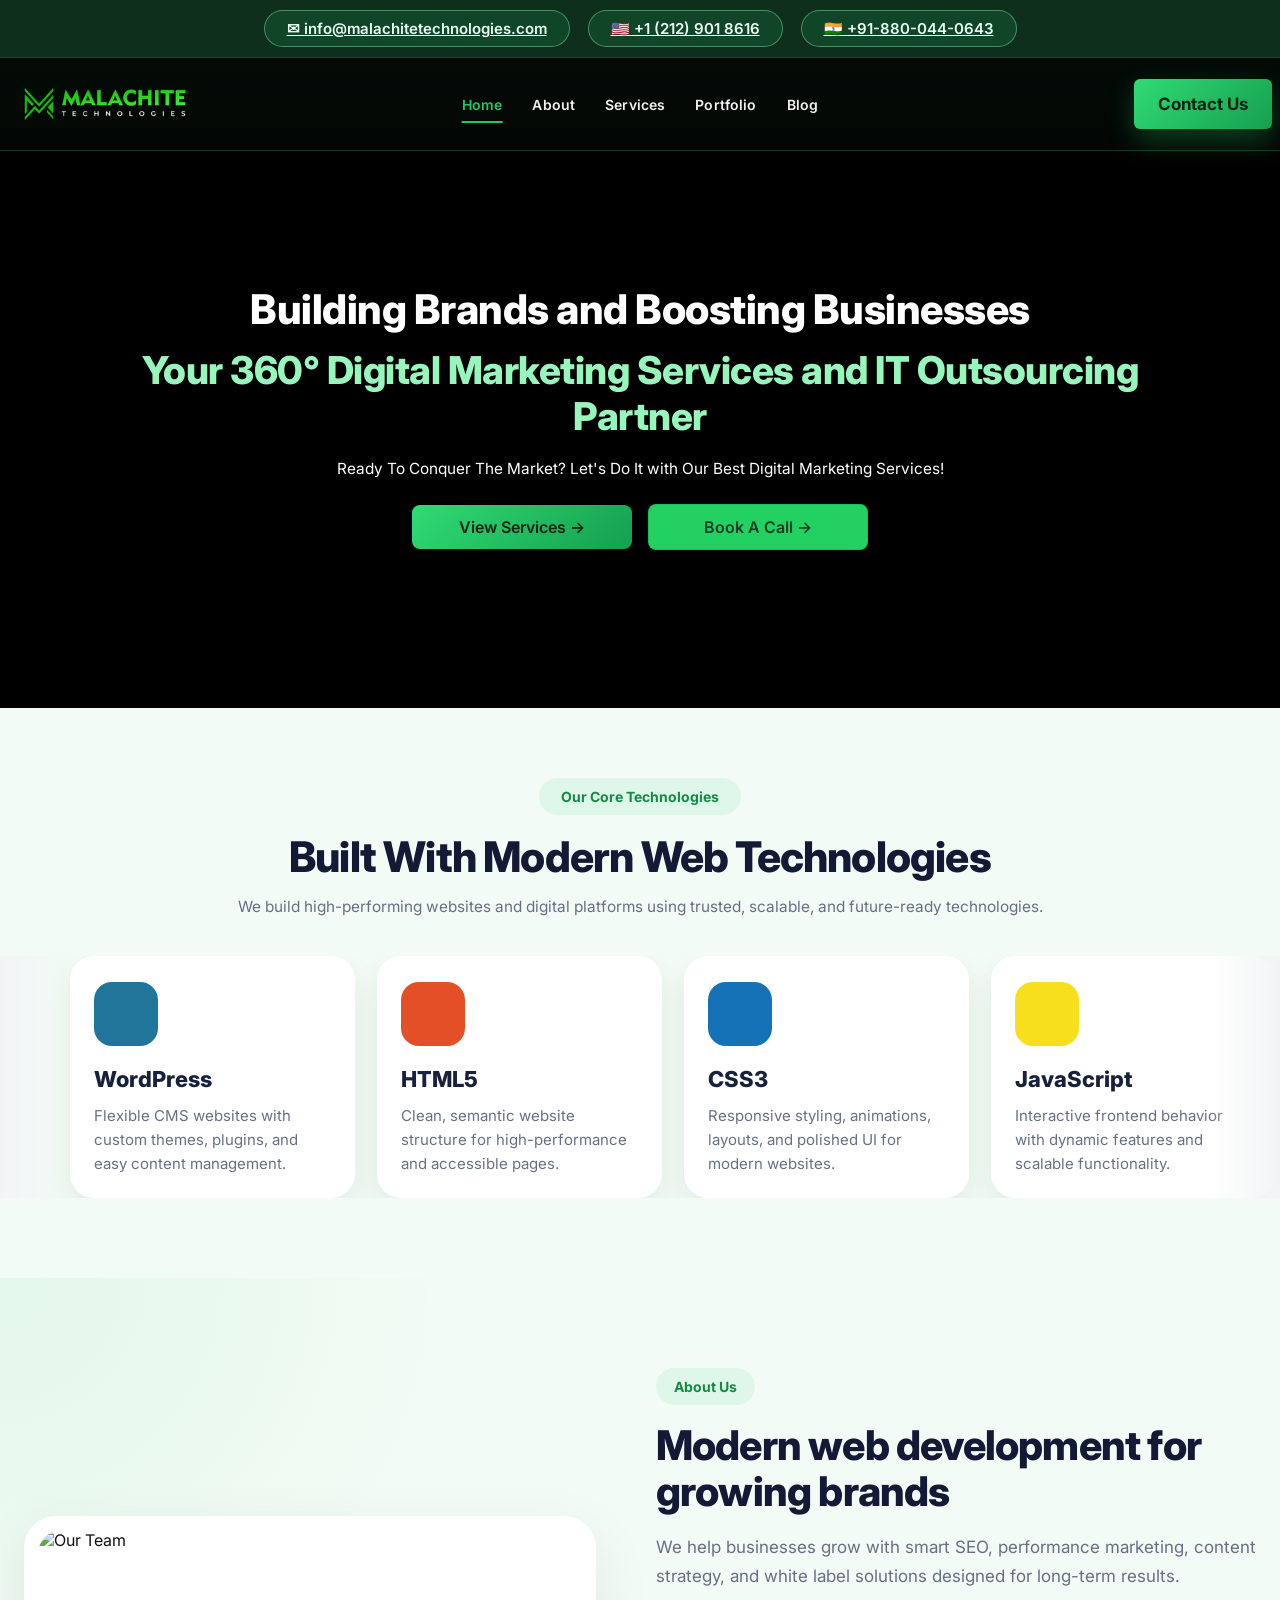
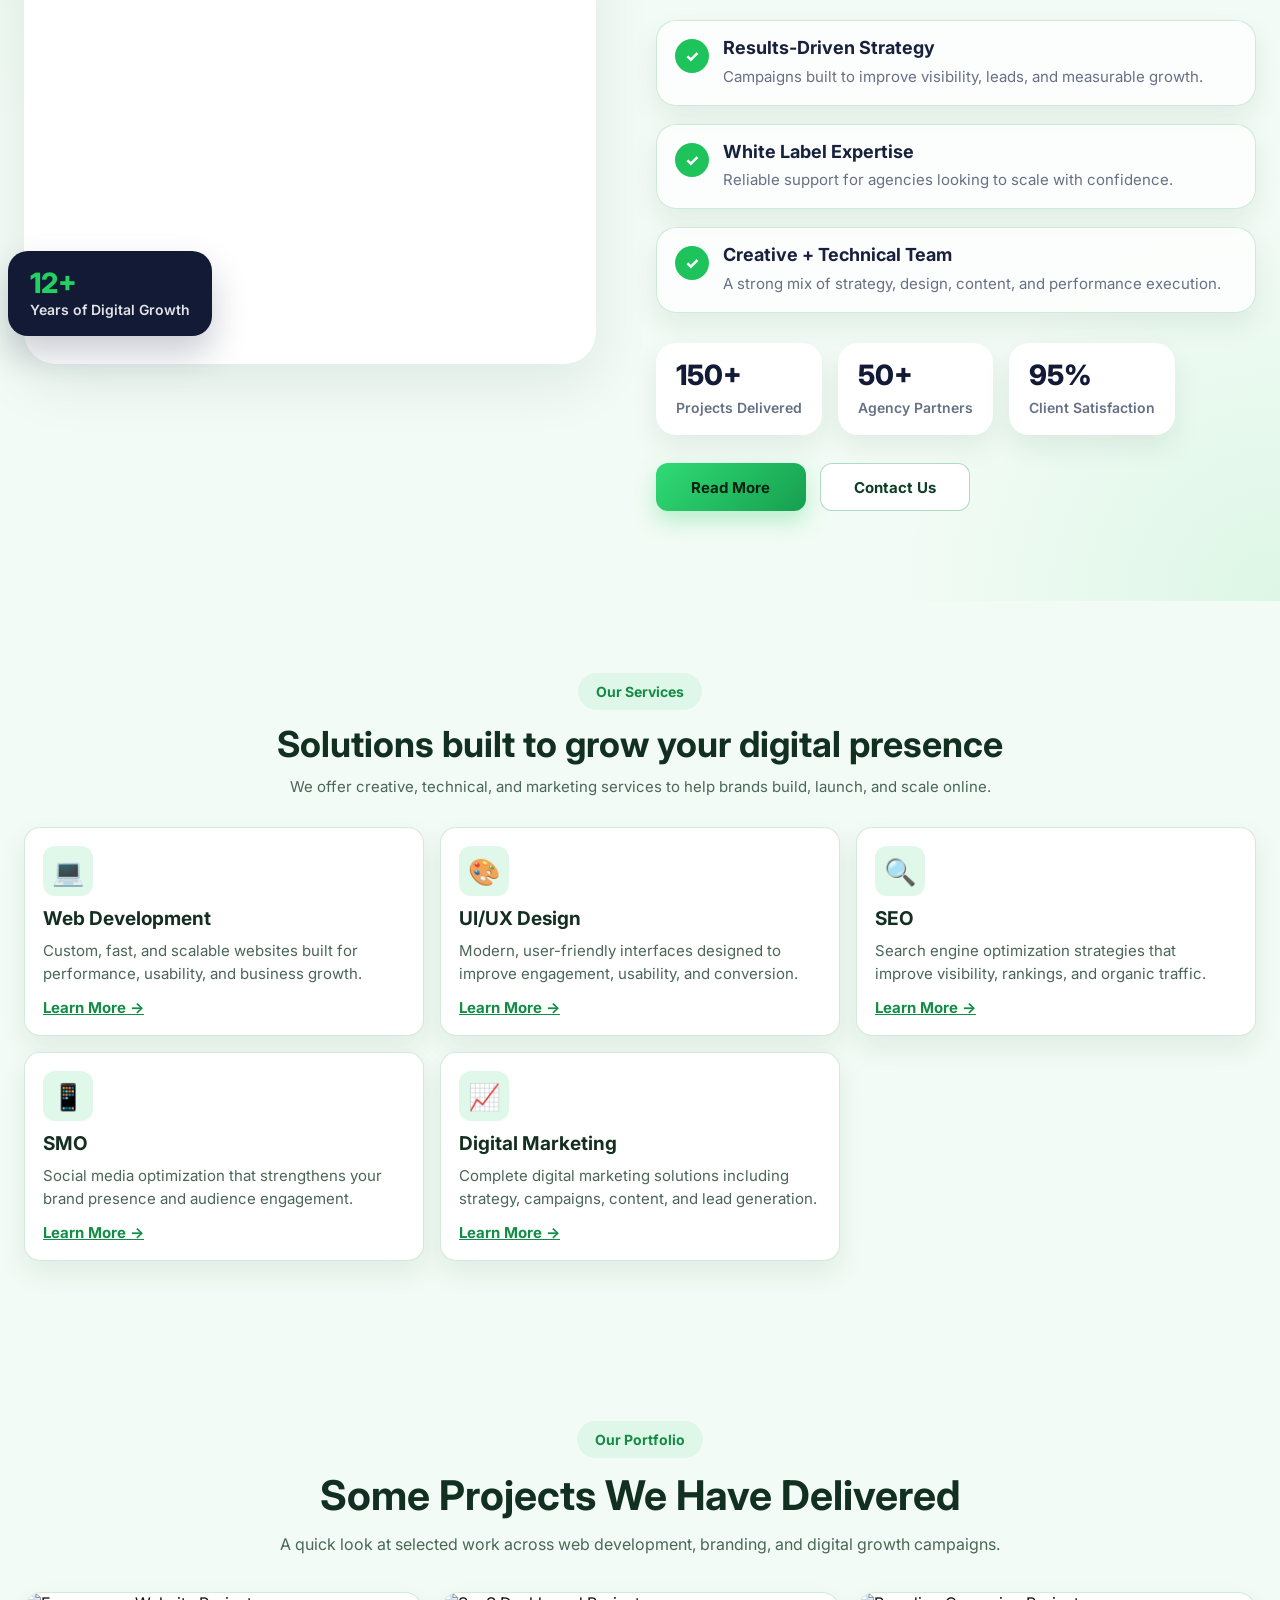
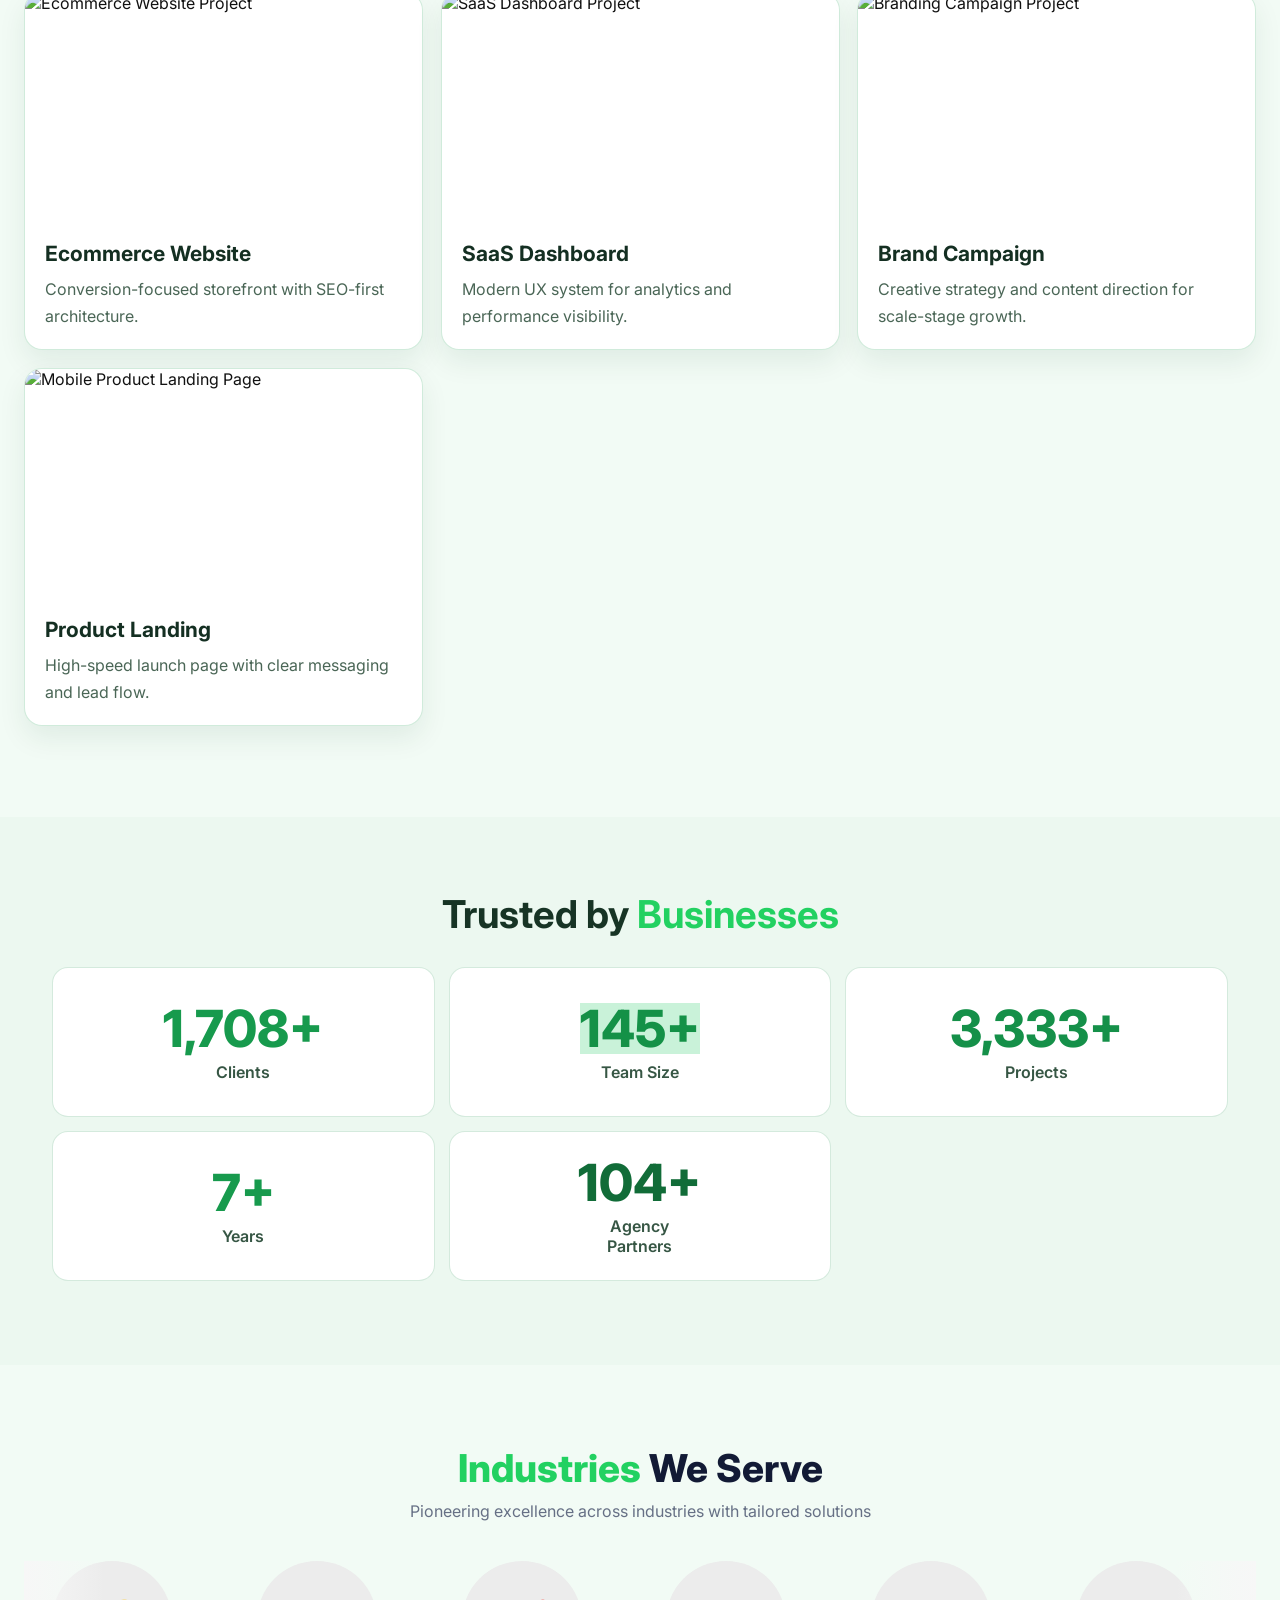
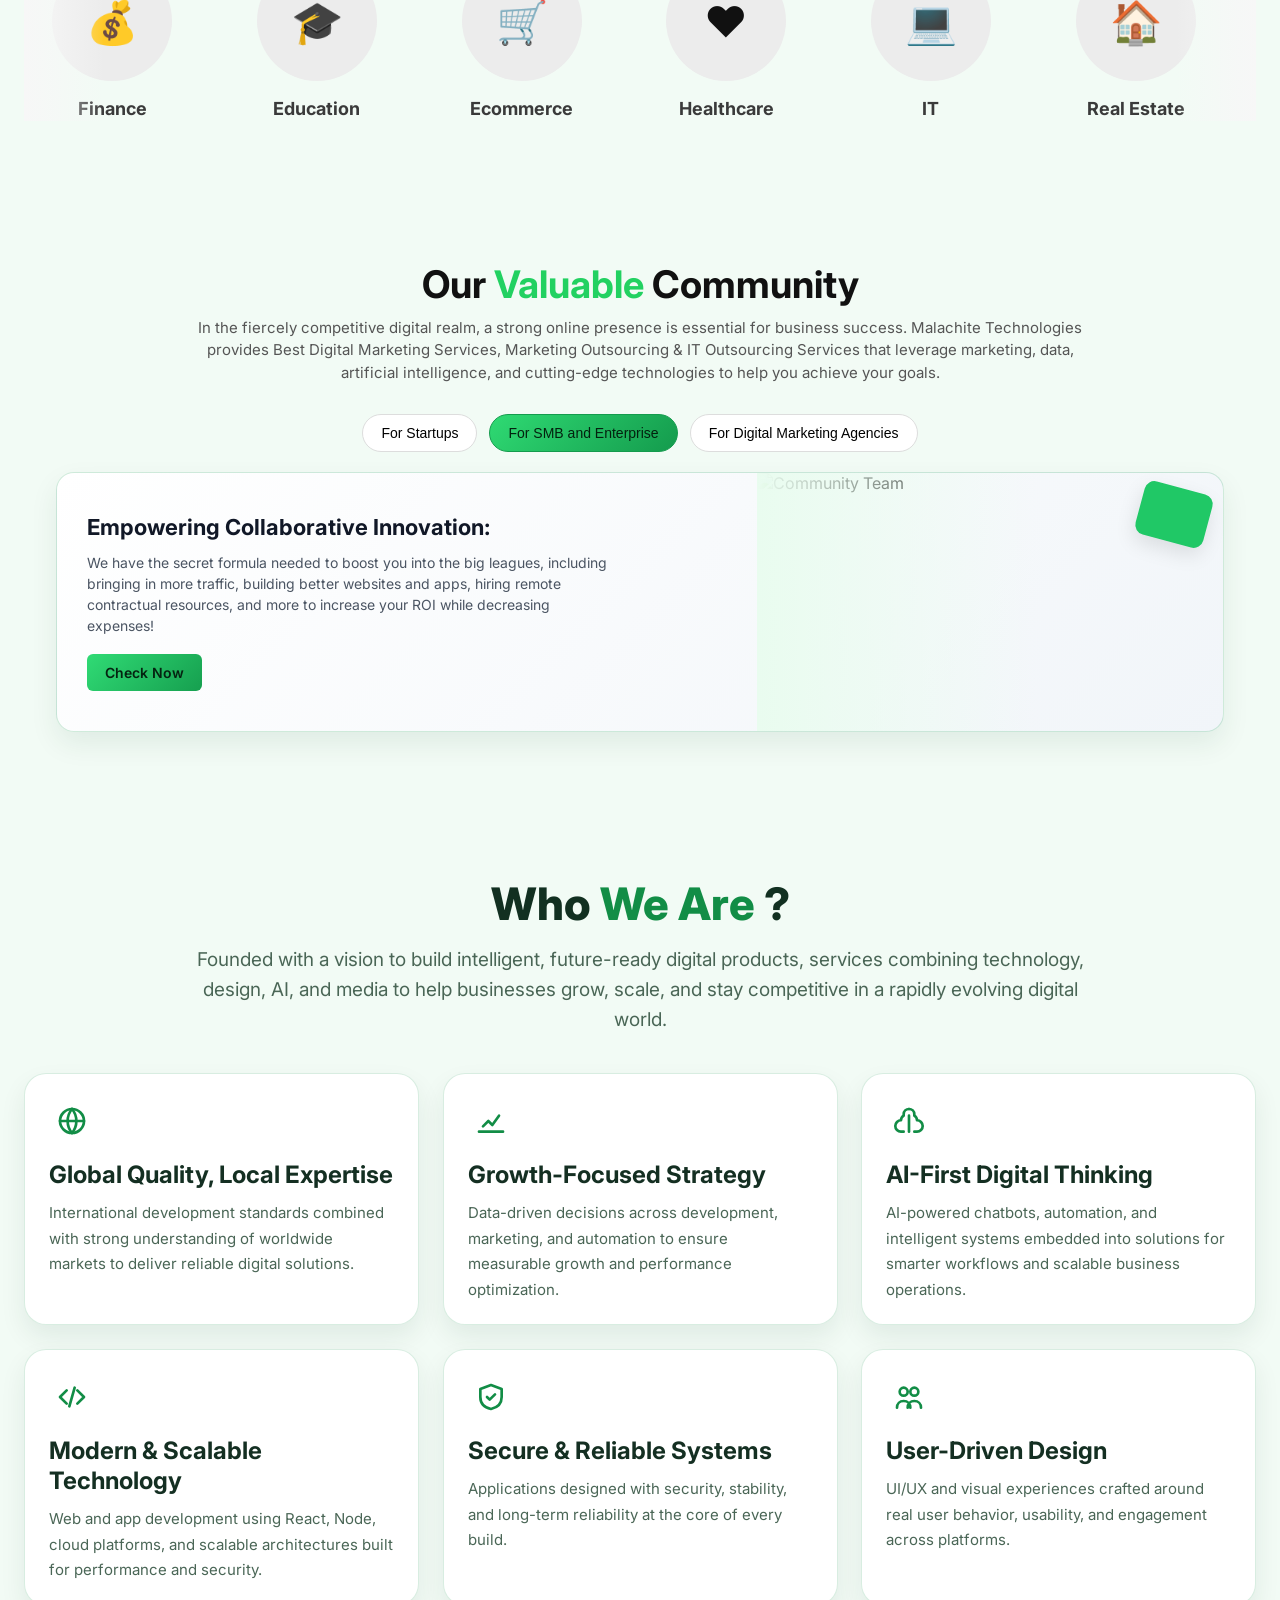
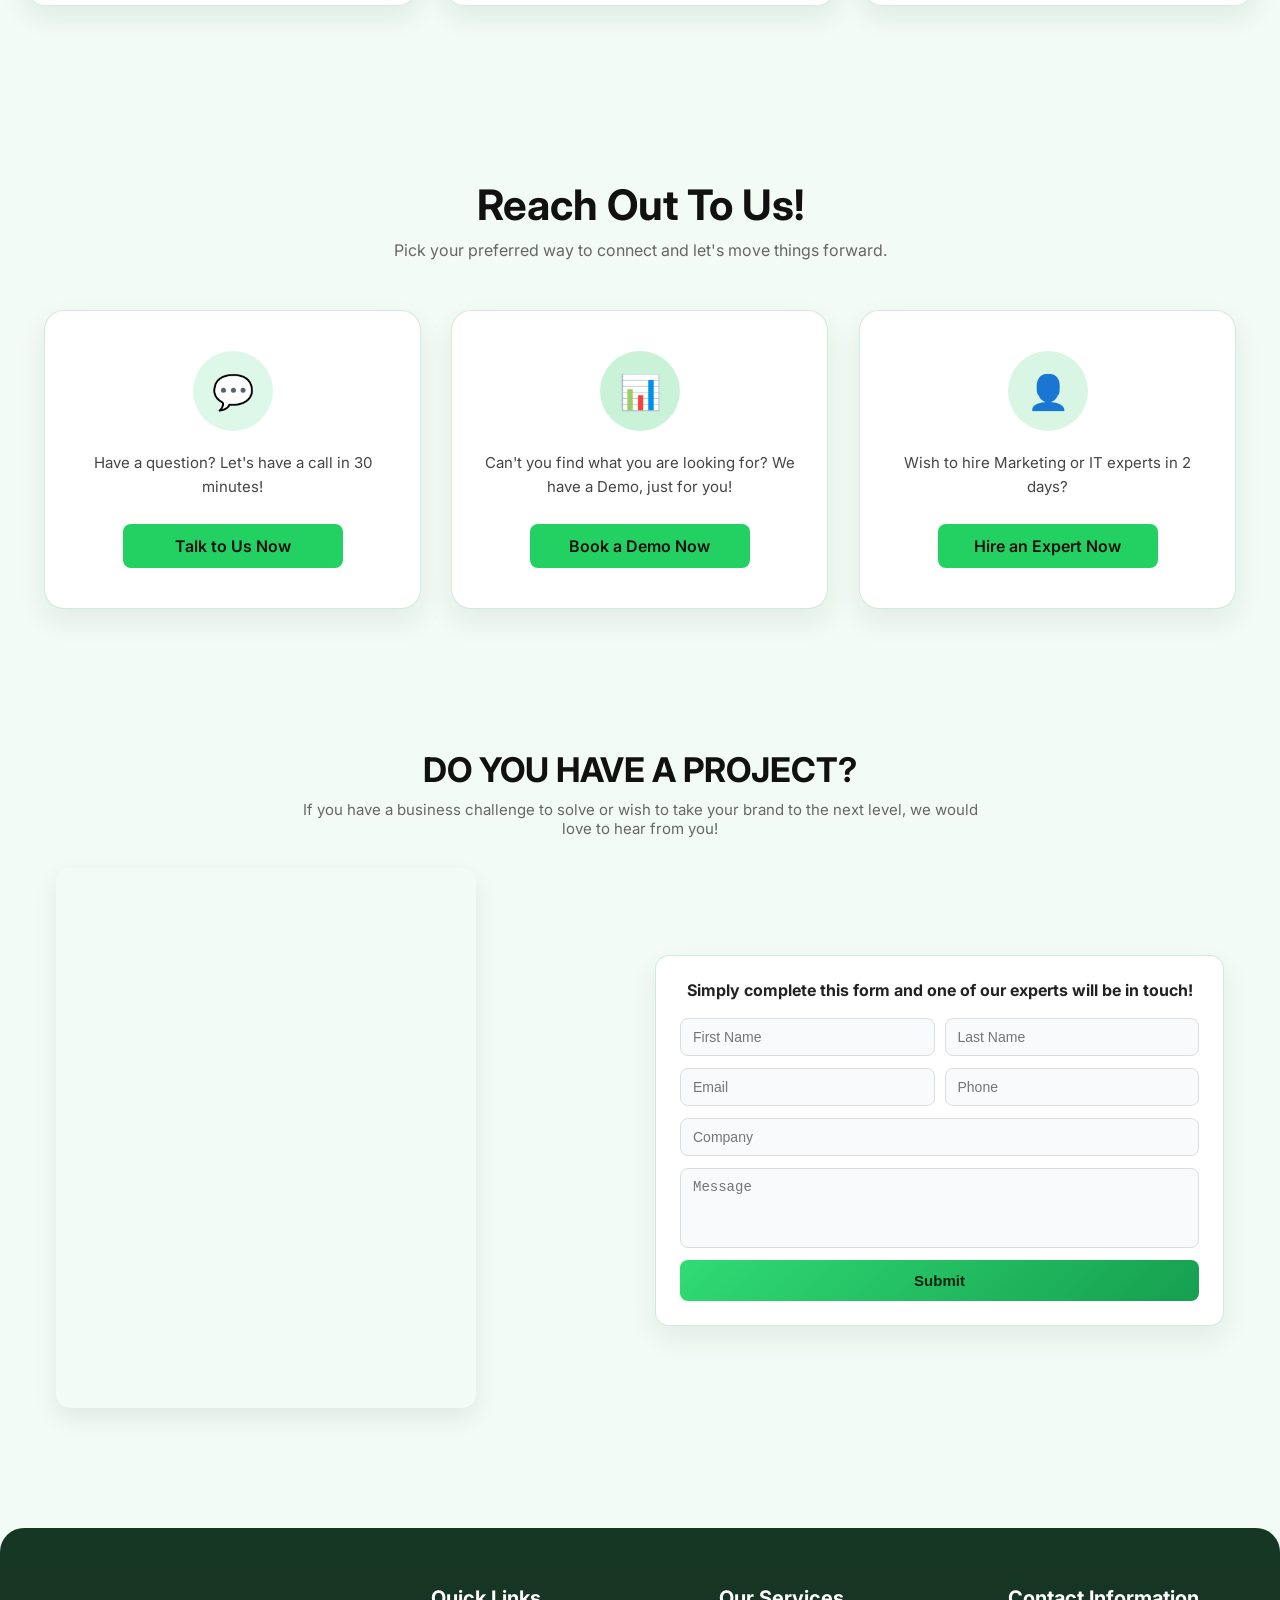
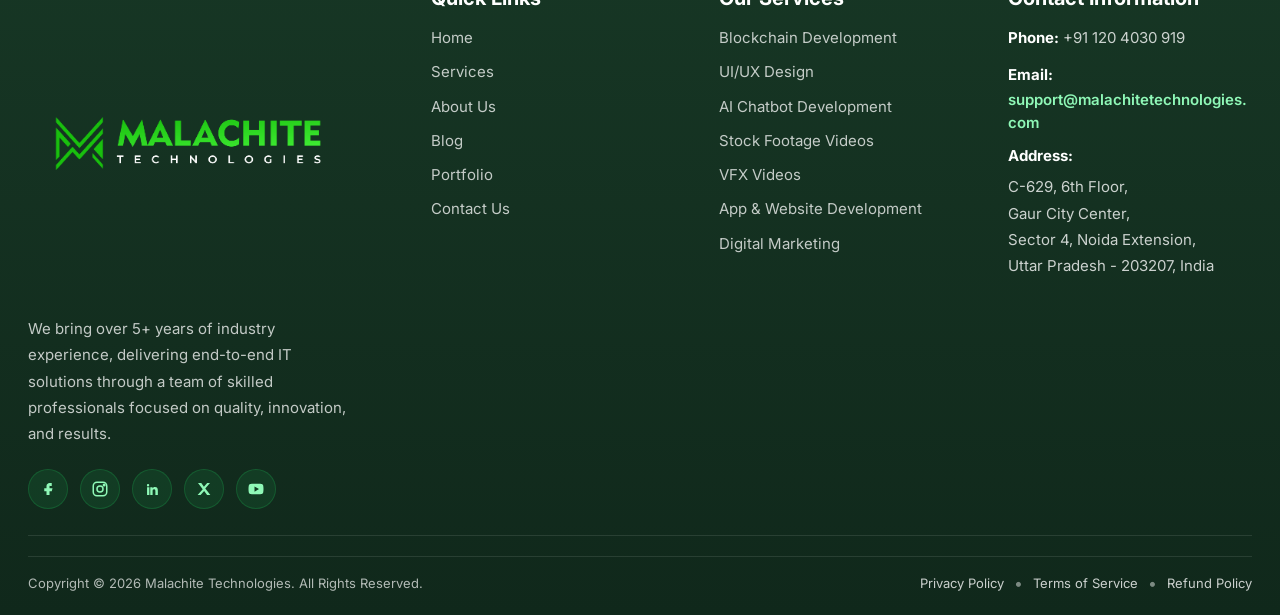
==== index.html @ e34d6121 "Update site content, layout, and footer enhancements" ====
<!DOCTYPE html>
<html lang="en">
<head>
  <meta charset="UTF-8" />
  <meta name="viewport" content="width=device-width, initial-scale=1.0" />
  <title>Malachite Technologies | Home</title>
  <link rel="preconnect" href="https://fonts.googleapis.com">
  <link rel="preconnect" href="https://fonts.gstatic.com" crossorigin>
  <link href="https://fonts.googleapis.com/css2?family=Inter:wght@400;500;600;700;800&display=swap" rel="stylesheet" />
  <link rel="stylesheet" href="https://cdn.jsdelivr.net/gh/devicons/devicon@latest/devicon.min.css">
  <link rel="stylesheet" href="style.css" />
</head>
<body class="page-home">
  <div class="top-contact-bar">
    <div class="container top-contact-wrap">
      <a href="mailto:info@malachitetechnologies.com" class="contact-pill">&#9993; info@malachitetechnologies.com</a>
      <a href="tel:+12129018616" class="contact-pill">&#127482;&#127480; +1 (212) 901 8616</a>
      <a href="tel:+918800440643" class="contact-pill">&#127470;&#127475; +91-880-044-0643</a>
    </div>
  </div>

  <div class="announcement-bar">
    <div class="container">
      Check out the Transformative Brand of Malachite Technologies -
      <span>Malachite Technologies</span>
    </div>
  </div>

  <section class="hero-section" id="home">
    <div class="hero-bg">
      <video
        class="hero-video"
        autoplay
        muted
        loop
        playsinline
        preload="metadata"
        poster="https://images.unsplash.com/photo-1460925895917-afdab827c52f?auto=format&fit=crop&w=2000&q=80"
      >
        <source src="asset/video/6913254-uhd_3840_2160_25fps.mp4" type="video/mp4" />
      </video>
    </div>
    <div class="hero-overlay"></div>

    <header class="hero-header">
      <div class="container nav-wrap">
        <a href="index.html" class="logo">
          <img src="asset/img/LOGOVB 1.png" alt="Malachite Technologies Logo" />
        </a>

        <nav class="desktop-nav" aria-label="Primary Navigation">
          <a href="index.html" data-nav="home">Home</a>
          <a href="about.html" data-nav="about">About</a>
          <a href="services.html" data-nav="services">Services</a>
          <a href="portfolio.html" data-nav="portfolio">Portfolio</a>
          <a href="blog.html" data-nav="blog">Blog</a>
        </nav>

        <div class="header-actions">
          <a href="contact.html" class="contact-btn" data-nav="contact">Contact Us</a>
          <button class="menu-toggle" id="menuToggle" aria-label="Open navigation menu">&#9776;</button>
        </div>
      </div>

      <div class="mobile-menu" id="mobileMenu">
        <a href="index.html" data-nav="home">Home</a>
        <a href="about.html" data-nav="about">About</a>
        <a href="services.html" data-nav="services">Services</a>
          <a href="portfolio.html" data-nav="portfolio">Portfolio</a>
          <a href="blog.html" data-nav="blog">Blog</a>
        <a href="contact.html" class="contact-btn mobile-contact-btn" data-nav="contact">Contact Us</a>
      </div>
    </header>

    <div class="container hero-content">
      <h1 class="hero-title-white">Building Brands and Boosting Businesses</h1>
      <h2 class="hero-title-accent">Your 360&deg; Digital Marketing Services and IT Outsourcing Partner</h2>
      <p class="hero-subtext">Ready To Conquer The Market? Let's Do It with Our Best Digital Marketing Services!</p>
      <div class="hero-buttons"><a href="services.html" class="btn btn-accent">View Services &rarr;</a><a href="contact.html" class="btn btn-white">Book A Call &rarr;</a></div>
    </div>
  </section>


<section class="tech-section">
  <div class="container">
    <div class="tech-header">
      <div class="tech-tag">Our Core Technologies</div>
      <h2>Built With Modern Web Technologies</h2>
      <p>
        We build high-performing websites and digital platforms using trusted,
        scalable, and future-ready technologies.
      </p>
    </div>
  </div>

  <div class="tech-carousel">
    <div class="tech-track">
      <!-- Set 1 -->
      <div class="tech-card">
        <div class="tech-icon wordpress">
          <i class="devicon-wordpress-plain"></i>
        </div>
        <h3>WordPress</h3>
        <p>
          Flexible CMS websites with custom themes, plugins, and easy content management.
        </p>
      </div>

      <div class="tech-card">
        <div class="tech-icon html">
          <i class="devicon-html5-plain"></i>
        </div>
        <h3>HTML5</h3>
        <p>
          Clean, semantic website structure for high-performance and accessible pages.
        </p>
      </div>

      <div class="tech-card">
        <div class="tech-icon css">
          <i class="devicon-css3-plain"></i>
        </div>
        <h3>CSS3</h3>
        <p>
          Responsive styling, animations, layouts, and polished UI for modern websites.
        </p>
      </div>

      <div class="tech-card">
        <div class="tech-icon js">
          <i class="devicon-javascript-plain"></i>
        </div>
        <h3>JavaScript</h3>
        <p>
          Interactive frontend behavior with dynamic features and scalable functionality.
        </p>
      </div>

      <div class="tech-card">
        <div class="tech-icon react">
          <i class="devicon-react-original"></i>
        </div>
        <h3>React JS</h3>
        <p>
          Fast component-based UI development for modern and scalable web applications.
        </p>
      </div>

      <div class="tech-card">
        <div class="tech-icon php">
          <i class="devicon-php-plain"></i>
        </div>
        <h3>PHP</h3>
        <p>
          Reliable backend development for dynamic websites, portals, and web systems.
        </p>
      </div>

      <div class="tech-card">
        <div class="tech-icon node">
          <i class="devicon-nodejs-plain"></i>
        </div>
        <h3>Node.js</h3>
        <p>
          Powerful server-side JavaScript runtime for APIs and scalable applications.
        </p>
      </div>

      <!-- Duplicate Set for Infinite Loop -->
      <div class="tech-card">
        <div class="tech-icon wordpress">
          <i class="devicon-wordpress-plain"></i>
        </div>
        <h3>WordPress</h3>
        <p>
          Flexible CMS websites with custom themes, plugins, and easy content management.
        </p>
      </div>

      <div class="tech-card">
        <div class="tech-icon html">
          <i class="devicon-html5-plain"></i>
        </div>
        <h3>HTML5</h3>
        <p>
          Clean, semantic website structure for high-performance and accessible pages.
        </p>
      </div>

      <div class="tech-card">
        <div class="tech-icon css">
          <i class="devicon-css3-plain"></i>
        </div>
        <h3>CSS3</h3>
        <p>
          Responsive styling, animations, layouts, and polished UI for modern websites.
        </p>
      </div>

      <div class="tech-card">
        <div class="tech-icon js">
          <i class="devicon-javascript-plain"></i>
        </div>
        <h3>JavaScript</h3>
        <p>
          Interactive frontend behavior with dynamic features and scalable functionality.
        </p>
      </div>

      <div class="tech-card">
        <div class="tech-icon react">
          <i class="devicon-react-original"></i>
        </div>
        <h3>React JS</h3>
        <p>
          Fast component-based UI development for modern and scalable web applications.
        </p>
      </div>

      <div class="tech-card">
        <div class="tech-icon nextjs">
          <i class="devicon-nextjs-original"></i>
        </div>
        <h3>Next.js</h3>
        <p>
          SEO-friendly and high-speed React framework for production-ready websites.
        </p>
      </div>

      <div class="tech-card">
        <div class="tech-icon php">
          <i class="devicon-php-plain"></i>
        </div>
        <h3>PHP</h3>
        <p>
          Reliable backend development for dynamic websites, portals, and web systems.
        </p>
      </div>

      <div class="tech-card">
        <div class="tech-icon node">
          <i class="devicon-nodejs-plain"></i>
        </div>
        <h3>Node.js</h3>
        <p>
          Powerful server-side JavaScript runtime for APIs and scalable applications.
        </p>
      </div>
    </div>
  </div>
</section>

<section class="about-section" id="about">
  <div class="container about-container">
    <div class="about-media">
      <div class="about-image-card">
        <img src="https://images.unsplash.com/photo-1521737604893-d14cc237f11d?auto=format&fit=crop&w=1400&q=80" alt="Our Team" loading="lazy" />
        <div class="about-floating-card">
          <span class="about-floating-number">12+</span>
          <span class="about-floating-text">Years of Digital Growth</span>
        </div>
      </div>
    </div>

    <div class="about-content">
      <div class="about-tag">About Us</div>

      <h2 class="about-title">
        Modern web development for growing brands
      </h2>

      <p class="about-text">
        We help businesses grow with smart SEO, performance marketing, content strategy,
        and white label solutions designed for long-term results.
      </p>

      <div class="about-features">
        <div class="about-feature">
          <div class="about-feature-icon">&#10003;</div>
          <div>
            <h3>Results-Driven Strategy</h3>
            <p>Campaigns built to improve visibility, leads, and measurable growth.</p>
          </div>
        </div>

        <div class="about-feature">
          <div class="about-feature-icon">&#10003;</div>
          <div>
            <h3>White Label Expertise</h3>
            <p>Reliable support for agencies looking to scale with confidence.</p>
          </div>
        </div>

        <div class="about-feature">
          <div class="about-feature-icon">&#10003;</div>
          <div>
            <h3>Creative + Technical Team</h3>
            <p>A strong mix of strategy, design, content, and performance execution.</p>
          </div>
        </div>
      </div>

      <div class="about-stats">
        <div class="about-stat">
          <strong>150+</strong>
          <span>Projects Delivered</span>
        </div>
        <div class="about-stat">
          <strong>50+</strong>
          <span>Agency Partners</span>
        </div>
        <div class="about-stat">
          <strong>95%</strong>
          <span>Client Satisfaction</span>
        </div>
      </div>

      <div class="about-actions">
        <a href="#" class="about-btn primary">Read More</a>
        <a href="#" class="about-btn secondary">Contact Us</a>
      </div>
    </div>
  </div>
</section>

<section class="services-section" id="services">
  <div class="container">
    <div class="services-header">
      <div class="services-tag">Our Services</div>
      <h2>Solutions built to grow your digital presence</h2>
      <p>
        We offer creative, technical, and marketing services to help brands build,
        launch, and scale online.
      </p>
    </div>

    <div class="services-grid">
      <div class="service-card">
        <div class="service-icon">&#128187;</div>
        <h3>Web Development</h3>
        <p>
          Custom, fast, and scalable websites built for performance, usability,
          and business growth.
        </p>
        <a href="#" class="service-link">Learn More &rarr;</a>
      </div>

      <div class="service-card">
        <div class="service-icon">&#127912;</div>
        <h3>UI/UX Design</h3>
        <p>
          Modern, user-friendly interfaces designed to improve engagement,
          usability, and conversion.
        </p>
        <a href="#" class="service-link">Learn More &rarr;</a>
      </div>

      <div class="service-card">
        <div class="service-icon">&#128269;</div>
        <h3>SEO</h3>
        <p>
          Search engine optimization strategies that improve visibility,
          rankings, and organic traffic.
        </p>
        <a href="#" class="service-link">Learn More &rarr;</a>
      </div>

      <div class="service-card">
        <div class="service-icon">&#128241;</div>
        <h3>SMO</h3>
        <p>
          Social media optimization that strengthens your brand presence and
          audience engagement.
        </p>
        <a href="#" class="service-link">Learn More &rarr;</a>
      </div>

      <div class="service-card">
        <div class="service-icon">&#128200;</div>
        <h3>Digital Marketing</h3>
        <p>
          Complete digital marketing solutions including strategy, campaigns,
          content, and lead generation.
        </p>
        <a href="#" class="service-link">Learn More &rarr;</a>
      </div>
    </div>
  </div>
</section>

<section class="portfolio-section" id="portfolio">
  <div class="container">
    <div class="portfolio-header">
      <div class="services-tag">Our Portfolio</div>
      <h2>Some Projects We Have Delivered</h2>
      <p>
        A quick look at selected work across web development, branding, and digital growth campaigns.
      </p>
    </div>

    <div class="portfolio-grid">
      <article class="portfolio-card">
        <img src="https://images.unsplash.com/photo-1498050108023-c5249f4df085?auto=format&fit=crop&w=1200&q=80" alt="Ecommerce Website Project" loading="lazy" />
        <div class="portfolio-card-content">
          <h3>Ecommerce Website</h3>
          <p>Conversion-focused storefront with SEO-first architecture.</p>
        </div>
      </article>

      <article class="portfolio-card">
        <img src="https://images.unsplash.com/photo-1467232004584-a241de8bcf5d?auto=format&fit=crop&w=1200&q=80" alt="SaaS Dashboard Project" loading="lazy" />
        <div class="portfolio-card-content">
          <h3>SaaS Dashboard</h3>
          <p>Modern UX system for analytics and performance visibility.</p>
        </div>
      </article>

      <article class="portfolio-card">
        <img src="https://images.unsplash.com/photo-1559028012-481c04fa702d?auto=format&fit=crop&w=1200&q=80" alt="Branding Campaign Project" loading="lazy" />
        <div class="portfolio-card-content">
          <h3>Brand Campaign</h3>
          <p>Creative strategy and content direction for scale-stage growth.</p>
        </div>
      </article>

      <article class="portfolio-card">
        <img src="https://images.unsplash.com/photo-1520607162513-77705c0f0d4a?auto=format&fit=crop&w=1200&q=80" alt="Mobile Product Landing Page" loading="lazy" />
        <div class="portfolio-card-content">
          <h3>Product Landing</h3>
          <p>High-speed launch page with clear messaging and lead flow.</p>
        </div>
      </article>
    </div>
  </div>
</section>

<section class="stats-section">
  <div class="stats-container">

    <!-- Heading -->
    <div class="stats-header">
      <h2>
        Trusted by <span class="stats-highlight">Businesses</span>
      </h2>
    </div>

    <!-- Stats Grid -->
    <div class="stats-grid">

      <!-- Row 1 -->
      <div class="stat-item">
        <div class="stat-main coral" data-target="4100">0+</div>
        <div class="stat-label">Clients</div>
      </div>

      <div class="stat-item">
        <div class="stat-main green" data-target="350">0+</div>
        <div class="stat-label">Team Size</div>
      </div>

      <!-- Row 2 -->
      <div class="stat-item">
        <div class="stat-main gold" data-target="8000">0+</div>
        <div class="stat-label">Projects</div>
      </div>

      <div class="stat-item">
        <div class="stat-main coral" data-target="19">0+</div>
        <div class="stat-label">Years</div>
      </div>

      <div class="stat-item">
        <div class="stat-main dark" data-target="250">0+</div>
        <div class="stat-label two-line">Agency<br>Partners</div>
      </div>

    </div>
  </div>
</section>

<section class="industries-section">
  <div class="container">
    <div class="industries-header">
      <h2><span>Industries</span> We Serve</h2>
      <p>Pioneering excellence across industries with tailored solutions</p>
    </div>

    <div class="industries-marquee">
      <div class="industries-track">
        <!-- set 1 -->
        <div class="industry-item">
          <div class="icon">&#128176;</div>
          <p>Finance</p>
        </div>
        <div class="industry-item">
          <div class="icon">&#127891;</div>
          <p>Education</p>
        </div>
        <div class="industry-item">
          <div class="icon">&#128722;</div>
          <p>Ecommerce</p>
        </div>
        <div class="industry-item">
          <div class="icon">&#10084;&#65039;</div>
          <p>Healthcare</p>
        </div>
        <div class="industry-item">
          <div class="icon">&#128187;</div>
          <p>IT</p>
        </div>
        <div class="industry-item">
          <div class="icon">&#127968;</div>
          <p>Real Estate</p>
        </div>
        <div class="industry-item">
          <div class="icon">&#9992;&#65039;</div>
          <p>Travel</p>
        </div>
        <div class="industry-item">
          <div class="icon">&#127828;</div>
          <p>Food</p>
        </div>
        <div class="industry-item">
          <div class="icon">&#127981;</div>
          <p>Manufacturing</p>
        </div>
        <div class="industry-item">
          <div class="icon">&#9878;&#65039;</div>
          <p>Legal</p>
        </div>
        <div class="industry-item">
          <div class="icon">&#127918;</div>
          <p>Gaming</p>
        </div>
        <div class="industry-item">
          <div class="icon">&#128241;</div>
          <p>Mobile Apps</p>
        </div>
        <div class="industry-item">
          <div class="icon">&#128202;</div>
          <p>Analytics</p>
        </div>
        <div class="industry-item">
          <div class="icon">&#129504;</div>
          <p>AI</p>
        </div>
        <div class="industry-item">
          <div class="icon">&#128230;</div>
          <p>Logistics</p>
        </div>
        <div class="industry-item">
          <div class="icon">&#128663;</div>
          <p>Automobile</p>
        </div>
        <div class="industry-item">
          <div class="icon">&#128179;</div>
          <p>Fintech</p>
        </div>
        <div class="industry-item">
          <div class="icon">&#127909;</div>
          <p>Media</p>
        </div>
        <div class="industry-item">
          <div class="icon">&#129534;</div>
          <p>Accounting</p>
        </div>
        <div class="industry-item">
          <div class="icon">&#127757;</div>
          <p>Global Services</p>
        </div>

        <!-- duplicate set for infinite loop -->
        <div class="industry-item">
          <div class="icon">&#128176;</div>
          <p>Finance</p>
        </div>
        <div class="industry-item">
          <div class="icon">&#127891;</div>
          <p>Education</p>
        </div>
        <div class="industry-item">
          <div class="icon">&#128722;</div>
          <p>Ecommerce</p>
        </div>
        <div class="industry-item">
          <div class="icon">&#10084;&#65039;</div>
          <p>Healthcare</p>
        </div>
        <div class="industry-item">
          <div class="icon">&#128187;</div>
          <p>IT</p>
        </div>
        <div class="industry-item">
          <div class="icon">&#127968;</div>
          <p>Real Estate</p>
        </div>
        <div class="industry-item">
          <div class="icon">&#9992;&#65039;</div>
          <p>Travel</p>
        </div>
        <div class="industry-item">
          <div class="icon">&#127828;</div>
          <p>Food</p>
        </div>
        <div class="industry-item">
          <div class="icon">&#127981;</div>
          <p>Manufacturing</p>
        </div>
        <div class="industry-item">
          <div class="icon">&#9878;&#65039;</div>
          <p>Legal</p>
        </div>
        <div class="industry-item">
          <div class="icon">&#127918;</div>
          <p>Gaming</p>
        </div>
        <div class="industry-item">
          <div class="icon">&#128241;</div>
          <p>Mobile Apps</p>
        </div>
        <div class="industry-item">
          <div class="icon">&#128202;</div>
          <p>Analytics</p>
        </div>
        <div class="industry-item">
          <div class="icon">&#129504;</div>
          <p>AI</p>
        </div>
        <div class="industry-item">
          <div class="icon">&#128230;</div>
          <p>Logistics</p>
        </div>
        <div class="industry-item">
          <div class="icon">&#128663;</div>
          <p>Automobile</p>
        </div>
        <div class="industry-item">
          <div class="icon">&#128179;</div>
          <p>Fintech</p>
        </div>
        <div class="industry-item">
          <div class="icon">&#127909;</div>
          <p>Media</p>
        </div>
        <div class="industry-item">
          <div class="icon">&#129534;</div>
          <p>Accounting</p>
        </div>
        <div class="industry-item">
          <div class="icon">&#127757;</div>
          <p>Global Services</p>
        </div>
      </div>
    </div>
  </div>
</section>

<section class="community-section" id="blog">
  <div class="container community-container">
    <div class="community-header">
      <h2>Our <span>Valuable</span> Community</h2>
      <p>
        In the fiercely competitive digital realm, a strong online presence is essential for business
        success. Malachite Technologies provides Best Digital Marketing Services, Marketing Outsourcing
        & IT Outsourcing Services that leverage marketing, data, artificial intelligence, and
        cutting-edge technologies to help you achieve your goals.
      </p>
    </div>

    <div class="community-tabs" id="communityTabs">
      <button class="community-tab" data-tab="startup">For Startups</button>
      <button class="community-tab active" data-tab="smb">For SMB and Enterprise</button>
      <button class="community-tab" data-tab="agency">For Digital Marketing Agencies</button>
    </div>

    <div class="community-panel">
      <div class="community-content">
        <div class="community-copy active" data-content="startup">
          <h3>A Catalyst for Sustainable Growth:</h3>
          <p>
            Whether building your brand from the ground up via websites, social media handles, and apps
            or helping you run your operations smoothly, our digital marketing, design & development,
            and IT outsourcing services have your back!
          </p>
          <a href="#" class="community-btn">Check Now</a>
        </div>

        <div class="community-copy active" data-content="smb">
          <h3>Empowering Collaborative Innovation:</h3>
          <p>
            We have the secret formula needed to boost you into the big leagues, including bringing in
            more traffic, building better websites and apps, hiring remote contractual resources, and
            more to increase your ROI while decreasing expenses!
          </p>
          <a href="#" class="community-btn">Check Now</a>
        </div>

        <div class="community-copy" data-content="agency">
          <h3>Expert Marketing Excellence: Transparent Reporting, Dedicated Management</h3>
          <p>
            Whether you wish to provide all-around digital marketing or include the latest tech and
            trends, the pressure on your in-house resources can be unsurmountable and costly! Relax;
            our white label offerings cater to all your needs at affordable pricing.
          </p>
          <a href="#" class="community-btn">Check Now</a>
        </div>
      </div>

      <div class="community-media">
        <img src="https://images.unsplash.com/photo-1552664730-d307ca884978?auto=format&fit=crop&w=1400&q=80" alt="Community Team" loading="lazy" />
        <div class="community-bubble">
          <span></span>
          <span></span>
          <span></span>
        </div>
      </div>
    </div>
  </div>
</section>

<section class="who-we-are-section">
  <div class="container who-we-are-container">
    <div class="who-header">
      <h2>Who <span>We Are</span> ?</h2>
      <p>
        Founded with a vision to build intelligent, future-ready digital products,
        services combining technology, design, AI, and media to help businesses grow,
        scale, and stay competitive in a rapidly evolving digital world.
      </p>
    </div>

    <div class="who-grid">
      <article class="who-card">
        <span class="who-icon" aria-hidden="true">
          <svg viewBox="0 0 24 24" fill="none" stroke="currentColor" stroke-width="2" stroke-linecap="round" stroke-linejoin="round">
            <circle cx="12" cy="12" r="9"></circle>
            <path d="M3 12h18"></path>
            <path d="M12 3a14 14 0 0 1 0 18"></path>
            <path d="M12 3a14 14 0 0 0 0 18"></path>
          </svg>
        </span>
        <h3>Global Quality, Local Expertise</h3>
        <p>
          International development standards combined with strong understanding of
          worldwide markets to deliver reliable digital solutions.
        </p>
      </article>

      <article class="who-card">
        <span class="who-icon" aria-hidden="true">
          <svg viewBox="0 0 24 24" fill="none" stroke="currentColor" stroke-width="2" stroke-linecap="round" stroke-linejoin="round">
            <path d="M3 20h18"></path>
            <path d="M6 16l4-4 3 3 5-7"></path>
          </svg>
        </span>
        <h3>Growth-Focused Strategy</h3>
        <p>
          Data-driven decisions across development, marketing, and automation to
          ensure measurable growth and performance optimization.
        </p>
      </article>

      <article class="who-card">
        <span class="who-icon" aria-hidden="true">
          <svg viewBox="0 0 24 24" fill="none" stroke="currentColor" stroke-width="2" stroke-linecap="round" stroke-linejoin="round">
            <path d="M12 3a4 4 0 0 1 4 4v1a4 4 0 0 1 2 3.46A4 4 0 0 1 18 20h-2"></path>
            <path d="M12 3a4 4 0 0 0-4 4v1a4 4 0 0 0-2 3.46A4 4 0 0 0 6 20h2"></path>
            <path d="M12 8v12"></path>
          </svg>
        </span>
        <h3>AI-First Digital Thinking</h3>
        <p>
          AI-powered chatbots, automation, and intelligent systems embedded into
          solutions for smarter workflows and scalable business operations.
        </p>
      </article>

      <article class="who-card">
        <span class="who-icon" aria-hidden="true">
          <svg viewBox="0 0 24 24" fill="none" stroke="currentColor" stroke-width="2" stroke-linecap="round" stroke-linejoin="round">
            <path d="M8 7L3 12l5 5"></path>
            <path d="M16 7l5 5-5 5"></path>
            <path d="M10 19l4-14"></path>
          </svg>
        </span>
        <h3>Modern &amp; Scalable Technology</h3>
        <p>
          Web and app development using React, Node, cloud platforms, and scalable
          architectures built for performance and security.
        </p>
      </article>

      <article class="who-card">
        <span class="who-icon" aria-hidden="true">
          <svg viewBox="0 0 24 24" fill="none" stroke="currentColor" stroke-width="2" stroke-linecap="round" stroke-linejoin="round">
            <path d="M12 3l8 3v6c0 5-3.5 8-8 9-4.5-1-8-4-8-9V6l8-3z"></path>
            <path d="M9 12l2 2 4-4"></path>
          </svg>
        </span>
        <h3>Secure &amp; Reliable Systems</h3>
        <p>
          Applications designed with security, stability, and long-term reliability
          at the core of every build.
        </p>
      </article>

      <article class="who-card">
        <span class="who-icon" aria-hidden="true">
          <svg viewBox="0 0 24 24" fill="none" stroke="currentColor" stroke-width="2" stroke-linecap="round" stroke-linejoin="round">
            <circle cx="8" cy="8" r="3"></circle>
            <circle cx="16" cy="8" r="3"></circle>
            <path d="M3 20c0-3 2-5 5-5s5 2 5 5"></path>
            <path d="M11 20c0-3 2-5 5-5s5 2 5 5"></path>
          </svg>
        </span>
        <h3>User-Driven Design</h3>
        <p>
          UI/UX and visual experiences crafted around real user behavior, usability,
          and engagement across platforms.
        </p>
      </article>
    </div>
  </div>
</section>

<section class="contact-modern" id="contact">
  <div class="container">

    <div class="contact-header">
      <h2>Reach Out To Us!</h2>
      <p>Pick your preferred way to connect and let&#39;s move things forward.</p>
    </div>

    <div class="contact-grid">

      <!-- CARD 1 -->
      <div class="contact-card">
        <div class="icon pink">&#128172;</div>
        <p>Have a question? Let&#39;s have a call in 30 minutes!</p>
        <a href="#" class="btn">Talk to Us Now</a>
      </div>

      <!-- CARD 2 -->
      <div class="contact-card">
        <div class="icon green">&#128202;</div>
        <p>Can&#39;t you find what you are looking for? We have a Demo, just for you!</p>
        <a href="#" class="btn">Book a Demo Now</a>
      </div>

      <!-- CARD 3 -->
      <div class="contact-card">
        <div class="icon blue">&#128100;</div>
        <p>Wish to hire Marketing or IT experts in 2 days?</p>
        <a href="#" class="btn">Hire an Expert Now</a>
      </div>

    </div>

  </div>
</section>

<section class="project-contact-section">
  <div class="container project-contact-container">
    <div class="project-contact-header">
      <h2>DO YOU HAVE A PROJECT?</h2>
      <p>
        If you have a business challenge to solve or wish to take your brand to the next level,
        we would love to hear from you!
      </p>
    </div>

    <div class="project-contact-layout">
      <div class="project-contact-visual">
        <iframe
          src="https://www.google.com/maps/embed?pb=!1m18!1m12!1m3!1d3502.816269710242!2d77.42494367509069!3d28.605288175679586!2m3!1f0!2f0!3f0!3m2!1i1024!2i768!4f13.1!3m3!1m2!1s0x390cef43574ed9b9%3A0x14ba701956247806!2sMalachite%20Technologies%20Private%20Limited!5e0!3m2!1sen!2sin!4v1775582990306!5m2!1sen!2sin"
          width="600"
          height="450"
          style="border:0;"
          allowfullscreen=""
          loading="lazy"
          referrerpolicy="no-referrer-when-downgrade"
        ></iframe>
      </div>

      <div class="project-contact-form-card">
        <h3>
          Simply complete this form and one of our experts will be in touch!
        </h3>

        <form class="project-form">
          <div class="project-form-row">
            <input type="text" placeholder="First Name" />
            <input type="text" placeholder="Last Name" />
          </div>

          <div class="project-form-row">
            <input type="email" placeholder="Email" />
            <input type="tel" placeholder="Phone" />
          </div>

          <div class="project-form-row full">
            <input type="text" placeholder="Company" />
          </div>

          <div class="project-form-row full">
            <textarea placeholder="Message"></textarea>
          </div>


          <button type="submit" class="project-submit-btn">Submit</button>
        </form>
      </div>
    </div>
  </div>
</section>

<footer class="modern-footer">
  <div class="container">
    <div class="footer-main footer-main-compact">
      <div class="footer-brand-block">
        <a href="index.html" class="footer-logo-image-link" aria-label="Malachite Technologies Home">
          <img src="asset/img/mlckinew.png" alt="Malachite Technologies" class="footer-logo-image" loading="lazy" />
        </a>

        <p class="footer-brand-description">We bring over 5+ years of industry experience, delivering end-to-end IT solutions through a team of skilled professionals focused on quality, innovation, and results.</p>

        <div class="footer-socials" aria-label="Social Media Links">
          <a href="#" aria-label="Facebook" class="footer-social-link">
            <svg viewBox="0 0 24 24" fill="currentColor" aria-hidden="true"><path d="M14 8h3V4h-3c-2.2 0-4 1.8-4 4v3H7v4h3v5h4v-5h3l1-4h-4V8c0-.6.4-1 1-1z"/></svg>
          </a>
          <a href="#" aria-label="Instagram" class="footer-social-link">
            <svg viewBox="0 0 24 24" fill="none" stroke="currentColor" stroke-width="2" stroke-linecap="round" stroke-linejoin="round" aria-hidden="true"><rect x="3" y="3" width="18" height="18" rx="5" ry="5"></rect><circle cx="12" cy="12" r="4"></circle><circle cx="17.5" cy="6.5" r="1"></circle></svg>
          </a>
          <a href="#" aria-label="LinkedIn" class="footer-social-link">
            <svg viewBox="0 0 24 24" fill="currentColor" aria-hidden="true"><path d="M6.94 8.5A1.56 1.56 0 1 1 6.94 5.4a1.56 1.56 0 0 1 0 3.1ZM8.5 20H5.4V9.7h3.1V20Zm11.1 0h-3.1v-5c0-1.2 0-2.8-1.7-2.8s-2 1.3-2 2.7v5.1H9.7V9.7h3v1.4h.1c.4-.8 1.5-1.7 3.1-1.7 3.3 0 3.9 2.2 3.9 5V20Z"/></svg>
          </a>
          <a href="#" aria-label="X" class="footer-social-link">
            <svg viewBox="0 0 24 24" fill="currentColor" aria-hidden="true"><path d="M4 4h4.4l3.5 4.9L16.2 4H20l-6.3 7.2L20.5 20h-4.4l-3.9-5.4L7.4 20H3.5l6.8-7.7L4 4z"/></svg>
          </a>
          <a href="#" aria-label="YouTube" class="footer-social-link">
            <svg viewBox="0 0 24 24" fill="currentColor" aria-hidden="true"><path d="M21.6 7.2a2.7 2.7 0 0 0-1.9-1.9C18 5 12 5 12 5s-6 0-7.7.3a2.7 2.7 0 0 0-1.9 2A28.8 28.8 0 0 0 2 12a28.8 28.8 0 0 0 .4 4.8 2.7 2.7 0 0 0 1.9 1.9C6 19 12 19 12 19s6 0 7.7-.3a2.7 2.7 0 0 0 1.9-1.9A28.8 28.8 0 0 0 22 12a28.8 28.8 0 0 0-.4-4.8ZM10 15.5v-7l6 3.5-6 3.5z"/></svg>
          </a>
        </div>
      </div>

      <div class="footer-links footer-links-3">
        <div class="footer-column">
          <h4>Quick Links</h4>
          <a href="index.html">Home</a>
          <a href="services.html">Services</a>
          <a href="about.html">About Us</a>
          <a href="blog.html">Blog</a>
          <a href="portfolio.html">Portfolio</a>
          <a href="contact.html">Contact Us</a>
        </div>

        <div class="footer-column">
          <h4>Our Services</h4>
          <a href="services.html">Blockchain Development</a>
          <a href="services.html">UI/UX Design</a>
          <a href="services.html">AI Chatbot Development</a>
          <a href="video.html">Stock Footage Videos</a>
          <a href="video.html">VFX Videos</a>
          <a href="services.html">App &amp; Website Development</a>
          <a href="services.html">Digital Marketing</a>
        </div>

        <div class="footer-column footer-contact">
          <h4>Contact Information</h4>
          <p class="footer-contact-line"><strong>Phone:</strong> +91 120 4030 919</p>
          <p class="footer-contact-line"><strong>Email:</strong> <a href="mailto:support@malachitetechnologies.com" class="footer-email">support@malachitetechnologies.com</a></p>
          <p class="footer-contact-label">Address:</p>
          <address class="footer-address">
            <span>C-629, 6th Floor,</span>
            <span>Gaur City Center,</span>
            <span>Sector 4, Noida Extension,</span>
            <span>Uttar Pradesh - 203207, India</span>
          </address>
        </div>
      </div>
    </div>

    <div class="footer-bottom footer-bottom-legal">
      <p>Copyright &copy; 2026 Malachite Technologies. All Rights Reserved.</p>
      <div class="footer-bottom-left">
        <a href="#">Privacy Policy</a>
        <span>&bull;</span>
        <a href="#">Terms of Service</a>
        <span>&bull;</span>
        <a href="#">Refund Policy</a>
      </div>
    </div>
  </div>
</footer>

<script src="main.js"></script>
</body>
</html>
---- style.css ----
html {
  margin: 0;
  padding: 0;
  width: 100%;
  overflow-x: hidden;
  overflow-y: auto;
}

body {
  margin: 0;
  padding: 0;
  width: 100%;
  min-height: 100vh;
  overflow-x: hidden;
  overflow-y: hidden;
}

* {
  margin: 0;
  padding: 0;
  box-sizing: border-box;
}

html,
body {
  margin: 0;
  padding: 0;
}
:root {
  --bg-dark: #050505;
  --bg-black: #0a0a0a;
  --text-white: #ffffff;
  --text-light: #d7d7d7;
  --green: #22d161;
  --green-dark: #17b552;
  --border-soft: rgba(255, 255, 255, 0.14);
}

html {
  scroll-behavior: smooth;
}

body {
  font-family: "Inter", sans-serif;
  background: #fff;
  color: #111;
}
* {
  margin: 0;
  padding: 0;
  box-sizing: border-box;
}

body {
  font-family: "Inter", sans-serif;
  background: #fff;
  color: #111;
}

.container {
  width: 100%;
  max-width: 1600px;
  margin: 0 auto;
  padding: 0 24px;
}

/* top bars */
.top-contact-bar {
  background: #000;
  padding: 10px 0;
  border-bottom: 1px solid rgba(255, 255, 255, 0.08);
}

.top-contact-wrap {
  display: flex;
  justify-content: center;
  align-items: center;
  gap: 18px;
  flex-wrap: wrap;
}

.contact-pill {
  color: #fff;
  border: 1px solid rgba(255, 255, 255, 0.14);
  padding: 10px 22px;
  border-radius: 999px;
  font-size: 15px;
  font-weight: 600;
  line-height: 1;
  background: rgba(255, 255, 255, 0.02);
}

.announcement-bar {
  display: none !important;
  background: #070707;
  color: #fff;
  text-align: center;
  padding: 12px 16px;
  font-size: 16px;
  font-weight: 500;
}

.announcement-bar span {
  color: #ff2f2f;
  font-weight: 700;
}

/* HERO */
.hero-section {
  position: relative;
  width: 100%;
  min-height: 650px;
  height: 650px;
  overflow: hidden;
}

.hero-bg {
  position: absolute;
  inset: 0;
  background:
    linear-gradient(rgba(0, 0, 0, 0.46), rgba(0, 0, 0, 0.46)),
    url("https://images.unsplash.com/photo-1460925895917-afdab827c52f?auto=format&fit=crop&w=2000&q=80") center center / cover no-repeat;
  z-index: 1;
}

.hero-video {
  position: absolute;
  inset: 0;
  width: 100%;
  height: 100%;
  object-fit: cover;
  display: block;
  filter: blur(2px);
  transform: scale(1.02);
}

.hero-overlay {
  position: absolute;
  inset: 0;
  background: linear-gradient(
    90deg,
    rgba(0, 0, 0, 0.28) 0%,
    rgba(0, 0, 0, 0.18) 18%,
    rgba(0, 0, 0, 0.12) 50%,
    rgba(0, 0, 0, 0.18) 82%,
    rgba(0, 0, 0, 0.28) 100%
  );
  z-index: 2;
}

/* navbar inside hero */
.hero-header {
  position: relative;
  z-index: 5;
  width: 100%;
}

.nav-wrap {
  min-height: 92px;
  display: flex;
  align-items: center;
  justify-content: space-between;
  gap: 20px;
  padding: 8px 0;
}

.logo {
  display: flex;
  align-items: center;
  flex-shrink: 0;
}

.logo img {
  width: 230px;
  height: auto;
  display: block;
  object-fit: contain;
}

.desktop-nav {
  flex: 1;
  display: flex;
  align-items: center;
  justify-content: flex-end;
  gap: 34px;
  min-width: 0;
  margin-left: auto;
  margin-right: 8px;
}

.desktop-nav > a,
.company-trigger {
  color: #fff;
  font-size: 16px;
  font-weight: 600;
  white-space: nowrap;
  text-decoration: none;
  letter-spacing: 0.01em;
}

.desktop-nav > a {
  transition: color 0.22s ease;
}

.desktop-nav > a:hover {
  color: #22d161;
}

.desktop-nav > a span,
.company-trigger span {
  font-size: 10px;
  margin-left: 4px;
}

.company-trigger {
  background: transparent;
  border: 1px solid transparent;
  border-radius: 12px 12px 0 0;
  font-family: inherit;
  cursor: pointer;
  display: inline-flex;
  align-items: center;
  height: 100%;
  padding: 0 18px;
  line-height: 1;
  position: relative;
  transition: background 0.22s ease, color 0.22s ease, border-color 0.22s ease;
}

.desktop-nav .active-link {
  color: #22d161;
}

.company-dropdown {
  display: flex;
  align-items: stretch;
  align-self: stretch;
  position: static;
}

.company-mega-menu {
  position: absolute;
  left: 0;
  right: 0;
  top: 100%;
  width: 100%;
  padding: 12px 24px 16px;
  border-top: 1px solid rgba(255, 255, 255, 0.15);
  border-bottom: 1px solid rgba(17, 24, 39, 0.08);
  background: #eef0f3;
  box-shadow: 0 10px 26px rgba(15, 23, 42, 0.14);
  opacity: 0;
  visibility: hidden;
  pointer-events: none;
  transition: opacity 0.18s ease, visibility 0.18s ease;
  z-index: 60;
}

.company-mega-shell {
  width: 100%;
  max-width: 2040px;
  margin: 0 auto;
}

.company-mega-grid {
  display: grid;
  grid-template-columns: repeat(5, minmax(0, 1fr));
  gap: 22px;
}

.company-dropdown:hover .company-mega-menu,
.company-dropdown:focus-within .company-mega-menu,
.company-dropdown.open .company-mega-menu {
  opacity: 1;
  visibility: visible;
  pointer-events: auto;
}

.company-dropdown:hover .company-trigger,
.company-dropdown:focus-within .company-trigger,
.company-dropdown.open .company-trigger {
  color: #3b4653;
  background: #e4e8ee;
  border-color: rgba(49, 61, 74, 0.24);
  border-bottom-color: transparent;
}

.company-dropdown:hover .company-trigger span,
.company-dropdown:focus-within .company-trigger span,
.company-dropdown.open .company-trigger span {
  transform: rotate(180deg);
}

.company-trigger span {
  transition: transform 0.2s ease;
}

.company-card {
  display: flex;
  flex-direction: column;
  text-decoration: none;
  color: #111827;
}

.company-card-image {
  display: block;
  width: 100%;
  aspect-ratio: 1.18 / 1;
  border-radius: 24px;
  overflow: hidden;
  background-size: cover;
  background-position: center;
  box-shadow: 0 6px 18px rgba(15, 23, 42, 0.12);
  transform-origin: center;
  transition: transform 0.24s ease, box-shadow 0.24s ease;
}

.company-card-title {
  display: block;
  margin-top: 9px;
  padding-bottom: 2px;
  text-align: center;
  font-size: 15px;
  font-weight: 600;
  line-height: 1.3;
  color: #243244;
  transition: color 0.24s ease;
}

.company-card:hover .company-card-image {
  transform: translateY(-3px) scale(1.02);
  box-shadow: 0 12px 24px rgba(15, 23, 42, 0.16);
}

.company-card:hover .company-card-title {
  color: #111827;
}

.company-about {
  background-image: url("https://images.unsplash.com/photo-1521737604893-d14cc237f11d?auto=format&fit=crop&w=1200&q=80");
}

.company-life {
  background-image: url("https://images.unsplash.com/photo-1529156069898-49953e39b3ac?auto=format&fit=crop&w=1200&q=80");
}

.company-careers {
  background-image: url("https://images.unsplash.com/photo-1515168833906-d2a3b82b302a?auto=format&fit=crop&w=1200&q=80");
}

.company-customers {
  background-image: url("https://images.unsplash.com/photo-1560250097-0b93528c311a?auto=format&fit=crop&w=1200&q=80");
}

.company-edge {
  background-image: url("https://images.unsplash.com/photo-1522202176988-66273c2fd55f?auto=format&fit=crop&w=1200&q=80");
}

.header-actions {
  display: flex;
  align-items: center;
  gap: 12px;
  flex-shrink: 0;
}

.contact-btn {
  background: #f3ad18;
  color: #111;
  font-weight: 700;
  font-size: 18px;
  padding: 16px 28px;
  border-radius: 6px;
  display: inline-flex;
  align-items: center;
  justify-content: center;
  text-decoration: none;
  white-space: nowrap;
}

.menu-toggle {
  display: none;
  background: transparent;
  border: none;
  color: #fff;
  font-size: 30px;
  cursor: pointer;
}

.mobile-menu {
  display: none;
  background: rgba(10, 10, 10, 0.96);
  padding: 16px 24px 22px;
  border-top: 1px solid rgba(255, 255, 255, 0.12);
}

.mobile-menu a {
  color: #fff;
  font-size: 16px;
  font-weight: 600;
  text-decoration: none;
  line-height: 1.4;
}

.mobile-menu .contact-btn {
  margin-top: 8px;
  align-self: flex-start;
}

.mobile-menu.active {
  display: flex;
  flex-direction: column;
  gap: 14px;
}

/* hero content */
.hero-content {
  position: relative;
  z-index: 4;
  max-width: 1420px;
  height: calc(650px - 92px);
  margin: 0 auto;
  display: flex;
  flex-direction: column;
  align-items: center;
  justify-content: center;
  text-align: center;
  padding: 0 24px 24px;
}

.hero-title-white {
  max-width: 1100px;
  color: #fff;
  font-size: clamp(32px, 3.2vw, 56px); /* REDUCED */
  font-weight: 800;
  line-height: 1.15;
  letter-spacing: -0.5px;
  margin-bottom: 14px;
}

.hero-title-accent {
  max-width: 1100px;
  color: #ff947a;
  font-size: clamp(28px, 3vw, 48px); /* REDUCED */
  font-weight: 800;
  line-height: 1.2;
  letter-spacing: -0.5px;
  margin-bottom: 18px;
}

.hero-subtext {
  max-width: 900px;
  color: #fff;
  font-size: clamp(15px, 1.2vw, 18px); /* SMALLER */
  line-height: 1.6;
  margin-bottom: 22px;
}
.hero-buttons {
  display: flex;
  justify-content: center;
  align-items: center;
  gap: 16px;
  flex-wrap: wrap;
}

.btn {
  min-width: 220px;
  padding: 14px 22px;
  border-radius: 6px;
  font-size: 16px; /* REDUCED */
  font-weight: 500;
}

.btn-accent {
  background: #f3ad18;
  color: #111;
}

.btn-white {
  background: #fff;
  color: #222;
}

/* brand video */
.brand-video-section {
  padding: 78px 0 84px;
  background: #f2fbf5;
}

.brand-video-header {
  text-align: center;
  max-width: 900px;
  margin: 0 auto 28px;
}

.brand-video-header h2 {
  font-size: clamp(30px, 3.2vw, 52px);
  line-height: 1.12;
  font-weight: 800;
  color: #12241a;
  margin-bottom: 12px;
}

.brand-video-header p {
  color: #4a6656;
  line-height: 1.7;
  font-size: 16px;
}

.brand-video-card {
  width: 100%;
  max-width: 1080px;
  margin: 0 auto;
  border-radius: 24px;
  overflow: hidden;
  border: 1px solid rgba(20, 155, 77, 0.24);
  box-shadow: 0 18px 40px rgba(16, 55, 33, 0.15);
}

.brand-video-card iframe {
  display: block;
  width: 100%;
  aspect-ratio: 16 / 9;
  border: 0;
}

/* home multipage links */
.section-links-section {
  padding: 78px 0 86px;
  background: #eef9f2;
}

.section-links-header {
  text-align: center;
  max-width: 860px;
  margin: 0 auto 28px;
}

.section-links-header h2 {
  font-size: clamp(30px, 3.1vw, 50px);
  line-height: 1.14;
  color: #143124;
  margin-bottom: 10px;
}

.section-links-header p {
  color: #4b6757;
  line-height: 1.65;
  font-size: 16px;
}

.section-links-grid {
  display: grid;
  grid-template-columns: repeat(5, minmax(0, 1fr));
  gap: 14px;
}

.section-link-card {
  min-height: 62px;
  border-radius: 14px;
  background: #ffffff;
  border: 1px solid rgba(17, 126, 66, 0.24);
  display: flex;
  align-items: center;
  justify-content: center;
  text-align: center;
  font-weight: 700;
  color: #145733;
  padding: 12px 10px;
  box-shadow: 0 10px 20px rgba(15, 58, 35, 0.08);
  transition: transform 0.2s ease, box-shadow 0.2s ease, background 0.2s ease;
}

.section-link-card:hover {
  transform: translateY(-2px);
  box-shadow: 0 14px 24px rgba(15, 58, 35, 0.12);
  background: #ebfff3;
}

/* logo clients section */
.clients-section {
  background: #f3f3f3;
  padding: 24px 0 0;
}

.clients-grid {
  display: grid;
  grid-template-columns: repeat(7, 1fr);
  gap: 14px;
}

.client-card {
  background: #fff;
  border-radius: 14px 14px 0 0;
  min-height: 140px;
  display: flex;
  align-items: center;
  justify-content: center;
  padding: 20px;
}

.client-card img {
  max-width: 85%;
  max-height: 70px;
  object-fit: contain;
}

/* responsive */
@media (max-width: 1400px) {
  .desktop-nav {
    gap: 20px;
  }

  .desktop-nav > a,
  .company-trigger {
    font-size: 14px;
  }

  .company-mega-menu {
    padding: 12px 18px 14px;
  }

  .company-mega-grid {
    gap: 18px;
  }

  .company-card-title {
    font-size: 14px;
  }

  .logo img {
    width: 210px;
  }

  .contact-btn {
    font-size: 17px;
    padding: 15px 24px;
  }
}

@media (max-width: 1200px) {
  .company-mega-grid {
    grid-template-columns: repeat(3, minmax(0, 1fr));
    gap: 16px;
  }

  .hero-section {
    min-height: 620px;
    height: 620px;
  }

  .hero-content {
    height: calc(620px - 92px);
  }

  .hero-title-white {
    font-size: clamp(38px, 4.4vw, 60px);
  }

  .hero-title-accent {
    font-size: clamp(34px, 4vw, 54px);
  }

  .clients-grid {
    grid-template-columns: repeat(4, 1fr);
  }
}

@media (max-width: 1100px) {
  .company-mega-grid {
    grid-template-columns: repeat(2, minmax(0, 1fr));
  }
}

@media (max-width: 640px) {
  .company-mega-grid {
    grid-template-columns: 1fr;
  }
}

@media (max-width: 1100px) {
  .container {
    padding: 0 20px;
  }

  .desktop-nav {
    display: none;
  }

  .menu-toggle {
    display: block;
  }

  .header-actions .contact-btn:not(.mobile-contact-btn) {
    display: none;
  }

  .logo img {
    width: 180px;
  }

  .hero-section {
    min-height: 600px;
    height: auto;
  }

  .hero-content {
    height: auto;
    min-height: 500px;
    padding: 30px 20px 40px;
  }

  .btn {
    min-width: 230px;
    font-size: 18px;
    padding: 16px 24px;
  }

  .clients-grid {
    grid-template-columns: repeat(3, 1fr);
  }

  .section-links-grid {
    grid-template-columns: repeat(3, minmax(0, 1fr));
  }
}

@media (max-width: 768px) {
  .contact-pill {
    width: 100%;
    text-align: center;
    font-size: 14px;
  }

  .announcement-bar {
    font-size: 14px;
    line-height: 1.5;
  }

  .logo img {
    width: 160px;
  }

  .hero-title-white {
    font-size: 42px;
    line-height: 1.12;
  }

  .hero-title-accent {
    font-size: 36px;
    line-height: 1.14;
  }

  .hero-subtext {
    font-size: 16px;
  }

  .hero-buttons {
    flex-direction: column;
    width: 100%;
  }

  .btn {
    width: 100%;
    max-width: 340px;
    min-width: unset;
  }

  .clients-grid {
    grid-template-columns: repeat(2, 1fr);
  }

  .section-links-grid {
    grid-template-columns: repeat(2, minmax(0, 1fr));
  }
}

@media (max-width: 480px) {
  .container {
    padding: 0 16px;
  }

  .hero-title-white {
    font-size: 34px;
  }

  .hero-title-accent {
    font-size: 30px;
  }

  .clients-grid {
    grid-template-columns: 1fr;
  }

  .brand-video-section {
    padding: 62px 0 68px;
  }

  .brand-video-header p {
    font-size: 15px;
  }

  .section-links-section {
    padding: 62px 0 68px;
  }

  .section-links-grid {
    grid-template-columns: 1fr;
  }
}
/* =========================
   TECHNOLOGIES SECTION
========================= */
.tech-section {
  background: #f3f4f6;
  padding: 70px 0 80px;
  overflow: hidden;
}

.tech-header {
  text-align: center;
  max-width: 900px;
  margin: 0 auto 36px;
}

.tech-tag {
  display: inline-flex;
  align-items: center;
  justify-content: center;
  padding: 10px 22px;
  border-radius: 999px;
  background: #dff3e7;
  color: #20b458;
  font-size: 14px;
  font-weight: 700;
  margin-bottom: 18px;
}

.tech-header h2 {
  font-size: clamp(30px, 3.3vw, 56px);
  line-height: 1.12;
  font-weight: 800;
  color: #121a35;
  letter-spacing: -0.8px;
  margin-bottom: 14px;
}

.tech-header p {
  max-width: 920px;
  margin: 0 auto;
  font-size: clamp(15px, 1.2vw, 18px);
  line-height: 1.65;
  color: #667085;
  font-weight: 400;
}

.tech-carousel {
  width: 100%;
  max-width: 1600px;   /* controls left-right visible area */
  margin: 0 auto;      /* centers it */
  overflow: hidden;
  position: relative;
  padding: 0 70px;     /* space from both sides */
}

.tech-track {
  display: flex;
  gap: 22px;
  width: max-content;
  animation: techScroll 34s linear infinite;
}

.tech-carousel:hover .tech-track {
  animation-play-state: paused;
}

.tech-card {
  width: 285px;
  min-height: 240px;
  background: #ffffff;
  border-radius: 24px;
  padding: 26px 24px 22px;
  box-shadow: 0 6px 22px rgba(15, 23, 42, 0.04);
  flex-shrink: 0;
  transition: transform 0.3s ease, box-shadow 0.3s ease;
}

.tech-card:hover {
  transform: translateY(-4px);
  box-shadow: 0 14px 30px rgba(15, 23, 42, 0.08);
}

.tech-icon {
  width: 64px;
  height: 64px;
  border-radius: 18px;
  display: flex;
  align-items: center;
  justify-content: center;
  margin-bottom: 20px;
}

.tech-icon i {
  font-size: 30px;
}
/* WordPress */
.tech-icon.wordpress {
  background: #21759b;
}
.tech-icon.wordpress i {
  color: #fff;
}

/* HTML */
.tech-icon.html {
  background: #e34f26;
}
.tech-icon.html i {
  color: #fff;
}

/* CSS */
.tech-icon.css {
  background: #1572b6;
}
.tech-icon.css i {
  color: #fff;
}

/* JavaScript */
.tech-icon.js {
  background: #f7df1e;
}
.tech-icon.js i {
  color: #000;
}

/* React */
.tech-icon.react {
  background: #61dafb;
}
.tech-icon.react i {
  color: #000;
}

/* Next.js */
.tech-icon.nextjs {
  background: #000;
}
.tech-icon.nextjs i {
  color: #fff;
}

/* PHP */
.tech-icon.php {
  background: #777bb4;
}
.tech-icon.php i {
  color: #fff;
}

/* Node */
.tech-icon.node {
  background: #3c873a;
}
.tech-icon.node i {
  color: #fff;
}
/* Next.js special styling */
.tech-icon.nextjs {
  background: #000; /* original Next.js color */
}

.tech-icon.nextjs i {
  color: #fff; /* white logo */
}

.tech-card h3 {
  font-size: 22px;
  line-height: 1.2;
  color: #18213c;
  font-weight: 800;
  margin-bottom: 12px;
}

.tech-card p {
  font-size: 15px;
  line-height: 1.6;
  color: #667085;
  font-weight: 400;
}

.tech-carousel::before,
.tech-carousel::after {
  content: "";
  position: absolute;
  top: 0;
  width: 70px;
  height: 100%;
  z-index: 2;
  pointer-events: none;
}

.tech-carousel::before {
  left: 0;
  background: linear-gradient(to right, #f3f4f6, transparent);
}

.tech-carousel::after {
  right: 0;
  background: linear-gradient(to left, #f3f4f6, transparent);
}

@media (max-width: 768px) {
  .tech-carousel {
    padding: 0 24px;
  }

  .tech-carousel::before,
  .tech-carousel::after {
    width: 24px;
  }
}

@keyframes techScroll {
  0% {
    transform: translateX(0);
  }
  100% {
    transform: translateX(calc(-307px * 8));
  }
}

@media (max-width: 992px) {
  .tech-section {
    padding: 60px 0 70px;
  }

  .tech-header h2 {
    font-size: 42px;
  }

  .tech-card {
    width: 255px;
    min-height: 225px;
    padding: 22px 20px 20px;
  }

  .tech-icon {
    width: 58px;
    height: 58px;
    border-radius: 16px;
  }

  .tech-icon i {
    font-size: 27px;
  }

  .tech-card h3 {
    font-size: 20px;
  }

  .tech-card p {
    font-size: 14px;
  }

  @keyframes techScroll {
    0% {
      transform: translateX(0);
    }
    100% {
      transform: translateX(calc(-277px * 8));
    }
  }
}

@media (max-width: 768px) {
  .tech-header h2 {
    font-size: 34px;
  }

  .tech-header p {
    font-size: 15px;
  }

  .tech-track {
    gap: 16px;
  }

  .tech-card {
    width: 220px;
    min-height: 210px;
    border-radius: 20px;
  }

  .tech-icon {
    width: 54px;
    height: 54px;
  }

  .tech-icon i {
    font-size: 24px;
  }

  .tech-card h3 {
    font-size: 18px;
  }

  .tech-card p {
    font-size: 13px;
    line-height: 1.55;
  }

  @keyframes techScroll {
    0% {
      transform: translateX(0);
    }
    100% {
      transform: translateX(calc(-236px * 8));
    }
  }
}

/* =========================
   ABOUT US SECTION
========================= */
.about-section {
  padding: 90px 0;
  background:
    radial-gradient(circle at top left, rgba(39, 201, 94, 0.08), transparent 28%),
    radial-gradient(circle at bottom right, rgba(34, 209, 97, 0.10), transparent 24%),
    #f8fafc;
}

.about-container {
  display: grid;
  grid-template-columns: 1fr 1.05fr;
  gap: 60px;
  align-items: center;
  
}

.about-media {
  position: relative;
  overflow: visible;
}

.about-image-card {
  position: relative;
  background: #ffffff;
  border-radius: 32px;
  padding: 14px;
  box-shadow: 0 20px 60px rgba(15, 23, 42, 0.08);
  overflow: visible;
  transition: transform 0.35s ease, box-shadow 0.35s ease;
}
.about-title {
  font-size: clamp(26px, 2.4vw, 42px); /* smaller & cleaner */
  line-height: 1.2;
  font-weight: 800;
  margin-bottom: 14px;
  max-width: 560px; /* control text width */
}
.about-image-card img {
  width: 100%;
  height: 100%;
  min-height: 420px;
  max-height: 520px;
  object-fit: cover;
  border-radius: 24px;
  display: block;
  transition: transform 0.55s ease, filter 0.55s ease;
  transform-origin: center center;
}

.about-floating-card {
  position: absolute;
  left: -16px;
  bottom: 28px;
  background: #121a35;
  color: #fff;
  border-radius: 20px;
  padding: 18px 22px;
  box-shadow: 0 18px 35px rgba(18, 26, 53, 0.22);
  display: flex;
  flex-direction: column;
  gap: 4px;
  transition: transform 0.35s ease, box-shadow 0.35s ease;
}

@media (hover: hover) {
  .about-image-card:hover {
    transform: translateY(-6px);
    box-shadow: 0 28px 72px rgba(15, 23, 42, 0.16);
  }

  .about-image-card:hover img {
    transform: scale(1.06);
    filter: saturate(1.08);
  }

  .about-image-card:hover .about-floating-card {
    transform: translateY(-6px);
    box-shadow: 0 24px 44px rgba(18, 26, 53, 0.28);
  }
}

.about-floating-number {
  font-size: 28px;
  font-weight: 800;
  color: #22d161;
  line-height: 1;
}

.about-floating-text {
  font-size: 14px;
  font-weight: 600;
  color: rgba(255,255,255,0.88);
}

.about-content {
  color: #121a35;
}

.about-tag {
  display: inline-flex;
  align-items: center;
  justify-content: center;
  padding: 10px 18px;
  border-radius: 999px;
  background: #dff3e7;
  color: #1fb357;
  font-size: 14px;
  font-weight: 700;
  margin-bottom: 18px;
}

.about-title {
  font-size: clamp(32px, 3.2vw, 56px);
  line-height: 1.12;
  font-weight: 800;
  color: #121a35;
  letter-spacing: -0.8px;
  margin-bottom: 18px;
  max-width: 720px;
}

.about-text {
  font-size: 17px;
  line-height: 1.75;
  color: #667085;
  max-width: 700px;
  margin-bottom: 28px;
}

.about-features {
  display: flex;
  flex-direction: column;
  gap: 18px;
  margin-bottom: 30px;
}

.about-feature {
  display: flex;
  align-items: flex-start;
  gap: 14px;
  background: rgba(255,255,255,0.75);
  border: 1px solid rgba(18, 26, 53, 0.06);
  border-radius: 20px;
  padding: 16px 18px;
}

.about-feature-icon {
  width: 34px;
  height: 34px;
  min-width: 34px;
  border-radius: 50%;
  background: #1fc35b;
  color: #fff;
  display: flex;
  align-items: center;
  justify-content: center;
  font-weight: 800;
  margin-top: 2px;
}

.about-feature h3 {
  font-size: 18px;
  line-height: 1.2;
  color: #18213c;
  margin-bottom: 6px;
  font-weight: 700;
}

.about-feature p {
  font-size: 15px;
  line-height: 1.6;
  color: #667085;
}

.about-stats {
  display: flex;
  flex-wrap: wrap;
  gap: 16px;
  margin-bottom: 28px;
}

.about-stat {
  min-width: 150px;
  background: #ffffff;
  border-radius: 20px;
  padding: 18px 20px;
  box-shadow: 0 10px 24px rgba(15, 23, 42, 0.05);
}

.about-stat strong {
  display: block;
  font-size: 28px;
  line-height: 1;
  color: #121a35;
  font-weight: 800;
  margin-bottom: 8px;
}

.about-stat span {
  font-size: 14px;
  color: #667085;
  font-weight: 600;
}

.about-actions {
  display: flex;
  flex-wrap: wrap;
  gap: 14px;
}

.about-btn {
  display: inline-flex;
  align-items: center;
  justify-content: center;
  min-width: 150px;
  height: 48px;
  padding: 0 22px;
  border-radius: 12px;
  font-size: 15px;
  font-weight: 700;
  text-decoration: none;
  transition: transform 0.22s ease, box-shadow 0.22s ease;
}

.about-btn.primary {
  background: #22d161;
  color: #0f1c14;
  box-shadow: 0 10px 22px rgba(34, 209, 97, 0.28);
}

.about-btn.secondary {
  background: #ffffff;
  color: #1d2f24;
  border: 1px solid rgba(18, 26, 53, 0.12);
}

.about-btn:hover {
  transform: translateY(-2px);
}
/* =========================
   INDUSTRIES INFINITE LOOP
========================= */
.industries-section {
  padding: 80px 0;
  background: #f7f7f7;
  overflow: hidden;
}

.industries-header {
  text-align: center;
  margin-bottom: 40px;
}

.industries-header h2 {
  font-size: clamp(30px, 3vw, 48px);
  font-weight: 800;
  color: #121a35;
  margin-bottom: 10px;
}

.industries-header h2 span {
  color: #22d161;
}

.industries-header p {
  color: #667085;
  font-size: 16px;
}

.industries-marquee {
  position: relative;
  overflow: hidden;
  width: 100%;
}

/* optional soft fade on sides */
.industries-marquee::before,
.industries-marquee::after {
  content: "";
  position: absolute;
  top: 0;
  width: 80px;
  height: 100%;
  z-index: 2;
  pointer-events: none;
}

.industries-marquee::before {
  left: 0;
  background: linear-gradient(to right, #f7f7f7, transparent);
}

.industries-marquee::after {
  right: 0;
  background: linear-gradient(to left, #f7f7f7, transparent);
}

.industries-track {
  display: flex;
  align-items: flex-start;
  gap: 28px;
  width: max-content;
  animation: industriesLoop 40s linear infinite;
}

.industries-marquee:hover .industries-track {
  animation-play-state: paused;
}

.industry-item {
  flex: 0 0 calc((100vw - 220px) / 6);
  min-width: calc((100vw - 220px) / 6);
  max-width: 260px;
  text-align: center;
}

.industry-item .icon {
  width: 120px;
  height: 120px;
  margin: 0 auto 16px;
  border-radius: 50%;
  background: #ececec;
  display: flex;
  align-items: center;
  justify-content: center;
  font-size: 42px;
  transition: 0.3s ease;
}

.industry-item p {
  font-size: 18px;
  font-weight: 700;
  color: #3a3a3a;
  line-height: 1.3;
}

.industry-item:hover .icon {
  transform: translateY(-6px);
  background: #22d161;
}

.industry-item:hover p {
  color: #22d161;
}

@keyframes industriesLoop {
  0% {
    transform: translateX(0);
  }
  100% {
    transform: translateX(-50%);
  }
}

@media (max-width: 1200px) {
  .industry-item {
    flex: 0 0 calc((100vw - 140px) / 4);
    min-width: calc((100vw - 140px) / 4);
  }
}

@media (max-width: 768px) {
  .industries-section {
    padding: 60px 0;
  }

  .industries-track {
    gap: 18px;
  }

  .industry-item {
    flex: 0 0 calc((100vw - 70px) / 2);
    min-width: calc((100vw - 70px) / 2);
  }

  .industry-item .icon {
    width: 90px;
    height: 90px;
    font-size: 32px;
  }

  .industry-item p {
    font-size: 16px;
  }

  .industries-marquee::before,
  .industries-marquee::after {
    width: 24px;
  }
}
/* =========================
   MODERN COMMUNITY SECTION
========================= */
.community-section {
  padding: 60px 0;
  background: #f7f7f7;
}

.community-container {
  max-width: 1200px;
  margin: 0 auto;
  padding: 0 16px;
}

/* HEADER */
.community-header {
  text-align: center;
  max-width: 900px;
  margin: 0 auto 30px;
}

.community-header h2 {
  font-size: 38px;
  font-weight: 700;
  margin-bottom: 10px;
}

.community-header h2 span {
  color: #22d161;
}

.community-header p {
  font-size: 15px;
  color: #555;
  line-height: 1.5;
}

/* TABS (MODERN) */
.community-tabs {
  display: flex;
  justify-content: center;
  gap: 12px;
  margin-bottom: 20px;
  flex-wrap: wrap;
}

.community-tab {
  padding: 10px 18px;
  border-radius: 30px;
  border: 1px solid #ddd;
  background: white;
  font-size: 14px;
  cursor: pointer;
  transition: 0.3s ease;
}

.community-tab.active {
  background: #22313a;
  color: #fff;
  border-color: #22313a;
}

/* MAIN BOX */
.community-panel {
  background: #22313a;
  border-radius: 18px;
  display: flex;
  overflow: hidden;
  min-height: 260px;
}

/* LEFT CONTENT */
.community-content {
  flex: 1;
  padding: 30px;
  display: flex;
  align-items: center;
}

.community-copy {
  display: none;
}

.community-copy.active {
  display: block;
}

.community-copy h3 {
  font-size: 22px;
  color: #fff;
  margin-bottom: 12px;
}

.community-copy p {
  font-size: 14px;
  color: rgba(255,255,255,0.85);
  line-height: 1.5;
  margin-bottom: 18px;
  max-width: 520px;
}

.community-btn {
  padding: 10px 18px;
  background: #22d161;
  color: #111;
  font-size: 14px;
  font-weight: 600;
  border-radius: 6px;
  text-decoration: none;
  display: inline-block;
}

.community-btn:hover {
  background: #34e57a;
}

/* RIGHT IMAGE */
.community-media {
  width: 40%;
  position: relative;
}

.community-media img {
  width: 100%;
  height: 100%;
  object-fit: cover;
}

/* SOFT GRADIENT */
.community-media::before {
  content: "";
  position: absolute;
  left: 0;
  top: 0;
  width: 60%;
  height: 100%;
  background: linear-gradient(to right, #22313a, transparent);
}

/* SMALL CHAT ICON */
.community-bubble {
  position: absolute;
  top: 14px;
  right: 14px;
  width: 70px;
  height: 55px;
  background: #e0c200;
  border-radius: 10px;
  transform: rotate(15deg);
}

/* RESPONSIVE */
@media (max-width: 768px) {
  .community-panel {
    flex-direction: column;
  }

  .community-media {
    width: 100%;
    height: 180px;
  }

  .community-content {
    padding: 20px;
  }

  .community-copy h3 {
    font-size: 18px;
  }

  .community-copy p {
    font-size: 13px;
  }
}
/* MAIN PANEL (NEW LIGHT MODERN LOOK) */
.community-panel {
  background: linear-gradient(135deg, #ffffff, #f1f5f9);
  border-radius: 18px;
  display: flex;
  overflow: hidden;
  min-height: 260px;
  box-shadow: 0 10px 30px rgba(0,0,0,0.06);
  border: 1px solid rgba(0,0,0,0.05);
}

/* LEFT CONTENT */
.community-content {
  flex: 1;
  padding: 30px;
  display: flex;
  align-items: center;
}

/* TEXT COLORS (IMPORTANT CHANGE) */
.community-copy h3 {
  font-size: 22px;
  color: #111827; /* dark text */
  margin-bottom: 12px;
}

.community-copy p {
  font-size: 14px;
  color: #4b5563; /* soft gray */
  line-height: 1.5;
  margin-bottom: 18px;
}

/* BUTTON */
.community-btn {
  padding: 10px 18px;
  background: #22d161;
  color: #111;
  font-size: 14px;
  font-weight: 600;
  border-radius: 6px;
  text-decoration: none;
}

/* IMAGE SIDE */
.community-media {
  width: 40%;
  position: relative;
}

/* LIGHT GRADIENT (instead of dark fade) */
.community-media::before {
  content: "";
  position: absolute;
  left: 0;
  top: 0;
  width: 60%;
  height: 100%;
  background: linear-gradient(to right, #ffffff, transparent);
}

/* SMALL CHAT ICON */
.community-bubble {
  position: absolute;
  top: 14px;
  right: 14px;
  width: 70px;
  height: 55px;
  background: #22d161;
  border-radius: 10px;
  transform: rotate(15deg);
  box-shadow: 0 8px 20px rgba(0,0,0,0.1);
}
/* =========================
   MODERN CONTACT SECTION
========================= */
.contact-modern {
  padding: 80px 20px;
}

/* HEADER */
.contact-header {
  text-align: center;
  margin-bottom: 50px;
}

.contact-header h2 {
  font-size: 42px;
  font-weight: 700;
  margin-bottom: 10px;
  color: #111;
}

.contact-header p {
  font-size: 16px;
  color: #666;
}

/* GRID */
.contact-grid {
  display: grid;
  grid-template-columns: repeat(3, 1fr);
  gap: 30px;
}

/* CARD */
.contact-card {
  background: #ffffff;
  border-radius: 20px;
  padding: 40px 25px;
  text-align: center;
  transition: 0.3s ease;
  border: 1px solid #eee;
  box-shadow: 0 10px 30px rgba(0,0,0,0.04);
}

.contact-card:hover {
  transform: translateY(-8px);
  box-shadow: 0 20px 40px rgba(0,0,0,0.08);
}

/* ICON */
.icon {
  width: 80px;
  height: 80px;
  margin: 0 auto 20px;
  border-radius: 50%;
  display: flex;
  align-items: center;
  justify-content: center;
  font-size: 34px;
}

/* ICON COLORS */
.pink {
  background: #ffe5e0;
}

.green {
  background: #dff5ec;
}

.blue {
  background: #e3ecff;
}

/* TEXT */
.contact-card p {
  font-size: 15px;
  color: #444;
  line-height: 1.6;
  margin-bottom: 25px;
}

/* BUTTON */
.btn {
  display: inline-block;
  padding: 12px 22px;
  background: #22d161;
  color: #111;
  font-weight: 600;
  border-radius: 8px;
  text-decoration: none;
  transition: 0.3s ease;
}

.btn:hover {
  background: #34e57a;
}

/* RESPONSIVE */
@media (max-width: 992px) {
  .contact-grid {
    grid-template-columns: 1fr 1fr;
  }
}

@media (max-width: 600px) {
  .contact-grid {
    grid-template-columns: 1fr;
  }

  .contact-header h2 {
    font-size: 30px;
  }
}
/* =========================
   MODERN FAQ SECTION
========================= */
.faq-section {
  padding: 80px 0 90px;
  background:
    radial-gradient(circle at top left, rgba(39, 201, 94, 0.05), transparent 25%),
    radial-gradient(circle at bottom right, rgba(34, 209, 97, 0.08), transparent 22%),
    #f8fafc;
}

.faq-container {
  max-width: 1320px;
  margin: 0 auto;
  padding: 0 20px;
}

.faq-header {
  text-align: center;
  margin-bottom: 40px;
}

.faq-tag {
  display: inline-flex;
  align-items: center;
  justify-content: center;
  padding: 10px 18px;
  border-radius: 999px;
  background: #dff3e7;
  color: #1fb357;
  font-size: 14px;
  font-weight: 700;
  margin-bottom: 16px;
}

.faq-header h2 {
  font-size: clamp(30px, 3vw, 48px);
  line-height: 1.15;
  font-weight: 800;
  color: #121a35;
  letter-spacing: -0.5px;
}

.faq-layout {
  display: grid;
  grid-template-columns: 0.95fr 1.2fr;
  gap: 28px;
  align-items: stretch;
}

.faq-list {
  display: flex;
  flex-direction: column;
  gap: 14px;
}

.faq-item {
  width: 100%;
  text-align: left;
  border: 1px solid rgba(18, 26, 53, 0.08);
  background: #ffffff;
  color: #1f2937;
  border-radius: 18px;
  padding: 20px 22px;
  display: flex;
  justify-content: space-between;
  align-items: center;
  gap: 16px;
  font-size: 18px;
  line-height: 1.4;
  font-weight: 600;
  cursor: pointer;
  transition: 0.25s ease;
  box-shadow: 0 8px 24px rgba(15, 23, 42, 0.04);
}

.faq-item:hover {
  transform: translateY(-2px);
  box-shadow: 0 14px 30px rgba(15, 23, 42, 0.08);
}

.faq-item.active {
  background: #22d161;
  color: #111111;
  border-color: #22d161;
}

.faq-icon {
  width: 34px;
  height: 34px;
  min-width: 34px;
  border-radius: 50%;
  display: flex;
  align-items: center;
  justify-content: center;
  background: rgba(18, 26, 53, 0.08);
  font-size: 22px;
  font-weight: 700;
}

.faq-item.active .faq-icon {
  background: rgba(0, 0, 0, 0.12);
}

.faq-answer-card {
  background: #ffffff;
  border-radius: 24px;
  padding: 34px 34px 30px;
  border: 1px solid rgba(18, 26, 53, 0.06);
  box-shadow: 0 14px 34px rgba(15, 23, 42, 0.05);
  min-height: 100%;
  display: flex;
  align-items: flex-start;
}

.faq-answer {
  display: none;
}

.faq-answer.active {
  display: block;
}

.faq-answer h3 {
  font-size: 38px;
  line-height: 1.1;
  font-weight: 800;
  color: #121a35;
  margin-bottom: 18px;
}

.faq-answer p {
  font-size: 18px;
  line-height: 1.75;
  color: #4b5563;
  margin-bottom: 26px;
  max-width: 720px;
}

.faq-btn {
  display: inline-flex;
  align-items: center;
  justify-content: center;
  min-width: 150px;
  height: 52px;
  padding: 0 22px;
  border-radius: 12px;
  background: #22d161;
  color: #111111;
  text-decoration: none;
  font-size: 16px;
  font-weight: 700;
  transition: 0.25s ease;
}

.faq-btn:hover {
  background: #34e57a;
  transform: translateY(-2px);
}

/* Responsive */
@media (max-width: 992px) {
  .faq-section {
    padding: 64px 0 72px;
  }

  .faq-layout {
    grid-template-columns: 1fr;
  }

  .faq-answer-card {
    padding: 26px 24px 24px;
  }

  .faq-answer h3 {
    font-size: 30px;
  }

  .faq-answer p {
    font-size: 16px;
    line-height: 1.7;
  }
}

@media (max-width: 640px) {
  .faq-container {
    padding: 0 16px;
  }

  .faq-item {
    padding: 16px 16px;
    font-size: 16px;
    border-radius: 16px;
  }

  .faq-icon {
    width: 30px;
    height: 30px;
    min-width: 30px;
    font-size: 20px;
  }

  .faq-answer h3 {
    font-size: 26px;
  }

  .faq-answer p {
    font-size: 15px;
  }

  .faq-btn {
    width: 100%;
  }
}

/* =========================
   WHO WE ARE SECTION
========================= */
.who-we-are-section {
  padding: 88px 0 94px;
  background: var(--theme-green-mist) !important;
}

.who-we-are-container {
  max-width: 1280px;
}

.who-header {
  text-align: center;
  max-width: 920px;
  margin: 0 auto 38px;
}

.who-header h2 {
  color: #123021;
  font-size: clamp(36px, 3.5vw, 58px);
  line-height: 1.08;
  margin-bottom: 16px;
  font-weight: 800;
}

.who-header h2 span {
  color: #128d46;
}

.who-header p {
  color: #4a6656;
  font-size: clamp(19px, 1.05vw, 22px);
  line-height: 1.58;
}

.who-grid {
  display: grid;
  grid-template-columns: repeat(3, minmax(0, 1fr));
  gap: 24px;
}

.who-card {
  background: #ffffff;
  border: 1px solid rgba(18, 141, 70, 0.16);
  border-radius: 22px;
  padding: 24px 24px 22px;
  min-height: 252px;
  box-shadow: 0 12px 26px rgba(16, 52, 33, 0.08);
}

.who-icon {
  width: 46px;
  height: 46px;
  display: inline-flex;
  align-items: center;
  justify-content: center;
  color: #128d46;
  margin-bottom: 16px;
}

.who-icon svg {
  width: 32px;
  height: 32px;
}

.who-card h3 {
  color: #142f22;
  font-size: clamp(24px, 1.5vw, 31px);
  line-height: 1.25;
  margin-bottom: 10px;
  font-weight: 700;
}

.who-card p {
  color: #4a6656;
  font-size: clamp(15px, 0.92vw, 17px);
  line-height: 1.7;
}

@media (max-width: 1100px) {
  .who-grid {
    grid-template-columns: repeat(2, minmax(0, 1fr));
  }
}

@media (max-width: 720px) {
  .who-we-are-section {
    padding: 68px 0 74px;
  }

  .who-grid {
    grid-template-columns: 1fr;
  }

  .who-card {
    min-height: unset;
  }
}
/* =========================
   COMPACT PROJECT SECTION
========================= */
.project-contact-section {
  padding: 60px 0;
}

/* CONTAINER */
.project-contact-container {
  max-width: 1200px;
  margin: 0 auto;
  padding: 0 16px;
}

/* HEADER */
.project-contact-header {
  text-align: center;
  margin-bottom: 30px;
}

.project-contact-header h2 {
  font-size: 34px;
  font-weight: 700;
  margin-bottom: 10px;
  color: #111;
}

.project-contact-header p {
  font-size: 15px;
  color: #666;
  max-width: 700px;
  margin: 0 auto;
}

/* LAYOUT */
.project-contact-layout {
  display: grid;
  grid-template-columns: 1fr 1fr;
  gap: 30px;
  align-items: center;
}

/* IMAGE */
.project-contact-visual img {
  width: 100%;
  max-width: 420px;
}

.project-contact-visual iframe {
  width: 100%;
  max-width: 420px;
  min-height: 540px;
  border: 0;
  border-radius: 14px;
  box-shadow: 0 10px 25px rgba(0, 0, 0, 0.08);
}

/* FORM CARD (NO DARK BG) */
.project-contact-form-card {
  background: #ffffff;
  border-radius: 14px;
  padding: 24px;
  border: 1px solid #eee;
  box-shadow: 0 10px 25px rgba(0,0,0,0.05);
}

/* TITLE */
.project-contact-form-card h3 {
  font-size: 16px;
  color: #222;
  text-align: center;
  margin-bottom: 18px;
}

/* FORM */
.project-form {
  display: flex;
  flex-direction: column;
  gap: 12px;
}

/* ROW */
.project-form-row {
  display: grid;
  grid-template-columns: 1fr 1fr;
  gap: 10px;
}

.project-form-row.full {
  grid-template-columns: 1fr;
}

/* INPUT */
.project-form input,
.project-form textarea {
  border: 1px solid #ddd;
  border-radius: 8px;
  padding: 10px 12px;
  font-size: 14px;
  outline: none;
  background: #f9fafb;
}

.project-form input:focus,
.project-form textarea:focus {
  border-color: #22d161;
}

.project-form textarea {
  min-height: 80px;
  resize: none;
}

/* CAPTCHA (SIMPLIFIED) */
.project-captcha {
  background: #f3f3f3;
  border-radius: 6px;
  padding: 10px;
  font-size: 13px;
  color: #444;
}

/* BUTTON */
.project-submit-btn {
  width: 100%;
  padding: 12px;
  border-radius: 8px;
  background: #22d161;
  color: #111;
  border: none;
  font-size: 15px;
  font-weight: 600;
  cursor: pointer;
}

.project-submit-btn:hover {
  background: #34e57a;
}

/* RESPONSIVE */
@media (max-width: 768px) {
  .project-contact-layout {
    grid-template-columns: 1fr;
  }

  .project-contact-visual {
    text-align: center;
  }

  .project-contact-visual img {
    max-width: 300px;
  }

  .project-contact-visual iframe {
    max-width: 100%;
    min-height: 360px;
  }

  .project-form-row {
    grid-template-columns: 1fr;
  }
}
/* =========================
   MODERN FOOTER
========================= */
.modern-footer {
  background: linear-gradient(180deg, #1f2f39 0%, #223540 100%);
  color: rgba(255, 255, 255, 0.84);
  border-top-left-radius: 28px;
  border-top-right-radius: 28px;
  margin-top: 80px;
  padding: 56px 0 22px;
  position: relative;
  overflow: hidden;
}

.modern-footer::before {
  content: "";
  position: absolute;
  inset: auto auto -120px -120px;
  width: 280px;
  height: 280px;
  background: radial-gradient(circle, rgba(34, 209, 97, 0.12), transparent 70%);
  pointer-events: none;
}

.modern-footer .container {
  max-width: 1560px;
  margin: 0 auto;
  padding: 0 28px;
  position: relative;
  z-index: 2;
}

.footer-main {
  display: grid;
  grid-template-columns: minmax(300px, 0.95fr) minmax(0, 2.4fr);
  gap: 56px;
  padding-bottom: 28px;
  border-bottom: 1px solid rgba(255, 255, 255, 0.08);
}

/* Brand */
.footer-brand-block {
  max-width: 420px;
}

.footer-logo {
  display: inline-flex;
  flex-direction: column;
  text-decoration: none;
  margin-bottom: 20px;
}

.footer-logo-main {
  font-size: 40px;
  font-weight: 800;
  line-height: 1;
  color: #22d161;
  letter-spacing: 1px;
}

.footer-logo-sub {
  margin-top: 6px;
  font-size: 11px;
  letter-spacing: 7px;
  color: rgba(255, 255, 255, 0.7);
}

.footer-brand-block h3 {
  color: #ffffff;
  font-size: 22px;
  line-height: 1.35;
  font-weight: 700;
  margin-bottom: 14px;
}

.footer-brand-block p {
  color: rgba(255, 255, 255, 0.75);
  font-size: 15px;
  line-height: 1.75;
  margin-bottom: 22px;
}

.footer-socials {
  display: flex;
  flex-wrap: wrap;
  gap: 12px;
}

.footer-socials a {
  width: 40px;
  height: 40px;
  border-radius: 50%;
  background: rgba(34, 209, 97, 0.1);
  border: 1px solid rgba(34, 209, 97, 0.2);
  color: #22d161;
  display: flex;
  align-items: center;
  justify-content: center;
  text-decoration: none;
  font-size: 17px;
  font-weight: 700;
  transition: 0.25s ease;
}

.footer-socials a:hover {
  background: #22d161;
  color: #1f2f39;
  transform: translateY(-2px);
}

/* Links area */
.footer-links {
  display: grid;
  grid-template-columns: repeat(5, minmax(120px, 1fr)) minmax(220px, 1.25fr);
  gap: 34px;
}

.footer-column {
  min-width: 0;
}

.footer-column h4 {
  color: #ffffff;
  font-size: 18px;
  font-weight: 700;
  margin-bottom: 16px;
}

.footer-column a {
  display: block;
  color: rgba(255, 255, 255, 0.76);
  text-decoration: none;
  font-size: 15px;
  line-height: 1.55;
  margin-bottom: 11px;
  transition: 0.25s ease;
}

.footer-column a:hover {
  color: #22d161;
}

.footer-contact .footer-email {
  color: #22d161;
  font-weight: 600;
  word-break: normal;
  overflow-wrap: break-word;
}

.footer-subtitle {
  margin-top: 22px;
}

.footer-city-link {
  display: inline-flex !important;
  align-items: center;
  gap: 8px;
  color: #ffffff !important;
}

/* badges */
.footer-badges {
  display: grid;
  grid-template-columns: 1fr 1fr;
  gap: 10px;
  margin-top: 18px;
}

.footer-badge {
  min-height: 62px;
  border-radius: 14px;
  background: rgba(255, 255, 255, 0.05);
  border: 1px solid rgba(255, 255, 255, 0.08);
  color: #ffffff;
  font-size: 12px;
  font-weight: 600;
  line-height: 1.35;
  display: flex;
  align-items: center;
  justify-content: center;
  text-align: center;
  padding: 10px 12px;
}

/* bottom */
.footer-bottom {
  padding-top: 16px;
  display: flex;
  justify-content: space-between;
  align-items: center;
  gap: 18px;
  flex-wrap: wrap;
}

.footer-bottom-left {
  display: flex;
  align-items: center;
  gap: 10px;
}

.footer-bottom-left a {
  color: rgba(255, 255, 255, 0.78);
  text-decoration: none;
  font-size: 14px;
}

.footer-bottom-left span {
  color: rgba(255, 255, 255, 0.45);
}

.footer-bottom p {
  margin: 0;
  color: rgba(255, 255, 255, 0.68);
  font-size: 14px;
}

/* Responsive */
@media (max-width: 1200px) {
  .footer-main {
    grid-template-columns: 1fr;
  }

  .footer-brand-block {
    max-width: 100%;
  }

  .footer-links {
    grid-template-columns: repeat(3, 1fr);
  }
}

@media (max-width: 768px) {
  .modern-footer {
    padding: 46px 0 20px;
    border-top-left-radius: 22px;
    border-top-right-radius: 22px;
  }

  .footer-logo-main {
    font-size: 34px;
  }

  .footer-links {
    grid-template-columns: repeat(2, 1fr);
    gap: 24px 18px;
  }
}

@media (max-width: 540px) {
  .footer-links {
    grid-template-columns: 1fr;
  }

  .footer-badges {
    grid-template-columns: 1fr 1fr;
  }

  .footer-bottom {
    flex-direction: column;
    align-items: flex-start;
  }
}

/* =========================
   CLEAN FOOTER OVERRIDES
========================= */
.modern-footer {
  margin-top: 56px;
  padding: 58px 0 22px;
  border-top-left-radius: 24px;
  border-top-right-radius: 24px;
}

.modern-footer::before {
  display: none;
}

.modern-footer .container {
  max-width: 1280px;
}

.footer-main {
  margin-bottom: 20px;
}

.footer-main.footer-main-compact {
  display: grid;
  grid-template-columns: minmax(280px, 0.85fr) minmax(0, 2fr);
  gap: 54px;
  align-items: start;
  padding-bottom: 26px;
  border-bottom: 1px solid rgba(255, 255, 255, 0.1);
}

.footer-brand-block {
  max-width: 360px;
}

.footer-logo-image-link {
  display: inline-flex;
  text-decoration: none;
  margin-top: -8px;
}

.footer-logo-image {
  width: min(100%, 320px);
  height: auto;
  display: block;
}

.footer-brand-description {
  margin: 14px 0 18px;
  color: rgba(232, 255, 244, 0.85);
  font-size: 14px;
  line-height: 1.7;
  max-width: 330px;
}

.footer-socials {
  margin-top: 0;
  display: flex !important;
  flex-wrap: wrap;
  gap: 12px;
}

.footer-social-link {
  width: 42px;
  height: 42px;
  border-radius: 50%;
  display: inline-flex;
  align-items: center;
  justify-content: center;
  border: 1px solid rgba(143, 248, 183, 0.35);
  color: #8ff8b7 !important;
  background: rgba(20, 64, 45, 0.46);
  text-decoration: none;
  transition: transform 0.24s ease, box-shadow 0.24s ease, border-color 0.24s ease, background-color 0.24s ease;
}

.footer-social-link svg {
  width: 18px;
  height: 18px;
  display: block;
}

.footer-social-link:hover {
  transform: translateY(-2px);
  border-color: #22d161;
  background: rgba(34, 209, 97, 0.2);
  box-shadow: 0 0 0 1px rgba(34, 209, 97, 0.18), 0 0 18px rgba(34, 209, 97, 0.35);
}

.footer-links.footer-links-3 {
  display: grid;
  grid-template-columns: repeat(3, minmax(220px, 1fr));
  gap: 44px;
  align-items: start;
}

.footer-column h4 {
  margin-bottom: 16px;
  font-size: 20px;
  line-height: 1.2;
  font-weight: 700;
  color: #ffffff;
}

.footer-column a {
  display: block;
  margin-bottom: 11px;
  font-size: 15px;
  line-height: 1.55;
  color: rgba(255, 255, 255, 0.75);
  text-decoration: none;
}

.footer-contact .footer-email {
  margin-bottom: 0;
  color: #8ff8b7;
}

.footer-contact-line {
  margin: 0 0 12px;
  font-size: 15px;
  line-height: 1.65;
  color: rgba(255, 255, 255, 0.78);
}

.footer-contact-line strong {
  color: #ffffff;
  font-weight: 700;
}

.footer-contact-label {
  margin: 6px 0 10px;
  color: #ffffff;
  font-size: 15px;
  font-weight: 700;
}

.footer-address {
  margin: 0;
  font-style: normal;
  display: flex;
  flex-direction: column;
  gap: 2px;
  color: rgba(255, 255, 255, 0.78);
  font-size: 15px;
  line-height: 1.62;
}

.footer-bottom.footer-bottom-legal {
  padding-top: 16px;
  border-top: 1px solid rgba(255, 255, 255, 0.1);
  display: flex;
  justify-content: space-between;
  align-items: center;
  gap: 14px;
  flex-wrap: wrap;
}

.footer-bottom p {
  font-size: 13px;
  color: rgba(255, 255, 255, 0.68);
  margin: 0;
}

.footer-bottom-left {
  display: flex;
  align-items: center;
  gap: 10px;
}

.footer-bottom-left a {
  color: rgba(255, 255, 255, 0.78);
  text-decoration: none;
  font-size: 13px;
  line-height: 1.5;
}

.footer-bottom-left a:hover {
  color: #8ff8b7;
}

.footer-bottom-left span {
  color: rgba(255, 255, 255, 0.45);
}

@media (max-width: 1100px) {
  .footer-main.footer-main-compact {
    grid-template-columns: 1fr;
    gap: 32px;
  }

  .footer-brand-block {
    max-width: 100%;
  }

  .footer-links.footer-links-3 {
    grid-template-columns: repeat(2, minmax(0, 1fr));
    gap: 32px;
  }
}

@media (max-width: 640px) {
  .modern-footer {
    margin-top: 46px;
    padding: 46px 0 20px;
  }

  .footer-logo-image {
    width: min(100%, 260px);
  }

  .footer-brand-description {
    max-width: 100%;
    font-size: 13.5px;
  }

  .footer-links.footer-links-3 {
    grid-template-columns: 1fr;
    gap: 22px;
  }

  .footer-bottom.footer-bottom-legal {
    align-items: flex-start;
    gap: 10px;
  }
}

/* =========================
   MALACHITE THEME + MOTION
========================= */
:root {
  --malachite-main: #22d161;
  --malachite-strong: #15b351;
  --malachite-soft: #e9fff1;
  --malachite-glow: rgba(34, 209, 97, 0.32);
}

body {
  background:
    radial-gradient(circle at 10% 10%, rgba(34, 209, 97, 0.07), transparent 24%),
    radial-gradient(circle at 90% 26%, rgba(34, 209, 97, 0.06), transparent 28%),
    #f7fbf8;
}

.hero-section::before {
  content: "";
  position: absolute;
  left: -12%;
  top: -34%;
  width: 62%;
  height: 420px;
  background: radial-gradient(circle, rgba(34, 209, 97, 0.28) 0%, rgba(34, 209, 97, 0) 70%);
  filter: blur(24px);
  z-index: 1;
  pointer-events: none;
  animation: glowDrift 10s ease-in-out infinite alternate;
}

.hero-header {
  background: linear-gradient(180deg, rgba(5, 14, 9, 0.78), rgba(5, 14, 9, 0.42));
  backdrop-filter: blur(10px);
  border-bottom: 1px solid rgba(34, 209, 97, 0.24);
}

.nav-wrap {
  position: relative;
  display: flex;
  align-items: center;
  justify-content: space-between;
  gap: 20px;
}

.logo {
  flex-shrink: 0;
}

.desktop-nav {
  position: absolute;
  left: 50%;
  transform: translateX(-50%);
  width: max-content;
  margin: 0;
  justify-content: center;
  gap: 42px;
  z-index: 2;
}

.desktop-nav > a {
  position: relative;
  color: rgba(255, 255, 255, 0.95);
  padding: 8px 0;
}

.desktop-nav > a::after {
  content: "";
  position: absolute;
  left: 50%;
  bottom: -2px;
  width: 0;
  height: 2px;
  background: var(--malachite-main);
  transform: translateX(-50%);
  transition: width 0.25s ease;
}

.desktop-nav > a:hover,
.desktop-nav > a.nav-active {
  color: var(--malachite-main);
}

.desktop-nav > a:hover::after,
.desktop-nav > a.nav-active::after {
  width: 100%;
}

.header-actions {
  margin-left: auto;
}

.contact-btn {
  background: linear-gradient(135deg, #32de74, #18b658);
  box-shadow: 0 12px 28px rgba(34, 209, 97, 0.28);
  transition: transform 0.22s ease, box-shadow 0.22s ease, filter 0.22s ease;
}

.contact-btn:hover {
  transform: translateY(-2px) scale(1.01);
  box-shadow: 0 18px 34px rgba(34, 209, 97, 0.34);
  filter: brightness(1.02);
}

.contact-btn.nav-active {
  outline: 2px solid rgba(10, 52, 29, 0.45);
  outline-offset: 1px;
}

.mobile-menu.active {
  animation: menuDrop 0.28s ease;
}

.mobile-menu a:hover {
  color: var(--malachite-main);
}

.hero-bg {
  animation: heroZoom 18s ease-in-out infinite alternate;
}

.hero-content > * {
  opacity: 0;
  transform: translateY(30px) rotateX(8deg);
}

.hero-content.animate-in > * {
  opacity: 1;
  transform: translateY(0) rotateX(0);
  transition: opacity 0.72s ease, transform 0.72s ease;
}

.hero-content.animate-in > *:nth-child(1) {
  transition-delay: 0.08s;
}

.hero-content.animate-in > *:nth-child(2) {
  transition-delay: 0.18s;
}

.hero-content.animate-in > *:nth-child(3) {
  transition-delay: 0.28s;
}

.hero-content.animate-in > *:nth-child(4) {
  transition-delay: 0.38s;
}

.btn,
.about-btn,
.service-link,
.faq-btn,
.community-btn,
.project-submit-btn {
  transition: transform 0.24s ease, box-shadow 0.24s ease, background 0.24s ease;
}

.btn:hover,
.about-btn:hover,
.service-link:hover,
.faq-btn:hover,
.community-btn:hover,
.project-submit-btn:hover {
  transform: translateY(-3px);
}

@media (hover: hover) {
  :is(div, article, section, a, button, li)[class*="card"]:not([class*="card-content"]):not([class*="card-title"]):not([class*="card-image"]):not([class*="card-icon"]),
  :is(div, article, section, a, button, li)[class*="box"],
  :is(div, article, section, a, button, li)[class*="panel"] {
    transition:
      transform 0.3s cubic-bezier(0.2, 0.7, 0.2, 1),
      box-shadow 0.3s ease,
      border-color 0.3s ease,
      background-color 0.3s ease;
    will-change: transform;
  }

  :is(div, article, section, a, button, li)[class*="card"]:not([class*="card-content"]):not([class*="card-title"]):not([class*="card-image"]):not([class*="card-icon"]):hover,
  :is(div, article, section, a, button, li)[class*="box"]:hover,
  :is(div, article, section, a, button, li)[class*="panel"]:hover {
    transform: translateY(-8px) scale(1.01);
    box-shadow: 0 20px 38px rgba(12, 61, 34, 0.15) !important;
    border-color: rgba(20, 155, 77, 0.35) !important;
  }

  .service-card:hover,
  .contact-card:hover,
  .about-stat:hover {
    animation-play-state: paused;
    transform: translateY(-8px) scale(1.01) !important;
  }
}

.service-card,
.contact-card,
.about-stat {
  animation: floatSoft 6.8s ease-in-out infinite;
}

.service-card:nth-child(2n),
.contact-card:nth-child(2n),
.about-stat:nth-child(2n) {
  animation-delay: 1s;
  animation-duration: 7.4s;
}

.reveal-item {
  opacity: 0;
  transform: translateY(28px) scale(0.985);
  transition: opacity 0.72s ease, transform 0.72s cubic-bezier(0.2, 0.7, 0.2, 1);
}

.reveal-item.is-visible {
  opacity: 1;
  transform: translateY(0) scale(1);
}

.scroll-progress {
  position: fixed;
  left: 0;
  top: 0;
  width: 0;
  height: 4px;
  background: linear-gradient(90deg, #22d161, #6bff9f);
  box-shadow: 0 0 14px rgba(34, 209, 97, 0.6);
  z-index: 2000;
  pointer-events: none;
}

@keyframes heroZoom {
  from {
    transform: scale(1.03);
  }
  to {
    transform: scale(1.12);
  }
}

@keyframes glowDrift {
  from {
    transform: translate3d(0, 0, 0);
  }
  to {
    transform: translate3d(40px, 20px, 0);
  }
}

@keyframes floatSoft {
  0%,
  100% {
    transform: translateY(0);
  }
  50% {
    transform: translateY(-8px);
  }
}

@keyframes menuDrop {
  from {
    opacity: 0;
    transform: translateY(-10px);
  }
  to {
    opacity: 1;
    transform: translateY(0);
  }
}

@media (max-width: 1400px) {
  .desktop-nav {
    gap: 30px;
  }
}

@media (max-width: 1200px) {
  .desktop-nav {
    gap: 24px;
  }

  .desktop-nav > a {
    font-size: 15px;
  }

  .contact-btn {
    font-size: 16px;
    padding: 14px 22px;
  }
}

@media (max-width: 1100px) {
  .nav-wrap {
    display: flex;
  }

  .desktop-nav {
    display: none !important;
  }
}

@media (prefers-reduced-motion: reduce) {
  *,
  *::before,
  *::after {
    animation: none !important;
    transition: none !important;
    scroll-behavior: auto !important;
  }
}

/* =========================
   GREEN THEME OVERRIDES
========================= */
:root {
  --theme-green: #20c866;
  --theme-green-dark: #149b4d;
  --theme-green-soft: #e7f9ee;
  --theme-green-mist: #f2fbf5;
  --theme-ink: #0f2f1d;
}

body {
  background:
    radial-gradient(circle at 8% 8%, rgba(32, 200, 102, 0.12), transparent 26%),
    radial-gradient(circle at 92% 26%, rgba(32, 200, 102, 0.1), transparent 30%),
    var(--theme-green-mist) !important;
}

.top-contact-bar,
.announcement-bar {
  background: #0f2f1d !important;
  color: #e9fff2 !important;
}

.announcement-bar span {
  color: #8ff8b7 !important;
}

.contact-pill {
  border-color: rgba(143, 248, 183, 0.42) !important;
  background: rgba(32, 200, 102, 0.15) !important;
  color: #e9fff2 !important;
}

.hero-title-accent {
  color: #97f6bc !important;
}

.contact-btn,
.btn-accent,
.about-btn.primary,
.community-btn,
.faq-btn,
.project-submit-btn,
.text-btn {
  background: linear-gradient(135deg, #30db75, #169f4f) !important;
  color: #052311 !important;
  border-color: transparent !important;
}

.btn-white,
.about-btn.secondary,
.outline-btn {
  border: 1px solid rgba(20, 155, 77, 0.35) !important;
  color: #0e3e25 !important;
}

.desktop-nav > a:hover,
.desktop-nav > a.nav-active,
.footer-column a:hover {
  color: var(--theme-green) !important;
}

.desktop-nav > a::after {
  background: var(--theme-green) !important;
}

.tech-tag,
.about-tag,
.services-tag,
.faq-tag {
  background: #dff7e8 !important;
  color: #148b45 !important;
}

.tech-section,
.brand-video-section,
.about-section,
.services-section,
.portfolio-section,
.industries-section,
.community-section,
.contact-modern,
.faq-section,
.project-contact-section {
  background-color: var(--theme-green-mist) !important;
}

.tech-card,
.service-card,
.portfolio-card,
.contact-card,
.about-feature,
.about-stat,
.faq-answer-card,
.project-contact-form-card,
.community-panel,
.faq-item {
  border-color: rgba(20, 155, 77, 0.2) !important;
  box-shadow: 0 12px 28px rgba(12, 61, 34, 0.08) !important;
}

.service-card:hover,
.portfolio-card:hover,
.contact-card:hover,
.about-feature:hover,
.faq-item:hover {
  box-shadow: 0 18px 34px rgba(12, 61, 34, 0.14) !important;
}

.community-tab.active {
  background: linear-gradient(135deg, #2fda73, #149b4d) !important;
  border-color: #149b4d !important;
  color: #04210f !important;
}

.community-media::before {
  background: linear-gradient(to right, #e9fcef, transparent) !important;
}

.community-bubble {
  background: #20c866 !important;
}

.pink {
  background: #ddf7e8 !important;
}

.green {
  background: #c9f2d9 !important;
}

.blue {
  background: #d8f6e3 !important;
}

.modern-footer {
  background: linear-gradient(180deg, #173725 0%, #10281b 100%) !important;
}

/* =========================
   RESTORE LOST SECTION CSS
========================= */
.services-section {
  padding: 72px 0 78px;
  background: #f6fbf8;
}

.services-header {
  max-width: 860px;
  text-align: center;
  margin: 0 auto 28px;
}

.services-tag {
  display: inline-flex;
  align-items: center;
  justify-content: center;
  padding: 10px 18px;
  border-radius: 999px;
  background: #ddf7e8;
  color: #128d46;
  font-size: 14px;
  font-weight: 700;
  margin-bottom: 14px;
}

.services-header h2 {
  font-size: clamp(26px, 2.8vw, 42px);
  line-height: 1.14;
  color: #123021;
  margin-bottom: 10px;
}

.services-header p {
  color: #4a6656;
  line-height: 1.6;
  font-size: 15px;
}

.services-grid {
  display: grid;
  grid-template-columns: repeat(3, minmax(0, 1fr));
  gap: 16px;
}

.service-card {
  background: #fff;
  border: 1px solid rgba(18, 141, 70, 0.16);
  border-radius: 16px;
  padding: 18px;
  box-shadow: 0 12px 26px rgba(16, 52, 33, 0.08);
}

.service-icon {
  width: 50px;
  height: 50px;
  border-radius: 12px;
  background: #dff8ea;
  color: #128d46;
  display: flex;
  align-items: center;
  justify-content: center;
  font-size: 26px;
  margin-bottom: 12px;
}

.service-card h3 {
  font-size: 24px;
  font-size: clamp(19px, 1.2vw, 24px);
  line-height: 1.2;
  color: #142f22;
  margin-bottom: 8px;
}

.service-card p {
  color: #4a6656;
  font-size: 15px;
  line-height: 1.55;
  margin-bottom: 12px;
}

.service-link {
  color: #128d46;
  font-weight: 700;
  font-size: 15px;
}

.portfolio-section {
  padding: 82px 0 90px;
  background: #f1faf4;
}

.portfolio-header {
  max-width: 860px;
  text-align: center;
  margin: 0 auto 34px;
}

.portfolio-header h2 {
  font-size: clamp(30px, 3.2vw, 50px);
  line-height: 1.14;
  color: #123021;
  margin-bottom: 12px;
}

.portfolio-header p {
  color: #4a6656;
  line-height: 1.68;
  font-size: 16px;
}

.portfolio-grid {
  display: grid;
  grid-template-columns: repeat(3, minmax(0, 1fr));
  gap: 18px;
}

.portfolio-card {
  background: #fff;
  border: 1px solid rgba(18, 141, 70, 0.16);
  border-radius: 18px;
  overflow: hidden;
  box-shadow: 0 12px 26px rgba(16, 52, 33, 0.08);
  transition: transform 0.22s ease, box-shadow 0.22s ease;
}

.portfolio-card:hover {
  transform: translateY(-6px);
  box-shadow: 0 18px 34px rgba(12, 61, 34, 0.14);
}

.portfolio-card img {
  width: 100%;
  height: 230px;
  object-fit: cover;
  display: block;
}

.portfolio-card-content {
  padding: 18px 20px 20px;
}

.portfolio-card-content h3 {
  font-size: clamp(21px, 1.4vw, 26px);
  line-height: 1.2;
  color: #142f22;
  margin-bottom: 10px;
}

.portfolio-card-content p {
  color: #4a6656;
  line-height: 1.66;
}

.stats-section {
  padding: 74px 0 84px;
  background: #ecf8f0;
}

.stats-container {
  width: 100%;
  max-width: 1220px;
  margin: 0 auto;
  padding: 0 22px;
}

.stats-header {
  text-align: center;
  max-width: 980px;
  margin: 0 auto 30px;
}

.stats-header h2 {
  font-size: clamp(29px, 3vw, 46px);
  line-height: 1.22;
  color: #173425;
}

.stats-highlight {
  color: #22D161;
}

.stats-grid {
  display: grid;
  grid-template-columns: repeat(3, minmax(0, 1fr));
  gap: 14px;
}

.stat-item {
  border-radius: 16px;
  border: 1px solid rgba(18, 141, 70, 0.18);
  background: #fff;
  min-height: 150px;
  display: flex;
  flex-direction: column;
  align-items: center;
  justify-content: center;
  text-align: center;
  padding: 16px;
}

.stat-main,
.stat-icon {
  font-size: clamp(42px, 4vw, 60px);
  line-height: 1;
  font-weight: 800;
  margin-bottom: 8px;
}

.stat-label {
  color: #365644;
  font-size: 22px;
  font-size: clamp(16px, 1.12vw, 20px);
  font-weight: 600;
}

.stat-main.coral {
  color: #179a4d;
}

.stat-main.green {
  color: #149147;
}

.stat-icon.blue {
  color: #198f4a;
}

.stat-main.gold {
  color: #159049;
}

.stat-main.dark {
  color: #116c38;
}

@media (max-width: 992px) {
  .services-grid,
  .portfolio-grid {
    grid-template-columns: repeat(2, minmax(0, 1fr));
  }

  .stats-grid {
    grid-template-columns: repeat(2, minmax(0, 1fr));
  }
}

@media (max-width: 640px) {
  .services-section,
  .portfolio-section,
  .stats-section {
    padding: 64px 0 70px;
  }

  .services-grid,
  .portfolio-grid,
  .stats-grid {
    grid-template-columns: 1fr;
  }

  .portfolio-card img {
    height: 210px;
  }
}

/* =========================
   NAV CORNER + SCROLL FIX
========================= */
html {
  margin: 0;
  padding: 0;
  width: 100%;
  overflow-x: hidden !important;
  overflow-y: auto !important;
}

body {
  margin: 0;
  padding: 0;
  width: 100%;
  min-height: 100vh;
  overflow-x: hidden !important;
  overflow-y: hidden !important;
}

.main-wrapper,
.page-wrapper,
.site-wrapper,
.content-wrapper,
.app,
.layout,
.main-content,
main {
  overflow: visible !important;
  height: auto !important;
  max-height: none !important;
}

.hero,
.hero-section {
  overflow: hidden !important;
}

.hero-header .nav-wrap {
  max-width: none;
  padding-right: 10px;
}

@media (min-width: 1101px) {
  .hero-header .header-actions {
    position: absolute;
    right: 8px;
    top: 50%;
    transform: translateY(-50%);
    margin-left: 0;
    z-index: 6;
  }
}

@media (max-width: 1100px) {
  .hero-header .header-actions {
    position: static;
    right: auto;
    top: auto;
    transform: none;
    margin-left: auto;
  }
}

/* =========================
   PAGE HERO IMAGES
========================= */
body.page-home .hero-bg {
  background-image:
    linear-gradient(rgba(0, 0, 0, 0.46), rgba(0, 0, 0, 0.46)),
    url("https://images.unsplash.com/photo-1460925895917-afdab827c52f?auto=format&fit=crop&w=2000&q=80");
  animation: none;
  background-color: #000;
}

body.page-video .hero-bg {
  background-image:
    linear-gradient(rgba(0, 0, 0, 0.46), rgba(0, 0, 0, 0.46)),
    url("https://images.unsplash.com/photo-1492619375914-88005aa9e8fb?auto=format&fit=crop&w=2000&q=80");
}

body.page-technologies .hero-bg {
  background-image:
    linear-gradient(rgba(0, 0, 0, 0.46), rgba(0, 0, 0, 0.46)),
    url("https://images.unsplash.com/photo-1518770660439-4636190af475?auto=format&fit=crop&w=2000&q=80");
}

body.page-about .hero-bg {
  background-image:
    linear-gradient(rgba(0, 0, 0, 0.46), rgba(0, 0, 0, 0.46)),
    url("https://images.unsplash.com/photo-1522202176988-66273c2fd55f?auto=format&fit=crop&w=2000&q=80");
}

body.page-services .hero-bg {
  background-image:
    linear-gradient(rgba(0, 0, 0, 0.46), rgba(0, 0, 0, 0.46)),
    url("https://images.unsplash.com/photo-1552664730-d307ca884978?auto=format&fit=crop&w=2000&q=80");
}

body.page-portfolio .hero-bg {
  background-image:
    linear-gradient(rgba(0, 0, 0, 0.46), rgba(0, 0, 0, 0.46)),
    url("https://images.unsplash.com/photo-1467232004584-a241de8bcf5d?auto=format&fit=crop&w=2000&q=80");
}

body.page-stats .hero-bg {
  background-image:
    linear-gradient(rgba(0, 0, 0, 0.46), rgba(0, 0, 0, 0.46)),
    url("https://images.unsplash.com/photo-1551281044-8b7a8e6f03d8?auto=format&fit=crop&w=2000&q=80");
}

body.page-industries .hero-bg {
  background-image:
    linear-gradient(rgba(0, 0, 0, 0.46), rgba(0, 0, 0, 0.46)),
    url("https://images.unsplash.com/photo-1469060562246-72335688e28c?auto=format&fit=crop&w=2000&q=80");
}

body.page-blog .hero-bg {
  background-image:
    linear-gradient(rgba(0, 0, 0, 0.46), rgba(0, 0, 0, 0.46)),
    url("https://images.unsplash.com/photo-1455390582262-044cdead277a?auto=format&fit=crop&w=2000&q=80");
}

body.page-contact .hero-bg {
  background-image:
    linear-gradient(rgba(0, 0, 0, 0.46), rgba(0, 0, 0, 0.46)),
    url("https://images.unsplash.com/photo-1486312338219-ce68d2c6f44d?auto=format&fit=crop&w=2000&q=80");
}

body.page-faq .hero-bg {
  background-image:
    linear-gradient(rgba(0, 0, 0, 0.46), rgba(0, 0, 0, 0.46)),
    url("https://images.unsplash.com/photo-1454165804606-c3d57bc86b40?auto=format&fit=crop&w=2000&q=80");
}

body.page-project .hero-bg {
  background-image:
    linear-gradient(rgba(0, 0, 0, 0.46), rgba(0, 0, 0, 0.46)),
    url("https://images.unsplash.com/photo-1522071820081-009f0129c71c?auto=format&fit=crop&w=2000&q=80");
}
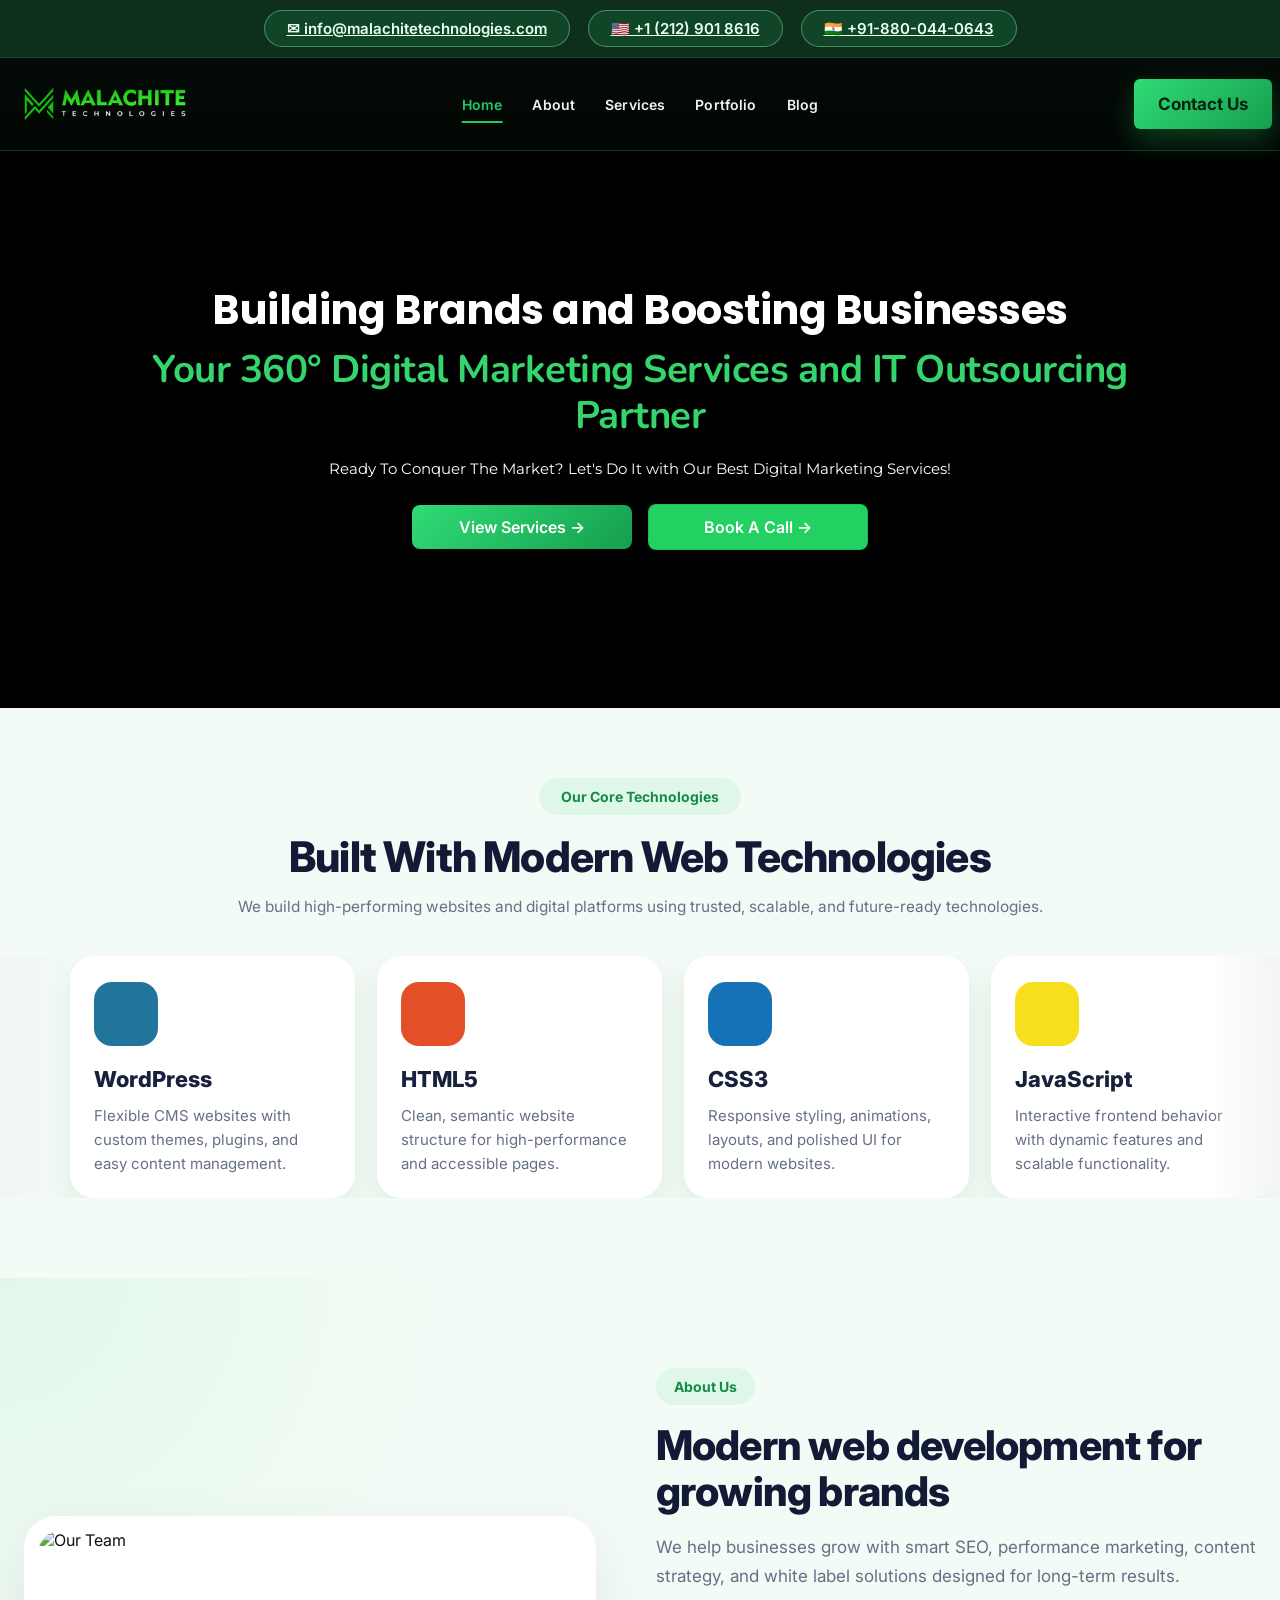
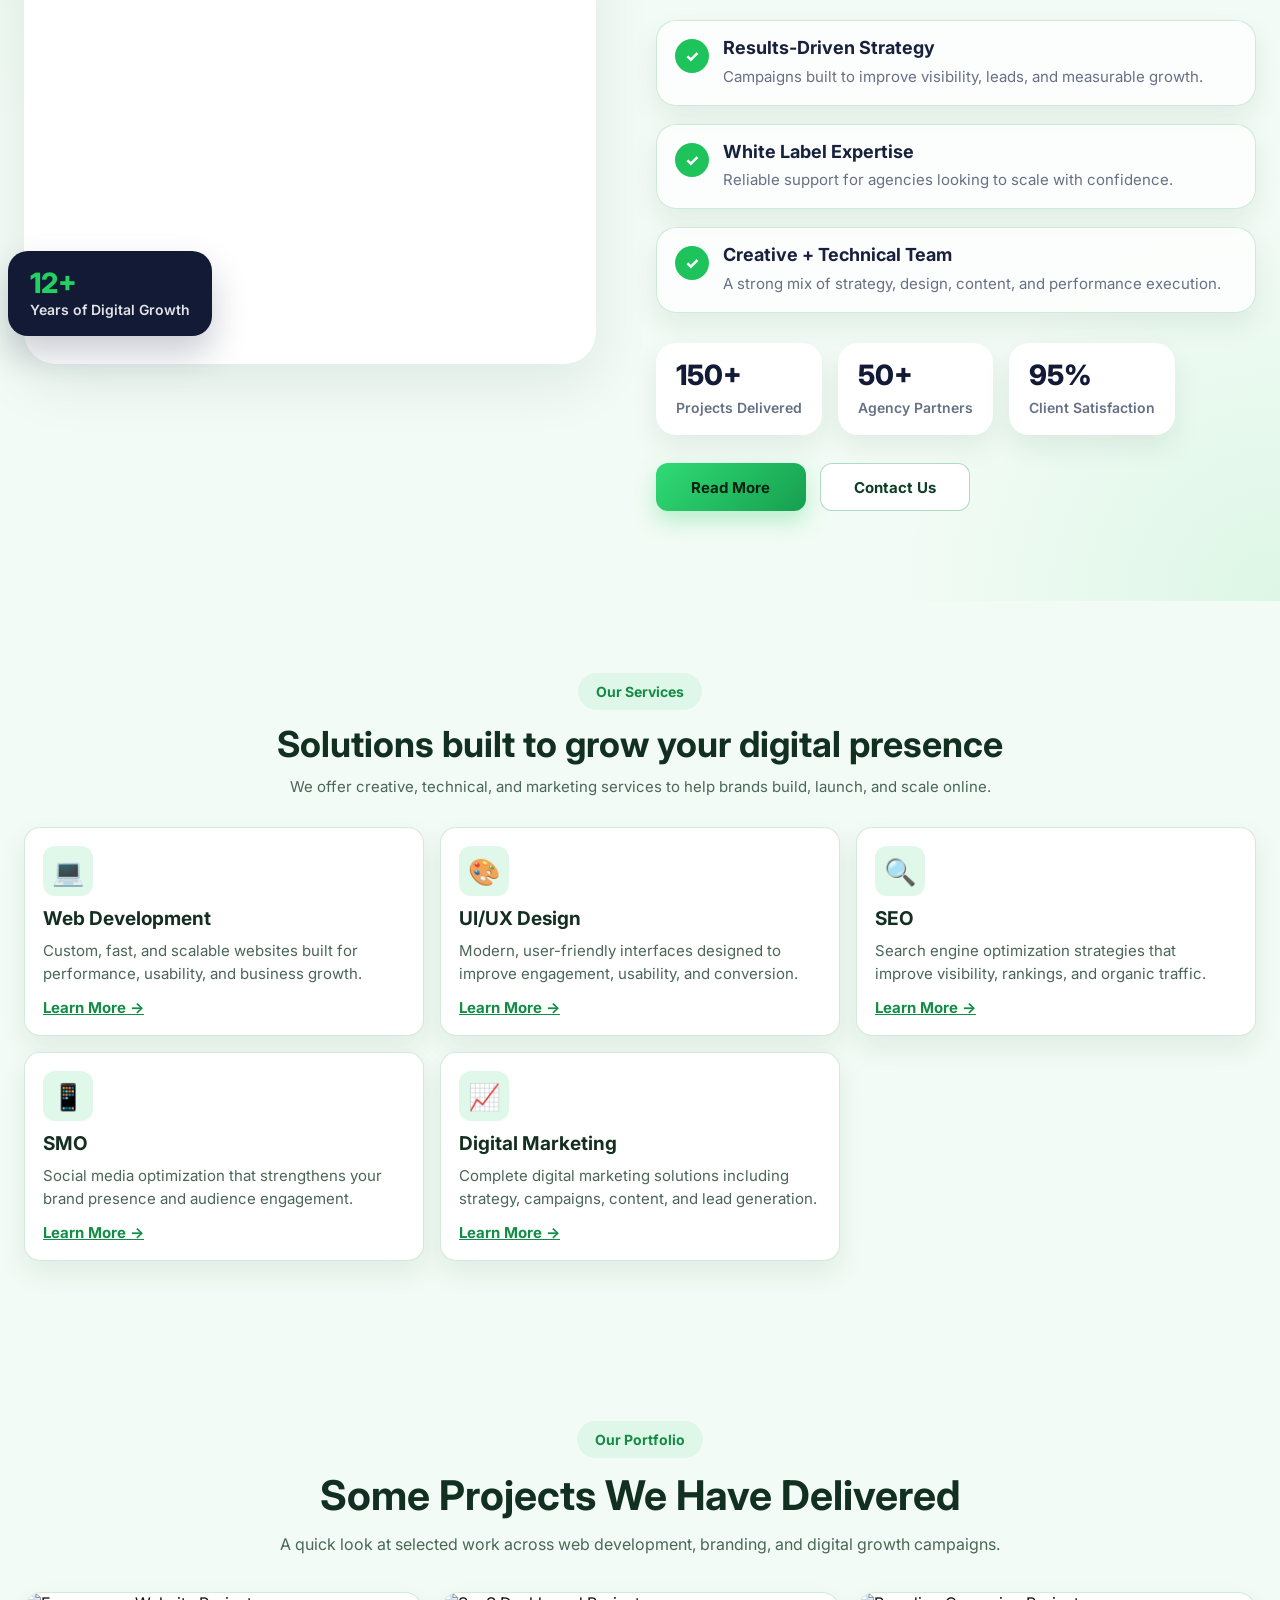
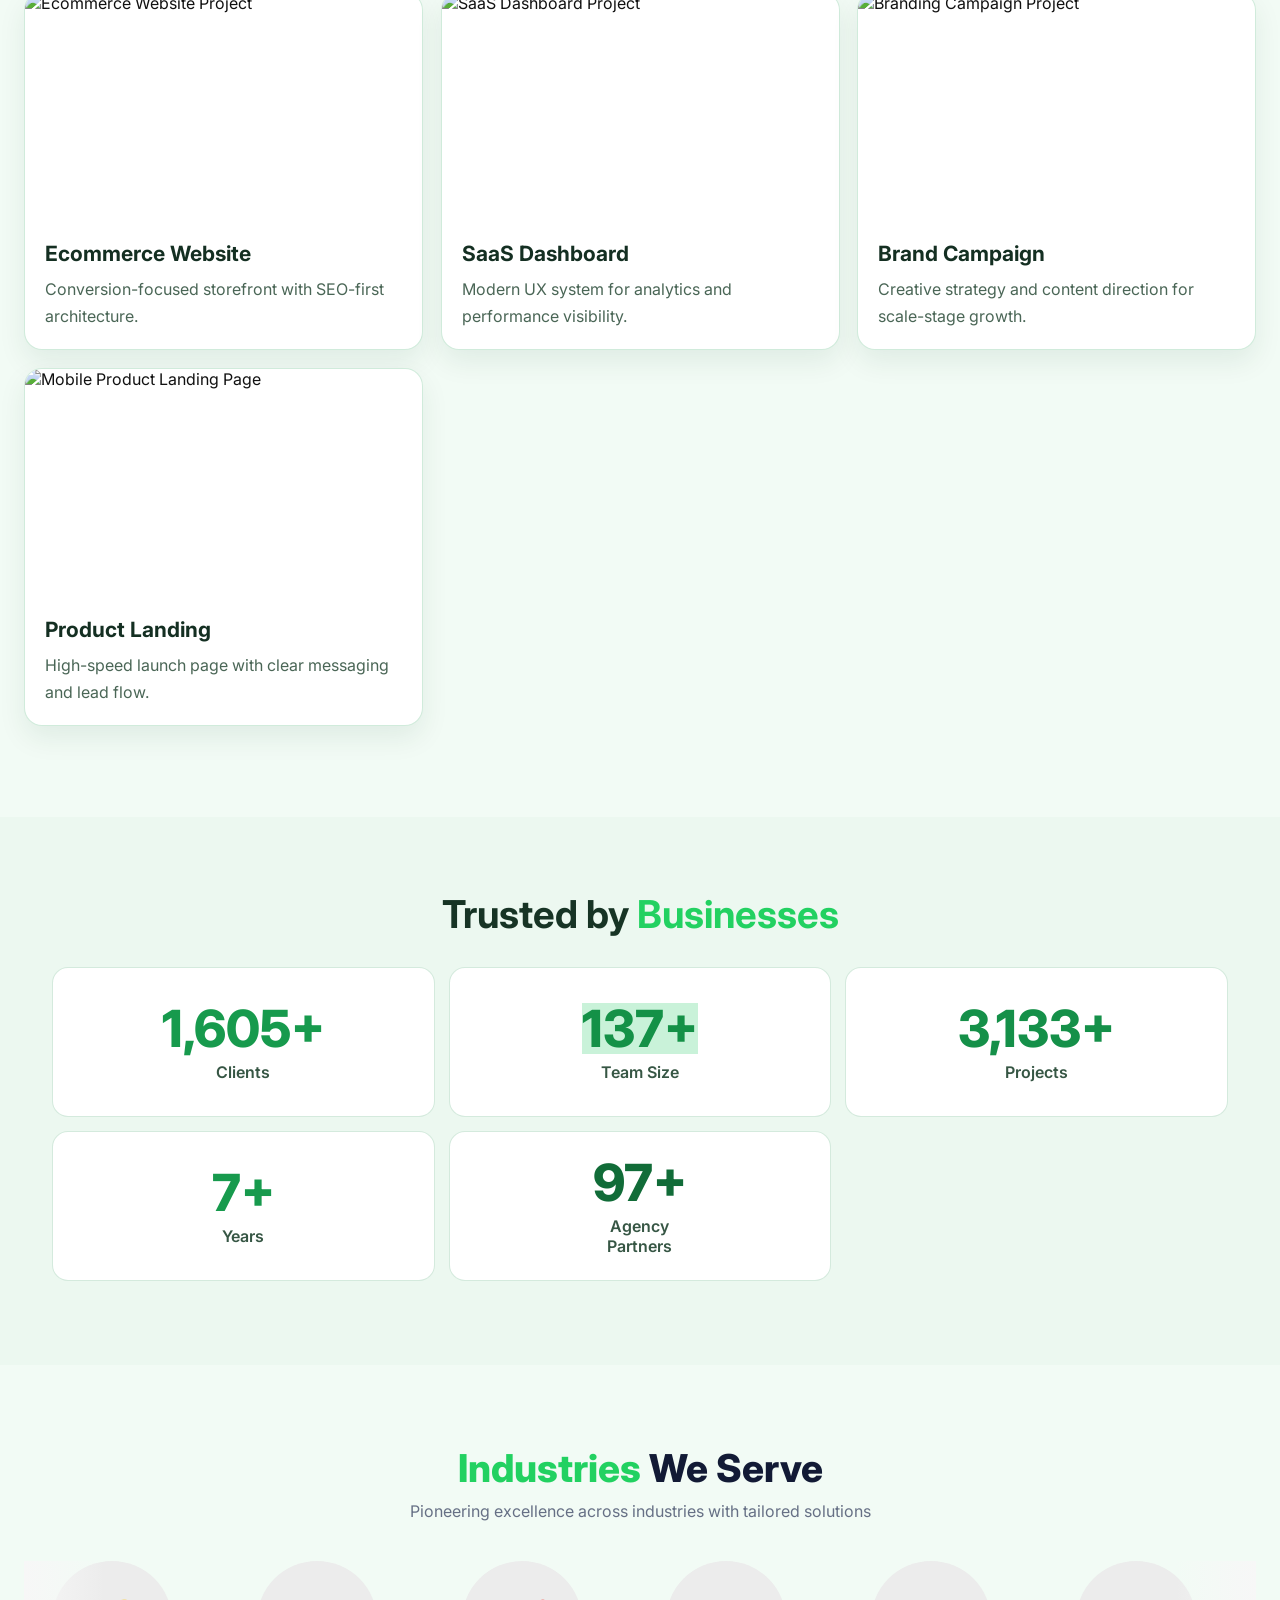
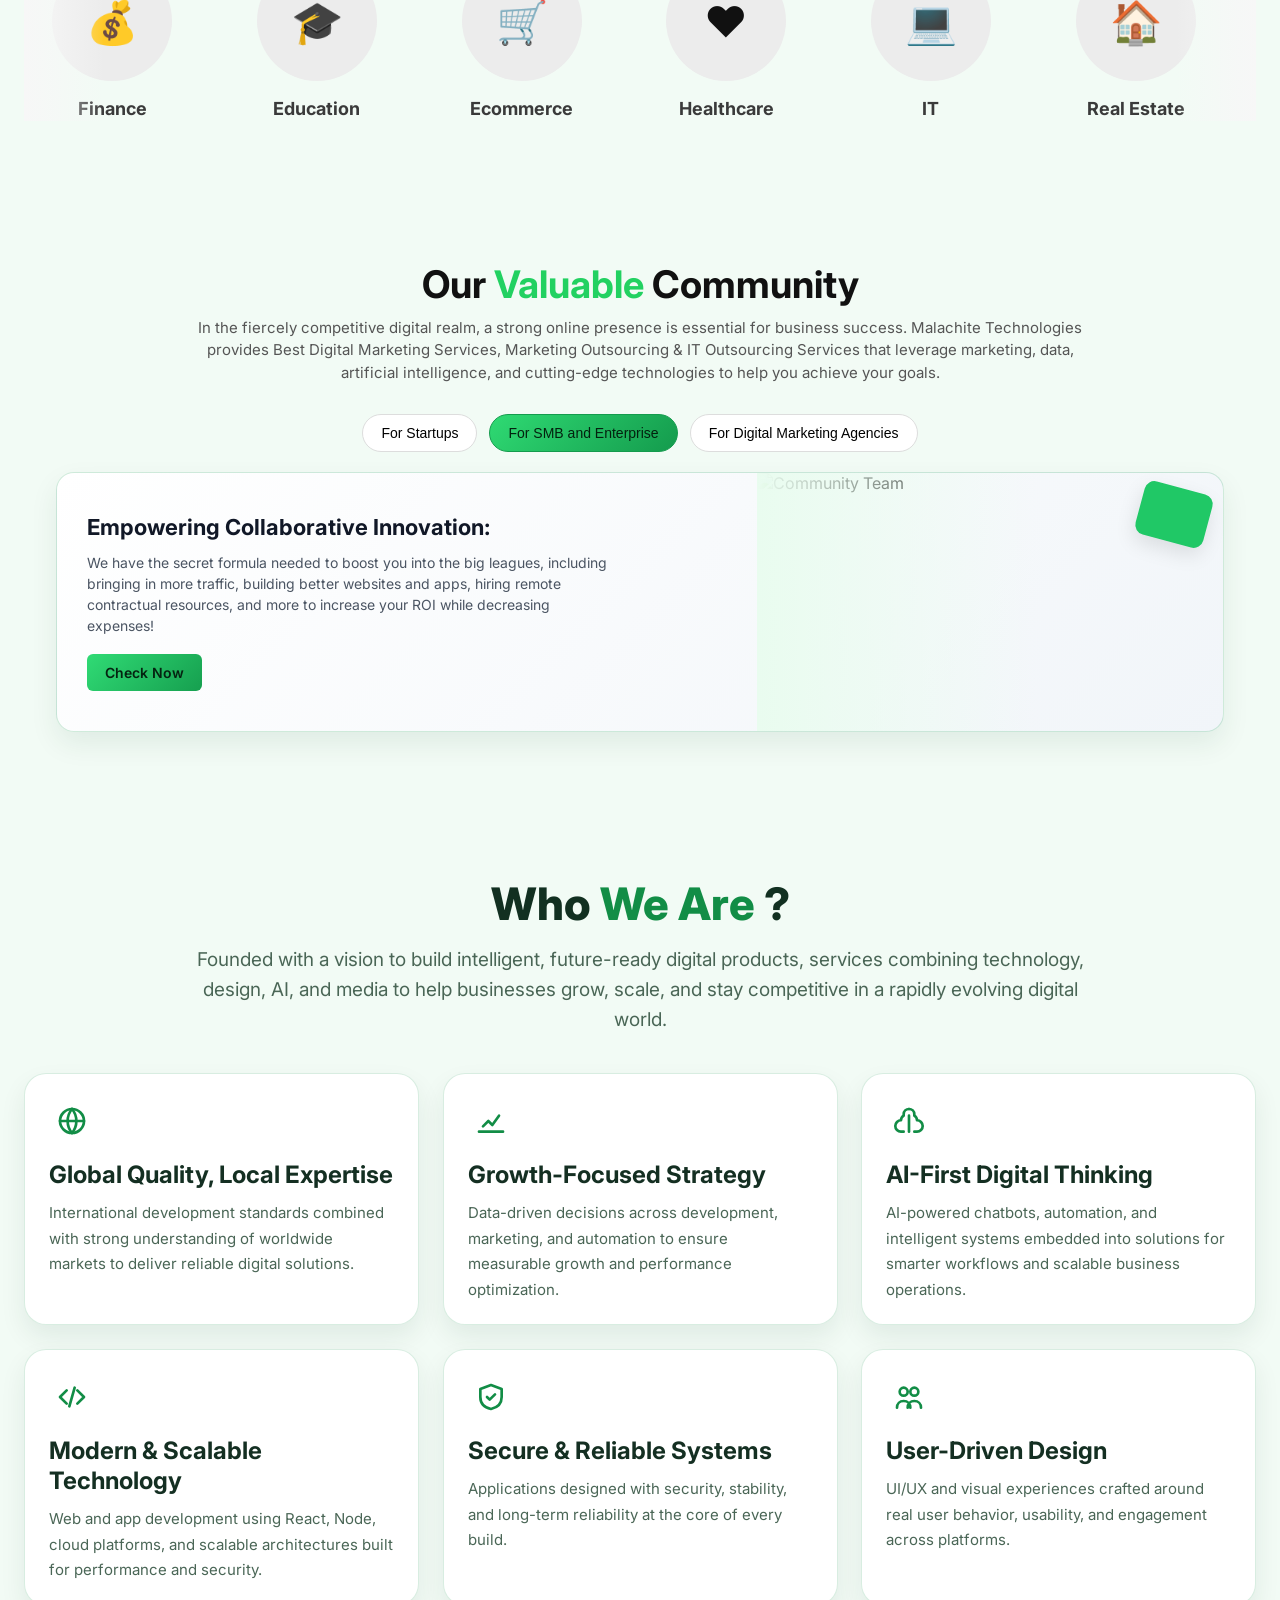
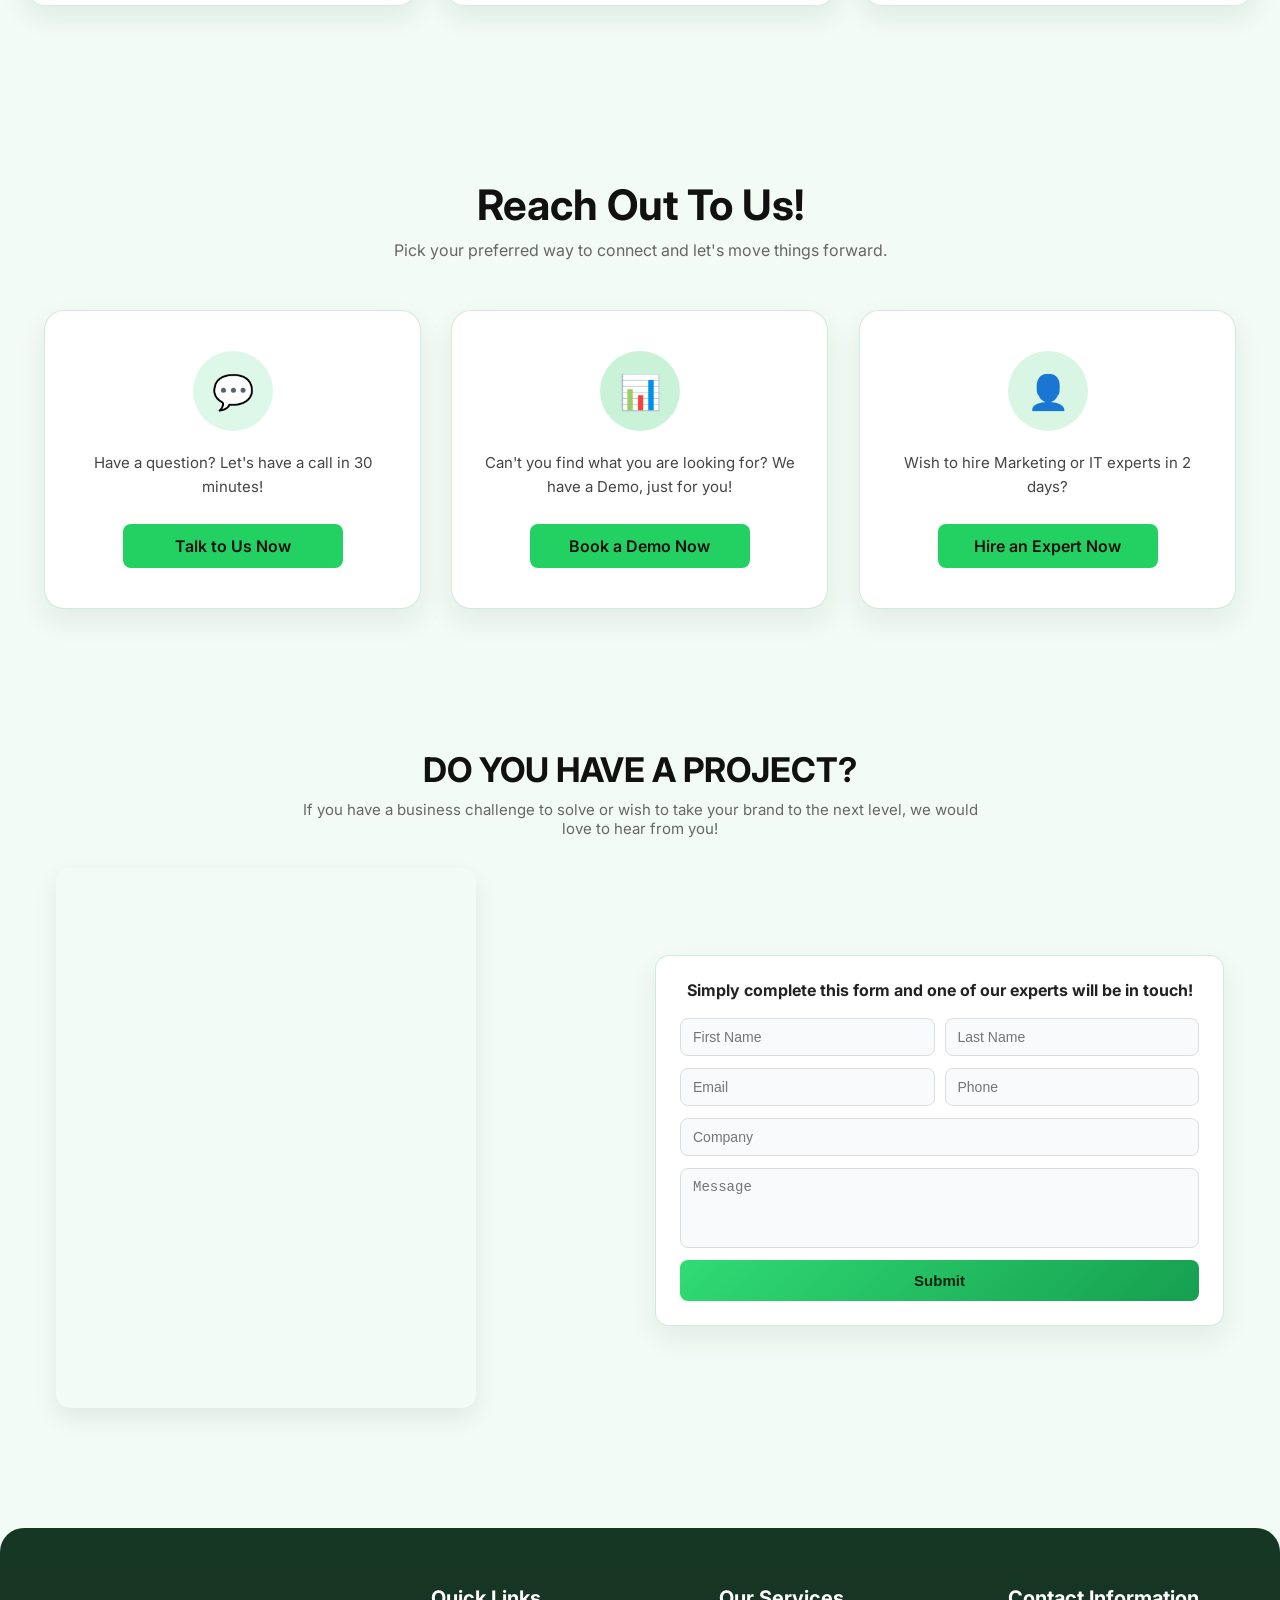
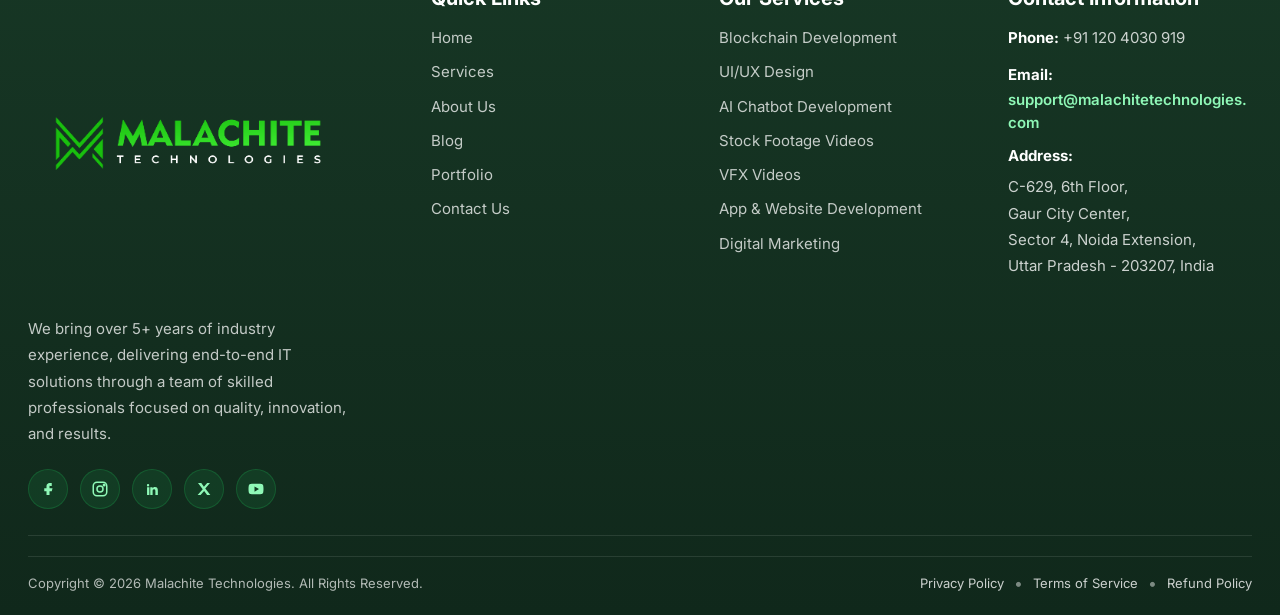
==== commit 37f24ea2: "Refine hero typography, buttons, and section animations" ====
--- a/index.html
+++ b/index.html
@@ -6,7 +6,7 @@
   <title>Malachite Technologies | Home</title>
   <link rel="preconnect" href="https://fonts.googleapis.com">
   <link rel="preconnect" href="https://fonts.gstatic.com" crossorigin>
-  <link href="https://fonts.googleapis.com/css2?family=Inter:wght@400;500;600;700;800&display=swap" rel="stylesheet" />
+  <link href="https://fonts.googleapis.com/css2?family=Inter:wght@400;500;600;700;800&family=Montserrat:wght@400&family=Nunito:wght@600;700&family=Poppins:wght@700;800&display=swap" rel="stylesheet" />
   <link rel="stylesheet" href="https://cdn.jsdelivr.net/gh/devicons/devicon@latest/devicon.min.css">
   <link rel="stylesheet" href="style.css" />
 </head>
--- a/style.css
+++ b/style.css
@@ -454,6 +454,31 @@
   line-height: 1.6;
   margin-bottom: 22px;
 }
+
+/* Home hero typography override */
+.page-home .hero-title-white {
+  font-family: "Poppins", sans-serif;
+  font-weight: 700;
+}
+
+.page-home .hero-title-accent {
+  font-family: "Nunito", sans-serif;
+  font-weight: 700;
+  color: #35D56E !important;
+}
+
+.page-home .hero-subtext {
+  font-family: "Montserrat", sans-serif;
+  font-weight: 400;
+}
+
+.page-home .hero-buttons .btn {
+  color: #ffffff !important;
+}
+
+.page-home .hero-buttons .btn:hover {
+  color: #ffffff !important;
+}
 .hero-buttons {
   display: flex;
   justify-content: center;
@@ -1362,6 +1387,184 @@
 .about-btn:hover {
   transform: translateY(-2px);
 }
+
+/* About section staged reveal animation */
+.about-section.about-anim-ready .about-image-card,
+.about-section.about-anim-ready .about-floating-card,
+.about-section.about-anim-ready .about-tag,
+.about-section.about-anim-ready .about-title,
+.about-section.about-anim-ready .about-text,
+.about-section.about-anim-ready .about-feature,
+.about-section.about-anim-ready .about-stat,
+.about-section.about-anim-ready .about-actions {
+  opacity: 0;
+  transform: translateY(24px);
+  transition: opacity 0.62s ease, transform 0.62s cubic-bezier(0.2, 0.7, 0.2, 1);
+}
+
+.about-section.about-anim-ready .about-image-card {
+  transform: translateY(24px) scale(0.98);
+}
+
+.about-section.about-anim-ready .about-floating-card {
+  transform: translateY(18px);
+}
+
+.about-section.about-animate-in .about-image-card,
+.about-section.about-animate-in .about-floating-card,
+.about-section.about-animate-in .about-tag,
+.about-section.about-animate-in .about-title,
+.about-section.about-animate-in .about-text,
+.about-section.about-animate-in .about-feature,
+.about-section.about-animate-in .about-stat,
+.about-section.about-animate-in .about-actions {
+  opacity: 1;
+  transform: none;
+}
+
+.about-section.about-anim-ready .about-image-card {
+  transition-delay: 0.05s;
+}
+
+.about-section.about-anim-ready .about-floating-card {
+  transition-delay: 0.16s;
+}
+
+.about-section.about-anim-ready .about-tag {
+  transition-delay: 0.1s;
+}
+
+.about-section.about-anim-ready .about-title {
+  transition-delay: 0.18s;
+}
+
+.about-section.about-anim-ready .about-text {
+  transition-delay: 0.26s;
+}
+
+.about-section.about-anim-ready .about-feature:nth-child(1) {
+  transition-delay: 0.34s;
+}
+
+.about-section.about-anim-ready .about-feature:nth-child(2) {
+  transition-delay: 0.44s;
+}
+
+.about-section.about-anim-ready .about-feature:nth-child(3) {
+  transition-delay: 0.54s;
+}
+
+.about-section.about-anim-ready .about-stat:nth-child(1) {
+  transition-delay: 0.46s;
+}
+
+.about-section.about-anim-ready .about-stat:nth-child(2) {
+  transition-delay: 0.56s;
+}
+
+.about-section.about-anim-ready .about-stat:nth-child(3) {
+  transition-delay: 0.66s;
+}
+
+.about-section.about-anim-ready .about-actions {
+  transition-delay: 0.74s;
+}
+
+@media (max-width: 1100px) {
+  .about-section {
+    padding: 72px 0;
+  }
+
+  .about-container {
+    grid-template-columns: 1fr;
+    gap: 34px;
+    align-items: start;
+  }
+
+  .about-media {
+    width: min(100%, 560px);
+    margin: 0 auto;
+  }
+
+  .about-content {
+    max-width: 100%;
+  }
+
+  .about-image-card img {
+    min-height: 320px;
+    max-height: 500px;
+  }
+}
+
+@media (max-width: 640px) {
+  .about-section {
+    padding: 60px 0;
+  }
+
+  .about-container {
+    gap: 22px;
+  }
+
+  .about-media {
+    width: 100%;
+  }
+
+  .about-image-card {
+    padding: 10px;
+    border-radius: 24px;
+  }
+
+  .about-image-card img {
+    min-height: 250px;
+    max-height: 360px;
+    border-radius: 18px;
+  }
+
+  .about-floating-card {
+    left: 10px;
+    bottom: 10px;
+    padding: 12px 14px;
+    border-radius: 16px;
+  }
+
+  .about-floating-number {
+    font-size: 22px;
+  }
+
+  .about-floating-text {
+    font-size: 12px;
+    line-height: 1.35;
+  }
+
+  .about-feature {
+    padding: 14px;
+    gap: 12px;
+  }
+
+  .about-feature h3 {
+    font-size: 18px;
+    line-height: 1.3;
+  }
+
+  .about-feature p {
+    font-size: 15px;
+    line-height: 1.5;
+  }
+
+  .about-stat {
+    flex: 1 1 calc(50% - 8px);
+    min-width: 0;
+  }
+
+  .about-actions {
+    gap: 10px;
+  }
+
+  .about-btn {
+    width: 100%;
+    min-width: 0;
+  }
+}
 /* =========================
    INDUSTRIES INFINITE LOOP
 ========================= */
@@ -1759,6 +1962,54 @@
   border-radius: 10px;
   transform: rotate(15deg);
   box-shadow: 0 8px 20px rgba(0,0,0,0.1);
+}
+
+@media (max-width: 768px) {
+  .community-panel {
+    flex-direction: column !important;
+    min-height: 0;
+  }
+
+  .community-content {
+    width: 100%;
+    padding: 22px 18px !important;
+  }
+
+  .community-media {
+    width: 100% !important;
+    height: 210px;
+    min-height: 210px;
+  }
+
+  .community-media img {
+    display: block;
+    width: 100%;
+    height: 100%;
+    object-fit: cover;
+  }
+
+  .community-media::before {
+    width: 100%;
+    background: linear-gradient(to top, rgba(233, 252, 239, 0.78), rgba(233, 252, 239, 0));
+  }
+}
+
+@media (max-width: 480px) {
+  .community-copy h3 {
+    font-size: clamp(19px, 5.5vw, 22px);
+  }
+
+  .community-copy p {
+    font-size: clamp(14px, 4vw, 16px);
+    line-height: 1.55;
+  }
+
+  .community-btn {
+    display: inline-flex;
+    align-items: center;
+    justify-content: center;
+    min-height: 44px;
+  }
 }
 /* =========================
    MODERN CONTACT SECTION
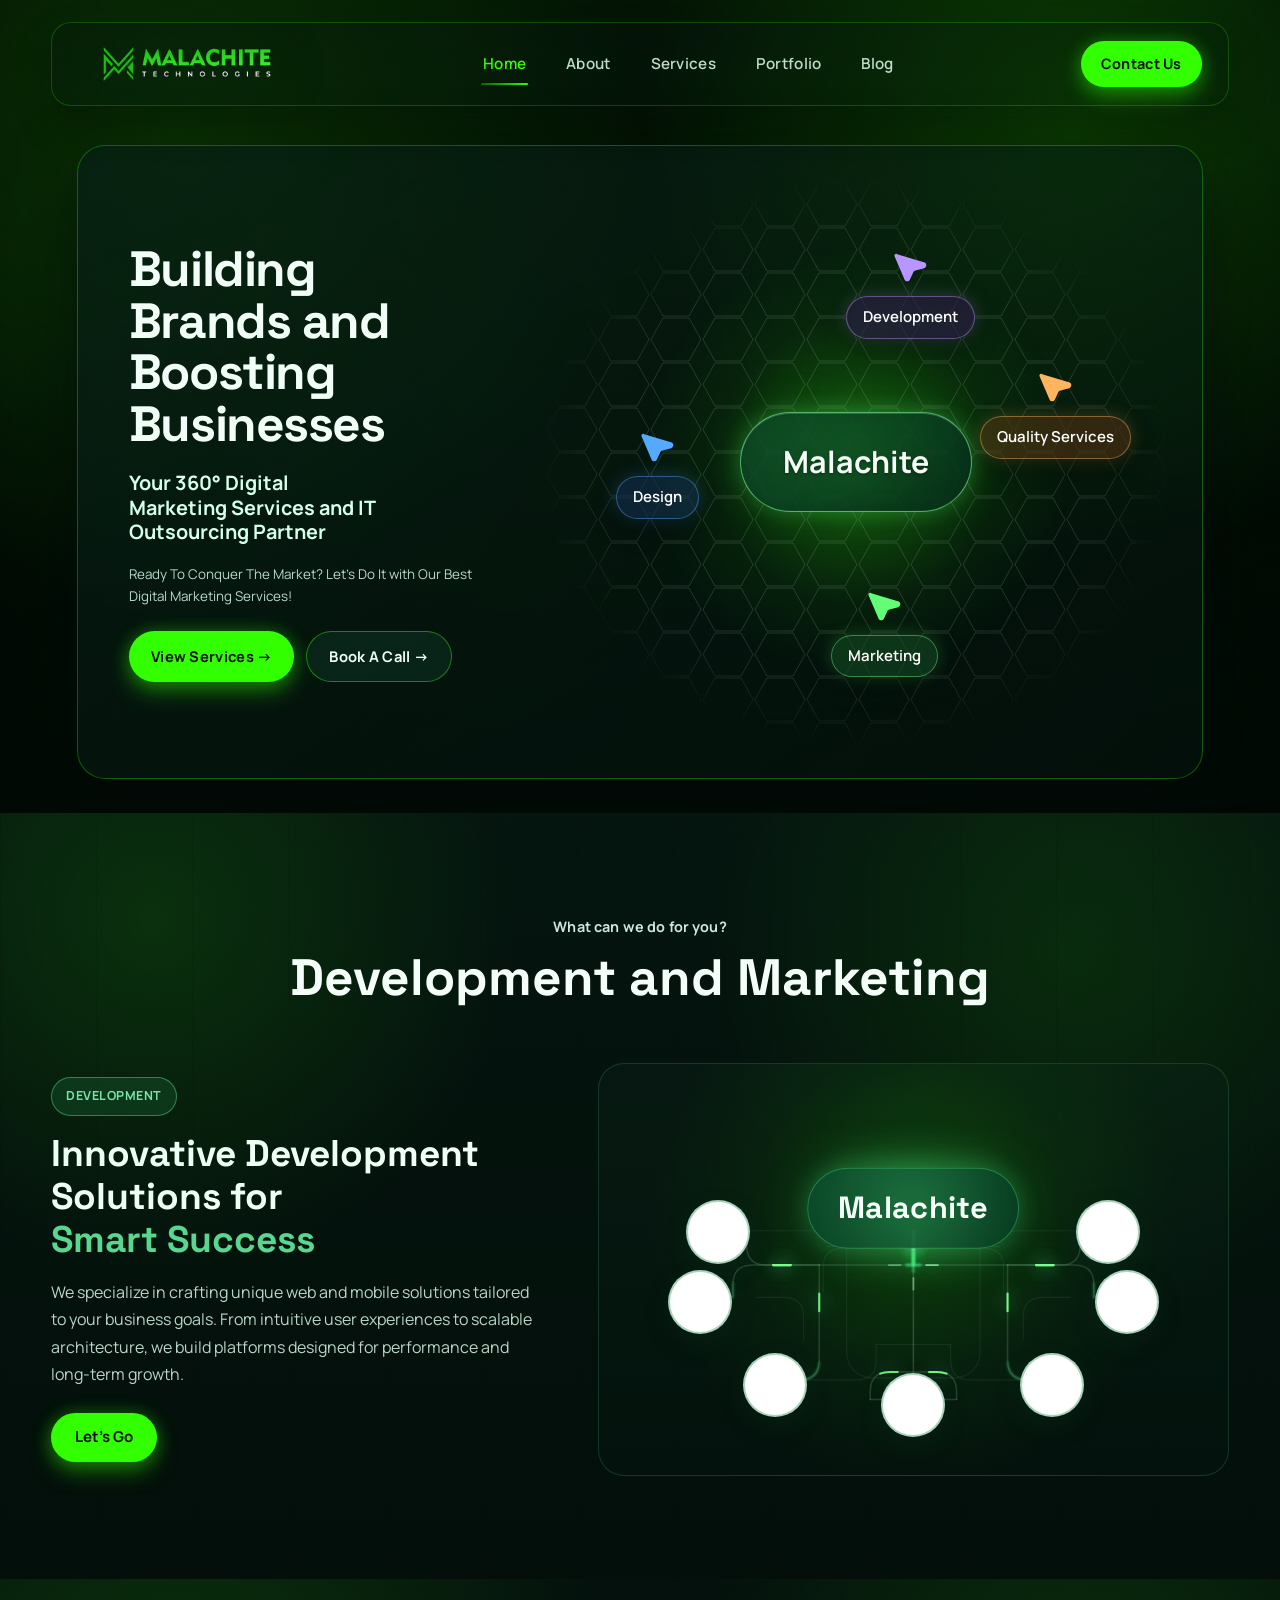
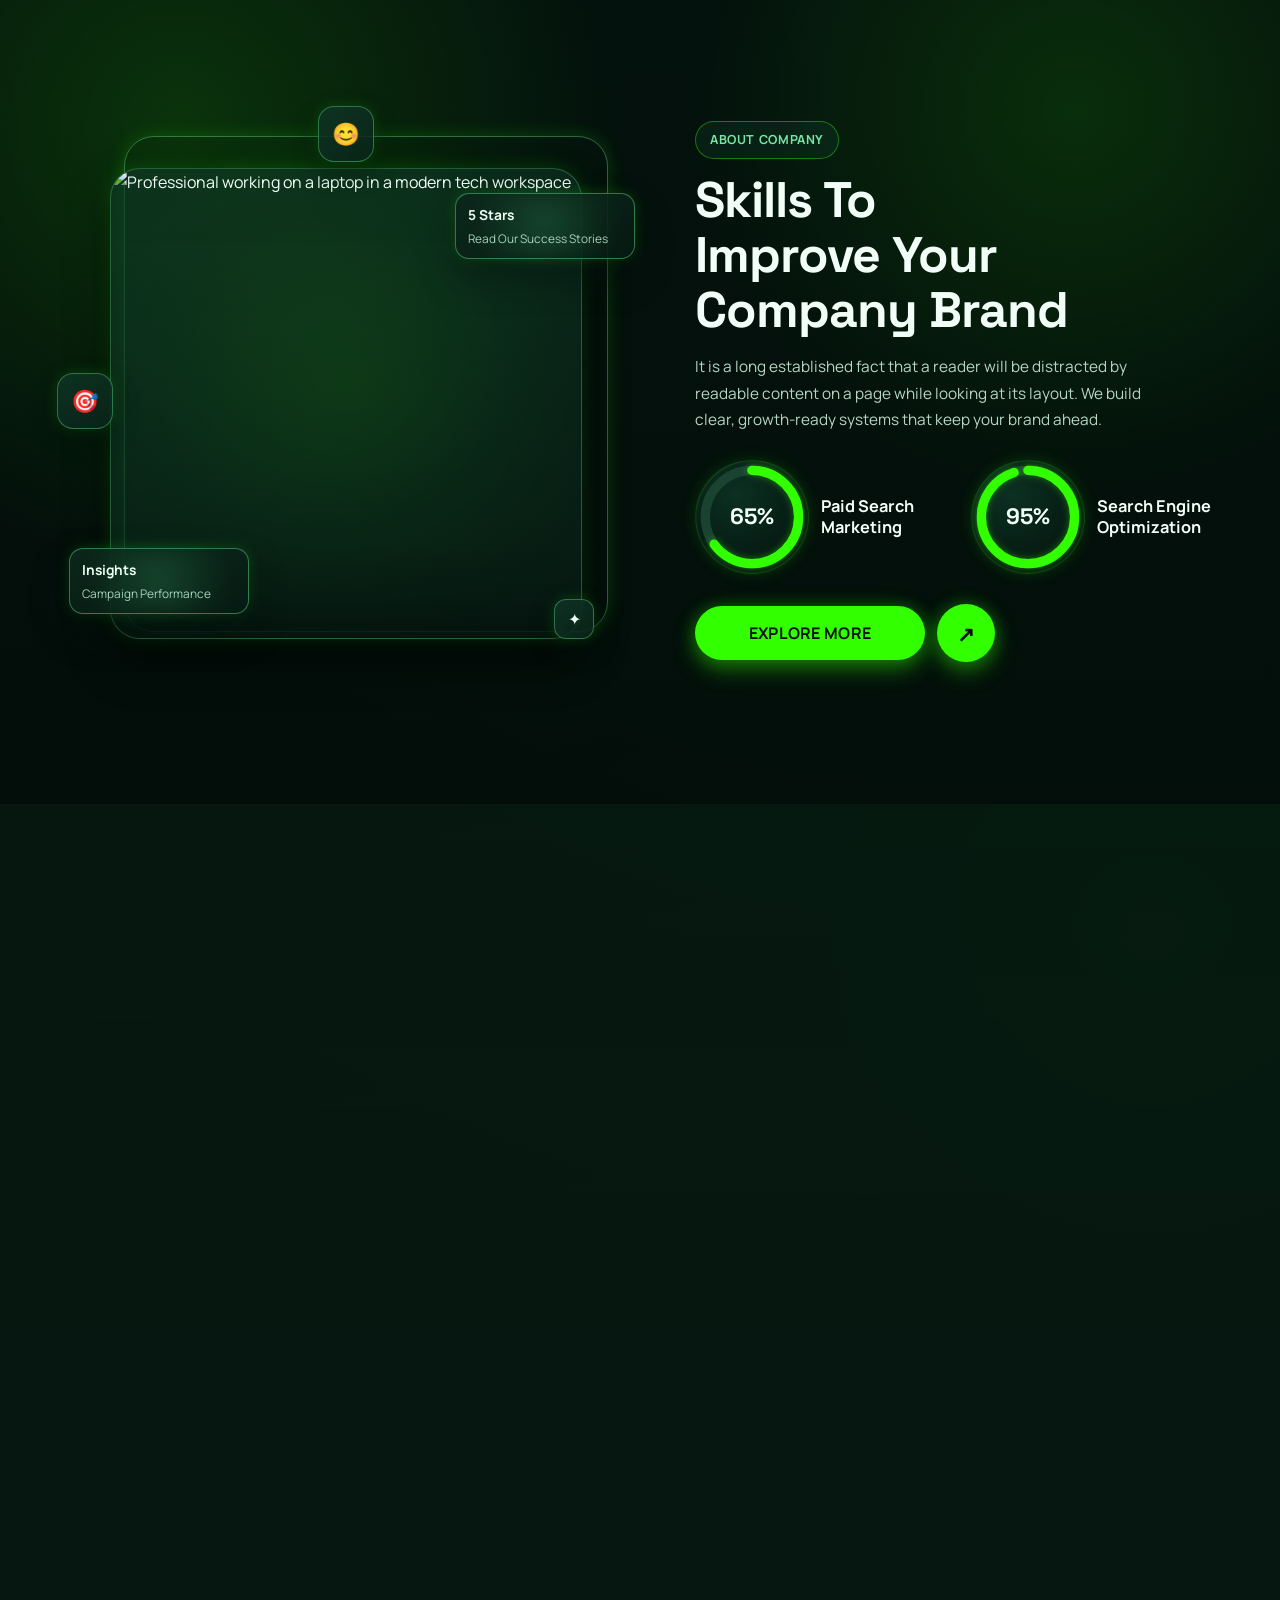
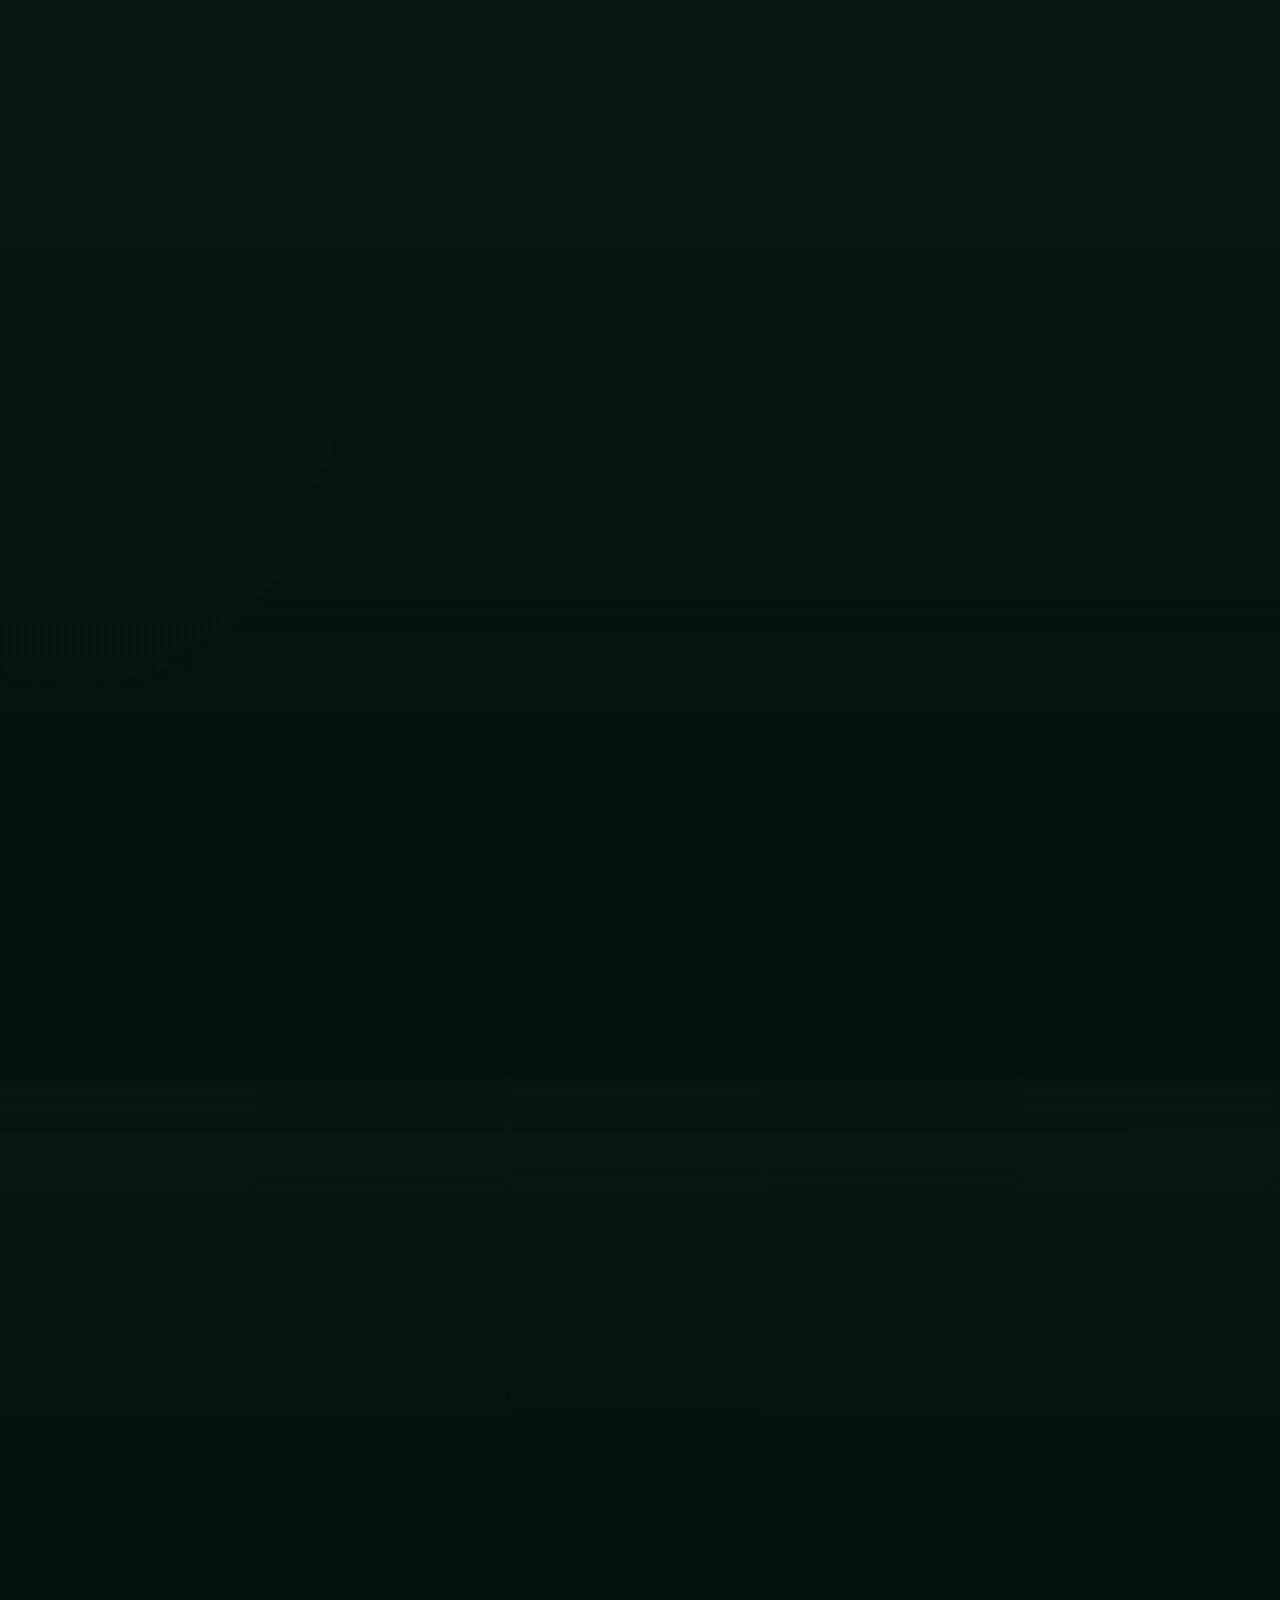
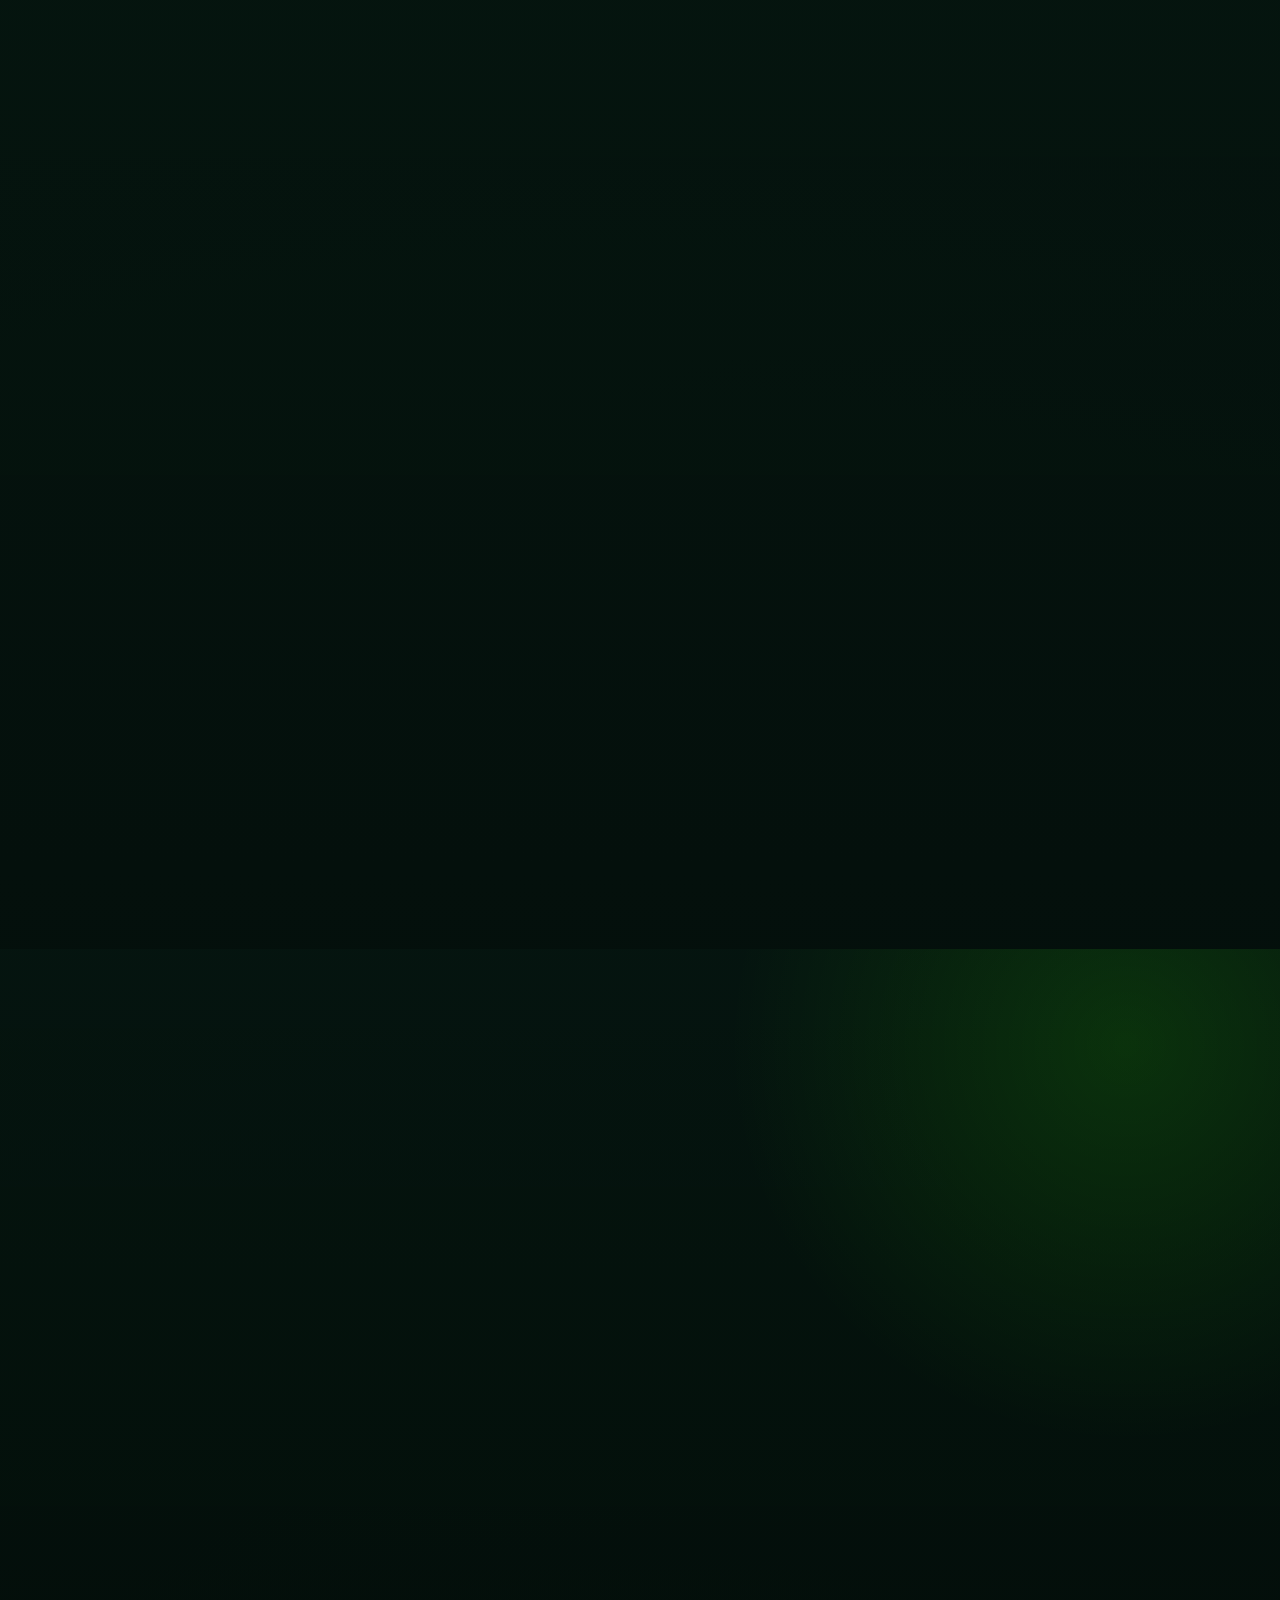
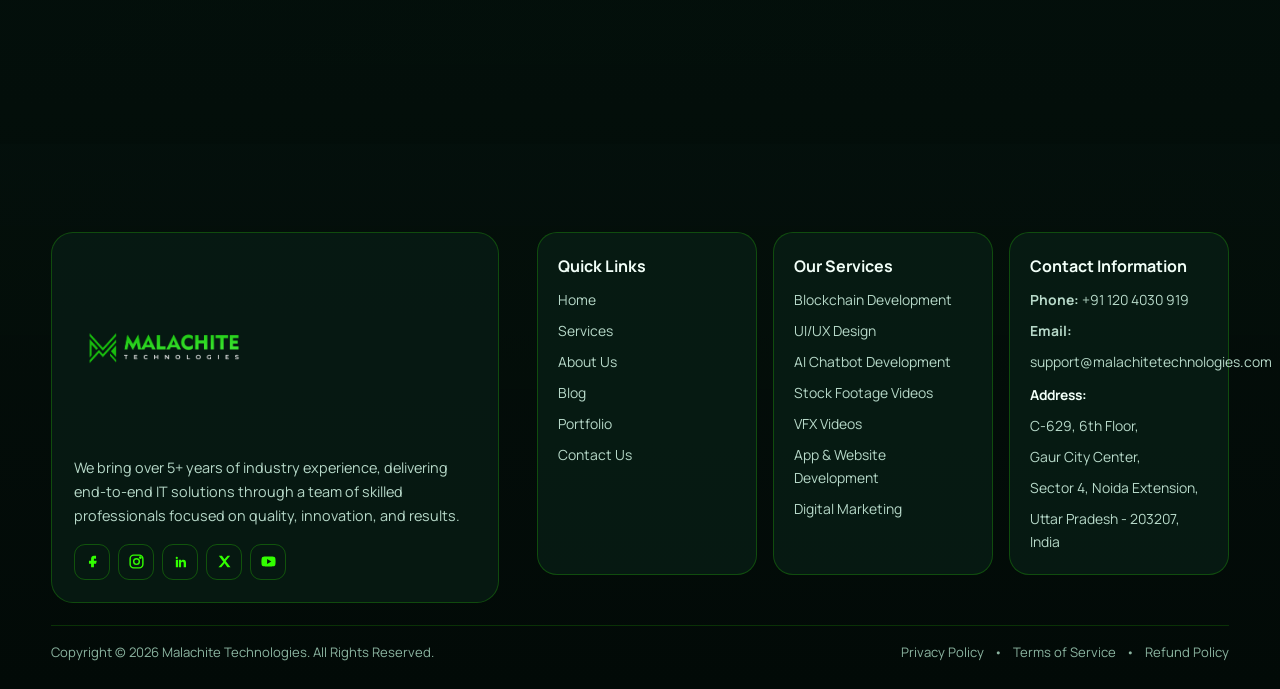
==== commit 128ec98f: "Optimize frontend performance and reduce load overhead" ====
--- a/index.html
+++ b/index.html
@@ -4,9 +4,7 @@
   <meta charset="UTF-8" />
   <meta name="viewport" content="width=device-width, initial-scale=1.0" />
   <title>Malachite Technologies | Home</title>
-  <link rel="preconnect" href="https://fonts.googleapis.com">
-  <link rel="preconnect" href="https://fonts.gstatic.com" crossorigin>
-  <link href="https://fonts.googleapis.com/css2?family=Inter:wght@400;500;600;700;800&family=Montserrat:wght@400&family=Nunito:wght@600;700&family=Poppins:wght@700;800&display=swap" rel="stylesheet" />
+  <link rel="preload" as="image" href="https://images.unsplash.com/photo-1517180102446-f3ece451e9d8?auto=format&fit=crop&w=1600&q=65" />
   <link rel="stylesheet" href="https://cdn.jsdelivr.net/gh/devicons/devicon@latest/devicon.min.css">
   <link rel="stylesheet" href="style.css" />
 </head>
@@ -28,24 +26,21 @@
 
   <section class="hero-section" id="home">
     <div class="hero-bg">
-      <video
-        class="hero-video"
-        autoplay
-        muted
-        loop
-        playsinline
-        preload="metadata"
-        poster="https://images.unsplash.com/photo-1460925895917-afdab827c52f?auto=format&fit=crop&w=2000&q=80"
-      >
-        <source src="asset/video/6913254-uhd_3840_2160_25fps.mp4" type="video/mp4" />
-      </video>
+      <div class="hero-slideshow" aria-hidden="true">
+        <div class="hero-slide active" style="background-image: url('https://images.unsplash.com/photo-1517180102446-f3ece451e9d8?auto=format&fit=crop&w=1600&q=65');"></div>
+        <div class="hero-slide" data-bg="https://images.unsplash.com/photo-1551650975-87deedd944c3?auto=format&fit=crop&w=1600&q=65"></div>
+        <div class="hero-slide" data-bg="https://images.unsplash.com/photo-1677442136019-21780ecad995?auto=format&fit=crop&w=1600&q=65"></div>
+        <div class="hero-slide" data-bg="https://images.unsplash.com/photo-1545235617-7a424c1a60cc?auto=format&fit=crop&w=1600&q=65"></div>
+        <div class="hero-slide" data-bg="https://images.unsplash.com/photo-1639322537228-f710d846310a?auto=format&fit=crop&w=1600&q=65"></div>
+        <div class="hero-slide" data-bg="https://images.unsplash.com/photo-1460925895917-afdab827c52f?auto=format&fit=crop&w=1600&q=65"></div>
+      </div>
     </div>
     <div class="hero-overlay"></div>
 
     <header class="hero-header">
       <div class="container nav-wrap">
         <a href="index.html" class="logo">
-          <img src="asset/img/LOGOVB 1.png" alt="Malachite Technologies Logo" />
+          <img src="asset/img/LOGOVB 1.png" alt="Malachite Technologies Logo" width="262" height="76" loading="eager" fetchpriority="high" decoding="async" />
         </a>
 
         <nav class="desktop-nav" aria-label="Primary Navigation">
@@ -73,251 +68,202 @@
     </header>
 
     <div class="container hero-content">
-      <h1 class="hero-title-white">Building Brands and Boosting Businesses</h1>
-      <h2 class="hero-title-accent">Your 360&deg; Digital Marketing Services and IT Outsourcing Partner</h2>
-      <p class="hero-subtext">Ready To Conquer The Market? Let's Do It with Our Best Digital Marketing Services!</p>
-      <div class="hero-buttons"><a href="services.html" class="btn btn-accent">View Services &rarr;</a><a href="contact.html" class="btn btn-white">Book A Call &rarr;</a></div>
+      <div class="hero-main-layout">
+        <div class="hero-copy">
+          <h1 class="hero-title-white">Building Brands and Boosting Businesses</h1>
+          <h2 class="hero-title-accent">Your 360&deg; Digital Marketing Services and IT Outsourcing Partner</h2>
+          <p class="hero-subtext">Ready To Conquer The Market? Let's Do It with Our Best Digital Marketing Services!</p>
+          <div class="hero-buttons"><a href="services.html" class="btn btn-accent">View Services &rarr;</a><a href="contact.html" class="btn btn-white">Book A Call &rarr;</a></div>
+        </div>
+
+        <div class="hero-honeycomb-panel">
+          <div class="hero-honeycomb-bg"></div>
+
+          <div class="hero-center-pill" >Malachite</div>
+
+          <div class="hero-floating-item item-development">
+            <div class="hero-cursor purple"></div>
+            <span>Development</span>
+          </div>
+
+          <div class="hero-floating-item item-design">
+            <div class="hero-cursor blue"></div>
+            <span>Design</span>
+          </div>
+
+          <div class="hero-floating-item item-ai">
+            <div class="hero-cursor orange"></div>
+            <span>Quality Services</span>
+          </div>
+
+          <div class="hero-floating-item item-marketing">
+            <div class="hero-cursor green"></div>
+            <span>Marketing</span>
+          </div>
+        </div>
+      </div>
     </div>
   </section>
 
-
-<section class="tech-section">
-  <div class="container">
-    <div class="tech-header">
-      <div class="tech-tag">Our Core Technologies</div>
-      <h2>Built With Modern Web Technologies</h2>
+  <section class="solution-section" id="development-marketing">
+    <div class="container solution-wrap">
+      <div class="solution-head">
+        <p class="solution-kicker">What can we do for you?</p>
+        <h2>Development and Marketing</h2>
+      </div>
+
+      <div class="solution-layout">
+        <div class="solution-copy">
+          <span class="solution-tag">Development</span>
+          <h3>Innovative Development Solutions for <span>Smart Success</span></h3>
+          <p>
+            We specialize in crafting unique web and mobile solutions tailored to your business goals.
+            From intuitive user experiences to scalable architecture, we build platforms designed for
+            performance and long-term growth.
+          </p>
+          <a href="services.html" class="solution-btn"><span>Let&#39;s Go</span></a>
+        </div>
+
+        <div class="solution-network" aria-label="Development and Marketing Technology Network">
+          <svg class="solution-lines" viewBox="0 0 640 420" role="presentation" aria-hidden="true">
+            <g class="solution-lines-back">
+              <path fill="none" d="M320 188 H248 Q228 188 228 208 V232"></path>
+              <path fill="none" d="M320 188 H392 Q412 188 412 208 V232"></path>
+              <path fill="none" d="M160 238 H188 Q208 238 208 258 V280"></path>
+              <path fill="none" d="M480 238 H452 Q432 238 432 258 V280"></path>
+              <path fill="none" d="M188 322 H262 Q282 322 282 302 V286"></path>
+              <path fill="none" d="M452 322 H378 Q358 322 358 302 V286"></path>
+              <path fill="none" d="M320 252 V304"></path>
+              <path fill="none" d="M282 286 H358"></path>
+              <path fill="none" d="M148 170 H232 Q252 170 252 190 V292 Q252 316 276 320 H304"></path>
+              <path fill="none" d="M492 170 H408 Q388 170 388 190 V292 Q388 316 364 320 H336"></path>
+              <path fill="none" d="M232 186 H408"></path>
+              <path fill="none" d="M304 344 H320 Q328 344 328 336 V330"></path>
+              <path fill="none" d="M336 344 H320 Q312 344 312 336 V330"></path>
+            </g>
+            <g class="solution-lines-main">
+              <path fill="none" d="M320 170 V205"></path>
+              <path fill="none" d="M320 205 H224"></path>
+              <path fill="none" d="M320 205 H416"></path>
+              <path fill="none" d="M224 205 H170 Q150 205 150 185 V176"></path>
+              <path fill="none" d="M224 205 H156 Q136 205 136 225 V238"></path>
+              <path fill="none" d="M224 205 V302 Q224 322 204 322 H188"></path>
+              <path fill="none" d="M416 205 H470 Q490 205 490 185 V176"></path>
+              <path fill="none" d="M416 205 H484 Q504 205 504 225 V238"></path>
+              <path fill="none" d="M416 205 V302 Q416 322 436 322 H452"></path>
+              <path fill="none" d="M320 205 V314"></path>
+              <path fill="none" d="M320 314 H296 Q276 314 276 334 V342"></path>
+              <path fill="none" d="M320 314 H344 Q364 314 364 334 V342"></path>
+              <path fill="none" d="M276 342 H304 Q320 342 320 349"></path>
+              <path fill="none" d="M364 342 H336 Q320 342 320 349"></path>
+            </g>
+            <g class="solution-lines-trail">
+              <path fill="none" d="M320 170 V205 H224 H170 Q150 205 150 185 V176"></path>
+              <path fill="none" d="M320 170 V205 H224 H156 Q136 205 136 225 V238"></path>
+              <path fill="none" d="M320 170 V205 H224 V302 Q224 322 204 322 H188"></path>
+              <path fill="none" d="M320 170 V205 H416 H470 Q490 205 490 185 V176"></path>
+              <path fill="none" d="M320 170 V205 H416 H484 Q504 205 504 225 V238"></path>
+              <path fill="none" d="M320 170 V205 H416 V302 Q416 322 436 322 H452"></path>
+              <path fill="none" d="M320 170 V205 V314 H296 Q276 314 276 334 V342 H304 Q320 342 320 349"></path>
+              <path fill="none" d="M320 170 V205 V314 H344 Q364 314 364 334 V342 H336 Q320 342 320 349"></path>
+            </g>
+            <g class="solution-lines-flow">
+              <path fill="none" d="M320 170 V205 H224 H170 Q150 205 150 185 V176"></path>
+              <path fill="none" d="M320 170 V205 H224 H156 Q136 205 136 225 V238"></path>
+              <path fill="none" d="M320 170 V205 H224 V302 Q224 322 204 322 H188"></path>
+              <path fill="none" d="M320 170 V205 H416 H470 Q490 205 490 185 V176"></path>
+              <path fill="none" d="M320 170 V205 H416 H484 Q504 205 504 225 V238"></path>
+              <path fill="none" d="M320 170 V205 H416 V302 Q416 322 436 322 H452"></path>
+              <path fill="none" d="M320 170 V205 V314 H296 Q276 314 276 334 V342 H304 Q320 342 320 349"></path>
+              <path fill="none" d="M320 170 V205 V314 H344 Q364 314 364 334 V342 H336 Q320 342 320 349"></path>
+            </g>
+            <g class="solution-lines-flow-secondary">
+              <path fill="none" d="M320 170 V205 H224 H170 Q150 205 150 185 V176"></path>
+              <path fill="none" d="M320 170 V205 H416 H470 Q490 205 490 185 V176"></path>
+              <path fill="none" d="M320 170 V205 H416 V302 Q416 322 436 322 H452"></path>
+              <path fill="none" d="M320 170 V205 V314 H296 Q276 314 276 334 V342 H304 Q320 342 320 349"></path>
+            </g>
+          </svg>
+
+          <div class="solution-core">Malachite</div>
+
+          <div class="solution-node node-react"><i class="devicon-react-original"></i></div>
+          <div class="solution-node node-wordpress"><i class="devicon-wordpress-plain"></i></div>
+          <div class="solution-node node-nodejs"><i class="devicon-nodejs-plain"></i></div>
+          <div class="solution-node node-php"><i class="devicon-php-plain"></i></div>
+          <div class="solution-node node-html"><i class="devicon-html5-plain"></i></div>
+          <div class="solution-node node-css"><i class="devicon-css3-plain"></i></div>
+          <div class="solution-node node-js"><i class="devicon-javascript-plain"></i></div>
+        </div>
+      </div>
+    </div>
+  </section>
+
+<section class="about-company-section" id="about">
+  <div class="container about-company-wrap">
+    <div class="about-company-visual">
+      <div class="about-company-visual-glow"></div>
+      <div class="about-company-outline-box"></div>
+      <div class="about-company-person-frame">
+        <img
+          class="about-company-person"
+          src="https://images.unsplash.com/photo-1573164713714-d95e436ab8d6?auto=format&fit=crop&w=960&q=65"
+          alt="Professional working on a laptop in a modern tech workspace"
+          loading="lazy" decoding="async"
+        />
+      </div>
+
+      <div class="about-company-card card-analytics">
+        <strong>Insights</strong>
+        <span>Campaign Performance</span>
+      </div>
+
+      <div class="about-company-card card-reviews">
+        <strong>5 Stars</strong>
+        <span>Read Our Success Stories</span>
+      </div>
+
+      <div class="about-company-icon icon-target">&#127919;</div>
+      <div class="about-company-icon icon-smile">&#128522;</div>
+      <div class="about-company-icon icon-spark">&#10022;</div>
+    </div>
+
+    <div class="about-company-content">
+      <span class="about-company-tag">About Company</span>
+      <h2>Skills To Improve Your Company Brand</h2>
       <p>
-        We build high-performing websites and digital platforms using trusted,
-        scalable, and future-ready technologies.
+        It is a long established fact that a reader will be distracted by readable
+        content on a page while looking at its layout. We build clear, growth-ready
+        systems that keep your brand ahead.
       </p>
-    </div>
-  </div>
-
-  <div class="tech-carousel">
-    <div class="tech-track">
-      <!-- Set 1 -->
-      <div class="tech-card">
-        <div class="tech-icon wordpress">
-          <i class="devicon-wordpress-plain"></i>
-        </div>
-        <h3>WordPress</h3>
-        <p>
-          Flexible CMS websites with custom themes, plugins, and easy content management.
-        </p>
-      </div>
-
-      <div class="tech-card">
-        <div class="tech-icon html">
-          <i class="devicon-html5-plain"></i>
-        </div>
-        <h3>HTML5</h3>
-        <p>
-          Clean, semantic website structure for high-performance and accessible pages.
-        </p>
-      </div>
-
-      <div class="tech-card">
-        <div class="tech-icon css">
-          <i class="devicon-css3-plain"></i>
-        </div>
-        <h3>CSS3</h3>
-        <p>
-          Responsive styling, animations, layouts, and polished UI for modern websites.
-        </p>
-      </div>
-
-      <div class="tech-card">
-        <div class="tech-icon js">
-          <i class="devicon-javascript-plain"></i>
-        </div>
-        <h3>JavaScript</h3>
-        <p>
-          Interactive frontend behavior with dynamic features and scalable functionality.
-        </p>
-      </div>
-
-      <div class="tech-card">
-        <div class="tech-icon react">
-          <i class="devicon-react-original"></i>
-        </div>
-        <h3>React JS</h3>
-        <p>
-          Fast component-based UI development for modern and scalable web applications.
-        </p>
-      </div>
-
-      <div class="tech-card">
-        <div class="tech-icon php">
-          <i class="devicon-php-plain"></i>
-        </div>
-        <h3>PHP</h3>
-        <p>
-          Reliable backend development for dynamic websites, portals, and web systems.
-        </p>
-      </div>
-
-      <div class="tech-card">
-        <div class="tech-icon node">
-          <i class="devicon-nodejs-plain"></i>
-        </div>
-        <h3>Node.js</h3>
-        <p>
-          Powerful server-side JavaScript runtime for APIs and scalable applications.
-        </p>
-      </div>
-
-      <!-- Duplicate Set for Infinite Loop -->
-      <div class="tech-card">
-        <div class="tech-icon wordpress">
-          <i class="devicon-wordpress-plain"></i>
-        </div>
-        <h3>WordPress</h3>
-        <p>
-          Flexible CMS websites with custom themes, plugins, and easy content management.
-        </p>
-      </div>
-
-      <div class="tech-card">
-        <div class="tech-icon html">
-          <i class="devicon-html5-plain"></i>
-        </div>
-        <h3>HTML5</h3>
-        <p>
-          Clean, semantic website structure for high-performance and accessible pages.
-        </p>
-      </div>
-
-      <div class="tech-card">
-        <div class="tech-icon css">
-          <i class="devicon-css3-plain"></i>
-        </div>
-        <h3>CSS3</h3>
-        <p>
-          Responsive styling, animations, layouts, and polished UI for modern websites.
-        </p>
-      </div>
-
-      <div class="tech-card">
-        <div class="tech-icon js">
-          <i class="devicon-javascript-plain"></i>
-        </div>
-        <h3>JavaScript</h3>
-        <p>
-          Interactive frontend behavior with dynamic features and scalable functionality.
-        </p>
-      </div>
-
-      <div class="tech-card">
-        <div class="tech-icon react">
-          <i class="devicon-react-original"></i>
-        </div>
-        <h3>React JS</h3>
-        <p>
-          Fast component-based UI development for modern and scalable web applications.
-        </p>
-      </div>
-
-      <div class="tech-card">
-        <div class="tech-icon nextjs">
-          <i class="devicon-nextjs-original"></i>
-        </div>
-        <h3>Next.js</h3>
-        <p>
-          SEO-friendly and high-speed React framework for production-ready websites.
-        </p>
-      </div>
-
-      <div class="tech-card">
-        <div class="tech-icon php">
-          <i class="devicon-php-plain"></i>
-        </div>
-        <h3>PHP</h3>
-        <p>
-          Reliable backend development for dynamic websites, portals, and web systems.
-        </p>
-      </div>
-
-      <div class="tech-card">
-        <div class="tech-icon node">
-          <i class="devicon-nodejs-plain"></i>
-        </div>
-        <h3>Node.js</h3>
-        <p>
-          Powerful server-side JavaScript runtime for APIs and scalable applications.
-        </p>
-      </div>
-    </div>
-  </div>
-</section>
-
-<section class="about-section" id="about">
-  <div class="container about-container">
-    <div class="about-media">
-      <div class="about-image-card">
-        <img src="https://images.unsplash.com/photo-1521737604893-d14cc237f11d?auto=format&fit=crop&w=1400&q=80" alt="Our Team" loading="lazy" />
-        <div class="about-floating-card">
-          <span class="about-floating-number">12+</span>
-          <span class="about-floating-text">Years of Digital Growth</span>
-        </div>
-      </div>
-    </div>
-
-    <div class="about-content">
-      <div class="about-tag">About Us</div>
-
-      <h2 class="about-title">
-        Modern web development for growing brands
-      </h2>
-
-      <p class="about-text">
-        We help businesses grow with smart SEO, performance marketing, content strategy,
-        and white label solutions designed for long-term results.
-      </p>
-
-      <div class="about-features">
-        <div class="about-feature">
-          <div class="about-feature-icon">&#10003;</div>
-          <div>
-            <h3>Results-Driven Strategy</h3>
-            <p>Campaigns built to improve visibility, leads, and measurable growth.</p>
-          </div>
-        </div>
-
-        <div class="about-feature">
-          <div class="about-feature-icon">&#10003;</div>
-          <div>
-            <h3>White Label Expertise</h3>
-            <p>Reliable support for agencies looking to scale with confidence.</p>
-          </div>
-        </div>
-
-        <div class="about-feature">
-          <div class="about-feature-icon">&#10003;</div>
-          <div>
-            <h3>Creative + Technical Team</h3>
-            <p>A strong mix of strategy, design, content, and performance execution.</p>
-          </div>
-        </div>
-      </div>
-
-      <div class="about-stats">
-        <div class="about-stat">
-          <strong>150+</strong>
-          <span>Projects Delivered</span>
-        </div>
-        <div class="about-stat">
-          <strong>50+</strong>
-          <span>Agency Partners</span>
-        </div>
-        <div class="about-stat">
-          <strong>95%</strong>
-          <span>Client Satisfaction</span>
-        </div>
-      </div>
-
-      <div class="about-actions">
-        <a href="#" class="about-btn primary">Read More</a>
-        <a href="#" class="about-btn secondary">Contact Us</a>
+
+      <div class="about-company-progress-grid">
+        <div class="about-company-progress-item">
+          <div class="about-company-progress" style="--progress: 65;">
+            <svg viewBox="0 0 120 120" aria-hidden="true" focusable="false">
+              <circle class="about-company-progress-track" cx="60" cy="60" r="50"></circle>
+              <circle class="about-company-progress-fill" cx="60" cy="60" r="50"></circle>
+            </svg>
+            <span>65%</span>
+          </div>
+          <p>Paid Search<br>Marketing</p>
+        </div>
+
+        <div class="about-company-progress-item">
+          <div class="about-company-progress" style="--progress: 95;">
+            <svg viewBox="0 0 120 120" aria-hidden="true" focusable="false">
+              <circle class="about-company-progress-track" cx="60" cy="60" r="50"></circle>
+              <circle class="about-company-progress-fill" cx="60" cy="60" r="50"></circle>
+            </svg>
+            <span>95%</span>
+          </div>
+          <p>Search Engine<br>Optimization</p>
+        </div>
+      </div>
+
+      <div class="about-company-actions">
+        <a href="about.html" class="btn btn-accent about-company-btn-main">Explore More</a>
+        <a href="about.html" class="btn btn-accent about-company-btn-arrow" aria-label="Explore About Company">&#8599;</a>
       </div>
     </div>
   </div>
@@ -400,7 +346,7 @@
 
     <div class="portfolio-grid">
       <article class="portfolio-card">
-        <img src="https://images.unsplash.com/photo-1498050108023-c5249f4df085?auto=format&fit=crop&w=1200&q=80" alt="Ecommerce Website Project" loading="lazy" />
+        <img src="https://images.unsplash.com/photo-1498050108023-c5249f4df085?auto=format&fit=crop&w=960&q=65" alt="Ecommerce Website Project" loading="lazy" decoding="async" />
         <div class="portfolio-card-content">
           <h3>Ecommerce Website</h3>
           <p>Conversion-focused storefront with SEO-first architecture.</p>
@@ -408,7 +354,7 @@
       </article>
 
       <article class="portfolio-card">
-        <img src="https://images.unsplash.com/photo-1467232004584-a241de8bcf5d?auto=format&fit=crop&w=1200&q=80" alt="SaaS Dashboard Project" loading="lazy" />
+        <img src="https://images.unsplash.com/photo-1467232004584-a241de8bcf5d?auto=format&fit=crop&w=960&q=65" alt="SaaS Dashboard Project" loading="lazy" decoding="async" />
         <div class="portfolio-card-content">
           <h3>SaaS Dashboard</h3>
           <p>Modern UX system for analytics and performance visibility.</p>
@@ -416,7 +362,7 @@
       </article>
 
       <article class="portfolio-card">
-        <img src="https://images.unsplash.com/photo-1559028012-481c04fa702d?auto=format&fit=crop&w=1200&q=80" alt="Branding Campaign Project" loading="lazy" />
+        <img src="https://images.unsplash.com/photo-1559028012-481c04fa702d?auto=format&fit=crop&w=960&q=65" alt="Branding Campaign Project" loading="lazy" decoding="async" />
         <div class="portfolio-card-content">
           <h3>Brand Campaign</h3>
           <p>Creative strategy and content direction for scale-stage growth.</p>
@@ -424,7 +370,7 @@
       </article>
 
       <article class="portfolio-card">
-        <img src="https://images.unsplash.com/photo-1520607162513-77705c0f0d4a?auto=format&fit=crop&w=1200&q=80" alt="Mobile Product Landing Page" loading="lazy" />
+        <img src="https://images.unsplash.com/photo-1520607162513-77705c0f0d4a?auto=format&fit=crop&w=960&q=65" alt="Mobile Product Landing Page" loading="lazy" decoding="async" />
         <div class="portfolio-card-content">
           <h3>Product Landing</h3>
           <p>High-speed launch page with clear messaging and lead flow.</p>
@@ -474,246 +420,6 @@
         <div class="stat-label two-line">Agency<br>Partners</div>
       </div>
 
-    </div>
-  </div>
-</section>
-
-<section class="industries-section">
-  <div class="container">
-    <div class="industries-header">
-      <h2><span>Industries</span> We Serve</h2>
-      <p>Pioneering excellence across industries with tailored solutions</p>
-    </div>
-
-    <div class="industries-marquee">
-      <div class="industries-track">
-        <!-- set 1 -->
-        <div class="industry-item">
-          <div class="icon">&#128176;</div>
-          <p>Finance</p>
-        </div>
-        <div class="industry-item">
-          <div class="icon">&#127891;</div>
-          <p>Education</p>
-        </div>
-        <div class="industry-item">
-          <div class="icon">&#128722;</div>
-          <p>Ecommerce</p>
-        </div>
-        <div class="industry-item">
-          <div class="icon">&#10084;&#65039;</div>
-          <p>Healthcare</p>
-        </div>
-        <div class="industry-item">
-          <div class="icon">&#128187;</div>
-          <p>IT</p>
-        </div>
-        <div class="industry-item">
-          <div class="icon">&#127968;</div>
-          <p>Real Estate</p>
-        </div>
-        <div class="industry-item">
-          <div class="icon">&#9992;&#65039;</div>
-          <p>Travel</p>
-        </div>
-        <div class="industry-item">
-          <div class="icon">&#127828;</div>
-          <p>Food</p>
-        </div>
-        <div class="industry-item">
-          <div class="icon">&#127981;</div>
-          <p>Manufacturing</p>
-        </div>
-        <div class="industry-item">
-          <div class="icon">&#9878;&#65039;</div>
-          <p>Legal</p>
-        </div>
-        <div class="industry-item">
-          <div class="icon">&#127918;</div>
-          <p>Gaming</p>
-        </div>
-        <div class="industry-item">
-          <div class="icon">&#128241;</div>
-          <p>Mobile Apps</p>
-        </div>
-        <div class="industry-item">
-          <div class="icon">&#128202;</div>
-          <p>Analytics</p>
-        </div>
-        <div class="industry-item">
-          <div class="icon">&#129504;</div>
-          <p>AI</p>
-        </div>
-        <div class="industry-item">
-          <div class="icon">&#128230;</div>
-          <p>Logistics</p>
-        </div>
-        <div class="industry-item">
-          <div class="icon">&#128663;</div>
-          <p>Automobile</p>
-        </div>
-        <div class="industry-item">
-          <div class="icon">&#128179;</div>
-          <p>Fintech</p>
-        </div>
-        <div class="industry-item">
-          <div class="icon">&#127909;</div>
-          <p>Media</p>
-        </div>
-        <div class="industry-item">
-          <div class="icon">&#129534;</div>
-          <p>Accounting</p>
-        </div>
-        <div class="industry-item">
-          <div class="icon">&#127757;</div>
-          <p>Global Services</p>
-        </div>
-
-        <!-- duplicate set for infinite loop -->
-        <div class="industry-item">
-          <div class="icon">&#128176;</div>
-          <p>Finance</p>
-        </div>
-        <div class="industry-item">
-          <div class="icon">&#127891;</div>
-          <p>Education</p>
-        </div>
-        <div class="industry-item">
-          <div class="icon">&#128722;</div>
-          <p>Ecommerce</p>
-        </div>
-        <div class="industry-item">
-          <div class="icon">&#10084;&#65039;</div>
-          <p>Healthcare</p>
-        </div>
-        <div class="industry-item">
-          <div class="icon">&#128187;</div>
-          <p>IT</p>
-        </div>
-        <div class="industry-item">
-          <div class="icon">&#127968;</div>
-          <p>Real Estate</p>
-        </div>
-        <div class="industry-item">
-          <div class="icon">&#9992;&#65039;</div>
-          <p>Travel</p>
-        </div>
-        <div class="industry-item">
-          <div class="icon">&#127828;</div>
-          <p>Food</p>
-        </div>
-        <div class="industry-item">
-          <div class="icon">&#127981;</div>
-          <p>Manufacturing</p>
-        </div>
-        <div class="industry-item">
-          <div class="icon">&#9878;&#65039;</div>
-          <p>Legal</p>
-        </div>
-        <div class="industry-item">
-          <div class="icon">&#127918;</div>
-          <p>Gaming</p>
-        </div>
-        <div class="industry-item">
-          <div class="icon">&#128241;</div>
-          <p>Mobile Apps</p>
-        </div>
-        <div class="industry-item">
-          <div class="icon">&#128202;</div>
-          <p>Analytics</p>
-        </div>
-        <div class="industry-item">
-          <div class="icon">&#129504;</div>
-          <p>AI</p>
-        </div>
-        <div class="industry-item">
-          <div class="icon">&#128230;</div>
-          <p>Logistics</p>
-        </div>
-        <div class="industry-item">
-          <div class="icon">&#128663;</div>
-          <p>Automobile</p>
-        </div>
-        <div class="industry-item">
-          <div class="icon">&#128179;</div>
-          <p>Fintech</p>
-        </div>
-        <div class="industry-item">
-          <div class="icon">&#127909;</div>
-          <p>Media</p>
-        </div>
-        <div class="industry-item">
-          <div class="icon">&#129534;</div>
-          <p>Accounting</p>
-        </div>
-        <div class="industry-item">
-          <div class="icon">&#127757;</div>
-          <p>Global Services</p>
-        </div>
-      </div>
-    </div>
-  </div>
-</section>
-
-<section class="community-section" id="blog">
-  <div class="container community-container">
-    <div class="community-header">
-      <h2>Our <span>Valuable</span> Community</h2>
-      <p>
-        In the fiercely competitive digital realm, a strong online presence is essential for business
-        success. Malachite Technologies provides Best Digital Marketing Services, Marketing Outsourcing
-        & IT Outsourcing Services that leverage marketing, data, artificial intelligence, and
-        cutting-edge technologies to help you achieve your goals.
-      </p>
-    </div>
-
-    <div class="community-tabs" id="communityTabs">
-      <button class="community-tab" data-tab="startup">For Startups</button>
-      <button class="community-tab active" data-tab="smb">For SMB and Enterprise</button>
-      <button class="community-tab" data-tab="agency">For Digital Marketing Agencies</button>
-    </div>
-
-    <div class="community-panel">
-      <div class="community-content">
-        <div class="community-copy active" data-content="startup">
-          <h3>A Catalyst for Sustainable Growth:</h3>
-          <p>
-            Whether building your brand from the ground up via websites, social media handles, and apps
-            or helping you run your operations smoothly, our digital marketing, design & development,
-            and IT outsourcing services have your back!
-          </p>
-          <a href="#" class="community-btn">Check Now</a>
-        </div>
-
-        <div class="community-copy active" data-content="smb">
-          <h3>Empowering Collaborative Innovation:</h3>
-          <p>
-            We have the secret formula needed to boost you into the big leagues, including bringing in
-            more traffic, building better websites and apps, hiring remote contractual resources, and
-            more to increase your ROI while decreasing expenses!
-          </p>
-          <a href="#" class="community-btn">Check Now</a>
-        </div>
-
-        <div class="community-copy" data-content="agency">
-          <h3>Expert Marketing Excellence: Transparent Reporting, Dedicated Management</h3>
-          <p>
-            Whether you wish to provide all-around digital marketing or include the latest tech and
-            trends, the pressure on your in-house resources can be unsurmountable and costly! Relax;
-            our white label offerings cater to all your needs at affordable pricing.
-          </p>
-          <a href="#" class="community-btn">Check Now</a>
-        </div>
-      </div>
-
-      <div class="community-media">
-        <img src="https://images.unsplash.com/photo-1552664730-d307ca884978?auto=format&fit=crop&w=1400&q=80" alt="Community Team" loading="lazy" />
-        <div class="community-bubble">
-          <span></span>
-          <span></span>
-          <span></span>
-        </div>
-      </div>
     </div>
   </div>
 </section>
@@ -827,33 +533,55 @@
   <div class="container">
 
     <div class="contact-header">
-      <h2>Reach Out To Us!</h2>
-      <p>Pick your preferred way to connect and let&#39;s move things forward.</p>
-    </div>
-
-    <div class="contact-grid">
-
-      <!-- CARD 1 -->
-      <div class="contact-card">
-        <div class="icon pink">&#128172;</div>
-        <p>Have a question? Let&#39;s have a call in 30 minutes!</p>
-        <a href="#" class="btn">Talk to Us Now</a>
-      </div>
-
-      <!-- CARD 2 -->
-      <div class="contact-card">
-        <div class="icon green">&#128202;</div>
-        <p>Can&#39;t you find what you are looking for? We have a Demo, just for you!</p>
-        <a href="#" class="btn">Book a Demo Now</a>
-      </div>
-
-      <!-- CARD 3 -->
-      <div class="contact-card">
-        <div class="icon blue">&#128100;</div>
-        <p>Wish to hire Marketing or IT experts in 2 days?</p>
-        <a href="#" class="btn">Hire an Expert Now</a>
-      </div>
-
+      <div class="services-tag">Contact Us</div>
+      <h2>Let&#39;s design your next growth chapter</h2>
+      <p>Share your goals and our team will respond with a tailored roadmap.</p>
+    </div>
+
+    <div class="contact-split">
+      <div class="contact-details">
+        <article class="contact-detail-card">
+          <span class="detail-icon">&#128205;</span>
+          <div>
+            <h3>Head Office</h3>
+            <p>C-629, 6th Floor, Gaur City Center, Sector 4, Noida Extension, Uttar Pradesh - 203207</p>
+          </div>
+        </article>
+
+        <article class="contact-detail-card">
+          <span class="detail-icon">&#9993;</span>
+          <div>
+            <h3>Email</h3>
+            <p><a href="mailto:support@malachitetechnologies.com">support@malachitetechnologies.com</a></p>
+          </div>
+        </article>
+
+        <article class="contact-detail-card">
+          <span class="detail-icon">&#9742;</span>
+          <div>
+            <h3>Phone</h3>
+            <p><a href="tel:+911204030919">+91 120 4030 919</a> | <a href="tel:+12129018616">+1 (212) 901 8616</a></p>
+          </div>
+        </article>
+      </div>
+
+      <div class="contact-form-shell">
+        <h3>Book a consultation</h3>
+        <form class="contact-form">
+          <div class="contact-form-row">
+            <input type="text" placeholder="Full Name" />
+            <input type="email" placeholder="Work Email" />
+          </div>
+          <div class="contact-form-row">
+            <input type="text" placeholder="Company" />
+            <input type="tel" placeholder="Phone Number" />
+          </div>
+          <div class="contact-form-row full">
+            <textarea placeholder="Tell us about your project"></textarea>
+          </div>
+          <button type="submit" class="contact-submit">Send Message</button>
+        </form>
+      </div>
     </div>
 
   </div>
@@ -919,7 +647,7 @@
     <div class="footer-main footer-main-compact">
       <div class="footer-brand-block">
         <a href="index.html" class="footer-logo-image-link" aria-label="Malachite Technologies Home">
-          <img src="asset/img/mlckinew.png" alt="Malachite Technologies" class="footer-logo-image" loading="lazy" />
+          <img src="asset/img/mlckinew.png" alt="Malachite Technologies" class="footer-logo-image" loading="lazy" decoding="async" />
         </a>
 
         <p class="footer-brand-description">We bring over 5+ years of industry experience, delivering end-to-end IT solutions through a team of skilled professionals focused on quality, innovation, and results.</p>
@@ -993,9 +721,8 @@
   </div>
 </footer>
 
-<script src="main.js"></script>
+<script src="main.js" defer></script>
 </body>
 </html>
 
 
-
--- a/style.css
+++ b/style.css
@@ -1,18 +1,27 @@
-html {
-  margin: 0;
-  padding: 0;
-  width: 100%;
-  overflow-x: hidden;
-  overflow-y: auto;
-}
-
-body {
-  margin: 0;
-  padding: 0;
-  width: 100%;
-  min-height: 100vh;
-  overflow-x: hidden;
-  overflow-y: hidden;
+@import url("https://fonts.googleapis.com/css2?family=Manrope:wght@400;500;600;700;800&family=Space+Grotesk:wght@500;600;700&display=swap");
+
+:root {
+  --bg-900: #020d09;
+  --bg-850: #04130e;
+  --bg-800: #051b14;
+  --bg-700: #07251b;
+  --bg-600: #0a3426;
+  --card-bg: rgba(11, 32, 24, 0.6);
+  --card-bg-strong: rgba(10, 34, 24, 0.78);
+  --glass-stroke: rgba(50, 255, 0, 0.22);
+  --text-primary: #f2fff8;
+  --text-secondary: #b7d9c9;
+  --text-muted: #8bb4a0;
+  --accent: #32ff00;
+  --accent-bright: #32ff00;
+  --accent-dark: #20d800;
+  --shadow-lg: 0 28px 70px rgba(1, 12, 8, 0.62);
+  --shadow-card: 0 16px 34px rgba(2, 14, 10, 0.46);
+  --radius-lg: 28px;
+  --radius-md: 20px;
+  --radius-sm: 14px;
+  --container: 1240px;
+  --section-pad: clamp(78px, 8vw, 130px);
 }
 
 * {
@@ -21,106 +30,142 @@
   box-sizing: border-box;
 }
 
-html,
+html {
+  width: 100%;
+  overflow-x: clip;
+  scroll-behavior: smooth;
+}
+
 body {
-  margin: 0;
-  padding: 0;
-}
-:root {
-  --bg-dark: #050505;
-  --bg-black: #0a0a0a;
-  --text-white: #ffffff;
-  --text-light: #d7d7d7;
-  --green: #22d161;
-  --green-dark: #17b552;
-  --border-soft: rgba(255, 255, 255, 0.14);
-}
-
-html {
-  scroll-behavior: smooth;
-}
-
-body {
-  font-family: "Inter", sans-serif;
-  background: #fff;
-  color: #111;
-}
-* {
-  margin: 0;
-  padding: 0;
-  box-sizing: border-box;
-}
-
-body {
-  font-family: "Inter", sans-serif;
-  background: #fff;
-  color: #111;
+  min-height: 100vh;
+  font-family: "Manrope", sans-serif;
+  color: var(--text-primary);
+  background:
+    radial-gradient(circle at 12% 8%, rgba(50, 255, 0, 0.16), transparent 28%),
+    radial-gradient(circle at 82% 18%, rgba(50, 255, 0, 0.18), transparent 30%),
+    radial-gradient(circle at 50% 100%, rgba(34, 112, 80, 0.22), transparent 42%),
+    linear-gradient(165deg, #020e09 2%, #051f16 40%, #061a14 72%, #03110d 100%);
+  line-height: 1.65;
+  overflow-x: clip;
+  position: relative;
+}
+
+body::before,
+body::after {
+  content: "";
+  position: fixed;
+  width: 420px;
+  height: 420px;
+  border-radius: 50%;
+  pointer-events: none;
+  z-index: -1;
+  filter: blur(46px);
+  opacity: 0.34;
+  animation: orbFloat 16s ease-in-out infinite;
+}
+
+body::before {
+  left: -190px;
+  top: 14vh;
+  background: radial-gradient(circle, rgba(50, 255, 0, 0.55), rgba(42, 107, 76, 0.1) 64%);
+}
+
+body::after {
+  right: -200px;
+  top: 52vh;
+  background: radial-gradient(circle, rgba(50, 255, 0, 0.56), rgba(16, 62, 42, 0.06) 70%);
+  animation-delay: -7s;
+}
+
+a {
+  color: inherit;
+  text-decoration: none;
+}
+
+img,
+video,
+iframe {
+  width: 100%;
+  max-width: 100%;
+  display: block;
+}
+
+::selection {
+  color: #02110a;
+  background: rgba(50, 255, 0, 0.9);
 }
 
 .container {
-  width: 100%;
-  max-width: 1600px;
+  width: min(92%, var(--container));
   margin: 0 auto;
-  padding: 0 24px;
-}
-
-/* top bars */
+}
+
 .top-contact-bar {
-  background: #000;
+  border-bottom: 1px solid rgba(50, 255, 0, 0.18);
+  background: rgba(3, 16, 12, 0.72);
+  backdrop-filter: blur(12px);
+  position: relative;
+  z-index: 20;
+}
+
+.top-contact-wrap {
+  min-height: 56px;
+  display: flex;
+  align-items: center;
+  justify-content: center;
+  flex-wrap: wrap;
+  gap: 10px;
   padding: 10px 0;
-  border-bottom: 1px solid rgba(255, 255, 255, 0.08);
-}
-
-.top-contact-wrap {
-  display: flex;
-  justify-content: center;
-  align-items: center;
-  gap: 18px;
-  flex-wrap: wrap;
 }
 
 .contact-pill {
-  color: #fff;
-  border: 1px solid rgba(255, 255, 255, 0.14);
-  padding: 10px 22px;
+  border: 1px solid rgba(50, 255, 0, 0.22);
+  background: rgba(16, 55, 39, 0.42);
+  color: var(--text-secondary);
   border-radius: 999px;
-  font-size: 15px;
+  padding: 8px 16px;
+  font-size: 0.84rem;
   font-weight: 600;
-  line-height: 1;
-  background: rgba(255, 255, 255, 0.02);
+  letter-spacing: 0.01em;
+  transition: transform 0.28s ease, border-color 0.28s ease, color 0.28s ease;
+}
+
+.contact-pill:hover {
+  color: var(--accent-bright);
+  border-color: rgba(50, 255, 0, 0.6);
+  transform: translateY(-2px);
 }
 
 .announcement-bar {
-  display: none !important;
-  background: #070707;
-  color: #fff;
+  border-bottom: 1px solid rgba(50, 255, 0, 0.14);
+  background: rgba(5, 25, 18, 0.66);
+  color: var(--text-muted);
   text-align: center;
-  padding: 12px 16px;
-  font-size: 16px;
-  font-weight: 500;
+  padding: 12px 0;
+  font-size: 0.88rem;
+  letter-spacing: 0.03em;
 }
 
 .announcement-bar span {
-  color: #ff2f2f;
+  color: var(--accent-bright);
   font-weight: 700;
 }
 
-/* HERO */
 .hero-section {
   position: relative;
-  width: 100%;
-  min-height: 650px;
-  height: 650px;
+  min-height: clamp(650px, 96vh, 920px);
+  isolation: isolate;
   overflow: hidden;
+  padding-bottom: clamp(52px, 7vw, 96px);
 }
 
 .hero-bg {
   position: absolute;
   inset: 0;
   background:
-    linear-gradient(rgba(0, 0, 0, 0.46), rgba(0, 0, 0, 0.46)),
-    url("https://images.unsplash.com/photo-1460925895917-afdab827c52f?auto=format&fit=crop&w=2000&q=80") center center / cover no-repeat;
-  z-index: 1;
+    linear-gradient(130deg, rgba(1, 9, 6, 0.92) 7%, rgba(5, 26, 18, 0.76) 42%, rgba(5, 23, 17, 0.92) 92%),
+    url("https://images.unsplash.com/photo-1535223289827-42f1e9919769?auto=format&fit=crop&w=1600&q=65") center / cover no-repeat;
+  transform: scale(1.03);
 }
 
 .hero-video {
@@ -129,1506 +174,1951 @@
   width: 100%;
   height: 100%;
   object-fit: cover;
-  display: block;
-  filter: blur(2px);
-  transform: scale(1.02);
+  filter: saturate(1.2) contrast(1.03) brightness(0.58);
 }
 
 .hero-overlay {
   position: absolute;
   inset: 0;
-  background: linear-gradient(
-    90deg,
-    rgba(0, 0, 0, 0.28) 0%,
-    rgba(0, 0, 0, 0.18) 18%,
-    rgba(0, 0, 0, 0.12) 50%,
-    rgba(0, 0, 0, 0.18) 82%,
-    rgba(0, 0, 0, 0.28) 100%
-  );
-  z-index: 2;
-}
-
-/* navbar inside hero */
+  background:
+    radial-gradient(circle at 14% 18%, rgba(50, 255, 0, 0.16), transparent 38%),
+    radial-gradient(circle at 86% 20%, rgba(50, 255, 0, 0.2), transparent 34%),
+    linear-gradient(180deg, rgba(0, 0, 0, 0.12), rgba(1, 7, 5, 0.7));
+}
+
 .hero-header {
   position: relative;
-  z-index: 5;
-  width: 100%;
+  z-index: 30;
+  padding-top: clamp(18px, 2.8vw, 32px);
 }
 
 .nav-wrap {
-  min-height: 92px;
+  min-height: 82px;
+  padding: 10px 14px 10px 20px;
+  border-radius: 20px;
+  border: 1px solid rgba(50, 255, 0, 0.26);
+  background: rgba(8, 29, 20, 0.56);
+  backdrop-filter: blur(12px);
+  box-shadow: 0 14px 40px rgba(2, 18, 12, 0.42);
   display: flex;
   align-items: center;
-  justify-content: space-between;
-  gap: 20px;
-  padding: 8px 0;
+  gap: 16px;
 }
 
 .logo {
+  display: inline-flex;
+  align-items: center;
+  flex-shrink: 0;
+}
+
+.logo img {
+  width: clamp(136px, 14vw, 196px);
+  height: auto;
+  filter: drop-shadow(0 10px 26px rgba(4, 17, 12, 0.6));
+}
+
+.desktop-nav {
+  margin-left: auto;
   display: flex;
   align-items: center;
-  flex-shrink: 0;
-}
-
-.logo img {
-  width: 230px;
-  height: auto;
-  display: block;
-  object-fit: contain;
-}
-
-.desktop-nav {
-  flex: 1;
-  display: flex;
-  align-items: center;
-  justify-content: flex-end;
-  gap: 34px;
-  min-width: 0;
-  margin-left: auto;
-  margin-right: 8px;
-}
-
-.desktop-nav > a,
-.company-trigger {
-  color: #fff;
-  font-size: 16px;
+  gap: clamp(12px, 1.8vw, 24px);
+}
+
+.desktop-nav > a {
+  font-size: 0.95rem;
   font-weight: 600;
-  white-space: nowrap;
-  text-decoration: none;
-  letter-spacing: 0.01em;
-}
-
-.desktop-nav > a {
-  transition: color 0.22s ease;
-}
-
-.desktop-nav > a:hover {
-  color: #22d161;
-}
-
-.desktop-nav > a span,
-.company-trigger span {
-  font-size: 10px;
-  margin-left: 4px;
-}
-
-.company-trigger {
-  background: transparent;
-  border: 1px solid transparent;
-  border-radius: 12px 12px 0 0;
-  font-family: inherit;
-  cursor: pointer;
-  display: inline-flex;
-  align-items: center;
-  height: 100%;
-  padding: 0 18px;
-  line-height: 1;
+  color: var(--text-secondary);
   position: relative;
-  transition: background 0.22s ease, color 0.22s ease, border-color 0.22s ease;
-}
-
-.desktop-nav .active-link {
-  color: #22d161;
-}
-
-.company-dropdown {
-  display: flex;
-  align-items: stretch;
-  align-self: stretch;
-  position: static;
-}
-
-.company-mega-menu {
+  padding: 8px 2px;
+  transition: color 0.24s ease;
+}
+
+.desktop-nav > a::after {
+  content: "";
   position: absolute;
   left: 0;
   right: 0;
-  top: 100%;
-  width: 100%;
-  padding: 12px 24px 16px;
-  border-top: 1px solid rgba(255, 255, 255, 0.15);
-  border-bottom: 1px solid rgba(17, 24, 39, 0.08);
-  background: #eef0f3;
-  box-shadow: 0 10px 26px rgba(15, 23, 42, 0.14);
-  opacity: 0;
-  visibility: hidden;
-  pointer-events: none;
-  transition: opacity 0.18s ease, visibility 0.18s ease;
-  z-index: 60;
-}
-
-.company-mega-shell {
-  width: 100%;
-  max-width: 2040px;
-  margin: 0 auto;
-}
-
-.company-mega-grid {
-  display: grid;
-  grid-template-columns: repeat(5, minmax(0, 1fr));
-  gap: 22px;
-}
-
-.company-dropdown:hover .company-mega-menu,
-.company-dropdown:focus-within .company-mega-menu,
-.company-dropdown.open .company-mega-menu {
-  opacity: 1;
-  visibility: visible;
-  pointer-events: auto;
-}
-
-.company-dropdown:hover .company-trigger,
-.company-dropdown:focus-within .company-trigger,
-.company-dropdown.open .company-trigger {
-  color: #3b4653;
-  background: #e4e8ee;
-  border-color: rgba(49, 61, 74, 0.24);
-  border-bottom-color: transparent;
-}
-
-.company-dropdown:hover .company-trigger span,
-.company-dropdown:focus-within .company-trigger span,
-.company-dropdown.open .company-trigger span {
-  transform: rotate(180deg);
-}
-
-.company-trigger span {
-  transition: transform 0.2s ease;
-}
-
-.company-card {
-  display: flex;
-  flex-direction: column;
-  text-decoration: none;
-  color: #111827;
-}
-
-.company-card-image {
-  display: block;
-  width: 100%;
-  aspect-ratio: 1.18 / 1;
-  border-radius: 24px;
-  overflow: hidden;
-  background-size: cover;
-  background-position: center;
-  box-shadow: 0 6px 18px rgba(15, 23, 42, 0.12);
-  transform-origin: center;
-  transition: transform 0.24s ease, box-shadow 0.24s ease;
-}
-
-.company-card-title {
-  display: block;
-  margin-top: 9px;
-  padding-bottom: 2px;
-  text-align: center;
-  font-size: 15px;
-  font-weight: 600;
-  line-height: 1.3;
-  color: #243244;
-  transition: color 0.24s ease;
-}
-
-.company-card:hover .company-card-image {
-  transform: translateY(-3px) scale(1.02);
-  box-shadow: 0 12px 24px rgba(15, 23, 42, 0.16);
-}
-
-.company-card:hover .company-card-title {
-  color: #111827;
-}
-
-.company-about {
-  background-image: url("https://images.unsplash.com/photo-1521737604893-d14cc237f11d?auto=format&fit=crop&w=1200&q=80");
-}
-
-.company-life {
-  background-image: url("https://images.unsplash.com/photo-1529156069898-49953e39b3ac?auto=format&fit=crop&w=1200&q=80");
-}
-
-.company-careers {
-  background-image: url("https://images.unsplash.com/photo-1515168833906-d2a3b82b302a?auto=format&fit=crop&w=1200&q=80");
-}
-
-.company-customers {
-  background-image: url("https://images.unsplash.com/photo-1560250097-0b93528c311a?auto=format&fit=crop&w=1200&q=80");
-}
-
-.company-edge {
-  background-image: url("https://images.unsplash.com/photo-1522202176988-66273c2fd55f?auto=format&fit=crop&w=1200&q=80");
+  bottom: 0;
+  height: 2px;
+  border-radius: 999px;
+  transform: scaleX(0);
+  transform-origin: left center;
+  background: linear-gradient(90deg, rgba(50, 255, 0, 0.3), rgba(50, 255, 0, 1));
+  transition: transform 0.24s ease;
+}
+
+.desktop-nav > a:hover,
+.desktop-nav > a.nav-active {
+  color: var(--accent-bright);
+}
+
+.desktop-nav > a:hover::after,
+.desktop-nav > a.nav-active::after {
+  transform: scaleX(1);
 }
 
 .header-actions {
   display: flex;
   align-items: center;
-  gap: 12px;
-  flex-shrink: 0;
+  gap: 10px;
 }
 
 .contact-btn {
-  background: #f3ad18;
-  color: #111;
-  font-weight: 700;
-  font-size: 18px;
-  padding: 16px 28px;
-  border-radius: 6px;
   display: inline-flex;
   align-items: center;
   justify-content: center;
-  text-decoration: none;
-  white-space: nowrap;
+  gap: 8px;
+  padding: 11px 20px;
+  border-radius: 999px;
+  font-weight: 700;
+  font-size: 0.9rem;
+  letter-spacing: 0.02em;
+  color: #03110a;
+  background: linear-gradient(140deg, #32ff00 0%, #2cff12 52%, #20d800 100%);
+  box-shadow: 0 12px 24px rgba(50, 255, 0, 0.3);
+  transition: transform 0.26s ease, box-shadow 0.26s ease;
+}
+
+.contact-btn:hover {
+  transform: translateY(-3px);
+  box-shadow: 0 20px 32px rgba(50, 255, 0, 0.38);
 }
 
 .menu-toggle {
   display: none;
-  background: transparent;
-  border: none;
-  color: #fff;
-  font-size: 30px;
+  width: 46px;
+  height: 46px;
+  border-radius: 14px;
+  border: 1px solid rgba(50, 255, 0, 0.33);
+  background: rgba(18, 63, 44, 0.62);
+  color: var(--text-primary);
+  font-size: 1.35rem;
+  line-height: 1;
   cursor: pointer;
+  transition: border-color 0.24s ease, transform 0.24s ease;
+}
+
+.menu-toggle:hover {
+  border-color: rgba(50, 255, 0, 0.62);
+  transform: translateY(-2px);
 }
 
 .mobile-menu {
-  display: none;
-  background: rgba(10, 10, 10, 0.96);
-  padding: 16px 24px 22px;
-  border-top: 1px solid rgba(255, 255, 255, 0.12);
+  width: min(92%, 540px);
+  margin: 10px auto 0;
+  border-radius: 18px;
+  border: 1px solid rgba(50, 255, 0, 0.24);
+  background: rgba(8, 32, 22, 0.92);
+  backdrop-filter: blur(10px);
+  box-shadow: var(--shadow-card);
+  padding: 16px;
+  display: grid;
+  gap: 4px;
+  opacity: 0;
+  transform: translateY(-16px);
+  pointer-events: none;
+  transition: opacity 0.24s ease, transform 0.24s ease;
+}
+
+.mobile-menu.active {
+  opacity: 1;
+  transform: translateY(0);
+  pointer-events: auto;
 }
 
 .mobile-menu a {
-  color: #fff;
-  font-size: 16px;
+  padding: 10px 12px;
+  border-radius: 10px;
+  color: var(--text-secondary);
   font-weight: 600;
-  text-decoration: none;
-  line-height: 1.4;
-}
-
-.mobile-menu .contact-btn {
-  margin-top: 8px;
-  align-self: flex-start;
-}
-
-.mobile-menu.active {
-  display: flex;
-  flex-direction: column;
-  gap: 14px;
-}
-
-/* hero content */
+  transition: background 0.2s ease, color 0.2s ease;
+}
+
+.mobile-menu a:hover,
+.mobile-menu a.nav-active {
+  color: var(--accent-bright);
+  background: rgba(50, 255, 0, 0.13);
+}
+
+.mobile-contact-btn {
+  margin-top: 6px;
+  color: #03110a !important;
+}
+
+.mobile-contact-btn:hover {
+  color: #f7fff9 !important;
+}
+
 .hero-content {
   position: relative;
-  z-index: 4;
-  max-width: 1420px;
-  height: calc(650px - 92px);
-  margin: 0 auto;
+  z-index: 10;
+  width: min(92%, 1180px);
+  margin: clamp(46px, 9vh, 120px) auto 0;
+  padding: clamp(28px, 4vw, 54px);
+  border-radius: var(--radius-lg);
+  border: 1px solid rgba(50, 255, 0, 0.3);
+  background: linear-gradient(148deg, rgba(8, 30, 22, 0.72), rgba(7, 26, 20, 0.36));
+  backdrop-filter: blur(10px);
+  box-shadow: var(--shadow-lg);
+}
+
+.hero-content.animate-in {
+  animation: heroRise 1s ease-out;
+}
+
+.hero-title-white {
+  font-family: "Space Grotesk", sans-serif;
+  font-size: clamp(2rem, 5.7vw, 4.45rem);
+  line-height: 1.04;
+  letter-spacing: -0.03em;
+  max-width: 13ch;
+  text-wrap: balance;
+}
+
+.hero-title-accent {
+  margin-top: clamp(14px, 2vw, 22px);
+  max-width: 22ch;
+  font-size: clamp(1.12rem, 2.4vw, 2rem);
+  line-height: 1.24;
+  font-weight: 700;
+  color: #d5ffea;
+  text-wrap: pretty;
+}
+
+.hero-subtext {
+  margin-top: 18px;
+  max-width: 62ch;
+  color: var(--text-secondary);
+  font-size: clamp(0.98rem, 1.4vw, 1.16rem);
+}
+
+.hero-buttons {
+  margin-top: clamp(22px, 3.8vw, 36px);
   display: flex;
-  flex-direction: column;
+  flex-wrap: wrap;
+  gap: 12px;
+}
+
+.btn {
+  display: inline-flex;
   align-items: center;
   justify-content: center;
+  border-radius: 999px;
+  padding: 12px 22px;
+  font-size: 0.92rem;
+  font-weight: 700;
+  letter-spacing: 0.02em;
+  transition: transform 0.25s ease, box-shadow 0.25s ease, border-color 0.25s ease, color 0.25s ease;
+}
+
+.btn-accent {
+  color: #000000;
+  border: none;
+  background: #32ff00;
+  box-shadow: 0 10px 22px rgba(50, 255, 0, 0.34), 0 0 18px rgba(50, 255, 0, 0.28);
+}
+
+.btn-accent:hover {
+  transform: translateY(-3px);
+  background: linear-gradient(135deg, #32ff00, #20d800);
+  box-shadow: 0 16px 30px rgba(50, 255, 0, 0.44), 0 0 26px rgba(50, 255, 0, 0.4);
+}
+
+.btn-white {
+  color: var(--text-primary);
+  border: 1px solid rgba(50, 255, 0, 0.44);
+  background: rgba(15, 53, 37, 0.52);
+}
+
+.btn-white:hover {
+  color: var(--accent-bright);
+  border-color: rgba(50, 255, 0, 0.76);
+  transform: translateY(-3px);
+}
+
+body:not(.page-home) .hero-section {
+  min-height: clamp(530px, 80vh, 700px);
+}
+
+.page-about .hero-bg {
+  background:
+    linear-gradient(126deg, rgba(1, 8, 6, 0.94), rgba(8, 35, 25, 0.8)),
+    url("https://images.unsplash.com/photo-1522071820081-009f0129c71c?auto=format&fit=crop&w=1600&q=65") center / cover no-repeat;
+}
+
+.page-services .hero-bg {
+  background:
+    linear-gradient(126deg, rgba(1, 8, 6, 0.94), rgba(8, 35, 25, 0.8)),
+    url("https://images.unsplash.com/photo-1460925895917-afdab827c52f?auto=format&fit=crop&w=1600&q=65") center / cover no-repeat;
+}
+
+.page-portfolio .hero-bg {
+  background:
+    linear-gradient(126deg, rgba(1, 8, 6, 0.94), rgba(8, 35, 25, 0.8)),
+    url("https://images.unsplash.com/photo-1504384308090-c894fdcc538d?auto=format&fit=crop&w=1600&q=65") center / cover no-repeat;
+}
+
+.page-blog .hero-bg {
+  background:
+    linear-gradient(126deg, rgba(1, 8, 6, 0.94), rgba(8, 35, 25, 0.8)),
+    url("https://images.unsplash.com/photo-1517245386807-bb43f82c33c4?auto=format&fit=crop&w=1600&q=65") center / cover no-repeat;
+}
+
+.page-contact .hero-bg,
+.page-project .hero-bg {
+  background:
+    linear-gradient(126deg, rgba(1, 8, 6, 0.94), rgba(8, 35, 25, 0.8)),
+    url("https://images.unsplash.com/photo-1516321318423-f06f85e504b3?auto=format&fit=crop&w=1600&q=65") center / cover no-repeat;
+}
+
+.page-industries .hero-bg {
+  background:
+    linear-gradient(126deg, rgba(1, 8, 6, 0.94), rgba(8, 35, 25, 0.8)),
+    url("https://images.unsplash.com/photo-1451187580459-43490279c0fa?auto=format&fit=crop&w=1600&q=65") center / cover no-repeat;
+}
+
+.page-faq .hero-bg {
+  background:
+    linear-gradient(126deg, rgba(1, 8, 6, 0.94), rgba(8, 35, 25, 0.8)),
+    url("https://images.unsplash.com/photo-1454165804606-c3d57bc86b40?auto=format&fit=crop&w=1600&q=65") center / cover no-repeat;
+}
+
+.page-stats .hero-bg {
+  background:
+    linear-gradient(126deg, rgba(1, 8, 6, 0.94), rgba(8, 35, 25, 0.8)),
+    url("https://images.unsplash.com/photo-1551288049-bebda4e38f71?auto=format&fit=crop&w=1600&q=65") center / cover no-repeat;
+}
+
+.page-technologies .hero-bg {
+  background:
+    linear-gradient(126deg, rgba(1, 8, 6, 0.94), rgba(8, 35, 25, 0.8)),
+    url("https://images.unsplash.com/photo-1518773553398-650c184e0bb3?auto=format&fit=crop&w=1600&q=65") center / cover no-repeat;
+}
+
+.page-video .hero-bg {
+  background:
+    linear-gradient(126deg, rgba(1, 8, 6, 0.94), rgba(8, 35, 25, 0.8)),
+    url("https://images.unsplash.com/photo-1504384308090-c894fdcc538d?auto=format&fit=crop&w=1600&q=65") center / cover no-repeat;
+}
+
+section {
+  position: relative;
+  padding: var(--section-pad) 0;
+  scroll-margin-top: 80px;
+  isolation: isolate;
+}
+
+body.page-home section:not(.hero-section),
+body:not(.page-home) section:not(:first-of-type) {
+  content-visibility: auto;
+  contain-intrinsic-size: 820px;
+}
+
+section::after {
+  content: "";
+  position: absolute;
+  left: 50%;
+  bottom: -1px;
+  width: min(84%, 980px);
+  height: 1px;
+  transform: translateX(-50%);
+  background: linear-gradient(90deg, transparent, rgba(50, 255, 0, 0.34), transparent);
+  pointer-events: none;
+}
+
+.services-tag,
+.tech-tag,
+.about-tag,
+.faq-tag {
+  display: inline-flex;
+  align-items: center;
+  justify-content: center;
+  gap: 8px;
+  border-radius: 999px;
+  border: 1px solid rgba(50, 255, 0, 0.4);
+  background: rgba(13, 52, 36, 0.44);
+  color: var(--accent-bright);
+  letter-spacing: 0.05em;
+  font-size: 0.78rem;
+  text-transform: uppercase;
+  font-weight: 700;
+  padding: 8px 14px;
+}
+
+.tech-header,
+.services-header,
+.portfolio-header,
+.contact-header,
+.faq-header,
+.industries-header,
+.community-header,
+.who-header,
+.testimonials-header,
+.project-contact-header,
+.stats-header {
+  max-width: 760px;
+  margin: 0 auto;
   text-align: center;
-  padding: 0 24px 24px;
-}
-
-.hero-title-white {
-  max-width: 1100px;
-  color: #fff;
-  font-size: clamp(32px, 3.2vw, 56px); /* REDUCED */
-  font-weight: 800;
-  line-height: 1.15;
-  letter-spacing: -0.5px;
-  margin-bottom: 14px;
-}
-
-.hero-title-accent {
-  max-width: 1100px;
-  color: #ff947a;
-  font-size: clamp(28px, 3vw, 48px); /* REDUCED */
-  font-weight: 800;
-  line-height: 1.2;
-  letter-spacing: -0.5px;
-  margin-bottom: 18px;
-}
-
-.hero-subtext {
-  max-width: 900px;
-  color: #fff;
-  font-size: clamp(15px, 1.2vw, 18px); /* SMALLER */
-  line-height: 1.6;
-  margin-bottom: 22px;
-}
-
-/* Home hero typography override */
-.page-home .hero-title-white {
-  font-family: "Poppins", sans-serif;
-  font-weight: 700;
-}
-
-.page-home .hero-title-accent {
-  font-family: "Nunito", sans-serif;
-  font-weight: 700;
-  color: #35D56E !important;
-}
-
-.page-home .hero-subtext {
-  font-family: "Montserrat", sans-serif;
-  font-weight: 400;
-}
-
-.page-home .hero-buttons .btn {
-  color: #ffffff !important;
-}
-
-.page-home .hero-buttons .btn:hover {
-  color: #ffffff !important;
-}
-.hero-buttons {
+}
+
+.tech-header h2,
+.services-header h2,
+.portfolio-header h2,
+.contact-header h2,
+.faq-header h2,
+.industries-header h2,
+.community-header h2,
+.who-header h2,
+.testimonials-header h2,
+.project-contact-header h2,
+.stats-header h2 {
+  margin-top: 14px;
+  font-family: "Space Grotesk", sans-serif;
+  font-size: clamp(1.76rem, 3vw, 3rem);
+  line-height: 1.16;
+  letter-spacing: -0.02em;
+  text-wrap: balance;
+}
+
+.tech-header p,
+.services-header p,
+.portfolio-header p,
+.contact-header p,
+.faq-header p,
+.industries-header p,
+.community-header p,
+.who-header p,
+.testimonials-header p,
+.project-contact-header p,
+.stats-header p {
+  margin-top: 14px;
+  color: var(--text-secondary);
+  font-size: clamp(0.96rem, 1.2vw, 1.08rem);
+}
+
+.tech-section {
+  background:
+    linear-gradient(180deg, rgba(6, 23, 17, 0.36), rgba(7, 23, 18, 0.92)),
+    radial-gradient(circle at 18% 20%, rgba(50, 255, 0, 0.1), transparent 32%);
+}
+
+.tech-carousel {
+  margin-top: clamp(34px, 5vw, 56px);
+  overflow: hidden;
+  padding: 8px 0;
+}
+
+.tech-track {
   display: flex;
-  justify-content: center;
-  align-items: center;
-  gap: 16px;
-  flex-wrap: wrap;
-}
-
-.btn {
-  min-width: 220px;
-  padding: 14px 22px;
-  border-radius: 6px;
-  font-size: 16px; /* REDUCED */
-  font-weight: 500;
-}
-
-.btn-accent {
-  background: #f3ad18;
-  color: #111;
-}
-
-.btn-white {
-  background: #fff;
-  color: #222;
-}
-
-/* brand video */
-.brand-video-section {
-  padding: 78px 0 84px;
-  background: #f2fbf5;
-}
-
-.brand-video-header {
-  text-align: center;
-  max-width: 900px;
-  margin: 0 auto 28px;
-}
-
-.brand-video-header h2 {
-  font-size: clamp(30px, 3.2vw, 52px);
-  line-height: 1.12;
-  font-weight: 800;
-  color: #12241a;
-  margin-bottom: 12px;
-}
-
-.brand-video-header p {
-  color: #4a6656;
-  line-height: 1.7;
-  font-size: 16px;
-}
-
-.brand-video-card {
+  gap: 18px;
+  width: max-content;
+  animation: techMarquee 42s linear infinite;
+}
+
+.tech-carousel:hover .tech-track {
+  animation-play-state: paused;
+}
+
+.tech-card {
+  width: clamp(220px, 23vw, 274px);
+  border-radius: var(--radius-md);
+  border: 1px solid rgba(50, 255, 0, 0.26);
+  background: linear-gradient(160deg, rgba(12, 43, 30, 0.84), rgba(8, 29, 22, 0.84));
+  box-shadow: var(--shadow-card);
+  padding: 22px;
+  display: grid;
+  gap: 14px;
+  transition: transform 0.3s ease, border-color 0.3s ease;
+}
+
+.tech-card:hover {
+  transform: translateY(-8px);
+  border-color: rgba(50, 255, 0, 0.56);
+}
+
+.tech-icon {
+  width: 56px;
+  height: 56px;
+  border-radius: 16px;
+  display: grid;
+  place-items: center;
+  font-size: 1.8rem;
+  background: rgba(50, 255, 0, 0.18);
+  color: #ffffff;
+  border: 1px solid rgba(50, 255, 0, 0.34);
+}
+
+.tech-icon i,
+.tech-icon svg {
+  color: #ffffff;
+  filter: drop-shadow(0 3px 6px rgba(0, 0, 0, 0.6));
+}
+
+.tech-icon.node i {
   width: 100%;
-  max-width: 1080px;
-  margin: 0 auto;
-  border-radius: 24px;
-  overflow: hidden;
-  border: 1px solid rgba(20, 155, 77, 0.24);
-  box-shadow: 0 18px 40px rgba(16, 55, 33, 0.15);
-}
-
-.brand-video-card iframe {
-  display: block;
-  width: 100%;
-  aspect-ratio: 16 / 9;
-  border: 0;
-}
-
-/* home multipage links */
-.section-links-section {
-  padding: 78px 0 86px;
-  background: #eef9f2;
-}
-
-.section-links-header {
-  text-align: center;
-  max-width: 860px;
-  margin: 0 auto 28px;
-}
-
-.section-links-header h2 {
-  font-size: clamp(30px, 3.1vw, 50px);
-  line-height: 1.14;
-  color: #143124;
-  margin-bottom: 10px;
-}
-
-.section-links-header p {
-  color: #4b6757;
-  line-height: 1.65;
-  font-size: 16px;
-}
-
-.section-links-grid {
-  display: grid;
-  grid-template-columns: repeat(5, minmax(0, 1fr));
-  gap: 14px;
-}
-
-.section-link-card {
-  min-height: 62px;
-  border-radius: 14px;
-  background: #ffffff;
-  border: 1px solid rgba(17, 126, 66, 0.24);
+  height: 100%;
   display: flex;
   align-items: center;
   justify-content: center;
+  font-size: 2.25rem;
+  line-height: 1;
+  color: #ffffff;
+  filter: drop-shadow(0 3px 6px rgba(0, 0, 0, 0.7));
+}
+
+.tech-icon.wordpress { color: #ffffff; }
+.tech-icon.html { color: #ffffff; }
+.tech-icon.css { color: #ffffff; }
+.tech-icon.js { color: #ffffff; }
+.tech-icon.react { color: #ffffff; }
+.tech-icon.php { color: #ffffff; }
+.tech-icon.node { color: #ffffff; }
+.tech-icon.nextjs { color: #ffffff; }
+
+.tech-card h3 {
+  font-size: 1.07rem;
+  font-weight: 700;
+}
+
+.tech-card p {
+  color: var(--text-secondary);
+  font-size: 0.92rem;
+}
+
+.solution-section {
+  position: relative;
+  padding: clamp(86px, 8vw, 122px) 0;
+  background:
+    radial-gradient(circle at 12% 14%, rgba(50, 255, 0, 0.12), transparent 28%),
+    radial-gradient(circle at 84% 18%, rgba(50, 255, 0, 0.1), transparent 30%),
+    linear-gradient(180deg, rgba(5, 20, 15, 0.98) 0%, rgba(3, 14, 10, 0.98) 100%) !important;
+  overflow: hidden;
+}
+
+.solution-section::before {
+  content: "";
+  position: absolute;
+  inset: 0;
+  pointer-events: none;
+  background: repeating-linear-gradient(
+    90deg,
+    rgba(1, 6, 4, 0.34) 0,
+    rgba(1, 6, 4, 0.34) 1px,
+    transparent 1px,
+    transparent 96px
+  );
+  opacity: 0.26;
+}
+
+.solution-wrap {
+  position: relative;
+  z-index: 1;
+}
+
+.solution-head {
+  max-width: 860px;
+  margin: 0 auto;
   text-align: center;
+}
+
+.solution-kicker {
+  font-size: 0.9rem;
   font-weight: 700;
-  color: #145733;
-  padding: 12px 10px;
-  box-shadow: 0 10px 20px rgba(15, 58, 35, 0.08);
-  transition: transform 0.2s ease, box-shadow 0.2s ease, background 0.2s ease;
-}
-
-.section-link-card:hover {
-  transform: translateY(-2px);
-  box-shadow: 0 14px 24px rgba(15, 58, 35, 0.12);
-  background: #ebfff3;
-}
-
-/* logo clients section */
-.clients-section {
-  background: #f3f3f3;
-  padding: 24px 0 0;
-}
-
-.clients-grid {
-  display: grid;
-  grid-template-columns: repeat(7, 1fr);
-  gap: 14px;
-}
-
-.client-card {
-  background: #fff;
-  border-radius: 14px 14px 0 0;
-  min-height: 140px;
+  color: #cde8da;
+  letter-spacing: 0.01em;
+}
+
+.solution-head h2 {
+  margin-top: 10px;
+  color: #f3fff8;
+  font-family: "Space Grotesk", sans-serif;
+  font-size: clamp(2rem, 4vw, 3.35rem);
+  line-height: 1.12;
+}
+
+.solution-layout {
+  margin-top: clamp(34px, 4.4vw, 56px);
+  display: grid;
+  grid-template-columns: minmax(0, 0.88fr) minmax(0, 1.12fr);
+  align-items: center;
+  gap: clamp(28px, 4vw, 54px);
+}
+
+.solution-copy {
+  min-width: 0;
+}
+
+.solution-tag {
+  display: inline-flex;
+  align-items: center;
+  justify-content: center;
+  border-radius: 999px;
+  background: rgba(47, 191, 104, 0.14);
+  border: 1px solid rgba(95, 230, 145, 0.44);
+  color: #76e7a6;
+  font-size: 0.78rem;
+  font-weight: 700;
+  letter-spacing: 0.04em;
+  text-transform: uppercase;
+  padding: 8px 14px;
+}
+
+.solution-copy h3 {
+  margin-top: 16px;
+  color: #eefff6;
+  font-family: "Space Grotesk", sans-serif;
+  font-size: clamp(1.62rem, 2.9vw, 2.5rem);
+  line-height: 1.16;
+  max-width: 18ch;
+  text-wrap: balance;
+}
+
+.solution-copy h3 span {
+  color: #59d68f;
+}
+
+.solution-copy p {
+  margin-top: 18px;
+  max-width: 50ch;
+  color: #b9d5c7;
+  font-size: 1rem;
+  line-height: 1.72;
+}
+
+.solution-btn {
+  margin-top: 24px;
+  display: inline-flex;
+  align-items: center;
+  justify-content: center;
+  font-size: 0.94rem;
+  font-weight: 700;
+  padding: 12px 24px;
+  border-radius: 999px;
+}
+
+.solution-btn span {
+  position: relative;
+  z-index: 1;
+  color: inherit;
+  transition: color 0.34s cubic-bezier(0.22, 1, 0.36, 1);
+}
+
+.solution-network {
+  position: relative;
+  width: min(100%, 640px);
+  height: clamp(320px, 38vw, 420px);
+  min-height: 320px;
+  margin: 0 auto;
+  border-radius: 26px;
+  background:
+    radial-gradient(circle at 50% 38%, rgba(50, 255, 0, 0.18), rgba(50, 255, 0, 0.04) 42%, transparent 66%),
+    linear-gradient(180deg, rgba(9, 33, 23, 0.42), rgba(7, 24, 18, 0.36));
+  border: 1px solid rgba(84, 194, 133, 0.2);
+}
+
+@supports (aspect-ratio: 640 / 420) {
+  .solution-network {
+    aspect-ratio: 640 / 420;
+    height: auto;
+    min-height: 0;
+  }
+}
+
+.solution-lines {
+  position: absolute;
+  inset: 0;
+  width: 100%;
+  height: 100%;
+  display: block;
+  pointer-events: none;
+}
+
+.solution-lines path {
+  fill: none !important;
+  stroke-linecap: round;
+  stroke-linejoin: round;
+}
+
+.solution-lines-back path {
+  stroke: rgba(108, 154, 131, 0.12);
+  stroke-width: 1.2;
+}
+
+.solution-lines-main path {
+  stroke: rgba(132, 184, 156, 0.23);
+  stroke-width: 1.6;
+}
+
+.solution-lines-trail path {
+  stroke: rgba(82, 255, 150, 0.4);
+  stroke-width: 2.45;
+  stroke-linecap: round;
+  stroke-linejoin: round;
+  fill: none !important;
+  stroke-dasharray: 42 188;
+  stroke-dashoffset: 0;
+  opacity: 0.62;
+  filter: blur(1px) drop-shadow(0 0 7px rgba(92, 255, 152, 0.34));
+  animation: solutionFlow var(--trail-duration, 14.2s) linear infinite;
+}
+
+.solution-lines-flow path {
+  stroke: rgba(121, 255, 140, 0.98);
+  stroke-width: 2.15;
+  stroke-linecap: round;
+  stroke-linejoin: round;
+  fill: none !important;
+  stroke-dasharray: 18 142;
+  stroke-dashoffset: 0;
+  opacity: 0.98;
+  filter:
+    drop-shadow(0 0 8px rgba(106, 255, 154, 0.54))
+    drop-shadow(0 0 16px rgba(96, 255, 144, 0.42))
+    drop-shadow(0 0 26px rgba(74, 255, 122, 0.24));
+  animation: solutionFlow var(--flow-duration, 11.8s) linear infinite;
+}
+
+.solution-lines-flow path:nth-child(2n) {
+  --flow-duration: 13.1s;
+  animation-delay: -2.8s;
+}
+
+.solution-lines-flow path:nth-child(3n) {
+  --flow-duration: 14.5s;
+  animation-delay: -5.2s;
+}
+
+.solution-lines-flow path:nth-child(2n + 1) {
+  opacity: 0.9;
+}
+
+.solution-lines-trail path:nth-child(2n) {
+  --trail-duration: 15.6s;
+  animation-delay: -3.6s;
+}
+
+.solution-lines-trail path:nth-child(3n) {
+  --trail-duration: 17.2s;
+  animation-delay: -6.3s;
+}
+
+.solution-lines-flow-secondary path {
+  stroke: rgba(168, 255, 191, 0.88);
+  stroke-width: 1.9;
+  stroke-linecap: round;
+  stroke-linejoin: round;
+  fill: none !important;
+  stroke-dasharray: 10 38 12 230;
+  stroke-dashoffset: 0;
+  opacity: 0.54;
+  filter:
+    drop-shadow(0 0 8px rgba(132, 255, 170, 0.42))
+    drop-shadow(0 0 18px rgba(132, 255, 170, 0.3));
+  animation:
+    solutionFlow var(--double-duration, 16.8s) linear infinite,
+    solutionDoubleBlink 6.4s ease-in-out infinite;
+}
+
+.solution-lines-flow-secondary path:nth-child(2n) {
+  --double-duration: 18.6s;
+  animation-delay: -4.2s, -2.8s;
+}
+
+.solution-lines-flow-secondary path:nth-child(3n) {
+  --double-duration: 20.4s;
+  animation-delay: -8.3s, -4.9s;
+}
+
+.solution-core {
+  position: absolute;
+  left: 50%;
+  top: 35%;
+  transform: translate(-50%, -50%);
+  min-width: 196px;
+  text-align: center;
+  border-radius: 999px;
+  border: 1px solid rgba(56, 184, 102, 0.52);
+  background: linear-gradient(145deg, rgba(12, 77, 44, 0.94), rgba(8, 59, 34, 0.94));
+  color: #f6fff9;
+  font-family: "Space Grotesk", sans-serif;
+  font-size: clamp(1.32rem, 2.4vw, 1.95rem);
+  font-weight: 700;
+  letter-spacing: 0.01em;
+  padding: 14px 30px;
+  box-shadow: 0 0 24px rgba(56, 184, 102, 0.34), 0 0 54px rgba(56, 184, 102, 0.2);
+  z-index: 2;
+  animation: solutionCoreFloat 7.8s ease-in-out infinite;
+  will-change: transform;
+}
+
+.solution-core::before {
+  content: "";
+  position: absolute;
+  inset: -22px;
+  z-index: -1;
+  border-radius: 999px;
+  background: radial-gradient(circle, rgba(90, 255, 140, 0.35), rgba(90, 255, 140, 0.08) 58%, transparent 74%);
+  filter: blur(12px);
+  opacity: 0.7;
+  animation: solutionCorePulse 8.4s ease-in-out infinite;
+}
+
+.solution-node {
+  --hover-scale: 1;
+  position: absolute;
+  width: 64px;
+  height: 64px;
+  transform: translate(-50%, -50%) scale(var(--hover-scale));
+  border-radius: 50%;
+  display: grid;
+  place-items: center;
+  background: #ffffff;
+  border: 2px solid rgba(42, 146, 90, 0.4);
+  box-shadow: 0 10px 26px rgba(18, 61, 41, 0.16);
+  color: #1f8b57;
+  font-size: 1.75rem;
+  z-index: 3;
+  animation: solutionNodeFloat var(--float-duration, 8.8s) ease-in-out infinite;
+  animation-delay: var(--float-delay, 0s);
+  transition: box-shadow 0.28s ease, filter 0.28s ease;
+  will-change: transform;
+}
+
+.solution-node::after {
+  content: "";
+  position: absolute;
+  inset: -8px;
+  border-radius: 50%;
+  border: 1px solid rgba(145, 255, 189, 0.85);
+  box-shadow:
+    0 0 12px rgba(110, 255, 170, 0.42),
+    0 0 22px rgba(110, 255, 170, 0.24);
+  opacity: 0;
+  transform: scale(0.72);
+  pointer-events: none;
+  animation: nodeSignalPulse var(--signal-duration, 12.4s) ease-out infinite;
+  animation-delay: var(--signal-delay, -1.8s);
+}
+
+.solution-node:hover {
+  --hover-scale: 1.08;
+  filter: brightness(1.03);
+  box-shadow: 0 14px 30px rgba(18, 61, 41, 0.24), 0 0 18px rgba(106, 255, 154, 0.26);
+}
+
+.solution-node i {
+  line-height: 1;
+}
+
+.node-react {
+  left: 19%;
+  top: 41%;
+  --drift-x: -3px;
+  --drift-y: -6px;
+  --float-duration: 9.2s;
+  --float-delay: -0.8s;
+  --signal-duration: 11.8s;
+  --signal-delay: -0.2s;
+}
+
+.node-wordpress {
+  left: 16%;
+  top: 58%;
+  --drift-x: -4px;
+  --drift-y: 5px;
+  --float-duration: 10.4s;
+  --float-delay: -2.1s;
+  --signal-duration: 13.1s;
+  --signal-delay: -2.8s;
+}
+
+.node-nodejs {
+  left: 28%;
+  top: 78%;
+  --drift-x: -2px;
+  --drift-y: 7px;
+  --float-duration: 11.6s;
+  --float-delay: -4.2s;
+  --signal-duration: 14.5s;
+  --signal-delay: -5.2s;
+}
+
+.node-php {
+  left: 81%;
+  top: 41%;
+  --drift-x: 3px;
+  --drift-y: -5px;
+  --float-duration: 9.6s;
+  --float-delay: -1.4s;
+  --signal-duration: 12.3s;
+  --signal-delay: -1.4s;
+}
+
+.node-html {
+  left: 84%;
+  top: 58%;
+  --drift-x: 4px;
+  --drift-y: 5px;
+  --float-duration: 10.8s;
+  --float-delay: -3.2s;
+  --signal-duration: 13.6s;
+  --signal-delay: -3.9s;
+}
+
+.node-css {
+  left: 72%;
+  top: 78%;
+  --drift-x: 2px;
+  --drift-y: 7px;
+  --float-duration: 11.2s;
+  --float-delay: -5s;
+  --signal-duration: 14.9s;
+  --signal-delay: -6.2s;
+}
+
+.node-js {
+  left: 50%;
+  top: 83%;
+  --drift-x: 0px;
+  --drift-y: 8px;
+  --float-duration: 10s;
+  --float-delay: -2.7s;
+  --signal-duration: 12.8s;
+  --signal-delay: -4.4s;
+}
+
+.node-react i { color: #36c5f0; }
+.node-wordpress i { color: #21759b; }
+.node-nodejs i { color: #4caf50; }
+.node-php i { color: #777bb3; }
+.node-html i { color: #f47f20; }
+.node-css i { color: #2563eb; }
+.node-js i { color: #d5b307; }
+
+@keyframes solutionCoreFloat {
+  0%,
+  100% {
+    transform: translate(-50%, -50%) translateY(0);
+  }
+  50% {
+    transform: translate(-50%, -50%) translateY(-5px);
+  }
+}
+
+@keyframes solutionCorePulse {
+  0%,
+  100% {
+    transform: scale(0.98);
+    opacity: 0.58;
+  }
+  50% {
+    transform: scale(1.05);
+    opacity: 0.86;
+  }
+}
+
+@keyframes solutionNodeFloat {
+  0%,
+  100% {
+    transform: translate(-50%, -50%) translate(0, 0) scale(var(--hover-scale, 1));
+  }
+  50% {
+    transform: translate(-50%, -50%) translate(var(--drift-x, 0px), var(--drift-y, 0px)) scale(var(--hover-scale, 1));
+  }
+}
+
+@keyframes solutionFlow {
+  from {
+    stroke-dashoffset: 0;
+  }
+  to {
+    stroke-dashoffset: -260;
+  }
+}
+
+@keyframes solutionDoubleBlink {
+  0%,
+  100% {
+    opacity: 0.34;
+  }
+  16%,
+  22%,
+  58%,
+  64% {
+    opacity: 0.82;
+  }
+  36%,
+  80% {
+    opacity: 0.52;
+  }
+}
+
+@keyframes nodeSignalPulse {
+  0%,
+  74% {
+    opacity: 0;
+    transform: scale(0.72);
+  }
+  82% {
+    opacity: 0.35;
+    transform: scale(0.9);
+  }
+  90% {
+    opacity: 0.95;
+    transform: scale(1.02);
+  }
+  100% {
+    opacity: 0;
+    transform: scale(1.32);
+  }
+}
+
+@media (max-width: 1100px) {
+  .solution-layout {
+    grid-template-columns: 1fr;
+    gap: 42px;
+  }
+
+  .solution-copy {
+    max-width: 700px;
+    margin: 0 auto;
+    text-align: center;
+  }
+
+  .solution-copy h3,
+  .solution-copy p {
+    margin-left: auto;
+    margin-right: auto;
+  }
+
+  .solution-btn {
+    margin-left: auto;
+    margin-right: auto;
+  }
+}
+
+@media (max-width: 760px) {
+  .solution-section {
+    padding: clamp(64px, 10vw, 84px) 0;
+  }
+
+  .solution-head h2 {
+    font-size: clamp(1.72rem, 8.8vw, 2.45rem);
+  }
+
+  .solution-copy h3 {
+    font-size: clamp(1.4rem, 7.6vw, 2.02rem);
+  }
+
+  .solution-network {
+    border-radius: 18px;
+  }
+
+  .solution-core {
+    min-width: 164px;
+    font-size: clamp(1.1rem, 5.2vw, 1.45rem);
+    padding: 11px 20px;
+  }
+
+  .solution-node {
+    width: 52px;
+    height: 52px;
+    font-size: 1.35rem;
+  }
+
+  .solution-lines-back path {
+    stroke-width: 1.15;
+  }
+
+  .solution-lines-main path {
+    stroke-width: 1.45;
+  }
+
+  .solution-lines-trail path {
+    stroke-width: 2;
+  }
+
+  .solution-lines-flow path {
+    stroke-width: 1.95;
+  }
+
+  .solution-lines-flow-secondary path {
+    stroke-width: 1.7;
+  }
+}
+
+.about-company-section {
+  position: relative;
+  overflow: hidden;
+  background:
+    radial-gradient(circle at 14% 18%, rgba(50, 255, 0, 0.14), transparent 34%),
+    radial-gradient(circle at 84% 16%, rgba(50, 255, 0, 0.12), transparent 30%),
+    linear-gradient(180deg, rgba(4, 17, 13, 0.98), rgba(3, 14, 10, 0.98));
+}
+
+.about-company-wrap {
+  display: grid;
+  grid-template-columns: minmax(0, 1.05fr) minmax(0, 0.95fr);
+  align-items: center;
+  gap: clamp(24px, 4.2vw, 66px);
+}
+
+.about-company-visual {
+  position: relative;
+  min-height: clamp(500px, 52vw, 620px);
+  border-radius: 34px;
   display: flex;
   align-items: center;
   justify-content: center;
-  padding: 20px;
-}
-
-.client-card img {
-  max-width: 85%;
-  max-height: 70px;
-  object-fit: contain;
-}
-
-/* responsive */
-@media (max-width: 1400px) {
-  .desktop-nav {
-    gap: 20px;
-  }
-
-  .desktop-nav > a,
-  .company-trigger {
-    font-size: 14px;
-  }
-
-  .company-mega-menu {
-    padding: 12px 18px 14px;
-  }
-
-  .company-mega-grid {
-    gap: 18px;
-  }
-
-  .company-card-title {
-    font-size: 14px;
-  }
-
-  .logo img {
-    width: 210px;
-  }
-
-  .contact-btn {
-    font-size: 17px;
-    padding: 15px 24px;
-  }
-}
-
-@media (max-width: 1200px) {
-  .company-mega-grid {
-    grid-template-columns: repeat(3, minmax(0, 1fr));
-    gap: 16px;
-  }
-
-  .hero-section {
-    min-height: 620px;
-    height: 620px;
-  }
-
-  .hero-content {
-    height: calc(620px - 92px);
-  }
-
-  .hero-title-white {
-    font-size: clamp(38px, 4.4vw, 60px);
-  }
-
-  .hero-title-accent {
-    font-size: clamp(34px, 4vw, 54px);
-  }
-
-  .clients-grid {
-    grid-template-columns: repeat(4, 1fr);
-  }
-}
-
-@media (max-width: 1100px) {
-  .company-mega-grid {
-    grid-template-columns: repeat(2, minmax(0, 1fr));
-  }
-}
-
-@media (max-width: 640px) {
-  .company-mega-grid {
-    grid-template-columns: 1fr;
-  }
-}
-
-@media (max-width: 1100px) {
-  .container {
-    padding: 0 20px;
-  }
-
-  .desktop-nav {
-    display: none;
-  }
-
-  .menu-toggle {
-    display: block;
-  }
-
-  .header-actions .contact-btn:not(.mobile-contact-btn) {
-    display: none;
-  }
-
-  .logo img {
-    width: 180px;
-  }
-
-  .hero-section {
-    min-height: 600px;
-    height: auto;
-  }
-
-  .hero-content {
-    height: auto;
-    min-height: 500px;
-    padding: 30px 20px 40px;
-  }
-
-  .btn {
-    min-width: 230px;
-    font-size: 18px;
-    padding: 16px 24px;
-  }
-
-  .clients-grid {
-    grid-template-columns: repeat(3, 1fr);
-  }
-
-  .section-links-grid {
-    grid-template-columns: repeat(3, minmax(0, 1fr));
-  }
-}
-
-@media (max-width: 768px) {
-  .contact-pill {
-    width: 100%;
-    text-align: center;
-    font-size: 14px;
-  }
-
-  .announcement-bar {
-    font-size: 14px;
-    line-height: 1.5;
-  }
-
-  .logo img {
-    width: 160px;
-  }
-
-  .hero-title-white {
-    font-size: 42px;
-    line-height: 1.12;
-  }
-
-  .hero-title-accent {
-    font-size: 36px;
-    line-height: 1.14;
-  }
-
-  .hero-subtext {
-    font-size: 16px;
-  }
-
-  .hero-buttons {
-    flex-direction: column;
-    width: 100%;
-  }
-
-  .btn {
-    width: 100%;
-    max-width: 340px;
-    min-width: unset;
-  }
-
-  .clients-grid {
-    grid-template-columns: repeat(2, 1fr);
-  }
-
-  .section-links-grid {
-    grid-template-columns: repeat(2, minmax(0, 1fr));
-  }
-}
-
-@media (max-width: 480px) {
-  .container {
-    padding: 0 16px;
-  }
-
-  .hero-title-white {
-    font-size: 34px;
-  }
-
-  .hero-title-accent {
-    font-size: 30px;
-  }
-
-  .clients-grid {
-    grid-template-columns: 1fr;
-  }
-
-  .brand-video-section {
-    padding: 62px 0 68px;
-  }
-
-  .brand-video-header p {
-    font-size: 15px;
-  }
-
-  .section-links-section {
-    padding: 62px 0 68px;
-  }
-
-  .section-links-grid {
-    grid-template-columns: 1fr;
-  }
-}
-/* =========================
-   TECHNOLOGIES SECTION
-========================= */
-.tech-section {
-  background: #f3f4f6;
-  padding: 70px 0 80px;
+  overflow: visible;
+}
+
+.about-company-visual-glow {
+  position: absolute;
+  inset: 10% 12% 12%;
+  border-radius: 36px;
+  background: radial-gradient(circle at 50% 50%, rgba(50, 255, 0, 0.22), rgba(50, 255, 0, 0.04) 58%, transparent 82%);
+  filter: blur(12px);
+  z-index: 1;
+}
+
+.about-company-outline-box {
+  position: absolute;
+  inset: 11% 9% 9%;
+  border-radius: 30px;
+  background: transparent;
+  border: 1px solid rgba(114, 255, 164, 0.36);
+  box-shadow: 0 0 18px rgba(50, 255, 0, 0.18);
+  transform: translate(20px, -14px);
+  z-index: 2;
+  pointer-events: none;
+}
+
+.about-company-person-frame {
+  position: absolute;
+  z-index: 3;
+  inset: 14% 10% 10%;
+  border-radius: 30px;
   overflow: hidden;
-}
-
-.tech-header {
-  text-align: center;
-  max-width: 900px;
-  margin: 0 auto 36px;
-}
-
-.tech-tag {
+  border: 1px solid rgba(114, 255, 164, 0.26);
+  box-shadow: 0 24px 46px rgba(0, 0, 0, 0.44), 0 0 18px rgba(50, 255, 0, 0.16);
+  padding: 0;
+  background: linear-gradient(165deg, rgba(17, 60, 41, 0.64), rgba(9, 34, 24, 0.62));
+  display: flex;
+  align-items: center;
+  justify-content: center;
+}
+
+.about-company-person-frame::before {
+  content: none;
+}
+
+.about-company-person-frame::after {
+  content: "";
+  position: absolute;
+  left: 0;
+  right: 0;
+  bottom: 0;
+  height: 20%;
+  z-index: 2;
+  background: linear-gradient(to top, rgba(2, 13, 9, 0.6) 0%, rgba(2, 13, 9, 0.22) 40%, rgba(2, 13, 9, 0) 100%);
+  pointer-events: none;
+}
+
+.about-company-person {
+  display: block;
+  width: 100%;
+  height: 100%;
+  object-fit: cover;
+  object-position: center;
+  filter: drop-shadow(0 14px 22px rgba(0, 0, 0, 0.34));
+  transform: none;
+}
+
+.about-company-card,
+.about-company-icon {
+  --hover-scale: 1;
+  --drift-y: -6px;
+  --float-duration: 8.6s;
+  --float-delay: 0s;
+  transform-origin: center;
+  will-change: transform, box-shadow;
+  animation: aboutFloatY var(--float-duration) ease-in-out infinite;
+  animation-delay: var(--float-delay);
+}
+
+.about-company-card {
+  --pulse-duration: 7.2s;
+  --pulse-delay: 0s;
+  position: absolute;
+  isolation: isolate;
+  z-index: 5;
+  border-radius: 14px;
+  border: 1px solid rgba(114, 255, 164, 0.4);
+  background: linear-gradient(160deg, rgba(12, 40, 28, 0.92), rgba(7, 26, 19, 0.88));
+  box-shadow: 0 18px 36px rgba(3, 15, 10, 0.45), 0 0 14px rgba(50, 255, 0, 0.18);
+  padding: 10px 12px;
+  display: grid;
+  gap: 2px;
+  min-width: 180px;
+  transition: transform 0.34s cubic-bezier(0.22, 1, 0.36, 1), box-shadow 0.34s cubic-bezier(0.22, 1, 0.36, 1), filter 0.34s cubic-bezier(0.22, 1, 0.36, 1);
+}
+
+.about-company-card::after {
+  content: "";
+  position: absolute;
+  inset: -1px;
+  z-index: -1;
+  border-radius: inherit;
+  background: radial-gradient(circle at 50% 50%, rgba(88, 255, 152, 0.44), rgba(88, 255, 152, 0.08) 62%, transparent 76%);
+  filter: blur(8px);
+  opacity: 0.36;
+  animation: aboutCardGlowPulse var(--pulse-duration) ease-in-out infinite;
+  animation-delay: var(--pulse-delay);
+  pointer-events: none;
+}
+
+.about-company-card:hover {
+  --hover-scale: 1.05;
+  filter: brightness(1.03);
+  box-shadow: 0 22px 40px rgba(3, 15, 10, 0.52), 0 0 18px rgba(50, 255, 0, 0.28);
+}
+
+.about-company-card:hover::after {
+  opacity: 0.64;
+}
+
+.about-company-card strong {
+  font-size: 0.86rem;
+  color: #ecfff3;
+}
+
+.about-company-card span {
+  font-size: 0.74rem;
+  color: #a8d2bc;
+}
+
+.card-analytics {
+  left: 3%;
+  bottom: 14%;
+  --drift-y: -7px;
+  --float-duration: 8.6s;
+  --float-delay: -0.8s;
+  --pulse-duration: 7.8s;
+  --pulse-delay: -1.2s;
+}
+
+.card-reviews {
+  right: 1%;
+  top: 18%;
+  --drift-y: -8px;
+  --float-duration: 9.8s;
+  --float-delay: -3.4s;
+  --pulse-duration: 8.4s;
+  --pulse-delay: -2.2s;
+}
+
+.about-company-icon {
+  position: absolute;
+  z-index: 5;
+  width: 56px;
+  height: 56px;
+  border-radius: 16px;
+  border: 1px solid rgba(114, 255, 164, 0.35);
+  background: linear-gradient(145deg, rgba(15, 53, 37, 0.88), rgba(10, 36, 26, 0.86));
+  display: grid;
+  place-items: center;
+  font-size: 1.4rem;
+  box-shadow: 0 10px 24px rgba(3, 15, 10, 0.42), 0 0 14px rgba(50, 255, 0, 0.18);
+  transition: transform 0.3s ease, box-shadow 0.3s ease, filter 0.3s ease;
+}
+
+.about-company-icon:hover {
+  --hover-scale: 1.04;
+  filter: brightness(1.04);
+  box-shadow: 0 14px 28px rgba(3, 15, 10, 0.5), 0 0 18px rgba(50, 255, 0, 0.24);
+}
+
+.icon-target {
+  left: 1%;
+  top: 47%;
+  --drift-y: -6px;
+  --float-duration: 8.2s;
+  --float-delay: -1.4s;
+}
+
+.icon-smile {
+  left: calc(50% - 28px);
+  top: 4%;
+  --drift-y: -8px;
+  --float-duration: 7.6s;
+  --float-delay: -2.7s;
+}
+
+.icon-spark {
+  right: 8%;
+  bottom: 10%;
+  width: 40px;
+  height: 40px;
+  border-radius: 12px;
+  font-size: 1rem;
+  --drift-y: -6px;
+  --float-duration: 9.6s;
+  --float-delay: -4.8s;
+}
+
+.about-company-content {
+  min-width: 0;
+}
+
+.about-company-tag {
   display: inline-flex;
   align-items: center;
   justify-content: center;
-  padding: 10px 22px;
   border-radius: 999px;
-  background: #dff3e7;
-  color: #20b458;
-  font-size: 14px;
+  border: 1px solid rgba(50, 255, 0, 0.4);
+  background: rgba(13, 52, 36, 0.44);
+  color: #76e7a6;
+  letter-spacing: 0.05em;
+  font-size: 0.78rem;
+  text-transform: uppercase;
   font-weight: 700;
-  margin-bottom: 18px;
-}
-
-.tech-header h2 {
-  font-size: clamp(30px, 3.3vw, 56px);
-  line-height: 1.12;
-  font-weight: 800;
-  color: #121a35;
-  letter-spacing: -0.8px;
-  margin-bottom: 14px;
-}
-
-.tech-header p {
-  max-width: 920px;
-  margin: 0 auto;
-  font-size: clamp(15px, 1.2vw, 18px);
-  line-height: 1.65;
-  color: #667085;
-  font-weight: 400;
-}
-
-.tech-carousel {
-  width: 100%;
-  max-width: 1600px;   /* controls left-right visible area */
-  margin: 0 auto;      /* centers it */
-  overflow: hidden;
-  position: relative;
-  padding: 0 70px;     /* space from both sides */
-}
-
-.tech-track {
-  display: flex;
-  gap: 22px;
-  width: max-content;
-  animation: techScroll 34s linear infinite;
-}
-
-.tech-carousel:hover .tech-track {
-  animation-play-state: paused;
-}
-
-.tech-card {
-  width: 285px;
-  min-height: 240px;
-  background: #ffffff;
-  border-radius: 24px;
-  padding: 26px 24px 22px;
-  box-shadow: 0 6px 22px rgba(15, 23, 42, 0.04);
-  flex-shrink: 0;
-  transition: transform 0.3s ease, box-shadow 0.3s ease;
-}
-
-.tech-card:hover {
-  transform: translateY(-4px);
-  box-shadow: 0 14px 30px rgba(15, 23, 42, 0.08);
-}
-
-.tech-icon {
-  width: 64px;
-  height: 64px;
-  border-radius: 18px;
+  padding: 8px 14px;
+}
+
+.about-company-content h2 {
+  margin-top: 14px;
+  font-family: "Space Grotesk", sans-serif;
+  font-size: clamp(1.9rem, 3.9vw, 3.5rem);
+  line-height: 1.1;
+  letter-spacing: -0.02em;
+  max-width: 14ch;
+  text-wrap: balance;
+}
+
+.about-company-content p {
+  margin-top: 16px;
+  color: #b6d6c6;
+  font-size: clamp(0.95rem, 1.2vw, 1.05rem);
+  line-height: 1.74;
+  max-width: 54ch;
+}
+
+.about-company-progress-grid {
+  margin-top: 26px;
+  display: grid;
+  grid-template-columns: repeat(2, minmax(0, 1fr));
+  gap: 18px;
+}
+
+.about-company-progress-item {
   display: flex;
   align-items: center;
-  justify-content: center;
-  margin-bottom: 20px;
-}
-
-.tech-icon i {
-  font-size: 30px;
-}
-/* WordPress */
-.tech-icon.wordpress {
-  background: #21759b;
-}
-.tech-icon.wordpress i {
-  color: #fff;
-}
-
-/* HTML */
-.tech-icon.html {
-  background: #e34f26;
-}
-.tech-icon.html i {
-  color: #fff;
-}
-
-/* CSS */
-.tech-icon.css {
-  background: #1572b6;
-}
-.tech-icon.css i {
-  color: #fff;
-}
-
-/* JavaScript */
-.tech-icon.js {
-  background: #f7df1e;
-}
-.tech-icon.js i {
-  color: #000;
-}
-
-/* React */
-.tech-icon.react {
-  background: #61dafb;
-}
-.tech-icon.react i {
-  color: #000;
-}
-
-/* Next.js */
-.tech-icon.nextjs {
-  background: #000;
-}
-.tech-icon.nextjs i {
-  color: #fff;
-}
-
-/* PHP */
-.tech-icon.php {
-  background: #777bb4;
-}
-.tech-icon.php i {
-  color: #fff;
-}
-
-/* Node */
-.tech-icon.node {
-  background: #3c873a;
-}
-.tech-icon.node i {
-  color: #fff;
-}
-/* Next.js special styling */
-.tech-icon.nextjs {
-  background: #000; /* original Next.js color */
-}
-
-.tech-icon.nextjs i {
-  color: #fff; /* white logo */
-}
-
-.tech-card h3 {
-  font-size: 22px;
-  line-height: 1.2;
-  color: #18213c;
-  font-weight: 800;
-  margin-bottom: 12px;
-}
-
-.tech-card p {
-  font-size: 15px;
-  line-height: 1.6;
-  color: #667085;
-  font-weight: 400;
-}
-
-.tech-carousel::before,
-.tech-carousel::after {
-  content: "";
+  gap: 12px;
+}
+
+.about-company-progress {
+  --progress: 0;
+  --circumference: 314.16;
+  width: 114px;
+  height: 114px;
+  border-radius: 50%;
+  flex-shrink: 0;
+  position: relative;
+  isolation: isolate;
+  display: grid;
+  place-items: center;
+  background: radial-gradient(circle at 36% 30%, rgba(12, 49, 35, 0.98), rgba(5, 24, 17, 0.98) 70%);
+  border: 1px solid rgba(50, 255, 0, 0.16);
+  box-shadow: inset 0 0 0 1px rgba(50, 255, 0, 0.06), 0 0 16px rgba(50, 255, 0, 0.14);
+}
+
+.about-company-progress svg {
   position: absolute;
-  top: 0;
-  width: 70px;
+  inset: 0;
+  width: 100%;
   height: 100%;
+  transform: rotate(-90deg);
+  overflow: visible;
+}
+
+.about-company-progress-track,
+.about-company-progress-fill {
+  fill: none;
+  stroke-width: 10;
+}
+
+.about-company-progress-track {
+  stroke: rgba(27, 69, 50, 0.95);
+}
+
+.about-company-progress-fill {
+  stroke: #32ff00;
+  stroke-linecap: round;
+  stroke-dasharray: var(--circumference);
+  stroke-dashoffset: calc(var(--circumference) * (1 - (var(--progress) / 100)));
+  filter: drop-shadow(0 0 4px rgba(50, 255, 0, 0.44));
+}
+
+.about-company-progress span {
+  position: relative;
   z-index: 2;
-  pointer-events: none;
-}
-
-.tech-carousel::before {
-  left: 0;
-  background: linear-gradient(to right, #f3f4f6, transparent);
-}
-
-.tech-carousel::after {
-  right: 0;
-  background: linear-gradient(to left, #f3f4f6, transparent);
-}
-
-@media (max-width: 768px) {
-  .tech-carousel {
-    padding: 0 24px;
-  }
-
-  .tech-carousel::before,
-  .tech-carousel::after {
-    width: 24px;
-  }
-}
-
-@keyframes techScroll {
-  0% {
-    transform: translateX(0);
-  }
+  font-family: "Space Grotesk", sans-serif;
+  font-size: 1.4rem;
+  font-weight: 700;
+  color: #f2fff8;
+}
+
+.about-company-progress-item p {
+  margin: 0;
+  color: #f2fff8;
+  font-size: 1.02rem;
+  font-weight: 700;
+  line-height: 1.32;
+  max-width: 14ch;
+}
+
+.about-company-actions {
+  margin-top: 30px;
+  display: flex;
+  align-items: center;
+  gap: 12px;
+  flex-wrap: wrap;
+}
+
+.about-company-btn-main {
+  min-width: 230px;
+  padding: 14px 30px;
+  font-size: 1rem;
+  letter-spacing: 0.02em;
+  text-transform: uppercase;
+}
+
+.about-company-btn-arrow {
+  width: 58px;
+  height: 58px;
+  min-width: 58px;
+  border-radius: 50%;
+  padding: 0;
+  display: inline-grid;
+  place-items: center;
+  font-size: 1.32rem;
+  line-height: 1;
+}
+
+@keyframes aboutFloatY {
+  0%,
   100% {
-    transform: translateX(calc(-307px * 8));
-  }
-}
-
-@media (max-width: 992px) {
-  .tech-section {
-    padding: 60px 0 70px;
-  }
-
-  .tech-header h2 {
-    font-size: 42px;
-  }
-
-  .tech-card {
-    width: 255px;
-    min-height: 225px;
-    padding: 22px 20px 20px;
-  }
-
-  .tech-icon {
-    width: 58px;
-    height: 58px;
-    border-radius: 16px;
-  }
-
-  .tech-icon i {
-    font-size: 27px;
-  }
-
-  .tech-card h3 {
-    font-size: 20px;
-  }
-
-  .tech-card p {
-    font-size: 14px;
-  }
-
-  @keyframes techScroll {
-    0% {
-      transform: translateX(0);
-    }
-    100% {
-      transform: translateX(calc(-277px * 8));
-    }
-  }
-}
-
-@media (max-width: 768px) {
-  .tech-header h2 {
-    font-size: 34px;
-  }
-
-  .tech-header p {
-    font-size: 15px;
-  }
-
-  .tech-track {
-    gap: 16px;
-  }
-
-  .tech-card {
-    width: 220px;
-    min-height: 210px;
-    border-radius: 20px;
-  }
-
-  .tech-icon {
-    width: 54px;
-    height: 54px;
-  }
-
-  .tech-icon i {
-    font-size: 24px;
-  }
-
-  .tech-card h3 {
-    font-size: 18px;
-  }
-
-  .tech-card p {
-    font-size: 13px;
-    line-height: 1.55;
-  }
-
-  @keyframes techScroll {
-    0% {
-      transform: translateX(0);
-    }
-    100% {
-      transform: translateX(calc(-236px * 8));
-    }
-  }
-}
-
-/* =========================
-   ABOUT US SECTION
-========================= */
+    transform: translateY(0) scale(var(--hover-scale, 1));
+  }
+  50% {
+    transform: translateY(var(--drift-y, -6px)) scale(var(--hover-scale, 1));
+  }
+}
+
+@keyframes aboutCardGlowPulse {
+  0%,
+  100% {
+    opacity: 0.34;
+    transform: scale(0.98);
+  }
+  50% {
+    opacity: 0.52;
+    transform: scale(1.04);
+  }
+}
+
+@media (max-width: 1120px) {
+  .about-company-wrap {
+    grid-template-columns: 1fr;
+    gap: 34px;
+  }
+
+  .about-company-visual {
+    width: min(100%, 620px);
+    margin: 0 auto;
+  }
+
+  .about-company-content {
+    text-align: center;
+  }
+
+  .about-company-content h2,
+  .about-company-content p {
+    margin-left: auto;
+    margin-right: auto;
+  }
+
+  .about-company-progress-item {
+    justify-content: center;
+    text-align: left;
+  }
+
+  .about-company-actions {
+    justify-content: center;
+  }
+}
+
+@media (max-width: 760px) {
+  .about-company-visual {
+    min-height: 440px;
+  }
+
+  .about-company-person-frame {
+    inset: 16% 8% 12%;
+    padding: 0;
+  }
+
+  .about-company-outline-box {
+    inset: 13% 7% 10%;
+    transform: translate(12px, -9px);
+  }
+
+  .about-company-card {
+    min-width: 140px;
+    padding: 8px 10px;
+  }
+
+  .card-reviews {
+    right: 1%;
+    top: 15%;
+  }
+
+  .card-analytics {
+    left: 2%;
+    bottom: 11%;
+  }
+
+  .about-company-icon {
+    width: 44px;
+    height: 44px;
+    border-radius: 13px;
+    font-size: 1.1rem;
+  }
+
+  .icon-target {
+    left: 1%;
+    top: 50%;
+  }
+
+  .icon-smile {
+    left: calc(50% - 22px);
+    top: 3%;
+  }
+
+  .icon-spark {
+    right: 6%;
+    bottom: 8%;
+  }
+
+  .about-company-progress-grid {
+    grid-template-columns: 1fr;
+    gap: 14px;
+  }
+
+  .about-company-progress {
+    width: 96px;
+    height: 96px;
+  }
+
+  .about-company-progress span {
+    font-size: 1.2rem;
+  }
+
+  .about-company-btn-main {
+    min-width: 190px;
+    padding: 12px 22px;
+    font-size: 0.92rem;
+  }
+
+  .about-company-btn-arrow {
+    width: 52px;
+    height: 52px;
+    min-width: 52px;
+    font-size: 1.18rem;
+  }
+}
+
 .about-section {
-  padding: 90px 0;
   background:
-    radial-gradient(circle at top left, rgba(39, 201, 94, 0.08), transparent 28%),
-    radial-gradient(circle at bottom right, rgba(34, 209, 97, 0.10), transparent 24%),
-    #f8fafc;
+    radial-gradient(circle at 8% 24%, rgba(50, 255, 0, 0.13), transparent 26%),
+    linear-gradient(180deg, rgba(4, 18, 14, 0.98), rgba(5, 20, 15, 0.92));
 }
 
 .about-container {
   display: grid;
-  grid-template-columns: 1fr 1.05fr;
-  gap: 60px;
+  grid-template-columns: 1.05fr 1fr;
   align-items: center;
-  
-}
-
-.about-media {
-  position: relative;
-  overflow: visible;
+  gap: clamp(28px, 4.6vw, 64px);
+}
+
+.about-media,
+.about-content {
+  min-width: 0;
 }
 
 .about-image-card {
   position: relative;
-  background: #ffffff;
-  border-radius: 32px;
-  padding: 14px;
-  box-shadow: 0 20px 60px rgba(15, 23, 42, 0.08);
-  overflow: visible;
-  transition: transform 0.35s ease, box-shadow 0.35s ease;
-}
-.about-title {
-  font-size: clamp(26px, 2.4vw, 42px); /* smaller & cleaner */
-  line-height: 1.2;
-  font-weight: 800;
-  margin-bottom: 14px;
-  max-width: 560px; /* control text width */
-}
+  border-radius: 30px;
+  overflow: hidden;
+  border: 1px solid rgba(50, 255, 0, 0.32);
+  background: rgba(10, 34, 25, 0.72);
+  box-shadow: 0 26px 62px rgba(3, 17, 12, 0.54);
+  min-height: 450px;
+}
+
 .about-image-card img {
   width: 100%;
   height: 100%;
-  min-height: 420px;
-  max-height: 520px;
   object-fit: cover;
-  border-radius: 24px;
-  display: block;
-  transition: transform 0.55s ease, filter 0.55s ease;
-  transform-origin: center center;
+  filter: saturate(1.07);
+}
+
+.about-image-card::after {
+  content: "";
+  position: absolute;
+  inset: 0;
+  background: linear-gradient(180deg, transparent 36%, rgba(3, 15, 10, 0.64));
 }
 
 .about-floating-card {
   position: absolute;
-  left: -16px;
-  bottom: 28px;
-  background: #121a35;
-  color: #fff;
-  border-radius: 20px;
-  padding: 18px 22px;
-  box-shadow: 0 18px 35px rgba(18, 26, 53, 0.22);
-  display: flex;
-  flex-direction: column;
-  gap: 4px;
-  transition: transform 0.35s ease, box-shadow 0.35s ease;
-}
-
-@media (hover: hover) {
-  .about-image-card:hover {
-    transform: translateY(-6px);
-    box-shadow: 0 28px 72px rgba(15, 23, 42, 0.16);
-  }
-
-  .about-image-card:hover img {
-    transform: scale(1.06);
-    filter: saturate(1.08);
-  }
-
-  .about-image-card:hover .about-floating-card {
-    transform: translateY(-6px);
-    box-shadow: 0 24px 44px rgba(18, 26, 53, 0.28);
-  }
+  left: 24px;
+  bottom: 24px;
+  z-index: 2;
+  border-radius: 18px;
+  padding: 16px 18px;
+  background: rgba(9, 33, 23, 0.76);
+  border: 1px solid rgba(50, 255, 0, 0.42);
+  box-shadow: 0 16px 34px rgba(4, 18, 13, 0.5);
+  display: grid;
+  gap: 2px;
 }
 
 .about-floating-number {
-  font-size: 28px;
-  font-weight: 800;
-  color: #22d161;
-  line-height: 1;
+  font-family: "Space Grotesk", sans-serif;
+  font-size: 1.7rem;
+  font-weight: 700;
+  color: var(--accent-bright);
 }
 
 .about-floating-text {
-  font-size: 14px;
-  font-weight: 600;
-  color: rgba(255,255,255,0.88);
-}
-
-.about-content {
-  color: #121a35;
-}
-
-.about-tag {
-  display: inline-flex;
-  align-items: center;
-  justify-content: center;
-  padding: 10px 18px;
-  border-radius: 999px;
-  background: #dff3e7;
-  color: #1fb357;
-  font-size: 14px;
-  font-weight: 700;
-  margin-bottom: 18px;
+  font-size: 0.85rem;
+  color: var(--text-secondary);
 }
 
 .about-title {
-  font-size: clamp(32px, 3.2vw, 56px);
-  line-height: 1.12;
-  font-weight: 800;
-  color: #121a35;
-  letter-spacing: -0.8px;
-  margin-bottom: 18px;
-  max-width: 720px;
+  margin-top: 16px;
+  font-family: "Space Grotesk", sans-serif;
+  font-size: clamp(1.7rem, 3vw, 2.7rem);
+  line-height: 1.18;
+  text-wrap: balance;
 }
 
 .about-text {
-  font-size: 17px;
-  line-height: 1.75;
-  color: #667085;
-  max-width: 700px;
-  margin-bottom: 28px;
+  margin-top: 16px;
+  color: var(--text-secondary);
+  font-size: 1rem;
 }
 
 .about-features {
-  display: flex;
-  flex-direction: column;
-  gap: 18px;
-  margin-bottom: 30px;
+  margin-top: 24px;
+  display: grid;
+  gap: 12px;
 }
 
 .about-feature {
   display: flex;
-  align-items: flex-start;
-  gap: 14px;
-  background: rgba(255,255,255,0.75);
-  border: 1px solid rgba(18, 26, 53, 0.06);
-  border-radius: 20px;
-  padding: 16px 18px;
+  gap: 12px;
+  border-radius: 16px;
+  border: 1px solid rgba(50, 255, 0, 0.22);
+  background: rgba(10, 34, 24, 0.6);
+  padding: 14px;
 }
 
 .about-feature-icon {
-  width: 34px;
-  height: 34px;
-  min-width: 34px;
-  border-radius: 50%;
-  background: #1fc35b;
-  color: #fff;
-  display: flex;
-  align-items: center;
-  justify-content: center;
+  width: 28px;
+  height: 28px;
+  border-radius: 9px;
+  display: grid;
+  place-items: center;
+  flex-shrink: 0;
+  font-size: 0.84rem;
   font-weight: 800;
-  margin-top: 2px;
+  color: #ffffff;
+  text-shadow:
+    0 2px 4px rgba(0, 0, 0, 0.9),
+    0 0 6px rgba(0, 0, 0, 0.8),
+    0 0 1px #000000;
+  background: #1d9603;
+  box-shadow: 0 6px 12px rgba(0, 0, 0, 0.35);
+  filter: drop-shadow(0 3px 4px rgba(0, 0, 0, 0.5));
 }
 
 .about-feature h3 {
-  font-size: 18px;
-  line-height: 1.2;
-  color: #18213c;
-  margin-bottom: 6px;
-  font-weight: 700;
+  font-size: 0.98rem;
 }
 
 .about-feature p {
-  font-size: 15px;
-  line-height: 1.6;
-  color: #667085;
+  margin-top: 4px;
+  color: var(--text-secondary);
+  font-size: 0.89rem;
 }
 
 .about-stats {
-  display: flex;
-  flex-wrap: wrap;
-  gap: 16px;
-  margin-bottom: 28px;
+  margin-top: 24px;
+  display: grid;
+  grid-template-columns: repeat(3, minmax(0, 1fr));
+  gap: 10px;
 }
 
 .about-stat {
-  min-width: 150px;
-  background: #ffffff;
-  border-radius: 20px;
-  padding: 18px 20px;
-  box-shadow: 0 10px 24px rgba(15, 23, 42, 0.05);
+  border-radius: 14px;
+  border: 1px solid rgba(50, 255, 0, 0.2);
+  background: rgba(11, 37, 27, 0.56);
+  padding: 12px;
+  text-align: center;
 }
 
 .about-stat strong {
   display: block;
-  font-size: 28px;
-  line-height: 1;
-  color: #121a35;
-  font-weight: 800;
-  margin-bottom: 8px;
+  font-family: "Space Grotesk", sans-serif;
+  font-size: 1.36rem;
+  color: var(--accent-bright);
 }
 
 .about-stat span {
-  font-size: 14px;
-  color: #667085;
-  font-weight: 600;
+  color: var(--text-secondary);
+  font-size: 0.84rem;
 }
 
 .about-actions {
+  margin-top: 24px;
   display: flex;
+  gap: 10px;
   flex-wrap: wrap;
-  gap: 14px;
 }
 
 .about-btn {
   display: inline-flex;
   align-items: center;
   justify-content: center;
-  min-width: 150px;
-  height: 48px;
-  padding: 0 22px;
-  border-radius: 12px;
-  font-size: 15px;
+  border-radius: 999px;
+  padding: 11px 18px;
+  font-size: 0.88rem;
   font-weight: 700;
-  text-decoration: none;
-  transition: transform 0.22s ease, box-shadow 0.22s ease;
 }
 
 .about-btn.primary {
-  background: #22d161;
-  color: #0f1c14;
-  box-shadow: 0 10px 22px rgba(34, 209, 97, 0.28);
+  color: #03120b;
+  background: linear-gradient(120deg, #32ff00 0%, #20d800 100%);
 }
 
 .about-btn.secondary {
-  background: #ffffff;
-  color: #1d2f24;
-  border: 1px solid rgba(18, 26, 53, 0.12);
-}
-
-.about-btn:hover {
-  transform: translateY(-2px);
-}
-
-/* About section staged reveal animation */
-.about-section.about-anim-ready .about-image-card,
-.about-section.about-anim-ready .about-floating-card,
-.about-section.about-anim-ready .about-tag,
-.about-section.about-anim-ready .about-title,
-.about-section.about-anim-ready .about-text,
-.about-section.about-anim-ready .about-feature,
-.about-section.about-anim-ready .about-stat,
-.about-section.about-anim-ready .about-actions {
-  opacity: 0;
-  transform: translateY(24px);
-  transition: opacity 0.62s ease, transform 0.62s cubic-bezier(0.2, 0.7, 0.2, 1);
-}
-
-.about-section.about-anim-ready .about-image-card {
-  transform: translateY(24px) scale(0.98);
-}
-
-.about-section.about-anim-ready .about-floating-card {
-  transform: translateY(18px);
-}
-
-.about-section.about-animate-in .about-image-card,
-.about-section.about-animate-in .about-floating-card,
-.about-section.about-animate-in .about-tag,
-.about-section.about-animate-in .about-title,
-.about-section.about-animate-in .about-text,
-.about-section.about-animate-in .about-feature,
-.about-section.about-animate-in .about-stat,
-.about-section.about-animate-in .about-actions {
-  opacity: 1;
-  transform: none;
-}
-
-.about-section.about-anim-ready .about-image-card {
-  transition-delay: 0.05s;
-}
-
-.about-section.about-anim-ready .about-floating-card {
-  transition-delay: 0.16s;
-}
-
-.about-section.about-anim-ready .about-tag {
-  transition-delay: 0.1s;
-}
-
-.about-section.about-anim-ready .about-title {
-  transition-delay: 0.18s;
-}
-
-.about-section.about-anim-ready .about-text {
-  transition-delay: 0.26s;
-}
-
-.about-section.about-anim-ready .about-feature:nth-child(1) {
-  transition-delay: 0.34s;
-}
-
-.about-section.about-anim-ready .about-feature:nth-child(2) {
-  transition-delay: 0.44s;
-}
-
-.about-section.about-anim-ready .about-feature:nth-child(3) {
-  transition-delay: 0.54s;
-}
-
-.about-section.about-anim-ready .about-stat:nth-child(1) {
-  transition-delay: 0.46s;
-}
-
-.about-section.about-anim-ready .about-stat:nth-child(2) {
-  transition-delay: 0.56s;
-}
-
-.about-section.about-anim-ready .about-stat:nth-child(3) {
-  transition-delay: 0.66s;
-}
-
-.about-section.about-anim-ready .about-actions {
-  transition-delay: 0.74s;
-}
-
-@media (max-width: 1100px) {
-  .about-section {
-    padding: 72px 0;
-  }
-
-  .about-container {
-    grid-template-columns: 1fr;
-    gap: 34px;
-    align-items: start;
-  }
-
-  .about-media {
-    width: min(100%, 560px);
-    margin: 0 auto;
-  }
-
-  .about-content {
-    max-width: 100%;
-  }
-
-  .about-image-card img {
-    min-height: 320px;
-    max-height: 500px;
-  }
-}
-
-@media (max-width: 640px) {
-  .about-section {
-    padding: 60px 0;
-  }
-
-  .about-container {
-    gap: 22px;
-  }
-
-  .about-media {
-    width: 100%;
-  }
-
-  .about-image-card {
-    padding: 10px;
-    border-radius: 24px;
-  }
-
-  .about-image-card img {
-    min-height: 250px;
-    max-height: 360px;
-    border-radius: 18px;
-  }
-
-  .about-floating-card {
-    left: 10px;
-    bottom: 10px;
-    padding: 12px 14px;
-    border-radius: 16px;
-  }
-
-  .about-floating-number {
-    font-size: 22px;
-  }
-
-  .about-floating-text {
-    font-size: 12px;
-    line-height: 1.35;
-  }
-
-  .about-feature {
-    padding: 14px;
-    gap: 12px;
-  }
-
-  .about-feature h3 {
-    font-size: 18px;
-    line-height: 1.3;
-  }
-
-  .about-feature p {
-    font-size: 15px;
-    line-height: 1.5;
-  }
-
-  .about-stat {
-    flex: 1 1 calc(50% - 8px);
-    min-width: 0;
-  }
-
-  .about-actions {
-    gap: 10px;
-  }
-
-  .about-btn {
-    width: 100%;
-    min-width: 0;
-  }
-}
-/* =========================
-   INDUSTRIES INFINITE LOOP
-========================= */
+  color: var(--text-primary);
+  border: 1px solid rgba(50, 255, 0, 0.36);
+  background: rgba(14, 46, 33, 0.5);
+}
+
+.services-section {
+  background:
+    linear-gradient(180deg, rgba(6, 22, 16, 0.9), rgba(6, 23, 17, 0.95)),
+    radial-gradient(circle at 90% 12%, rgba(50, 255, 0, 0.13), transparent 26%);
+}
+
+.services-grid {
+  margin-top: clamp(30px, 4vw, 54px);
+  display: grid;
+  grid-template-columns: repeat(auto-fit, minmax(240px, 1fr));
+  gap: 16px;
+}
+
+.service-card {
+  border-radius: var(--radius-md);
+  border: 1px solid rgba(50, 255, 0, 0.22);
+  background: linear-gradient(165deg, rgba(11, 36, 26, 0.8), rgba(7, 25, 19, 0.76));
+  box-shadow: var(--shadow-card);
+  padding: 24px;
+  transition: transform 0.28s ease, border-color 0.28s ease, box-shadow 0.28s ease;
+}
+
+.service-card:hover {
+  transform: translateY(-8px);
+  border-color: rgba(50, 255, 0, 0.54);
+  box-shadow: 0 22px 38px rgba(4, 18, 13, 0.56);
+}
+
+.service-icon {
+  width: 52px;
+  height: 52px;
+  border-radius: 14px;
+  display: grid;
+  place-items: center;
+  font-size: 1.38rem;
+  color: #032113;
+  background: #1d9603;
+  box-shadow: 0 6px 12px rgba(0, 0, 0, 0.35);
+  filter: drop-shadow(0 3px 4px rgba(0, 0, 0, 0.5));
+}
+
+.service-card h3 {
+  margin-top: 16px;
+  font-size: 1.08rem;
+}
+
+.service-card p {
+  margin-top: 10px;
+  color: var(--text-secondary);
+  font-size: 0.92rem;
+}
+
+.service-link {
+  margin-top: 16px;
+  display: inline-flex;
+  align-items: center;
+  gap: 8px;
+  color: var(--accent-bright);
+  font-size: 0.9rem;
+  font-weight: 700;
+}
+
+.portfolio-section {
+  background:
+    linear-gradient(180deg, rgba(6, 21, 16, 0.96), rgba(5, 18, 14, 0.94)),
+    radial-gradient(circle at 6% 18%, rgba(50, 255, 0, 0.11), transparent 32%);
+}
+
+.portfolio-grid {
+  margin-top: clamp(30px, 4vw, 54px);
+  display: grid;
+  grid-template-columns: repeat(auto-fit, minmax(250px, 1fr));
+  gap: 16px;
+}
+
+.portfolio-card {
+  border-radius: var(--radius-md);
+  overflow: hidden;
+  border: 1px solid rgba(50, 255, 0, 0.26);
+  background: rgba(9, 31, 22, 0.74);
+  box-shadow: var(--shadow-card);
+  transition: transform 0.28s ease, border-color 0.28s ease;
+}
+
+.portfolio-card img {
+  height: 214px;
+  object-fit: cover;
+  transition: transform 0.5s ease;
+}
+
+.portfolio-card-content {
+  padding: 18px;
+}
+
+.portfolio-card h3 {
+  font-size: 1.08rem;
+}
+
+.portfolio-card p {
+  margin-top: 8px;
+  color: var(--text-secondary);
+  font-size: 0.9rem;
+}
+
+.portfolio-card:hover {
+  transform: translateY(-8px);
+  border-color: rgba(50, 255, 0, 0.58);
+}
+
+.portfolio-card:hover img {
+  transform: scale(1.06);
+}
+
+.stats-section {
+  background:
+    linear-gradient(180deg, rgba(6, 22, 16, 0.96), rgba(5, 18, 14, 0.94));
+}
+
+.stats-container {
+  width: min(92%, 1140px);
+  margin: 0 auto;
+  border-radius: 30px;
+  border: 1px solid rgba(50, 255, 0, 0.3);
+  background: linear-gradient(160deg, rgba(9, 34, 25, 0.86), rgba(6, 22, 16, 0.78));
+  padding: clamp(28px, 4vw, 44px);
+  box-shadow: 0 26px 60px rgba(3, 15, 11, 0.56);
+}
+
+.stats-header {
+  margin-bottom: 26px;
+}
+
+.stats-highlight {
+  color: var(--accent-bright);
+}
+
+.stats-grid {
+  display: grid;
+  grid-template-columns: repeat(5, minmax(0, 1fr));
+  gap: 12px;
+}
+
+.two-line {
+  line-height: 1.25;
+}
+
+.stat-item {
+  border-radius: 18px;
+  border: 1px solid rgba(50, 255, 0, 0.22);
+  background: rgba(9, 31, 22, 0.76);
+  min-height: 134px;
+  padding: 18px 12px;
+  text-align: center;
+  display: grid;
+  align-content: center;
+  gap: 8px;
+}
+
+.stat-main {
+  font-family: "Space Grotesk", sans-serif;
+  font-size: clamp(1.44rem, 2.8vw, 2.32rem);
+  letter-spacing: -0.03em;
+}
+
+.stat-main.coral,
+.stat-main.green,
+.stat-main.gold,
+.stat-main.dark {
+  color: var(--accent-bright);
+}
+
+.stat-label {
+  color: var(--text-secondary);
+  font-size: 0.88rem;
+  font-weight: 600;
+}
+
 .industries-section {
-  padding: 80px 0;
-  background: #f7f7f7;
+  background:
+    linear-gradient(180deg, rgba(6, 21, 16, 0.95), rgba(5, 20, 15, 0.92)),
+    radial-gradient(circle at 82% 16%, rgba(50, 255, 0, 0.14), transparent 30%);
+}
+
+.industries-header h2 span,
+.community-header h2 span,
+.who-header h2 span {
+  color: var(--accent-bright);
+}
+
+.industries-marquee {
+  margin-top: clamp(28px, 4vw, 48px);
   overflow: hidden;
-}
-
-.industries-header {
-  text-align: center;
-  margin-bottom: 40px;
-}
-
-.industries-header h2 {
-  font-size: clamp(30px, 3vw, 48px);
-  font-weight: 800;
-  color: #121a35;
-  margin-bottom: 10px;
-}
-
-.industries-header h2 span {
-  color: #22d161;
-}
-
-.industries-header p {
-  color: #667085;
-  font-size: 16px;
-}
-
-.industries-marquee {
-  position: relative;
-  overflow: hidden;
-  width: 100%;
-}
-
-/* optional soft fade on sides */
-.industries-marquee::before,
-.industries-marquee::after {
-  content: "";
-  position: absolute;
-  top: 0;
-  width: 80px;
-  height: 100%;
-  z-index: 2;
-  pointer-events: none;
-}
-
-.industries-marquee::before {
-  left: 0;
-  background: linear-gradient(to right, #f7f7f7, transparent);
-}
-
-.industries-marquee::after {
-  right: 0;
-  background: linear-gradient(to left, #f7f7f7, transparent);
 }
 
 .industries-track {
   display: flex;
-  align-items: flex-start;
-  gap: 28px;
+  gap: 12px;
   width: max-content;
-  animation: industriesLoop 40s linear infinite;
+  animation: industrySlide 52s linear infinite;
 }
 
 .industries-marquee:hover .industries-track {
@@ -1636,206 +2126,129 @@
 }
 
 .industry-item {
-  flex: 0 0 calc((100vw - 220px) / 6);
-  min-width: calc((100vw - 220px) / 6);
-  max-width: 260px;
-  text-align: center;
+  min-width: 152px;
+  border-radius: 16px;
+  border: 1px solid rgba(50, 255, 0, 0.23);
+  background: rgba(10, 35, 25, 0.74);
+  padding: 14px 12px;
+  display: grid;
+  justify-items: center;
+  gap: 8px;
 }
 
 .industry-item .icon {
-  width: 120px;
-  height: 120px;
-  margin: 0 auto 16px;
-  border-radius: 50%;
-  background: #ececec;
+  width: 42px;
+  height: 42px;
+  border-radius: 12px;
+  display: grid;
+  place-items: center;
+  background: #1d9603;
+  box-shadow: 0 6px 12px rgba(0, 0, 0, 0.35);
+  filter: drop-shadow(0 3px 4px rgba(0, 0, 0, 0.5));
+  font-size: 1.1rem;
+}
+
+.industry-item p {
+  color: var(--text-secondary);
+  font-size: 0.87rem;
+  font-weight: 600;
+}
+
+.community-section {
+  background:
+    linear-gradient(180deg, rgba(6, 21, 16, 0.92), rgba(5, 20, 15, 0.98));
+}
+
+.community-container {
+  display: grid;
+  gap: 26px;
+}
+
+.community-content {
+  min-width: 0;
+}
+
+.community-tabs {
+  margin-top: 6px;
   display: flex;
+  flex-wrap: wrap;
+  justify-content: center;
+  gap: 10px;
+}
+
+.community-tab {
+  border: 1px solid rgba(50, 255, 0, 0.24);
+  border-radius: 999px;
+  background: rgba(10, 35, 25, 0.65);
+  color: var(--text-secondary);
+  font-size: 0.84rem;
+  font-weight: 700;
+  letter-spacing: 0.01em;
+  padding: 10px 16px;
+  cursor: pointer;
+  transition: background 0.22s ease, color 0.22s ease, border-color 0.22s ease;
+}
+
+.community-tab:hover,
+.community-tab.active {
+  background: rgba(50, 255, 0, 0.16);
+  border-color: rgba(50, 255, 0, 0.6);
+  color: var(--accent-bright);
+}
+
+.community-panel {
+  border-radius: 26px;
+  border: 1px solid rgba(50, 255, 0, 0.28);
+  background: linear-gradient(150deg, rgba(10, 34, 24, 0.86), rgba(7, 24, 18, 0.7));
+  box-shadow: var(--shadow-card);
+  padding: clamp(20px, 3vw, 34px);
+  display: grid;
+  grid-template-columns: 1.1fr 1fr;
+  gap: clamp(20px, 3vw, 34px);
+  align-items: stretch;
+}
+
+.community-copy {
+  display: none;
+}
+
+.community-copy.active {
+  display: block;
+  animation: fadeUp 0.5s ease;
+}
+
+.community-copy h3 {
+  font-family: "Space Grotesk", sans-serif;
+  font-size: clamp(1.4rem, 2vw, 1.9rem);
+  line-height: 1.2;
+  text-wrap: balance;
+}
+
+.community-copy p {
+  margin-top: 12px;
+  color: var(--text-secondary);
+}
+
+.community-btn {
+  margin-top: 18px;
+  display: inline-flex;
   align-items: center;
   justify-content: center;
-  font-size: 42px;
-  transition: 0.3s ease;
-}
-
-.industry-item p {
-  font-size: 18px;
+  border-radius: 999px;
+  border: 1px solid rgba(50, 255, 0, 0.45);
+  padding: 11px 16px;
+  font-size: 0.86rem;
   font-weight: 700;
-  color: #3a3a3a;
-  line-height: 1.3;
-}
-
-.industry-item:hover .icon {
-  transform: translateY(-6px);
-  background: #22d161;
-}
-
-.industry-item:hover p {
-  color: #22d161;
-}
-
-@keyframes industriesLoop {
-  0% {
-    transform: translateX(0);
-  }
-  100% {
-    transform: translateX(-50%);
-  }
-}
-
-@media (max-width: 1200px) {
-  .industry-item {
-    flex: 0 0 calc((100vw - 140px) / 4);
-    min-width: calc((100vw - 140px) / 4);
-  }
-}
-
-@media (max-width: 768px) {
-  .industries-section {
-    padding: 60px 0;
-  }
-
-  .industries-track {
-    gap: 18px;
-  }
-
-  .industry-item {
-    flex: 0 0 calc((100vw - 70px) / 2);
-    min-width: calc((100vw - 70px) / 2);
-  }
-
-  .industry-item .icon {
-    width: 90px;
-    height: 90px;
-    font-size: 32px;
-  }
-
-  .industry-item p {
-    font-size: 16px;
-  }
-
-  .industries-marquee::before,
-  .industries-marquee::after {
-    width: 24px;
-  }
-}
-/* =========================
-   MODERN COMMUNITY SECTION
-========================= */
-.community-section {
-  padding: 60px 0;
-  background: #f7f7f7;
-}
-
-.community-container {
-  max-width: 1200px;
-  margin: 0 auto;
-  padding: 0 16px;
-}
-
-/* HEADER */
-.community-header {
-  text-align: center;
-  max-width: 900px;
-  margin: 0 auto 30px;
-}
-
-.community-header h2 {
-  font-size: 38px;
-  font-weight: 700;
-  margin-bottom: 10px;
-}
-
-.community-header h2 span {
-  color: #22d161;
-}
-
-.community-header p {
-  font-size: 15px;
-  color: #555;
-  line-height: 1.5;
-}
-
-/* TABS (MODERN) */
-.community-tabs {
-  display: flex;
-  justify-content: center;
-  gap: 12px;
-  margin-bottom: 20px;
-  flex-wrap: wrap;
-}
-
-.community-tab {
-  padding: 10px 18px;
-  border-radius: 30px;
-  border: 1px solid #ddd;
-  background: white;
-  font-size: 14px;
-  cursor: pointer;
-  transition: 0.3s ease;
-}
-
-.community-tab.active {
-  background: #22313a;
-  color: #fff;
-  border-color: #22313a;
-}
-
-/* MAIN BOX */
-.community-panel {
-  background: #22313a;
-  border-radius: 18px;
-  display: flex;
+  color: var(--accent-bright);
+  background: rgba(12, 46, 32, 0.58);
+}
+
+.community-media {
+  position: relative;
+  border-radius: 20px;
   overflow: hidden;
-  min-height: 260px;
-}
-
-/* LEFT CONTENT */
-.community-content {
-  flex: 1;
-  padding: 30px;
-  display: flex;
-  align-items: center;
-}
-
-.community-copy {
-  display: none;
-}
-
-.community-copy.active {
-  display: block;
-}
-
-.community-copy h3 {
-  font-size: 22px;
-  color: #fff;
-  margin-bottom: 12px;
-}
-
-.community-copy p {
-  font-size: 14px;
-  color: rgba(255,255,255,0.85);
-  line-height: 1.5;
-  margin-bottom: 18px;
-  max-width: 520px;
-}
-
-.community-btn {
-  padding: 10px 18px;
-  background: #22d161;
-  color: #111;
-  font-size: 14px;
-  font-weight: 600;
-  border-radius: 6px;
-  text-decoration: none;
-  display: inline-block;
-}
-
-.community-btn:hover {
-  background: #34e57a;
-}
-
-/* RIGHT IMAGE */
-.community-media {
-  width: 40%;
-  position: relative;
+  border: 1px solid rgba(50, 255, 0, 0.34);
+  min-height: 300px;
 }
 
 .community-media img {
@@ -1844,954 +2257,527 @@
   object-fit: cover;
 }
 
-/* SOFT GRADIENT */
-.community-media::before {
-  content: "";
-  position: absolute;
-  left: 0;
-  top: 0;
-  width: 60%;
-  height: 100%;
-  background: linear-gradient(to right, #22313a, transparent);
-}
-
-/* SMALL CHAT ICON */
 .community-bubble {
   position: absolute;
-  top: 14px;
-  right: 14px;
-  width: 70px;
-  height: 55px;
-  background: #e0c200;
-  border-radius: 10px;
-  transform: rotate(15deg);
-}
-
-/* RESPONSIVE */
-@media (max-width: 768px) {
-  .community-panel {
-    flex-direction: column;
-  }
-
-  .community-media {
-    width: 100%;
-    height: 180px;
-  }
-
-  .community-content {
-    padding: 20px;
-  }
-
-  .community-copy h3 {
-    font-size: 18px;
-  }
-
-  .community-copy p {
-    font-size: 13px;
-  }
-}
-/* MAIN PANEL (NEW LIGHT MODERN LOOK) */
-.community-panel {
-  background: linear-gradient(135deg, #ffffff, #f1f5f9);
-  border-radius: 18px;
+  right: 18px;
+  bottom: 16px;
   display: flex;
-  overflow: hidden;
-  min-height: 260px;
-  box-shadow: 0 10px 30px rgba(0,0,0,0.06);
-  border: 1px solid rgba(0,0,0,0.05);
-}
-
-/* LEFT CONTENT */
-.community-content {
-  flex: 1;
-  padding: 30px;
+  gap: 8px;
+}
+
+.community-bubble span {
+  width: 10px;
+  height: 10px;
+  border-radius: 50%;
+  background: rgba(50, 255, 0, 0.9);
+  box-shadow: 0 0 14px rgba(50, 255, 0, 0.6);
+  animation: pulse 2.1s ease-in-out infinite;
+}
+
+.community-bubble span:nth-child(2) {
+  animation-delay: -0.6s;
+}
+
+.community-bubble span:nth-child(3) {
+  animation-delay: -1.2s;
+}
+
+.testimonials-section {
+  background:
+    radial-gradient(circle at 15% 10%, rgba(50, 255, 0, 0.12), transparent 28%),
+    linear-gradient(180deg, rgba(6, 21, 16, 0.95), rgba(5, 18, 14, 0.98));
+}
+
+.testimonials-grid {
+  margin-top: clamp(30px, 4vw, 50px);
+  display: grid;
+  grid-template-columns: repeat(3, minmax(0, 1fr));
+  gap: 16px;
+}
+
+.testimonial-card {
+  border-radius: 22px;
+  border: 1px solid rgba(50, 255, 0, 0.28);
+  background: linear-gradient(160deg, rgba(11, 38, 27, 0.84), rgba(7, 24, 18, 0.74));
+  padding: 22px;
+  box-shadow: var(--shadow-card);
+}
+
+.testimonial-quote {
+  color: var(--text-secondary);
+  font-size: 0.96rem;
+}
+
+.testimonial-person {
+  margin-top: 18px;
   display: flex;
   align-items: center;
-}
-
-/* TEXT COLORS (IMPORTANT CHANGE) */
-.community-copy h3 {
-  font-size: 22px;
-  color: #111827; /* dark text */
-  margin-bottom: 12px;
-}
-
-.community-copy p {
-  font-size: 14px;
-  color: #4b5563; /* soft gray */
-  line-height: 1.5;
-  margin-bottom: 18px;
-}
-
-/* BUTTON */
-.community-btn {
-  padding: 10px 18px;
-  background: #22d161;
-  color: #111;
-  font-size: 14px;
-  font-weight: 600;
-  border-radius: 6px;
-  text-decoration: none;
-}
-
-/* IMAGE SIDE */
-.community-media {
-  width: 40%;
+  gap: 10px;
+}
+
+.testimonial-avatar {
+  width: 42px;
+  height: 42px;
+  border-radius: 50%;
+  display: grid;
+  place-items: center;
+  font-size: 0.82rem;
+  font-weight: 700;
+  color: #042112;
+  background: #1d9603;
+  box-shadow: 0 6px 12px rgba(0, 0, 0, 0.35);
+  filter: drop-shadow(0 3px 4px rgba(0, 0, 0, 0.5));
+}
+
+.testimonial-person h3 {
+  font-size: 0.95rem;
+}
+
+.testimonial-person p {
+  color: var(--text-muted);
+  font-size: 0.78rem;
+}
+
+.who-we-are-section {
+  background:
+    linear-gradient(180deg, rgba(5, 20, 15, 0.97), rgba(4, 16, 12, 0.98));
+}
+
+.who-we-are-container,
+.faq-container,
+.project-contact-container {
   position: relative;
 }
 
-/* LIGHT GRADIENT (instead of dark fade) */
-.community-media::before {
-  content: "";
-  position: absolute;
-  left: 0;
-  top: 0;
-  width: 60%;
-  height: 100%;
-  background: linear-gradient(to right, #ffffff, transparent);
-}
-
-/* SMALL CHAT ICON */
-.community-bubble {
-  position: absolute;
-  top: 14px;
-  right: 14px;
-  width: 70px;
-  height: 55px;
-  background: #22d161;
-  border-radius: 10px;
-  transform: rotate(15deg);
-  box-shadow: 0 8px 20px rgba(0,0,0,0.1);
-}
-
-@media (max-width: 768px) {
-  .community-panel {
-    flex-direction: column !important;
-    min-height: 0;
-  }
-
-  .community-content {
-    width: 100%;
-    padding: 22px 18px !important;
-  }
-
-  .community-media {
-    width: 100% !important;
-    height: 210px;
-    min-height: 210px;
-  }
-
-  .community-media img {
-    display: block;
-    width: 100%;
-    height: 100%;
-    object-fit: cover;
-  }
-
-  .community-media::before {
-    width: 100%;
-    background: linear-gradient(to top, rgba(233, 252, 239, 0.78), rgba(233, 252, 239, 0));
-  }
-}
-
-@media (max-width: 480px) {
-  .community-copy h3 {
-    font-size: clamp(19px, 5.5vw, 22px);
-  }
-
-  .community-copy p {
-    font-size: clamp(14px, 4vw, 16px);
-    line-height: 1.55;
-  }
-
-  .community-btn {
-    display: inline-flex;
-    align-items: center;
-    justify-content: center;
-    min-height: 44px;
-  }
-}
-/* =========================
-   MODERN CONTACT SECTION
-========================= */
-.contact-modern {
-  padding: 80px 20px;
-}
-
-/* HEADER */
-.contact-header {
-  text-align: center;
-  margin-bottom: 50px;
-}
-
-.contact-header h2 {
-  font-size: 42px;
-  font-weight: 700;
-  margin-bottom: 10px;
-  color: #111;
-}
-
-.contact-header p {
-  font-size: 16px;
-  color: #666;
-}
-
-/* GRID */
-.contact-grid {
-  display: grid;
-  grid-template-columns: repeat(3, 1fr);
-  gap: 30px;
-}
-
-/* CARD */
-.contact-card {
-  background: #ffffff;
+.who-grid {
+  margin-top: clamp(30px, 4vw, 52px);
+  display: grid;
+  grid-template-columns: repeat(auto-fit, minmax(250px, 1fr));
+  gap: 14px;
+}
+
+.who-card {
   border-radius: 20px;
-  padding: 40px 25px;
-  text-align: center;
-  transition: 0.3s ease;
-  border: 1px solid #eee;
-  box-shadow: 0 10px 30px rgba(0,0,0,0.04);
-}
-
-.contact-card:hover {
-  transform: translateY(-8px);
-  box-shadow: 0 20px 40px rgba(0,0,0,0.08);
-}
-
-/* ICON */
-.icon {
-  width: 80px;
-  height: 80px;
-  margin: 0 auto 20px;
-  border-radius: 50%;
-  display: flex;
-  align-items: center;
-  justify-content: center;
-  font-size: 34px;
-}
-
-/* ICON COLORS */
-.pink {
-  background: #ffe5e0;
-}
-
-.green {
-  background: #dff5ec;
-}
-
-.blue {
-  background: #e3ecff;
-}
-
-/* TEXT */
-.contact-card p {
-  font-size: 15px;
-  color: #444;
-  line-height: 1.6;
-  margin-bottom: 25px;
-}
-
-/* BUTTON */
-.btn {
-  display: inline-block;
-  padding: 12px 22px;
-  background: #22d161;
-  color: #111;
-  font-weight: 600;
-  border-radius: 8px;
-  text-decoration: none;
-  transition: 0.3s ease;
-}
-
-.btn:hover {
-  background: #34e57a;
-}
-
-/* RESPONSIVE */
-@media (max-width: 992px) {
-  .contact-grid {
-    grid-template-columns: 1fr 1fr;
-  }
-}
-
-@media (max-width: 600px) {
-  .contact-grid {
-    grid-template-columns: 1fr;
-  }
-
-  .contact-header h2 {
-    font-size: 30px;
-  }
-}
-/* =========================
-   MODERN FAQ SECTION
-========================= */
-.faq-section {
-  padding: 80px 0 90px;
-  background:
-    radial-gradient(circle at top left, rgba(39, 201, 94, 0.05), transparent 25%),
-    radial-gradient(circle at bottom right, rgba(34, 209, 97, 0.08), transparent 22%),
-    #f8fafc;
-}
-
-.faq-container {
-  max-width: 1320px;
-  margin: 0 auto;
-  padding: 0 20px;
-}
-
-.faq-header {
-  text-align: center;
-  margin-bottom: 40px;
-}
-
-.faq-tag {
-  display: inline-flex;
-  align-items: center;
-  justify-content: center;
-  padding: 10px 18px;
-  border-radius: 999px;
-  background: #dff3e7;
-  color: #1fb357;
-  font-size: 14px;
-  font-weight: 700;
-  margin-bottom: 16px;
-}
-
-.faq-header h2 {
-  font-size: clamp(30px, 3vw, 48px);
-  line-height: 1.15;
-  font-weight: 800;
-  color: #121a35;
-  letter-spacing: -0.5px;
-}
-
-.faq-layout {
-  display: grid;
-  grid-template-columns: 0.95fr 1.2fr;
-  gap: 28px;
-  align-items: stretch;
-}
-
-.faq-list {
-  display: flex;
-  flex-direction: column;
-  gap: 14px;
-}
-
-.faq-item {
-  width: 100%;
-  text-align: left;
-  border: 1px solid rgba(18, 26, 53, 0.08);
-  background: #ffffff;
-  color: #1f2937;
-  border-radius: 18px;
-  padding: 20px 22px;
-  display: flex;
-  justify-content: space-between;
-  align-items: center;
-  gap: 16px;
-  font-size: 18px;
-  line-height: 1.4;
-  font-weight: 600;
-  cursor: pointer;
-  transition: 0.25s ease;
-  box-shadow: 0 8px 24px rgba(15, 23, 42, 0.04);
-}
-
-.faq-item:hover {
-  transform: translateY(-2px);
-  box-shadow: 0 14px 30px rgba(15, 23, 42, 0.08);
-}
-
-.faq-item.active {
-  background: #22d161;
-  color: #111111;
-  border-color: #22d161;
-}
-
-.faq-icon {
-  width: 34px;
-  height: 34px;
-  min-width: 34px;
-  border-radius: 50%;
-  display: flex;
-  align-items: center;
-  justify-content: center;
-  background: rgba(18, 26, 53, 0.08);
-  font-size: 22px;
-  font-weight: 700;
-}
-
-.faq-item.active .faq-icon {
-  background: rgba(0, 0, 0, 0.12);
-}
-
-.faq-answer-card {
-  background: #ffffff;
-  border-radius: 24px;
-  padding: 34px 34px 30px;
-  border: 1px solid rgba(18, 26, 53, 0.06);
-  box-shadow: 0 14px 34px rgba(15, 23, 42, 0.05);
-  min-height: 100%;
-  display: flex;
-  align-items: flex-start;
-}
-
-.faq-answer {
-  display: none;
-}
-
-.faq-answer.active {
-  display: block;
-}
-
-.faq-answer h3 {
-  font-size: 38px;
-  line-height: 1.1;
-  font-weight: 800;
-  color: #121a35;
-  margin-bottom: 18px;
-}
-
-.faq-answer p {
-  font-size: 18px;
-  line-height: 1.75;
-  color: #4b5563;
-  margin-bottom: 26px;
-  max-width: 720px;
-}
-
-.faq-btn {
-  display: inline-flex;
-  align-items: center;
-  justify-content: center;
-  min-width: 150px;
-  height: 52px;
-  padding: 0 22px;
-  border-radius: 12px;
-  background: #22d161;
-  color: #111111;
-  text-decoration: none;
-  font-size: 16px;
-  font-weight: 700;
-  transition: 0.25s ease;
-}
-
-.faq-btn:hover {
-  background: #34e57a;
-  transform: translateY(-2px);
-}
-
-/* Responsive */
-@media (max-width: 992px) {
-  .faq-section {
-    padding: 64px 0 72px;
-  }
-
-  .faq-layout {
-    grid-template-columns: 1fr;
-  }
-
-  .faq-answer-card {
-    padding: 26px 24px 24px;
-  }
-
-  .faq-answer h3 {
-    font-size: 30px;
-  }
-
-  .faq-answer p {
-    font-size: 16px;
-    line-height: 1.7;
-  }
-}
-
-@media (max-width: 640px) {
-  .faq-container {
-    padding: 0 16px;
-  }
-
-  .faq-item {
-    padding: 16px 16px;
-    font-size: 16px;
-    border-radius: 16px;
-  }
-
-  .faq-icon {
-    width: 30px;
-    height: 30px;
-    min-width: 30px;
-    font-size: 20px;
-  }
-
-  .faq-answer h3 {
-    font-size: 26px;
-  }
-
-  .faq-answer p {
-    font-size: 15px;
-  }
-
-  .faq-btn {
-    width: 100%;
-  }
-}
-
-/* =========================
-   WHO WE ARE SECTION
-========================= */
-.who-we-are-section {
-  padding: 88px 0 94px;
-  background: var(--theme-green-mist) !important;
-}
-
-.who-we-are-container {
-  max-width: 1280px;
-}
-
-.who-header {
-  text-align: center;
-  max-width: 920px;
-  margin: 0 auto 38px;
-}
-
-.who-header h2 {
-  color: #123021;
-  font-size: clamp(36px, 3.5vw, 58px);
-  line-height: 1.08;
-  margin-bottom: 16px;
-  font-weight: 800;
-}
-
-.who-header h2 span {
-  color: #128d46;
-}
-
-.who-header p {
-  color: #4a6656;
-  font-size: clamp(19px, 1.05vw, 22px);
-  line-height: 1.58;
-}
-
-.who-grid {
-  display: grid;
-  grid-template-columns: repeat(3, minmax(0, 1fr));
-  gap: 24px;
-}
-
-.who-card {
-  background: #ffffff;
-  border: 1px solid rgba(18, 141, 70, 0.16);
-  border-radius: 22px;
-  padding: 24px 24px 22px;
-  min-height: 252px;
-  box-shadow: 0 12px 26px rgba(16, 52, 33, 0.08);
+  border: 1px solid rgba(50, 255, 0, 0.24);
+  background: rgba(10, 34, 24, 0.74);
+  padding: 22px;
+  box-shadow: var(--shadow-card);
 }
 
 .who-icon {
   width: 46px;
   height: 46px;
+  border-radius: 14px;
+  display: grid;
+  place-items: center;
+  background: rgba(50, 255, 0, 0.16);
+  color: var(--accent-bright);
+  border: 1px solid rgba(50, 255, 0, 0.34);
+}
+
+.who-icon svg {
+  width: 22px;
+  height: 22px;
+}
+
+.who-card h3 {
+  margin-top: 14px;
+  font-size: 1.03rem;
+}
+
+.who-card p {
+  margin-top: 10px;
+  color: var(--text-secondary);
+  font-size: 0.92rem;
+}
+
+.contact-modern {
+  background:
+    linear-gradient(180deg, rgba(5, 20, 15, 0.96), rgba(4, 16, 12, 0.98)),
+    radial-gradient(circle at 84% 8%, rgba(50, 255, 0, 0.11), transparent 28%);
+}
+
+.contact-grid {
+  margin-top: clamp(28px, 4vw, 48px);
+  display: grid;
+  grid-template-columns: repeat(auto-fit, minmax(230px, 1fr));
+  gap: 16px;
+}
+
+.contact-card {
+  border-radius: 20px;
+  border: 1px solid rgba(50, 255, 0, 0.24);
+  background: linear-gradient(160deg, rgba(10, 34, 24, 0.84), rgba(7, 25, 18, 0.74));
+  box-shadow: var(--shadow-card);
+  padding: 24px;
+  display: grid;
+  gap: 14px;
+}
+
+.contact-card .icon {
+  width: 54px;
+  height: 54px;
+  border-radius: 16px;
+  display: grid;
+  place-items: center;
+  font-size: 1.38rem;
+  color: #031f12;
+  background: #1d9603;
+  box-shadow: 0 6px 12px rgba(0, 0, 0, 0.35);
+  filter: drop-shadow(0 3px 4px rgba(0, 0, 0, 0.5));
+}
+
+.contact-card .icon.pink,
+.contact-card .icon.green,
+.contact-card .icon.blue {
+  color: #031f12;
+}
+
+.contact-card p {
+  color: var(--text-secondary);
+}
+
+.contact-card .btn {
+  width: fit-content;
+  color: var(--accent-bright);
+  border: 1px solid rgba(50, 255, 0, 0.45);
+  background: rgba(13, 48, 34, 0.62);
+}
+
+.project-contact-section {
+  background:
+    linear-gradient(180deg, rgba(4, 16, 12, 0.98), rgba(3, 13, 10, 0.98));
+}
+
+.project-contact-layout {
+  margin-top: clamp(30px, 4vw, 50px);
+  display: grid;
+  grid-template-columns: 1fr 1fr;
+  gap: 18px;
+  align-items: stretch;
+}
+
+.project-contact-visual,
+.project-contact-form-card {
+  border-radius: 22px;
+  border: 1px solid rgba(50, 255, 0, 0.26);
+  background: linear-gradient(160deg, rgba(10, 33, 23, 0.86), rgba(7, 23, 17, 0.8));
+  box-shadow: var(--shadow-card);
+  overflow: hidden;
+}
+
+.project-contact-visual iframe {
+  width: 100%;
+  height: 100%;
+  min-height: 450px;
+  border: 0;
+  filter: grayscale(0.15) saturate(0.8) contrast(1.03);
+}
+
+.project-contact-form-card {
+  padding: clamp(18px, 2.6vw, 28px);
+}
+
+.project-contact-form-card h3 {
+  font-family: "Space Grotesk", sans-serif;
+  font-size: clamp(1.2rem, 2vw, 1.7rem);
+  line-height: 1.3;
+  text-wrap: balance;
+}
+
+.project-form {
+  margin-top: 16px;
+  display: grid;
+  gap: 12px;
+}
+
+.project-form-row {
+  display: grid;
+  grid-template-columns: repeat(2, minmax(0, 1fr));
+  gap: 10px;
+}
+
+.project-form-row.full {
+  grid-template-columns: 1fr;
+}
+
+.project-form input,
+.project-form textarea {
+  width: 100%;
+  border-radius: 12px;
+  border: 1px solid rgba(50, 255, 0, 0.28);
+  background: rgba(11, 38, 27, 0.76);
+  color: var(--text-primary);
+  font-family: inherit;
+  font-size: 0.92rem;
+  padding: 12px 14px;
+  outline: none;
+  transition: border-color 0.24s ease, box-shadow 0.24s ease;
+}
+
+.project-form textarea {
+  min-height: 120px;
+  resize: vertical;
+}
+
+.project-form input:focus,
+.project-form textarea:focus {
+  border-color: rgba(50, 255, 0, 0.68);
+  box-shadow: 0 0 0 3px rgba(50, 255, 0, 0.18);
+}
+
+.project-form input::placeholder,
+.project-form textarea::placeholder {
+  color: var(--text-muted);
+}
+
+.project-submit-btn {
+  border: none;
+  width: fit-content;
+  border-radius: 999px;
+  padding: 12px 22px;
+  font-weight: 700;
+  font-size: 0.9rem;
+  color: #03120b;
+  cursor: pointer;
+  background: linear-gradient(140deg, #32ff00, #20d800);
+  box-shadow: 0 14px 26px rgba(50, 255, 0, 0.3);
+}
+
+.faq-section {
+  background:
+    linear-gradient(180deg, rgba(5, 20, 15, 0.96), rgba(4, 15, 11, 0.98));
+}
+
+.faq-layout {
+  margin-top: clamp(28px, 4vw, 48px);
+  display: grid;
+  grid-template-columns: 0.92fr 1.08fr;
+  gap: 16px;
+}
+
+.faq-list {
+  display: grid;
+  gap: 10px;
+}
+
+.faq-item {
+  border: 1px solid rgba(50, 255, 0, 0.24);
+  border-radius: 14px;
+  background: rgba(11, 37, 26, 0.72);
+  color: var(--text-secondary);
+  display: flex;
+  align-items: center;
+  justify-content: space-between;
+  gap: 14px;
+  text-align: left;
+  cursor: pointer;
+  padding: 14px;
+  font: inherit;
+  font-weight: 600;
+  transition: border-color 0.22s ease, color 0.22s ease, background 0.22s ease;
+}
+
+.faq-item.active,
+.faq-item:hover {
+  color: var(--text-primary);
+  border-color: rgba(50, 255, 0, 0.62);
+  background: rgba(14, 50, 35, 0.76);
+}
+
+.faq-icon {
+  width: 22px;
+  height: 22px;
+  flex-shrink: 0;
+  border-radius: 50%;
+  border: 1px solid rgba(50, 255, 0, 0.42);
+  display: grid;
+  place-items: center;
+  line-height: 1;
+  font-weight: 700;
+}
+
+.faq-answer-card {
+  border-radius: 20px;
+  border: 1px solid rgba(50, 255, 0, 0.24);
+  background: linear-gradient(160deg, rgba(11, 36, 26, 0.86), rgba(7, 24, 17, 0.74));
+  padding: 22px;
+}
+
+.faq-answer {
+  display: none;
+}
+
+.faq-answer.active {
+  display: block;
+  animation: fadeUp 0.42s ease;
+}
+
+.faq-answer h3 {
+  font-family: "Space Grotesk", sans-serif;
+  font-size: 1.28rem;
+}
+
+.faq-answer p {
+  margin-top: 10px;
+  color: var(--text-secondary);
+}
+
+.faq-btn {
+  margin-top: 16px;
+  display: inline-flex;
+  border-radius: 999px;
+  border: 1px solid rgba(50, 255, 0, 0.48);
+  padding: 10px 16px;
+  color: var(--accent-bright);
+  font-weight: 700;
+}
+
+.modern-footer {
+  position: relative;
+  background:
+    linear-gradient(180deg, rgba(4, 15, 11, 0.96), rgba(2, 10, 7, 1));
+  padding: clamp(62px, 7vw, 88px) 0 26px;
+}
+
+.footer-main {
+  display: grid;
+  grid-template-columns: 1.1fr 1.7fr;
+  gap: clamp(22px, 3vw, 40px);
+  align-items: start;
+}
+
+.footer-main-compact {
+  width: 100%;
+}
+
+.footer-brand-block {
+  border-radius: 22px;
+  border: 1px solid rgba(50, 255, 0, 0.22);
+  background: rgba(8, 29, 21, 0.78);
+  padding: 22px;
+}
+
+.footer-logo-image {
+  width: clamp(120px, 16vw, 180px);
+  height: auto;
+}
+
+.footer-logo-image-link {
   display: inline-flex;
   align-items: center;
-  justify-content: center;
-  color: #128d46;
-  margin-bottom: 16px;
-}
-
-.who-icon svg {
-  width: 32px;
-  height: 32px;
-}
-
-.who-card h3 {
-  color: #142f22;
-  font-size: clamp(24px, 1.5vw, 31px);
-  line-height: 1.25;
-  margin-bottom: 10px;
-  font-weight: 700;
-}
-
-.who-card p {
-  color: #4a6656;
-  font-size: clamp(15px, 0.92vw, 17px);
-  line-height: 1.7;
-}
-
-@media (max-width: 1100px) {
-  .who-grid {
-    grid-template-columns: repeat(2, minmax(0, 1fr));
-  }
-}
-
-@media (max-width: 720px) {
-  .who-we-are-section {
-    padding: 68px 0 74px;
-  }
-
-  .who-grid {
-    grid-template-columns: 1fr;
-  }
-
-  .who-card {
-    min-height: unset;
-  }
-}
-/* =========================
-   COMPACT PROJECT SECTION
-========================= */
-.project-contact-section {
-  padding: 60px 0;
-}
-
-/* CONTAINER */
-.project-contact-container {
-  max-width: 1200px;
-  margin: 0 auto;
-  padding: 0 16px;
-}
-
-/* HEADER */
-.project-contact-header {
-  text-align: center;
-  margin-bottom: 30px;
-}
-
-.project-contact-header h2 {
-  font-size: 34px;
+}
+
+.footer-brand-description {
+  margin-top: 14px;
+  color: var(--text-secondary);
+  font-size: 0.9rem;
+}
+
+.footer-socials {
+  margin-top: 16px;
+  display: flex;
+  flex-wrap: wrap;
+  gap: 8px;
+}
+
+.footer-social-link {
+  width: 36px;
+  height: 36px;
+  border-radius: 11px;
+  border: 1px solid rgba(50, 255, 0, 0.26);
+  display: grid;
+  place-items: center;
+  color: #32ff00;
+  transition: transform 0.22s ease, color 0.22s ease, border-color 0.22s ease;
+}
+
+.footer-social-link svg {
+  width: 17px;
+  height: 17px;
+}
+
+.footer-social-link:hover {
+  color: var(--accent-bright);
+  border-color: rgba(50, 255, 0, 0.64);
+  transform: translateY(-2px);
+}
+
+.footer-links {
+  display: grid;
+  grid-template-columns: repeat(3, minmax(0, 1fr));
+  gap: 16px;
+}
+
+.footer-links-3 {
+  width: 100%;
+}
+
+.footer-column {
+  border-radius: 20px;
+  border: 1px solid rgba(50, 255, 0, 0.22);
+  background: rgba(9, 31, 22, 0.74);
+  padding: 20px;
+}
+
+.footer-contact {
+  min-width: 0;
+}
+
+.footer-column h4 {
+  font-size: 1rem;
   font-weight: 700;
   margin-bottom: 10px;
-  color: #111;
-}
-
-.project-contact-header p {
-  font-size: 15px;
-  color: #666;
-  max-width: 700px;
-  margin: 0 auto;
-}
-
-/* LAYOUT */
-.project-contact-layout {
-  display: grid;
-  grid-template-columns: 1fr 1fr;
-  gap: 30px;
-  align-items: center;
-}
-
-/* IMAGE */
-.project-contact-visual img {
-  width: 100%;
-  max-width: 420px;
-}
-
-.project-contact-visual iframe {
-  width: 100%;
-  max-width: 420px;
-  min-height: 540px;
-  border: 0;
-  border-radius: 14px;
-  box-shadow: 0 10px 25px rgba(0, 0, 0, 0.08);
-}
-
-/* FORM CARD (NO DARK BG) */
-.project-contact-form-card {
-  background: #ffffff;
-  border-radius: 14px;
-  padding: 24px;
-  border: 1px solid #eee;
-  box-shadow: 0 10px 25px rgba(0,0,0,0.05);
-}
-
-/* TITLE */
-.project-contact-form-card h3 {
-  font-size: 16px;
-  color: #222;
-  text-align: center;
-  margin-bottom: 18px;
-}
-
-/* FORM */
-.project-form {
-  display: flex;
-  flex-direction: column;
-  gap: 12px;
-}
-
-/* ROW */
-.project-form-row {
-  display: grid;
-  grid-template-columns: 1fr 1fr;
-  gap: 10px;
-}
-
-.project-form-row.full {
-  grid-template-columns: 1fr;
-}
-
-/* INPUT */
-.project-form input,
-.project-form textarea {
-  border: 1px solid #ddd;
-  border-radius: 8px;
-  padding: 10px 12px;
-  font-size: 14px;
-  outline: none;
-  background: #f9fafb;
-}
-
-.project-form input:focus,
-.project-form textarea:focus {
-  border-color: #22d161;
-}
-
-.project-form textarea {
-  min-height: 80px;
-  resize: none;
-}
-
-/* CAPTCHA (SIMPLIFIED) */
-.project-captcha {
-  background: #f3f3f3;
-  border-radius: 6px;
-  padding: 10px;
-  font-size: 13px;
-  color: #444;
-}
-
-/* BUTTON */
-.project-submit-btn {
-  width: 100%;
-  padding: 12px;
-  border-radius: 8px;
-  background: #22d161;
-  color: #111;
-  border: none;
-  font-size: 15px;
-  font-weight: 600;
-  cursor: pointer;
-}
-
-.project-submit-btn:hover {
-  background: #34e57a;
-}
-
-/* RESPONSIVE */
-@media (max-width: 768px) {
-  .project-contact-layout {
-    grid-template-columns: 1fr;
-  }
-
-  .project-contact-visual {
-    text-align: center;
-  }
-
-  .project-contact-visual img {
-    max-width: 300px;
-  }
-
-  .project-contact-visual iframe {
-    max-width: 100%;
-    min-height: 360px;
-  }
-
-  .project-form-row {
-    grid-template-columns: 1fr;
-  }
-}
-/* =========================
-   MODERN FOOTER
-========================= */
-.modern-footer {
-  background: linear-gradient(180deg, #1f2f39 0%, #223540 100%);
-  color: rgba(255, 255, 255, 0.84);
-  border-top-left-radius: 28px;
-  border-top-right-radius: 28px;
-  margin-top: 80px;
-  padding: 56px 0 22px;
-  position: relative;
-  overflow: hidden;
-}
-
-.modern-footer::before {
-  content: "";
-  position: absolute;
-  inset: auto auto -120px -120px;
-  width: 280px;
-  height: 280px;
-  background: radial-gradient(circle, rgba(34, 209, 97, 0.12), transparent 70%);
-  pointer-events: none;
-}
-
-.modern-footer .container {
-  max-width: 1560px;
-  margin: 0 auto;
-  padding: 0 28px;
-  position: relative;
-  z-index: 2;
-}
-
-.footer-main {
-  display: grid;
-  grid-template-columns: minmax(300px, 0.95fr) minmax(0, 2.4fr);
-  gap: 56px;
-  padding-bottom: 28px;
-  border-bottom: 1px solid rgba(255, 255, 255, 0.08);
-}
-
-/* Brand */
-.footer-brand-block {
-  max-width: 420px;
-}
-
-.footer-logo {
-  display: inline-flex;
-  flex-direction: column;
-  text-decoration: none;
-  margin-bottom: 20px;
-}
-
-.footer-logo-main {
-  font-size: 40px;
-  font-weight: 800;
-  line-height: 1;
-  color: #22d161;
-  letter-spacing: 1px;
-}
-
-.footer-logo-sub {
-  margin-top: 6px;
-  font-size: 11px;
-  letter-spacing: 7px;
-  color: rgba(255, 255, 255, 0.7);
-}
-
-.footer-brand-block h3 {
-  color: #ffffff;
-  font-size: 22px;
-  line-height: 1.35;
+}
+
+.footer-column a,
+.footer-contact-line,
+.footer-address span {
+  display: block;
+  color: var(--text-secondary);
+  font-size: 0.87rem;
+  margin-top: 8px;
+}
+
+.footer-column a:hover {
+  color: var(--accent-bright);
+}
+
+.footer-contact-label {
+  margin-top: 10px;
+  color: var(--text-primary);
+  font-size: 0.86rem;
   font-weight: 700;
-  margin-bottom: 14px;
-}
-
-.footer-brand-block p {
-  color: rgba(255, 255, 255, 0.75);
-  font-size: 15px;
-  line-height: 1.75;
-  margin-bottom: 22px;
-}
-
-.footer-socials {
+}
+
+.footer-address {
+  margin-top: 2px;
+  font-style: normal;
+}
+
+.footer-email {
+  color: var(--accent-bright);
+}
+
+.footer-bottom {
+  margin-top: 22px;
+  padding-top: 16px;
+  border-top: 1px solid rgba(50, 255, 0, 0.16);
   display: flex;
   flex-wrap: wrap;
-  gap: 12px;
-}
-
-.footer-socials a {
-  width: 40px;
-  height: 40px;
-  border-radius: 50%;
-  background: rgba(34, 209, 97, 0.1);
-  border: 1px solid rgba(34, 209, 97, 0.2);
-  color: #22d161;
-  display: flex;
   align-items: center;
-  justify-content: center;
-  text-decoration: none;
-  font-size: 17px;
-  font-weight: 700;
-  transition: 0.25s ease;
-}
-
-.footer-socials a:hover {
-  background: #22d161;
-  color: #1f2f39;
-  transform: translateY(-2px);
-}
-
-/* Links area */
-.footer-links {
-  display: grid;
-  grid-template-columns: repeat(5, minmax(120px, 1fr)) minmax(220px, 1.25fr);
-  gap: 34px;
-}
-
-.footer-column {
-  min-width: 0;
-}
-
-.footer-column h4 {
-  color: #ffffff;
-  font-size: 18px;
-  font-weight: 700;
-  margin-bottom: 16px;
-}
-
-.footer-column a {
-  display: block;
-  color: rgba(255, 255, 255, 0.76);
-  text-decoration: none;
-  font-size: 15px;
-  line-height: 1.55;
-  margin-bottom: 11px;
-  transition: 0.25s ease;
-}
-
-.footer-column a:hover {
-  color: #22d161;
-}
-
-.footer-contact .footer-email {
-  color: #22d161;
-  font-weight: 600;
-  word-break: normal;
-  overflow-wrap: break-word;
-}
-
-.footer-subtitle {
-  margin-top: 22px;
-}
-
-.footer-city-link {
-  display: inline-flex !important;
-  align-items: center;
-  gap: 8px;
-  color: #ffffff !important;
-}
-
-/* badges */
-.footer-badges {
-  display: grid;
-  grid-template-columns: 1fr 1fr;
+  justify-content: space-between;
   gap: 10px;
-  margin-top: 18px;
-}
-
-.footer-badge {
-  min-height: 62px;
-  border-radius: 14px;
-  background: rgba(255, 255, 255, 0.05);
-  border: 1px solid rgba(255, 255, 255, 0.08);
-  color: #ffffff;
-  font-size: 12px;
-  font-weight: 600;
-  line-height: 1.35;
-  display: flex;
-  align-items: center;
-  justify-content: center;
-  text-align: center;
-  padding: 10px 12px;
-}
-
-/* bottom */
-.footer-bottom {
-  padding-top: 16px;
-  display: flex;
-  justify-content: space-between;
-  align-items: center;
-  gap: 18px;
-  flex-wrap: wrap;
+}
+
+.footer-bottom-legal {
+  width: 100%;
+}
+
+.footer-bottom p,
+.footer-bottom-left {
+  color: var(--text-muted);
+  font-size: 0.82rem;
 }
 
 .footer-bottom-left {
@@ -2800,61 +2786,216 @@
   gap: 10px;
 }
 
-.footer-bottom-left a {
-  color: rgba(255, 255, 255, 0.78);
-  text-decoration: none;
-  font-size: 14px;
-}
-
-.footer-bottom-left span {
-  color: rgba(255, 255, 255, 0.45);
-}
-
-.footer-bottom p {
-  margin: 0;
-  color: rgba(255, 255, 255, 0.68);
-  font-size: 14px;
-}
-
-/* Responsive */
+.footer-bottom-left a:hover {
+  color: var(--accent-bright);
+}
+
+.scroll-progress {
+  position: fixed;
+  top: 0;
+  left: 0;
+  width: 0;
+  height: 3px;
+  z-index: 120;
+  background: linear-gradient(90deg, #32ff00, #20d800);
+  box-shadow: 0 0 16px rgba(50, 255, 0, 0.8);
+}
+
+.reveal-item {
+  opacity: 0;
+  transform: translateY(30px) scale(0.985);
+  transition: opacity 0.75s ease, transform 0.75s ease;
+}
+
+.reveal-item.is-visible {
+  opacity: 1;
+  transform: translateY(0) scale(1);
+}
+
+section.section-active {
+  filter: saturate(1.06);
+}
+
+.floating-elements {
+  position: fixed;
+  inset: 0;
+  pointer-events: none;
+  z-index: -1;
+}
+
+.floating-dot {
+  position: absolute;
+  border-radius: 999px;
+  background: radial-gradient(circle at 30% 30%, rgba(50, 255, 0, 0.82), rgba(50, 255, 0, 0.06));
+  animation: drift var(--dur) linear infinite;
+  opacity: 0.36;
+}
+
+@keyframes heroRise {
+  from {
+    opacity: 0;
+    transform: translateY(26px);
+  }
+  to {
+    opacity: 1;
+    transform: translateY(0);
+  }
+}
+
+@keyframes techMarquee {
+  from {
+    transform: translateX(0);
+  }
+  to {
+    transform: translateX(-50%);
+  }
+}
+
+@keyframes industrySlide {
+  from {
+    transform: translateX(0);
+  }
+  to {
+    transform: translateX(-50%);
+  }
+}
+
+@keyframes pulse {
+  0%,
+  100% {
+    transform: scale(1);
+    opacity: 0.8;
+  }
+  50% {
+    transform: scale(1.35);
+    opacity: 1;
+  }
+}
+
+@keyframes fadeUp {
+  from {
+    opacity: 0;
+    transform: translateY(14px);
+  }
+  to {
+    opacity: 1;
+    transform: translateY(0);
+  }
+}
+
+@keyframes orbFloat {
+  0%,
+  100% {
+    transform: translateY(0);
+  }
+  50% {
+    transform: translateY(-20px);
+  }
+}
+
+@keyframes drift {
+  from {
+    transform: translateY(102vh) translateX(0) scale(0.9);
+  }
+  to {
+    transform: translateY(-24vh) translateX(var(--x-shift)) scale(1.18);
+  }
+}
+
 @media (max-width: 1200px) {
+  .community-panel,
+  .project-contact-layout,
+  .faq-layout,
+  .about-container,
   .footer-main {
     grid-template-columns: 1fr;
   }
 
-  .footer-brand-block {
-    max-width: 100%;
-  }
-
   .footer-links {
-    grid-template-columns: repeat(3, 1fr);
-  }
-}
-
-@media (max-width: 768px) {
-  .modern-footer {
-    padding: 46px 0 20px;
-    border-top-left-radius: 22px;
-    border-top-right-radius: 22px;
-  }
-
-  .footer-logo-main {
-    font-size: 34px;
-  }
-
-  .footer-links {
-    grid-template-columns: repeat(2, 1fr);
-    gap: 24px 18px;
-  }
-}
-
-@media (max-width: 540px) {
-  .footer-links {
+    grid-template-columns: repeat(2, minmax(0, 1fr));
+  }
+
+  .testimonials-grid {
+    grid-template-columns: repeat(2, minmax(0, 1fr));
+  }
+
+  .stats-grid {
+    grid-template-columns: repeat(3, minmax(0, 1fr));
+  }
+}
+
+@media (max-width: 1050px) {
+  .desktop-nav,
+  .header-actions .contact-btn {
+    display: none;
+  }
+
+  .menu-toggle {
+    display: grid;
+    place-items: center;
+    margin-left: auto;
+  }
+
+  .hero-content {
+    margin-top: clamp(36px, 6vh, 72px);
+  }
+
+  .stats-grid {
+    grid-template-columns: repeat(2, minmax(0, 1fr));
+  }
+}
+
+@media (max-width: 760px) {
+  :root {
+    --section-pad: clamp(62px, 10vw, 88px);
+  }
+
+  .top-contact-wrap {
+    justify-content: flex-start;
+  }
+
+  .contact-pill {
+    font-size: 0.8rem;
+    padding: 8px 13px;
+  }
+
+  .hero-section {
+    min-height: 610px;
+  }
+
+  .nav-wrap {
+    padding: 8px 10px 8px 14px;
+    min-height: 72px;
+  }
+
+  .hero-content {
+    padding: 22px;
+    border-radius: 20px;
+  }
+
+  .hero-buttons {
+    flex-direction: column;
+    align-items: flex-start;
+  }
+
+  .btn,
+  .about-btn,
+  .project-submit-btn {
+    width: 100%;
+    justify-content: center;
+  }
+
+  .about-stats {
     grid-template-columns: 1fr;
   }
 
-  .footer-badges {
-    grid-template-columns: 1fr 1fr;
+  .project-form-row {
+    grid-template-columns: 1fr;
+  }
+
+  .footer-links,
+  .testimonials-grid {
+    grid-template-columns: 1fr;
   }
 
   .footer-bottom {
@@ -2863,530 +3004,44 @@
   }
 }
 
-/* =========================
-   CLEAN FOOTER OVERRIDES
-========================= */
-.modern-footer {
-  margin-top: 56px;
-  padding: 58px 0 22px;
-  border-top-left-radius: 24px;
-  border-top-right-radius: 24px;
-}
-
-.modern-footer::before {
-  display: none;
-}
-
-.modern-footer .container {
-  max-width: 1280px;
-}
-
-.footer-main {
-  margin-bottom: 20px;
-}
-
-.footer-main.footer-main-compact {
-  display: grid;
-  grid-template-columns: minmax(280px, 0.85fr) minmax(0, 2fr);
-  gap: 54px;
-  align-items: start;
-  padding-bottom: 26px;
-  border-bottom: 1px solid rgba(255, 255, 255, 0.1);
-}
-
-.footer-brand-block {
-  max-width: 360px;
-}
-
-.footer-logo-image-link {
-  display: inline-flex;
-  text-decoration: none;
-  margin-top: -8px;
-}
-
-.footer-logo-image {
-  width: min(100%, 320px);
-  height: auto;
-  display: block;
-}
-
-.footer-brand-description {
-  margin: 14px 0 18px;
-  color: rgba(232, 255, 244, 0.85);
-  font-size: 14px;
-  line-height: 1.7;
-  max-width: 330px;
-}
-
-.footer-socials {
-  margin-top: 0;
-  display: flex !important;
-  flex-wrap: wrap;
-  gap: 12px;
-}
-
-.footer-social-link {
-  width: 42px;
-  height: 42px;
-  border-radius: 50%;
-  display: inline-flex;
-  align-items: center;
-  justify-content: center;
-  border: 1px solid rgba(143, 248, 183, 0.35);
-  color: #8ff8b7 !important;
-  background: rgba(20, 64, 45, 0.46);
-  text-decoration: none;
-  transition: transform 0.24s ease, box-shadow 0.24s ease, border-color 0.24s ease, background-color 0.24s ease;
-}
-
-.footer-social-link svg {
-  width: 18px;
-  height: 18px;
-  display: block;
-}
-
-.footer-social-link:hover {
-  transform: translateY(-2px);
-  border-color: #22d161;
-  background: rgba(34, 209, 97, 0.2);
-  box-shadow: 0 0 0 1px rgba(34, 209, 97, 0.18), 0 0 18px rgba(34, 209, 97, 0.35);
-}
-
-.footer-links.footer-links-3 {
-  display: grid;
-  grid-template-columns: repeat(3, minmax(220px, 1fr));
-  gap: 44px;
-  align-items: start;
-}
-
-.footer-column h4 {
-  margin-bottom: 16px;
-  font-size: 20px;
-  line-height: 1.2;
-  font-weight: 700;
-  color: #ffffff;
-}
-
-.footer-column a {
-  display: block;
-  margin-bottom: 11px;
-  font-size: 15px;
-  line-height: 1.55;
-  color: rgba(255, 255, 255, 0.75);
-  text-decoration: none;
-}
-
-.footer-contact .footer-email {
-  margin-bottom: 0;
-  color: #8ff8b7;
-}
-
-.footer-contact-line {
-  margin: 0 0 12px;
-  font-size: 15px;
-  line-height: 1.65;
-  color: rgba(255, 255, 255, 0.78);
-}
-
-.footer-contact-line strong {
-  color: #ffffff;
-  font-weight: 700;
-}
-
-.footer-contact-label {
-  margin: 6px 0 10px;
-  color: #ffffff;
-  font-size: 15px;
-  font-weight: 700;
-}
-
-.footer-address {
-  margin: 0;
-  font-style: normal;
-  display: flex;
-  flex-direction: column;
-  gap: 2px;
-  color: rgba(255, 255, 255, 0.78);
-  font-size: 15px;
-  line-height: 1.62;
-}
-
-.footer-bottom.footer-bottom-legal {
-  padding-top: 16px;
-  border-top: 1px solid rgba(255, 255, 255, 0.1);
-  display: flex;
-  justify-content: space-between;
-  align-items: center;
-  gap: 14px;
-  flex-wrap: wrap;
-}
-
-.footer-bottom p {
-  font-size: 13px;
-  color: rgba(255, 255, 255, 0.68);
-  margin: 0;
-}
-
-.footer-bottom-left {
-  display: flex;
-  align-items: center;
-  gap: 10px;
-}
-
-.footer-bottom-left a {
-  color: rgba(255, 255, 255, 0.78);
-  text-decoration: none;
-  font-size: 13px;
-  line-height: 1.5;
-}
-
-.footer-bottom-left a:hover {
-  color: #8ff8b7;
-}
-
-.footer-bottom-left span {
-  color: rgba(255, 255, 255, 0.45);
-}
-
-@media (max-width: 1100px) {
-  .footer-main.footer-main-compact {
+@media (max-width: 520px) {
+  .container {
+    width: min(94%, var(--container));
+  }
+
+  .community-tabs {
+    justify-content: stretch;
+  }
+
+  .community-tab {
+    width: 100%;
+  }
+
+  .stats-grid {
     grid-template-columns: 1fr;
-    gap: 32px;
-  }
-
-  .footer-brand-block {
-    max-width: 100%;
-  }
-
-  .footer-links.footer-links-3 {
-    grid-template-columns: repeat(2, minmax(0, 1fr));
-    gap: 32px;
-  }
-}
-
-@media (max-width: 640px) {
-  .modern-footer {
-    margin-top: 46px;
-    padding: 46px 0 20px;
-  }
-
-  .footer-logo-image {
-    width: min(100%, 260px);
-  }
-
-  .footer-brand-description {
-    max-width: 100%;
-    font-size: 13.5px;
-  }
-
-  .footer-links.footer-links-3 {
-    grid-template-columns: 1fr;
-    gap: 22px;
-  }
-
-  .footer-bottom.footer-bottom-legal {
-    align-items: flex-start;
-    gap: 10px;
-  }
-}
-
-/* =========================
-   MALACHITE THEME + MOTION
-========================= */
-:root {
-  --malachite-main: #22d161;
-  --malachite-strong: #15b351;
-  --malachite-soft: #e9fff1;
-  --malachite-glow: rgba(34, 209, 97, 0.32);
-}
-
-body {
-  background:
-    radial-gradient(circle at 10% 10%, rgba(34, 209, 97, 0.07), transparent 24%),
-    radial-gradient(circle at 90% 26%, rgba(34, 209, 97, 0.06), transparent 28%),
-    #f7fbf8;
-}
-
-.hero-section::before {
-  content: "";
-  position: absolute;
-  left: -12%;
-  top: -34%;
-  width: 62%;
-  height: 420px;
-  background: radial-gradient(circle, rgba(34, 209, 97, 0.28) 0%, rgba(34, 209, 97, 0) 70%);
-  filter: blur(24px);
-  z-index: 1;
-  pointer-events: none;
-  animation: glowDrift 10s ease-in-out infinite alternate;
-}
-
-.hero-header {
-  background: linear-gradient(180deg, rgba(5, 14, 9, 0.78), rgba(5, 14, 9, 0.42));
-  backdrop-filter: blur(10px);
-  border-bottom: 1px solid rgba(34, 209, 97, 0.24);
-}
-
-.nav-wrap {
-  position: relative;
-  display: flex;
-  align-items: center;
-  justify-content: space-between;
-  gap: 20px;
-}
-
-.logo {
-  flex-shrink: 0;
-}
-
-.desktop-nav {
-  position: absolute;
-  left: 50%;
-  transform: translateX(-50%);
-  width: max-content;
-  margin: 0;
-  justify-content: center;
-  gap: 42px;
-  z-index: 2;
-}
-
-.desktop-nav > a {
-  position: relative;
-  color: rgba(255, 255, 255, 0.95);
-  padding: 8px 0;
-}
-
-.desktop-nav > a::after {
-  content: "";
-  position: absolute;
-  left: 50%;
-  bottom: -2px;
-  width: 0;
-  height: 2px;
-  background: var(--malachite-main);
-  transform: translateX(-50%);
-  transition: width 0.25s ease;
-}
-
-.desktop-nav > a:hover,
-.desktop-nav > a.nav-active {
-  color: var(--malachite-main);
-}
-
-.desktop-nav > a:hover::after,
-.desktop-nav > a.nav-active::after {
-  width: 100%;
-}
-
-.header-actions {
-  margin-left: auto;
-}
-
-.contact-btn {
-  background: linear-gradient(135deg, #32de74, #18b658);
-  box-shadow: 0 12px 28px rgba(34, 209, 97, 0.28);
-  transition: transform 0.22s ease, box-shadow 0.22s ease, filter 0.22s ease;
-}
-
-.contact-btn:hover {
-  transform: translateY(-2px) scale(1.01);
-  box-shadow: 0 18px 34px rgba(34, 209, 97, 0.34);
-  filter: brightness(1.02);
-}
-
-.contact-btn.nav-active {
-  outline: 2px solid rgba(10, 52, 29, 0.45);
-  outline-offset: 1px;
-}
-
-.mobile-menu.active {
-  animation: menuDrop 0.28s ease;
-}
-
-.mobile-menu a:hover {
-  color: var(--malachite-main);
-}
-
-.hero-bg {
-  animation: heroZoom 18s ease-in-out infinite alternate;
-}
-
-.hero-content > * {
-  opacity: 0;
-  transform: translateY(30px) rotateX(8deg);
-}
-
-.hero-content.animate-in > * {
-  opacity: 1;
-  transform: translateY(0) rotateX(0);
-  transition: opacity 0.72s ease, transform 0.72s ease;
-}
-
-.hero-content.animate-in > *:nth-child(1) {
-  transition-delay: 0.08s;
-}
-
-.hero-content.animate-in > *:nth-child(2) {
-  transition-delay: 0.18s;
-}
-
-.hero-content.animate-in > *:nth-child(3) {
-  transition-delay: 0.28s;
-}
-
-.hero-content.animate-in > *:nth-child(4) {
-  transition-delay: 0.38s;
-}
-
-.btn,
-.about-btn,
-.service-link,
-.faq-btn,
-.community-btn,
-.project-submit-btn {
-  transition: transform 0.24s ease, box-shadow 0.24s ease, background 0.24s ease;
-}
-
-.btn:hover,
-.about-btn:hover,
-.service-link:hover,
-.faq-btn:hover,
-.community-btn:hover,
-.project-submit-btn:hover {
-  transform: translateY(-3px);
-}
-
-@media (hover: hover) {
-  :is(div, article, section, a, button, li)[class*="card"]:not([class*="card-content"]):not([class*="card-title"]):not([class*="card-image"]):not([class*="card-icon"]),
-  :is(div, article, section, a, button, li)[class*="box"],
-  :is(div, article, section, a, button, li)[class*="panel"] {
-    transition:
-      transform 0.3s cubic-bezier(0.2, 0.7, 0.2, 1),
-      box-shadow 0.3s ease,
-      border-color 0.3s ease,
-      background-color 0.3s ease;
-    will-change: transform;
-  }
-
-  :is(div, article, section, a, button, li)[class*="card"]:not([class*="card-content"]):not([class*="card-title"]):not([class*="card-image"]):not([class*="card-icon"]):hover,
-  :is(div, article, section, a, button, li)[class*="box"]:hover,
-  :is(div, article, section, a, button, li)[class*="panel"]:hover {
-    transform: translateY(-8px) scale(1.01);
-    box-shadow: 0 20px 38px rgba(12, 61, 34, 0.15) !important;
-    border-color: rgba(20, 155, 77, 0.35) !important;
-  }
-
-  .service-card:hover,
-  .contact-card:hover,
-  .about-stat:hover {
-    animation-play-state: paused;
-    transform: translateY(-8px) scale(1.01) !important;
-  }
-}
-
-.service-card,
-.contact-card,
-.about-stat {
-  animation: floatSoft 6.8s ease-in-out infinite;
-}
-
-.service-card:nth-child(2n),
-.contact-card:nth-child(2n),
-.about-stat:nth-child(2n) {
-  animation-delay: 1s;
-  animation-duration: 7.4s;
-}
-
-.reveal-item {
-  opacity: 0;
-  transform: translateY(28px) scale(0.985);
-  transition: opacity 0.72s ease, transform 0.72s cubic-bezier(0.2, 0.7, 0.2, 1);
-}
-
-.reveal-item.is-visible {
-  opacity: 1;
-  transform: translateY(0) scale(1);
-}
-
-.scroll-progress {
-  position: fixed;
-  left: 0;
-  top: 0;
-  width: 0;
-  height: 4px;
-  background: linear-gradient(90deg, #22d161, #6bff9f);
-  box-shadow: 0 0 14px rgba(34, 209, 97, 0.6);
-  z-index: 2000;
-  pointer-events: none;
-}
-
-@keyframes heroZoom {
-  from {
-    transform: scale(1.03);
-  }
-  to {
-    transform: scale(1.12);
-  }
-}
-
-@keyframes glowDrift {
-  from {
-    transform: translate3d(0, 0, 0);
-  }
-  to {
-    transform: translate3d(40px, 20px, 0);
-  }
-}
-
-@keyframes floatSoft {
-  0%,
-  100% {
-    transform: translateY(0);
-  }
-  50% {
-    transform: translateY(-8px);
-  }
-}
-
-@keyframes menuDrop {
-  from {
-    opacity: 0;
-    transform: translateY(-10px);
-  }
-  to {
-    opacity: 1;
-    transform: translateY(0);
-  }
-}
-
-@media (max-width: 1400px) {
-  .desktop-nav {
-    gap: 30px;
-  }
-}
-
-@media (max-width: 1200px) {
-  .desktop-nav {
-    gap: 24px;
-  }
-
-  .desktop-nav > a {
-    font-size: 15px;
-  }
-
-  .contact-btn {
-    font-size: 16px;
-    padding: 14px 22px;
-  }
-}
-
-@media (max-width: 1100px) {
-  .nav-wrap {
-    display: flex;
-  }
-
-  .desktop-nav {
-    display: none !important;
+  }
+
+  .mobile-menu {
+    width: min(94%, 540px);
+  }
+}
+
+@media (max-width: 900px) {
+  .solution-lines-trail path,
+  .solution-lines-flow path,
+  .solution-lines-flow-secondary path,
+  .solution-core,
+  .solution-core::after,
+  .solution-node,
+  .about-company-card,
+  .about-company-icon {
+    animation: none !important;
+  }
+
+  .hero-slide,
+  .hero-slide.active {
+    transform: none;
+    filter: brightness(0.62) saturate(1.05);
   }
 }
 
@@ -3398,551 +3053,1046 @@
     transition: none !important;
     scroll-behavior: auto !important;
   }
-}
-
-/* =========================
-   GREEN THEME OVERRIDES
-========================= */
-:root {
-  --theme-green: #20c866;
-  --theme-green-dark: #149b4d;
-  --theme-green-soft: #e7f9ee;
-  --theme-green-mist: #f2fbf5;
-  --theme-ink: #0f2f1d;
-}
-
-body {
-  background:
-    radial-gradient(circle at 8% 8%, rgba(32, 200, 102, 0.12), transparent 26%),
-    radial-gradient(circle at 92% 26%, rgba(32, 200, 102, 0.1), transparent 30%),
-    var(--theme-green-mist) !important;
-}
+
+  .reveal-item {
+    opacity: 1;
+    transform: none;
+  }
+}
+
+html.perf-lite body::before,
+html.perf-lite body::after {
+  animation: none;
+  filter: blur(28px);
+  opacity: 0.2;
+}
+
+html.perf-lite .floating-elements {
+  display: none !important;
+}
+
+html.perf-lite .solution-lines-trail path,
+html.perf-lite .solution-lines-flow path,
+html.perf-lite .solution-lines-flow-secondary path,
+html.perf-lite .solution-core,
+html.perf-lite .solution-core::after,
+html.perf-lite .solution-node,
+html.perf-lite .about-company-card,
+html.perf-lite .about-company-icon,
+html.perf-lite .hero-floating-item,
+html.perf-lite .hero-content.animate-in {
+  animation: none !important;
+}
+
+html.perf-lite .hero-slide,
+html.perf-lite .hero-slide.active {
+  transform: none;
+  filter: brightness(0.64) saturate(1.04);
+}
+
+html.perf-lite .hero-header .nav-wrap,
+html.perf-lite .mobile-menu,
+html.perf-lite .hero-content,
+html.perf-lite .hero-overlay,
+html.perf-lite .solution-node,
+html.perf-lite .about-company-card {
+  backdrop-filter: none !important;
+}
+
+/* Luxury Corporate Refresh Overrides */
 
 .top-contact-bar,
 .announcement-bar {
-  background: #0f2f1d !important;
-  color: #e9fff2 !important;
-}
-
-.announcement-bar span {
-  color: #8ff8b7 !important;
-}
-
-.contact-pill {
-  border-color: rgba(143, 248, 183, 0.42) !important;
-  background: rgba(32, 200, 102, 0.15) !important;
-  color: #e9fff2 !important;
-}
-
-.hero-title-accent {
-  color: #97f6bc !important;
-}
-
-.contact-btn,
-.btn-accent,
-.about-btn.primary,
-.community-btn,
-.faq-btn,
-.project-submit-btn,
-.text-btn {
-  background: linear-gradient(135deg, #30db75, #169f4f) !important;
-  color: #052311 !important;
-  border-color: transparent !important;
-}
-
-.btn-white,
-.about-btn.secondary,
-.outline-btn {
-  border: 1px solid rgba(20, 155, 77, 0.35) !important;
-  color: #0e3e25 !important;
+  display: none;
+}
+
+html {
+  scroll-padding-top: 110px;
+}
+
+.hero-header {
+  position: fixed;
+  top: 0;
+  left: 0;
+  width: 100%;
+  z-index: 110;
+  padding: 22px 0 0;
+  transition: padding 0.3s ease;
+}
+
+.hero-header .nav-wrap {
+  min-height: 84px;
+  border-radius: 20px;
+  display: grid;
+  grid-template-columns: max-content 1fr max-content;
+  align-items: center;
+  gap: clamp(12px, 2vw, 26px);
+  padding: 0 clamp(14px, 2.2vw, 26px);
+  border: 1px solid rgba(50, 255, 0, 0.22);
+  background: linear-gradient(125deg, rgba(6, 24, 17, 0.28), rgba(4, 16, 12, 0.2));
+  backdrop-filter: blur(6px);
+  box-shadow: 0 18px 36px rgba(2, 10, 8, 0.28);
+  transition: background 0.3s ease, border-color 0.3s ease, box-shadow 0.3s ease, backdrop-filter 0.3s ease;
+}
+
+.hero-header.is-scrolled {
+  padding-top: 10px;
+}
+
+.hero-header.is-scrolled .nav-wrap {
+  border-color: rgba(50, 255, 0, 0.34);
+  background: linear-gradient(130deg, rgba(8, 31, 22, 0.82), rgba(6, 22, 16, 0.9));
+  backdrop-filter: blur(14px);
+  box-shadow: 0 20px 42px rgba(1, 8, 6, 0.55);
+}
+
+.logo img {
+  width: clamp(170px, 17vw, 262px);
+}
+
+.desktop-nav {
+  margin-left: 0;
+  width: 100%;
+  justify-content: center;
+  gap: clamp(18px, 2.8vw, 40px);
+}
+
+.desktop-nav > a {
+  color: rgba(214, 247, 229, 0.88);
+  font-size: 0.95rem;
+  font-weight: 600;
+  letter-spacing: 0.02em;
 }
 
 .desktop-nav > a:hover,
-.desktop-nav > a.nav-active,
-.footer-column a:hover {
-  color: var(--theme-green) !important;
-}
-
-.desktop-nav > a::after {
-  background: var(--theme-green) !important;
-}
-
-.tech-tag,
-.about-tag,
-.services-tag,
-.faq-tag {
-  background: #dff7e8 !important;
-  color: #148b45 !important;
-}
-
-.tech-section,
-.brand-video-section,
-.about-section,
-.services-section,
-.portfolio-section,
-.industries-section,
-.community-section,
-.contact-modern,
-.faq-section,
-.project-contact-section {
-  background-color: var(--theme-green-mist) !important;
-}
-
-.tech-card,
-.service-card,
-.portfolio-card,
-.contact-card,
-.about-feature,
-.about-stat,
-.faq-answer-card,
-.project-contact-form-card,
-.community-panel,
-.faq-item {
-  border-color: rgba(20, 155, 77, 0.2) !important;
-  box-shadow: 0 12px 28px rgba(12, 61, 34, 0.08) !important;
-}
-
-.service-card:hover,
-.portfolio-card:hover,
-.contact-card:hover,
-.about-feature:hover,
-.faq-item:hover {
-  box-shadow: 0 18px 34px rgba(12, 61, 34, 0.14) !important;
-}
-
-.community-tab.active {
-  background: linear-gradient(135deg, #2fda73, #149b4d) !important;
-  border-color: #149b4d !important;
-  color: #04210f !important;
-}
-
-.community-media::before {
-  background: linear-gradient(to right, #e9fcef, transparent) !important;
-}
-
-.community-bubble {
-  background: #20c866 !important;
-}
-
-.pink {
-  background: #ddf7e8 !important;
-}
-
-.green {
-  background: #c9f2d9 !important;
-}
-
-.blue {
-  background: #d8f6e3 !important;
-}
-
-.modern-footer {
-  background: linear-gradient(180deg, #173725 0%, #10281b 100%) !important;
-}
-
-/* =========================
-   RESTORE LOST SECTION CSS
-========================= */
-.services-section {
-  padding: 72px 0 78px;
-  background: #f6fbf8;
-}
-
-.services-header {
-  max-width: 860px;
+.desktop-nav > a.nav-active {
+  color: #32ff00;
+}
+
+.header-actions {
+  margin-left: auto;
+  justify-self: end;
+}
+
+.hero-section {
+  padding-top: clamp(112px, 12vw, 164px);
+}
+
+body:not(.page-home) .hero-section {
+  padding-top: clamp(104px, 11vw, 150px);
+}
+
+.hero-content {
+  margin-top: clamp(74px, 13vh, 150px);
+}
+
+.page-home .hero-section {
+  min-height: clamp(480px, 75vh, 620px);
+  padding-top: clamp(84px, 8.2vw, 112px);
+  padding-bottom: clamp(16px, 2.8vw, 34px);
+}
+
+.page-home .hero-content {
+  margin-top: clamp(24px, 4.5vh, 52px);
+  width: min(88%, 1220px);
+  padding: clamp(22px, 2.8vw, 38px);
+}
+
+.hero-main-layout {
+  display: flex;
+  align-items: center;
+  justify-content: space-between;
+  gap: 60px;
+}
+
+.hero-copy {
+  flex: 1;
+  max-width: 560px;
+  padding-left: clamp(10px, 1.2vw, 20px);
+  z-index: 2;
+}
+
+.page-home .hero-copy .hero-title-white {
+  max-width: 11.5ch;
+}
+
+.page-home .hero-copy .hero-subtext {
+  max-width: 54ch;
+}
+
+.page-home .hero-title-white {
+  font-size: clamp(1.62rem, 4.1vw, 3.1rem);
+}
+
+.page-home .hero-title-accent {
+  font-size: clamp(0.95rem, 1.55vw, 1.34rem);
+}
+
+.page-home .hero-subtext {
+  font-size: clamp(0.84rem, 0.98vw, 0.94rem);
+}
+
+.page-home .hero-buttons {
+  margin-top: clamp(16px, 2.6vw, 24px);
+}
+
+.hero-honeycomb-panel {
+  position: relative;
+  width: 620px;
+  min-width: 620px;
+  height: 560px;
+  border-radius: 52px;
+  overflow: hidden;
+  -webkit-mask-image: radial-gradient(100% 100% at 50% 50%,
+    rgba(0, 0, 0, 1) 62%,
+    rgba(0, 0, 0, 0.95) 70%,
+    rgba(0, 0, 0, 0.82) 78%,
+    rgba(0, 0, 0, 0.58) 86%,
+    rgba(0, 0, 0, 0.34) 92%,
+    rgba(0, 0, 0, 0.16) 96%,
+    transparent 100%);
+  mask-image: radial-gradient(100% 100% at 50% 50%,
+    rgba(0, 0, 0, 1) 62%,
+    rgba(0, 0, 0, 0.95) 70%,
+    rgba(0, 0, 0, 0.82) 78%,
+    rgba(0, 0, 0, 0.58) 86%,
+    rgba(0, 0, 0, 0.34) 92%,
+    rgba(0, 0, 0, 0.16) 96%,
+    transparent 100%);
+  -webkit-mask-size: 100% 100%;
+  mask-size: 100% 100%;
+  -webkit-mask-repeat: no-repeat;
+  mask-repeat: no-repeat;
+  background:
+    radial-gradient(circle at center,
+      rgba(48, 196, 22, 0.52) 0%,
+      rgba(38, 174, 10, 0.28) 18%,
+      rgba(26, 126, 8, 0.12) 34%,
+      rgba(0, 0, 0, 0) 52%);
+  background-color: transparent;
+}
+
+.hero-honeycomb-bg {
+  position: absolute;
+  inset: 0;
+  background-image: url("data:image/svg+xml,%3Csvg xmlns='http://www.w3.org/2000/svg' width='52' height='45' viewBox='0 0 52 45'%3E%3Cpath d='M13 1L39 1L51 22.5L39 44L13 44L1 22.5Z' fill='none' stroke='rgba(232,255,242,0.18)' stroke-width='1'/%3E%3C/svg%3E");
+  background-size: 52px 45px;
+  opacity: .8;
+  -webkit-mask-image: radial-gradient(66% 66% at 50% 50%,
+    rgba(0, 0, 0, 1) 48%,
+    rgba(0, 0, 0, 0.96) 56%,
+    rgba(0, 0, 0, 0.82) 63%,
+    rgba(0, 0, 0, 0.56) 69%,
+    rgba(0, 0, 0, 0.28) 74%,
+    rgba(0, 0, 0, 0.12) 76%,
+    transparent 79%);
+  mask-image: radial-gradient(66% 66% at 50% 50%,
+    rgba(0, 0, 0, 1) 48%,
+    rgba(0, 0, 0, 0.96) 56%,
+    rgba(0, 0, 0, 0.82) 63%,
+    rgba(0, 0, 0, 0.56) 69%,
+    rgba(0, 0, 0, 0.28) 74%,
+    rgba(0, 0, 0, 0.12) 76%,
+    transparent 79%);
+  -webkit-mask-size: 100% 100%;
+  mask-size: 100% 100%;
+  -webkit-mask-repeat: no-repeat;
+  mask-repeat: no-repeat;
+}
+
+.hero-center-pill {
+  position: absolute;
+  top: 50%;
+  left: 50%;
+  transform: translate(-50%, -50%);
+  padding: 24px 42px;
+  border-radius: 999px;
+  background: linear-gradient(145deg, rgba(16, 78, 46, 0.78) 0%, rgba(10, 62, 36, 0.82) 52%, rgba(6, 42, 25, 0.86) 100%);
+  border: 1px solid rgba(126, 255, 157, 0.62);
+  color: #f6fff8;
+  font-size: 1.9rem;
+  font-weight: 700;
+  white-space: nowrap;
+  z-index: 3;
+  backdrop-filter: blur(6px);
+  box-shadow:
+    0 0 20px rgba(74, 220, 92, 0.28),
+    0 0 44px rgba(74, 220, 92, 0.16),
+    inset 0 1px 0 rgba(202, 255, 220, 0.22),
+    inset 0 0 20px rgba(9, 48, 28, 0.28);
+  text-shadow: 0 1px 3px rgba(0, 0, 0, 0.42);
+}
+
+.hero-floating-item {
+  position: absolute;
+  display: flex;
+  flex-direction: column;
+  align-items: center;
+  gap: 10px;
+  z-index: 5;
+  animation: floatCursor 5s ease-in-out infinite;
+}
+
+.hero-floating-item span {
+  padding: 8px 16px;
+  border-radius: 999px;
+  background: rgba(80, 88, 96, 0.62);
+  border: 1px solid rgba(255,255,255,0.16);
+  backdrop-filter: blur(10px);
+  color: #fff;
+  font-size: 15px;
+  font-weight: 600;
+  box-shadow: 0 10px 24px rgba(0,0,0,0.35);
+}
+
+.item-design span {
+  background: rgba(19, 44, 76, 0.62);
+  border-color: rgba(92, 166, 255, 0.42);
+  box-shadow:
+    0 10px 24px rgba(0, 0, 0, 0.35),
+    0 0 18px rgba(85, 169, 255, 0.24);
+}
+
+.item-development span {
+  background: rgba(44, 25, 74, 0.62);
+  border-color: rgba(193, 153, 255, 0.42);
+  box-shadow:
+    0 10px 24px rgba(0, 0, 0, 0.35),
+    0 0 18px rgba(184, 149, 255, 0.24);
+}
+
+.item-ai span {
+  background: rgba(78, 49, 18, 0.62);
+  border-color: rgba(255, 187, 103, 0.42);
+  box-shadow:
+    0 10px 24px rgba(0, 0, 0, 0.35),
+    0 0 18px rgba(255, 181, 93, 0.24);
+}
+
+.item-marketing span {
+  background: rgba(19, 72, 34, 0.62);
+  border-color: rgba(112, 255, 138, 0.42);
+  box-shadow:
+    0 10px 24px rgba(0, 0, 0, 0.35),
+    0 0 18px rgba(98, 255, 118, 0.24);
+}
+
+.hero-cursor {
+  position: relative;
+  width: 34px;
+  height: 34px;
+  background: currentColor;
+  -webkit-mask: url("data:image/svg+xml,%3Csvg xmlns='http://www.w3.org/2000/svg' viewBox='0 0 64 64'%3E%3Cpath fill='white' d='M6,4C3,2,0,5,1,8L20,52C21.8,56.2,27.8,56.3,29.8,52.1L35.9,38.9C36.8,37,38.5,35.6,40.5,35L56.8,30.4C61.6,29,62.3,22.3,57.8,19.9L6,4Z'/%3E%3C/svg%3E") center / contain no-repeat;
+  mask: url("data:image/svg+xml,%3Csvg xmlns='http://www.w3.org/2000/svg' viewBox='0 0 64 64'%3E%3Cpath fill='white' d='M6,4C3,2,0,5,1,8L20,52C21.8,56.2,27.8,56.3,29.8,52.1L35.9,38.9C36.8,37,38.5,35.6,40.5,35L56.8,30.4C61.6,29,62.3,22.3,57.8,19.9L6,4Z'/%3E%3C/svg%3E") center / contain no-repeat;
+  transform: rotate(0deg);
+  filter:
+    drop-shadow(0 0 8px rgba(0, 0, 0, 0.72))
+    drop-shadow(0 0 12px var(--cursor-glow, currentColor))
+    drop-shadow(0 0 26px var(--cursor-glow, currentColor));
+}
+
+.hero-cursor.purple {
+  color: #b895ff;
+  --cursor-glow: rgba(184, 149, 255, 0.85);
+}
+
+.hero-cursor.blue {
+  color: #55a9ff;
+  --cursor-glow: rgba(85, 169, 255, 0.85);
+}
+
+.hero-cursor.orange {
+  color: #ffb55d;
+  --cursor-glow: rgba(255, 181, 93, 0.86);
+}
+
+.hero-cursor.white {
+  color: #f2f2f2;
+  --cursor-glow: rgba(242, 242, 242, 0.84);
+}
+
+.hero-cursor.green {
+  color: #62ff76;
+  --cursor-glow: rgba(98, 255, 118, 0.88);
+}
+
+.item-development {
+  top: 70px;
+  left: 300px;
+  animation-delay: 0s;
+}
+
+.item-design {
+  top: 250px;
+  left: 70px;
+  animation-delay: .7s;
+}
+
+.item-ai {
+  top: 190px;
+  right: 35px;
+  animation-delay: 1.4s;
+}
+
+.item-branding {
+  right: 120px;
+  bottom: 120px;
+  animation-delay: 2s;
+}
+
+.item-marketing {
+  left: 285px;
+  bottom: 65px;
+  animation-delay: 2.8s;
+}
+
+@keyframes floatCursor {
+  0%,
+  100% {
+    transform: translateY(0px);
+  }
+
+  50% {
+    transform: translateY(-12px);
+  }
+}
+
+@media (max-width: 1200px) {
+  .hero-main-layout {
+    flex-direction: column;
+    gap: 40px;
+  }
+
+  .hero-copy {
+    max-width: 100%;
+    padding-left: 0;
+    text-align: center;
+  }
+
+  .hero-buttons {
+    justify-content: center;
+  }
+
+  .hero-honeycomb-panel {
+    width: 100%;
+    min-width: 100%;
+    max-width: 650px;
+    height: 520px;
+  }
+}
+
+@media (max-width: 768px) {
+  .hero-honeycomb-panel {
+    height: 440px;
+  }
+
+  .hero-center-pill {
+    font-size: 1.2rem;
+    padding: 18px 28px;
+  }
+
+  .hero-floating-item span {
+    font-size: 13px;
+    padding: 6px 12px;
+  }
+
+  .item-development {
+    top: 50px;
+    left: 180px;
+  }
+
+  .item-design {
+    top: 190px;
+    left: 25px;
+  }
+
+  .item-ai {
+    top: 150px;
+    right: 10px;
+  }
+
+  .item-branding {
+    right: 55px;
+    bottom: 90px;
+  }
+
+  .item-marketing {
+    left: 180px;
+    bottom: 35px;
+  }
+}
+
+.hero-lead-panel > * {
+  position: relative;
+  z-index: 1;
+}
+
+.hero-lead-label {
+  width: fit-content;
+  border-radius: 999px;
+  border: 1px solid rgba(50, 255, 0, 0.44);
+  background: rgba(9, 33, 23, 0.7);
+  color: #32ff00;
+  font-size: 0.72rem;
+  font-weight: 700;
+  letter-spacing: 0.05em;
+  text-transform: uppercase;
+  padding: 6px 12px;
+}
+
+.hero-lead-title {
+  margin-top: 2px;
+  font-family: "Space Grotesk", sans-serif;
+  font-size: clamp(1.06rem, 1.38vw, 1.4rem);
+  line-height: 1.25;
+  color: #edfff7;
+  text-wrap: balance;
+}
+
+.hero-lead-subtext {
+  color: var(--text-secondary);
+  font-size: 0.84rem;
+}
+
+.hero-lead-points {
+  border-radius: 14px;
+  border: 1px solid rgba(50, 255, 0, 0.28);
+  background: linear-gradient(160deg, rgba(11, 37, 27, 0.7), rgba(7, 24, 18, 0.56));
+  padding: 10px 12px;
+}
+
+.hero-lead-points ul {
+  list-style: none;
+  display: grid;
+  gap: 5px;
+}
+
+.hero-lead-points li {
+  position: relative;
+  color: #c6e7d8;
+  font-size: 0.78rem;
+  line-height: 1.35;
+  padding-left: 14px;
+}
+
+.hero-lead-points li::before {
+  content: "";
+  position: absolute;
+  left: 0;
+  top: 0.45em;
+  width: 6px;
+  height: 6px;
+  border-radius: 50%;
+  background: #32ff00;
+  box-shadow: 0 0 10px rgba(50, 255, 0, 0.5);
+}
+
+.hero-lead-form {
+  display: grid;
+  gap: 8px;
+}
+
+.hero-lead-form-grid {
+  display: grid;
+  grid-template-columns: repeat(2, minmax(0, 1fr));
+  gap: 8px;
+}
+
+.hero-lead-form input,
+.hero-lead-form textarea {
+  width: 100%;
+  border-radius: 11px;
+  border: 1px solid rgba(50, 255, 0, 0.3);
+  background: rgba(9, 32, 23, 0.74);
+  color: #ebfff5;
+  font-family: inherit;
+  font-size: 0.8rem;
+  padding: 10px 12px;
+  outline: none;
+  transition: border-color 0.22s ease, box-shadow 0.22s ease;
+}
+
+.hero-lead-form textarea {
+  min-height: 68px;
+  resize: vertical;
+}
+
+.hero-lead-form input::placeholder,
+.hero-lead-form textarea::placeholder {
+  color: #8ab3a0;
+}
+
+.hero-lead-form input:focus,
+.hero-lead-form textarea:focus {
+  border-color: rgba(50, 255, 0, 0.62);
+  box-shadow: 0 0 0 3px rgba(50, 255, 0, 0.16);
+}
+
+.hero-lead-submit {
+  width: 100%;
+  border: none;
+  border-radius: 999px;
+  padding: 11px 16px;
+  color: #ffffff;
+  text-shadow: 0 2px 4px rgba(0, 0, 0, 0.6);
+  font-size: 28px;
+  font-weight: 700;
+  letter-spacing: 0.01em;
+  cursor: pointer;
+  background: #32ff00;
+  box-shadow:
+    0 0 10px rgba(50, 255, 0, 0.25),
+    0 0 20px rgba(50, 255, 0, 0.12);
+  transition: all 0.3s ease;
+}
+
+.hero-lead-submit:hover {
+  transform: translateY(-1px);
+  background: #1d9603;
+  box-shadow:
+    0 0 12px rgba(29, 150, 3, 0.45),
+    0 0 24px rgba(29, 150, 3, 0.3);
+}
+
+.hero-lead-note {
+  color: #9ec6b3;
+  font-size: 0.72rem;
   text-align: center;
-  margin: 0 auto 28px;
-}
-
-.services-tag {
+}
+
+.hero-lead-actions {
+  display: grid;
+  grid-template-columns: repeat(2, minmax(0, 1fr));
+  gap: 8px;
+}
+
+.hero-lead-action {
   display: inline-flex;
   align-items: center;
   justify-content: center;
-  padding: 10px 18px;
   border-radius: 999px;
-  background: #ddf7e8;
-  color: #128d46;
-  font-size: 14px;
+  border: 1px solid rgba(50, 255, 0, 0.42);
+  color: #d9ffef;
+  background: rgba(11, 38, 27, 0.72);
+  padding: 8px 12px;
+  font-size: 0.78rem;
   font-weight: 700;
-  margin-bottom: 14px;
-}
-
-.services-header h2 {
-  font-size: clamp(26px, 2.8vw, 42px);
-  line-height: 1.14;
-  color: #123021;
-  margin-bottom: 10px;
-}
-
-.services-header p {
-  color: #4a6656;
+  transition: border-color 0.22s ease, box-shadow 0.22s ease, transform 0.22s ease, color 0.22s ease;
+}
+
+.hero-lead-action:hover {
+  color: #ebfff6;
+  border-color: rgba(50, 255, 0, 0.72);
+  box-shadow: 0 0 18px rgba(50, 255, 0, 0.24);
+  transform: translateY(-1px);
+}
+
+.page-home .hero-bg {
+  background: none;
+  transform: none;
+  overflow: hidden;
+}
+
+.hero-slideshow {
+  position: absolute;
+  inset: 0;
+  z-index: 0;
+}
+
+.hero-slide {
+  position: absolute;
+  inset: 0;
+  opacity: 0;
+  transform: scale(1);
+  background-position: center;
+  background-size: cover;
+  background-repeat: no-repeat;
+  filter: blur(1px) brightness(0.6) saturate(1.06);
+  transition: opacity 1.05s ease, transform 5.2s ease, filter 1.05s ease;
+}
+
+.hero-slide::after {
+  content: "";
+  position: absolute;
+  inset: 0;
+  background:
+    linear-gradient(115deg, rgba(2, 10, 7, 0.52), rgba(2, 10, 7, 0.26) 48%, rgba(1, 8, 6, 0.54)),
+    linear-gradient(180deg, rgba(2, 9, 6, 0.2), rgba(2, 9, 6, 0.58));
+}
+
+.hero-slide.active {
+  opacity: 1;
+  transform: scale(1.075);
+  filter: blur(1.2px) brightness(0.62) saturate(1.08);
+}
+
+.page-home .hero-overlay {
+  background:
+    radial-gradient(circle at 14% 18%, rgba(50, 255, 0, 0.14), transparent 36%),
+    radial-gradient(circle at 84% 16%, rgba(50, 255, 0, 0.18), transparent 34%),
+    linear-gradient(180deg, rgba(0, 0, 0, 0.28), rgba(1, 7, 5, 0.82));
+  backdrop-filter: blur(0.9px);
+}
+
+.about-pillars {
+  margin-top: 18px;
+  display: grid;
+  grid-template-columns: repeat(2, minmax(0, 1fr));
+  gap: 10px;
+}
+
+.about-pillar {
+  border-radius: 16px;
+  border: 1px solid rgba(50, 255, 0, 0.26);
+  background: linear-gradient(160deg, rgba(11, 37, 27, 0.72), rgba(7, 25, 18, 0.62));
+  padding: 14px;
+}
+
+.about-pillar h3 {
+  font-size: 0.96rem;
+  color: var(--accent-bright);
+  font-family: "Space Grotesk", sans-serif;
+}
+
+.about-pillar p {
+  margin-top: 6px;
+  font-size: 0.86rem;
+  color: var(--text-secondary);
   line-height: 1.6;
-  font-size: 15px;
-}
-
-.services-grid {
+}
+
+.portfolio-card img {
+  height: 320px;
+  object-position: top center;
+  transition: object-position 3.6s ease, transform 0.5s ease;
+}
+
+.portfolio-card:hover img {
+  object-position: bottom center;
+  transform: scale(1.04);
+}
+
+.blog-section {
+  background:
+    radial-gradient(circle at 10% 10%, rgba(50, 255, 0, 0.12), transparent 28%),
+    linear-gradient(180deg, rgba(6, 21, 16, 0.94), rgba(4, 16, 12, 0.96));
+}
+
+.blog-grid {
+  margin-top: clamp(30px, 4vw, 52px);
   display: grid;
   grid-template-columns: repeat(3, minmax(0, 1fr));
   gap: 16px;
 }
 
-.service-card {
-  background: #fff;
-  border: 1px solid rgba(18, 141, 70, 0.16);
-  border-radius: 16px;
+.blog-card {
+  border-radius: 22px;
+  border: 1px solid rgba(50, 255, 0, 0.25);
+  background: linear-gradient(160deg, rgba(11, 36, 26, 0.82), rgba(7, 24, 18, 0.74));
+  overflow: hidden;
+  box-shadow: var(--shadow-card);
+  transition: transform 0.3s ease, border-color 0.3s ease;
+}
+
+.blog-card:hover {
+  transform: translateY(-8px);
+  border-color: rgba(50, 255, 0, 0.52);
+}
+
+.blog-thumb {
+  height: 220px;
+  overflow: hidden;
+}
+
+.blog-thumb img {
+  height: 100%;
+  object-fit: cover;
+  transition: transform 0.55s ease;
+}
+
+.blog-card:hover .blog-thumb img {
+  transform: scale(1.06);
+}
+
+.blog-card-body {
   padding: 18px;
-  box-shadow: 0 12px 26px rgba(16, 52, 33, 0.08);
-}
-
-.service-icon {
-  width: 50px;
-  height: 50px;
-  border-radius: 12px;
-  background: #dff8ea;
-  color: #128d46;
-  display: flex;
+}
+
+.blog-meta {
+  color: rgba(177, 217, 201, 0.88);
+  font-size: 0.78rem;
+  letter-spacing: 0.05em;
+  text-transform: uppercase;
+  font-weight: 700;
+}
+
+.blog-card-body h3 {
+  margin-top: 10px;
+  font-size: 1.14rem;
+  line-height: 1.34;
+  font-family: "Space Grotesk", sans-serif;
+  text-wrap: balance;
+}
+
+.blog-card-body p {
+  margin-top: 10px;
+  color: var(--text-secondary);
+  font-size: 0.9rem;
+}
+
+.blog-link {
+  margin-top: 14px;
+  display: inline-flex;
   align-items: center;
   justify-content: center;
-  font-size: 26px;
-  margin-bottom: 12px;
-}
-
-.service-card h3 {
-  font-size: 24px;
-  font-size: clamp(19px, 1.2vw, 24px);
-  line-height: 1.2;
-  color: #142f22;
-  margin-bottom: 8px;
-}
-
-.service-card p {
-  color: #4a6656;
-  font-size: 15px;
-  line-height: 1.55;
-  margin-bottom: 12px;
-}
-
-.service-link {
-  color: #128d46;
+  border-radius: 999px;
+  border: 1px solid rgba(50, 255, 0, 0.36);
+  background: rgba(12, 43, 30, 0.66);
+  color: var(--accent-bright);
+  padding: 10px 14px;
+  font-size: 0.82rem;
   font-weight: 700;
-  font-size: 15px;
-}
-
-.portfolio-section {
-  padding: 82px 0 90px;
-  background: #f1faf4;
-}
-
-.portfolio-header {
-  max-width: 860px;
-  text-align: center;
-  margin: 0 auto 34px;
-}
-
-.portfolio-header h2 {
-  font-size: clamp(30px, 3.2vw, 50px);
-  line-height: 1.14;
-  color: #123021;
-  margin-bottom: 12px;
-}
-
-.portfolio-header p {
-  color: #4a6656;
-  line-height: 1.68;
-  font-size: 16px;
-}
-
-.portfolio-grid {
-  display: grid;
-  grid-template-columns: repeat(3, minmax(0, 1fr));
-  gap: 18px;
-}
-
-.portfolio-card {
-  background: #fff;
-  border: 1px solid rgba(18, 141, 70, 0.16);
+}
+
+.contact-modern {
+  background:
+    radial-gradient(circle at 88% 12%, rgba(50, 255, 0, 0.13), transparent 30%),
+    linear-gradient(180deg, rgba(5, 20, 15, 0.96), rgba(3, 14, 10, 0.98));
+}
+
+.contact-split {
+  margin-top: clamp(28px, 4vw, 50px);
+  display: grid;
+  grid-template-columns: 0.95fr 1.05fr;
+  gap: 16px;
+}
+
+.contact-details {
+  display: grid;
+  gap: 12px;
+}
+
+.contact-detail-card {
   border-radius: 18px;
-  overflow: hidden;
-  box-shadow: 0 12px 26px rgba(16, 52, 33, 0.08);
-  transition: transform 0.22s ease, box-shadow 0.22s ease;
-}
-
-.portfolio-card:hover {
-  transform: translateY(-6px);
-  box-shadow: 0 18px 34px rgba(12, 61, 34, 0.14);
-}
-
-.portfolio-card img {
+  border: 1px solid rgba(50, 255, 0, 0.24);
+  background: linear-gradient(160deg, rgba(10, 34, 24, 0.8), rgba(7, 23, 17, 0.72));
+  padding: 18px;
+  display: flex;
+  align-items: flex-start;
+  gap: 12px;
+  box-shadow: var(--shadow-card);
+}
+
+.detail-icon {
+  width: 42px;
+  height: 42px;
+  border-radius: 12px;
+  display: grid;
+  place-items: center;
+  color: #032112;
+  background: #1d9603;
+  box-shadow: 0 6px 12px rgba(0, 0, 0, 0.35);
+  filter: drop-shadow(0 3px 4px rgba(0, 0, 0, 0.5));
+  font-size: 1.1rem;
+  flex-shrink: 0;
+}
+
+.contact-detail-card h3 {
+  font-size: 1rem;
+}
+
+.contact-detail-card p {
+  margin-top: 6px;
+  color: var(--text-secondary);
+  font-size: 0.9rem;
+}
+
+.contact-detail-card a {
+  color: var(--accent-bright);
+}
+
+.contact-form-shell {
+  border-radius: 22px;
+  border: 1px solid rgba(50, 255, 0, 0.28);
+  background: linear-gradient(162deg, rgba(10, 34, 24, 0.88), rgba(6, 21, 15, 0.8));
+  box-shadow: var(--shadow-card);
+  padding: clamp(20px, 3vw, 30px);
+}
+
+.contact-form-shell h3 {
+  font-family: "Space Grotesk", sans-serif;
+  font-size: clamp(1.34rem, 2vw, 1.8rem);
+  line-height: 1.3;
+}
+
+.contact-form {
+  margin-top: 16px;
+  display: grid;
+  gap: 12px;
+}
+
+.contact-form-row {
+  display: grid;
+  grid-template-columns: repeat(2, minmax(0, 1fr));
+  gap: 10px;
+}
+
+.contact-form-row.full {
+  grid-template-columns: 1fr;
+}
+
+.contact-form input,
+.contact-form textarea {
   width: 100%;
-  height: 230px;
-  object-fit: cover;
-  display: block;
-}
-
-.portfolio-card-content {
-  padding: 18px 20px 20px;
-}
-
-.portfolio-card-content h3 {
-  font-size: clamp(21px, 1.4vw, 26px);
-  line-height: 1.2;
-  color: #142f22;
-  margin-bottom: 10px;
-}
-
-.portfolio-card-content p {
-  color: #4a6656;
-  line-height: 1.66;
-}
-
-.stats-section {
-  padding: 74px 0 84px;
-  background: #ecf8f0;
-}
-
-.stats-container {
-  width: 100%;
-  max-width: 1220px;
-  margin: 0 auto;
-  padding: 0 22px;
-}
-
-.stats-header {
-  text-align: center;
-  max-width: 980px;
-  margin: 0 auto 30px;
-}
-
-.stats-header h2 {
-  font-size: clamp(29px, 3vw, 46px);
-  line-height: 1.22;
-  color: #173425;
-}
-
-.stats-highlight {
-  color: #22D161;
-}
-
-.stats-grid {
-  display: grid;
-  grid-template-columns: repeat(3, minmax(0, 1fr));
-  gap: 14px;
-}
-
-.stat-item {
-  border-radius: 16px;
-  border: 1px solid rgba(18, 141, 70, 0.18);
-  background: #fff;
-  min-height: 150px;
-  display: flex;
-  flex-direction: column;
-  align-items: center;
-  justify-content: center;
-  text-align: center;
-  padding: 16px;
-}
-
-.stat-main,
-.stat-icon {
-  font-size: clamp(42px, 4vw, 60px);
-  line-height: 1;
-  font-weight: 800;
-  margin-bottom: 8px;
-}
-
-.stat-label {
-  color: #365644;
-  font-size: 22px;
-  font-size: clamp(16px, 1.12vw, 20px);
-  font-weight: 600;
-}
-
-.stat-main.coral {
-  color: #179a4d;
-}
-
-.stat-main.green {
-  color: #149147;
-}
-
-.stat-icon.blue {
-  color: #198f4a;
-}
-
-.stat-main.gold {
-  color: #159049;
-}
-
-.stat-main.dark {
-  color: #116c38;
-}
-
-@media (max-width: 992px) {
-  .services-grid,
-  .portfolio-grid {
+  border-radius: 12px;
+  border: 1px solid rgba(50, 255, 0, 0.28);
+  background: rgba(10, 35, 25, 0.8);
+  color: var(--text-primary);
+  font-family: inherit;
+  font-size: 0.9rem;
+  padding: 12px 14px;
+  outline: none;
+  transition: border-color 0.24s ease, box-shadow 0.24s ease;
+}
+
+.contact-form textarea {
+  min-height: 126px;
+  resize: vertical;
+}
+
+.contact-form input:focus,
+.contact-form textarea:focus {
+  border-color: rgba(50, 255, 0, 0.7);
+  box-shadow: 0 0 0 3px rgba(50, 255, 0, 0.2);
+}
+
+.contact-form input::placeholder,
+.contact-form textarea::placeholder {
+  color: rgba(139, 180, 160, 0.88);
+}
+
+.contact-submit {
+  width: fit-content;
+  border: none;
+  border-radius: 999px;
+  padding: 12px 20px;
+  font-size: 0.9rem;
+  font-weight: 700;
+  color: #03130b;
+  cursor: pointer;
+    background: linear-gradient(130deg, #32ff00, #20d800);
+  box-shadow: 0 14px 28px rgba(50, 255, 0, 0.34);
+  transition: transform 0.25s ease, box-shadow 0.25s ease;
+}
+
+.contact-submit:hover {
+  transform: translateY(-2px);
+  box-shadow: 0 20px 34px rgba(50, 255, 0, 0.44);
+}
+
+.btn-accent,
+.contact-btn,
+.solution-btn,
+.about-btn.primary,
+.contact-submit,
+.project-submit-btn,
+.hero-lead-submit {
+  border: none;
+  border-radius: 999px;
+  background: #32ff00;
+  color: #03110a;
+  text-shadow: none;
+  box-shadow: 0 10px 22px rgba(50, 255, 0, 0.34), 0 0 18px rgba(50, 255, 0, 0.28);
+  transition:
+    transform 0.34s cubic-bezier(0.22, 1, 0.36, 1),
+    background-color 0.34s cubic-bezier(0.22, 1, 0.36, 1),
+    box-shadow 0.34s cubic-bezier(0.22, 1, 0.36, 1),
+    color 0.34s cubic-bezier(0.22, 1, 0.36, 1);
+}
+
+.btn-accent:hover,
+.contact-btn:hover,
+.solution-btn:hover,
+.about-btn.primary:hover,
+.contact-submit:hover,
+.project-submit-btn:hover,
+.hero-lead-submit:hover {
+  transform: translateY(-3px);
+  background: #1c812d;
+  color: #f7fff9;
+  box-shadow: 0 10px 22px rgba(50, 255, 0, 0.34), 0 0 18px rgba(50, 255, 0, 0.28);
+}
+
+.page-home .project-contact-section {
+  display: none;
+}
+
+@media (max-width: 1150px) {
+  .blog-grid {
     grid-template-columns: repeat(2, minmax(0, 1fr));
   }
 
-  .stats-grid {
-    grid-template-columns: repeat(2, minmax(0, 1fr));
-  }
-}
-
-@media (max-width: 640px) {
-  .services-section,
-  .portfolio-section,
-  .stats-section {
-    padding: 64px 0 70px;
-  }
-
-  .services-grid,
-  .portfolio-grid,
-  .stats-grid {
+  .contact-split {
     grid-template-columns: 1fr;
   }
 
-  .portfolio-card img {
-    height: 210px;
-  }
-}
-
-/* =========================
-   NAV CORNER + SCROLL FIX
-========================= */
-html {
-  margin: 0;
-  padding: 0;
-  width: 100%;
-  overflow-x: hidden !important;
-  overflow-y: auto !important;
-}
-
-body {
-  margin: 0;
-  padding: 0;
-  width: 100%;
-  min-height: 100vh;
-  overflow-x: hidden !important;
-  overflow-y: hidden !important;
-}
-
-.main-wrapper,
-.page-wrapper,
-.site-wrapper,
-.content-wrapper,
-.app,
-.layout,
-.main-content,
-main {
-  overflow: visible !important;
-  height: auto !important;
-  max-height: none !important;
-}
-
-.hero,
-.hero-section {
-  overflow: hidden !important;
-}
-
-.hero-header .nav-wrap {
-  max-width: none;
-  padding-right: 10px;
-}
-
-@media (min-width: 1101px) {
-  .hero-header .header-actions {
-    position: absolute;
-    right: 8px;
-    top: 50%;
-    transform: translateY(-50%);
-    margin-left: 0;
-    z-index: 6;
-  }
-}
-
-@media (max-width: 1100px) {
-  .hero-header .header-actions {
-    position: static;
-    right: auto;
-    top: auto;
-    transform: none;
-    margin-left: auto;
-  }
-}
-
-/* =========================
-   PAGE HERO IMAGES
-========================= */
-body.page-home .hero-bg {
-  background-image:
-    linear-gradient(rgba(0, 0, 0, 0.46), rgba(0, 0, 0, 0.46)),
-    url("https://images.unsplash.com/photo-1460925895917-afdab827c52f?auto=format&fit=crop&w=2000&q=80");
-  animation: none;
-  background-color: #000;
-}
-
-body.page-video .hero-bg {
-  background-image:
-    linear-gradient(rgba(0, 0, 0, 0.46), rgba(0, 0, 0, 0.46)),
-    url("https://images.unsplash.com/photo-1492619375914-88005aa9e8fb?auto=format&fit=crop&w=2000&q=80");
-}
-
-body.page-technologies .hero-bg {
-  background-image:
-    linear-gradient(rgba(0, 0, 0, 0.46), rgba(0, 0, 0, 0.46)),
-    url("https://images.unsplash.com/photo-1518770660439-4636190af475?auto=format&fit=crop&w=2000&q=80");
-}
-
-body.page-about .hero-bg {
-  background-image:
-    linear-gradient(rgba(0, 0, 0, 0.46), rgba(0, 0, 0, 0.46)),
-    url("https://images.unsplash.com/photo-1522202176988-66273c2fd55f?auto=format&fit=crop&w=2000&q=80");
-}
-
-body.page-services .hero-bg {
-  background-image:
-    linear-gradient(rgba(0, 0, 0, 0.46), rgba(0, 0, 0, 0.46)),
-    url("https://images.unsplash.com/photo-1552664730-d307ca884978?auto=format&fit=crop&w=2000&q=80");
-}
-
-body.page-portfolio .hero-bg {
-  background-image:
-    linear-gradient(rgba(0, 0, 0, 0.46), rgba(0, 0, 0, 0.46)),
-    url("https://images.unsplash.com/photo-1467232004584-a241de8bcf5d?auto=format&fit=crop&w=2000&q=80");
-}
-
-body.page-stats .hero-bg {
-  background-image:
-    linear-gradient(rgba(0, 0, 0, 0.46), rgba(0, 0, 0, 0.46)),
-    url("https://images.unsplash.com/photo-1551281044-8b7a8e6f03d8?auto=format&fit=crop&w=2000&q=80");
-}
-
-body.page-industries .hero-bg {
-  background-image:
-    linear-gradient(rgba(0, 0, 0, 0.46), rgba(0, 0, 0, 0.46)),
-    url("https://images.unsplash.com/photo-1469060562246-72335688e28c?auto=format&fit=crop&w=2000&q=80");
-}
-
-body.page-blog .hero-bg {
-  background-image:
-    linear-gradient(rgba(0, 0, 0, 0.46), rgba(0, 0, 0, 0.46)),
-    url("https://images.unsplash.com/photo-1455390582262-044cdead277a?auto=format&fit=crop&w=2000&q=80");
-}
-
-body.page-contact .hero-bg {
-  background-image:
-    linear-gradient(rgba(0, 0, 0, 0.46), rgba(0, 0, 0, 0.46)),
-    url("https://images.unsplash.com/photo-1486312338219-ce68d2c6f44d?auto=format&fit=crop&w=2000&q=80");
-}
-
-body.page-faq .hero-bg {
-  background-image:
-    linear-gradient(rgba(0, 0, 0, 0.46), rgba(0, 0, 0, 0.46)),
-    url("https://images.unsplash.com/photo-1454165804606-c3d57bc86b40?auto=format&fit=crop&w=2000&q=80");
-}
-
-body.page-project .hero-bg {
-  background-image:
-    linear-gradient(rgba(0, 0, 0, 0.46), rgba(0, 0, 0, 0.46)),
-    url("https://images.unsplash.com/photo-1522071820081-009f0129c71c?auto=format&fit=crop&w=2000&q=80");
-}
+  .about-pillars {
+    grid-template-columns: 1fr;
+  }
+}
+
+@media (max-width: 1050px) {
+  .hero-header {
+    padding-top: 10px;
+  }
+
+  .hero-header .nav-wrap {
+    grid-template-columns: auto auto;
+    min-height: 74px;
+    background: linear-gradient(130deg, rgba(8, 31, 22, 0.82), rgba(6, 22, 16, 0.9));
+    backdrop-filter: blur(12px);
+  }
+}
+
+@media (max-width: 760px) {
+  .hero-section {
+    padding-top: 92px;
+  }
+
+  body:not(.page-home) .hero-section {
+    padding-top: 92px;
+  }
+
+  .logo img {
+    width: clamp(146px, 42vw, 188px);
+  }
+
+  .page-home .hero-section {
+    min-height: 560px;
+    padding-top: 88px;
+    padding-bottom: 20px;
+  }
+
+  .page-home .hero-content {
+    width: min(94%, 720px);
+    margin-top: 24px;
+    padding: 18px;
+  }
+
+  .page-home .hero-title-white {
+    font-size: clamp(1.6rem, 8.4vw, 2.25rem);
+  }
+
+  .blog-grid {
+    grid-template-columns: 1fr;
+  }
+
+  .contact-form-row {
+    grid-template-columns: 1fr;
+  }
+
+  .contact-submit {
+    width: 100%;
+  }
+}
+
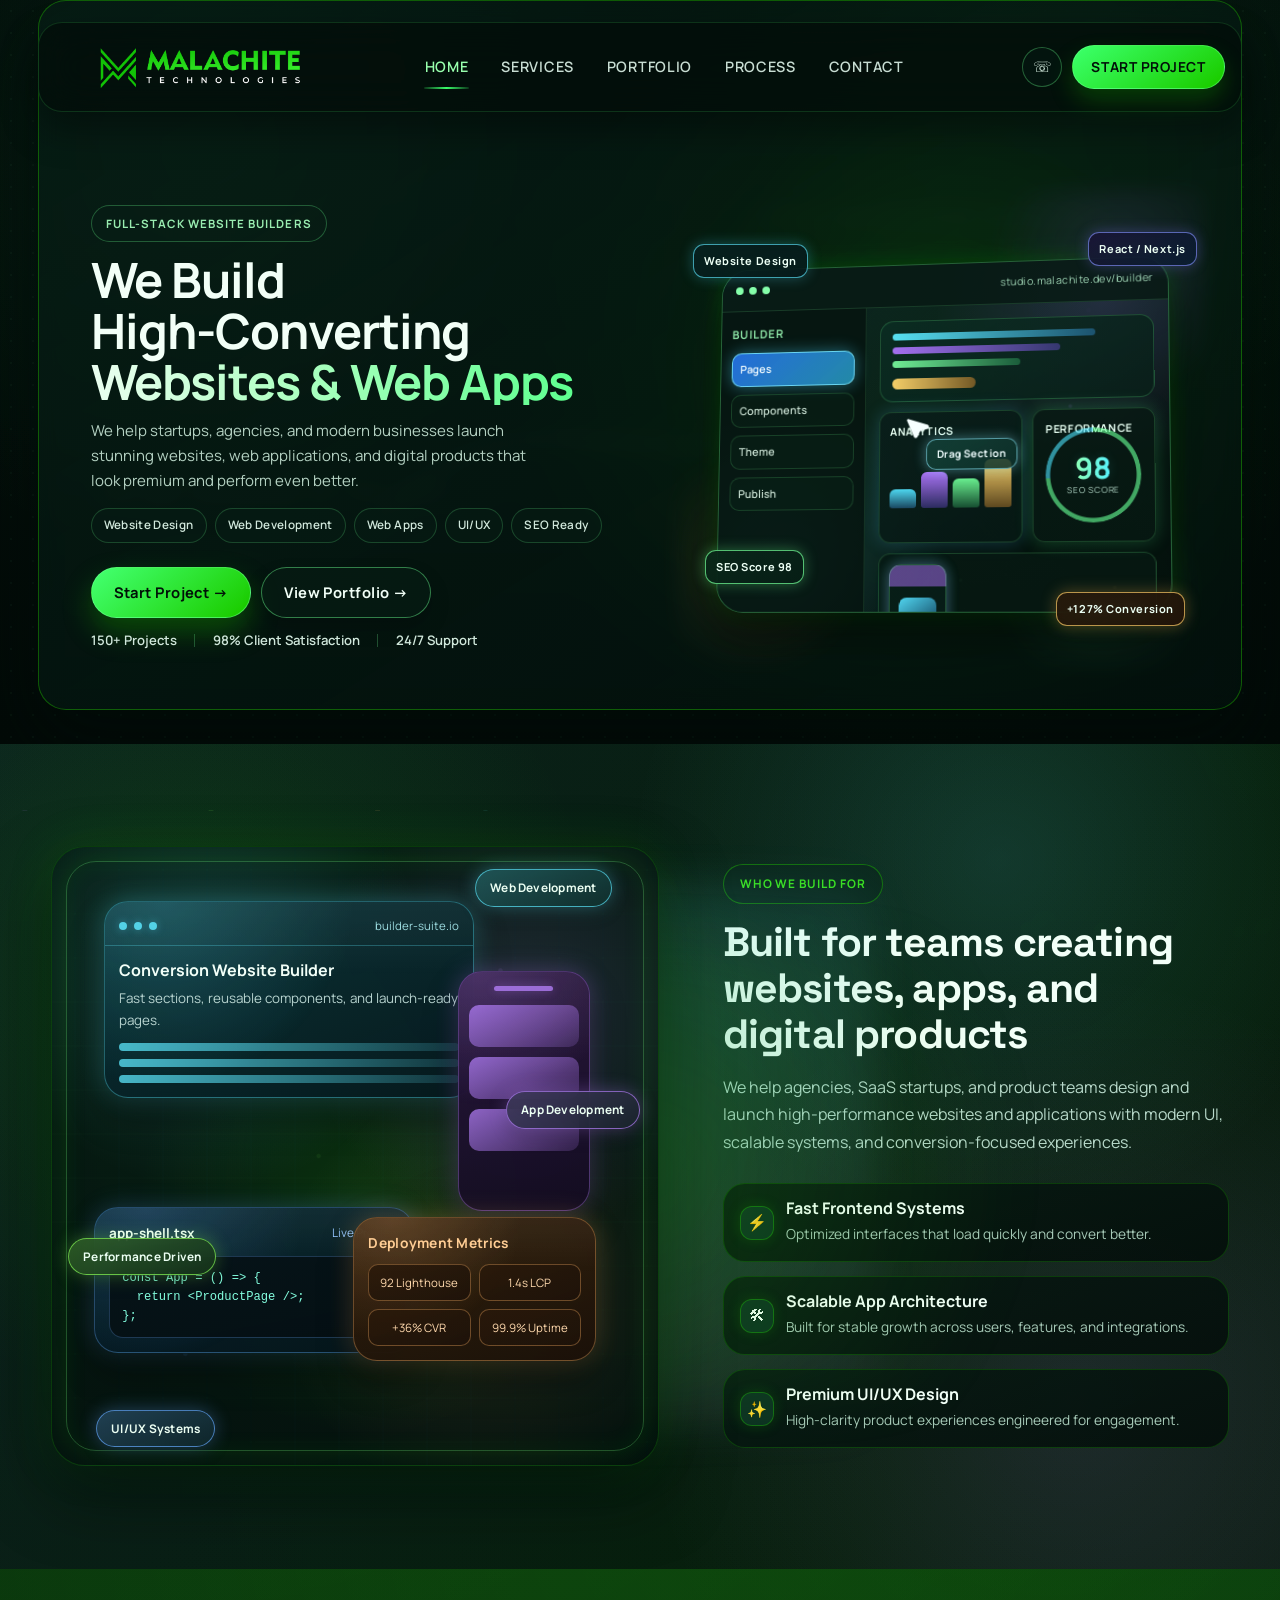
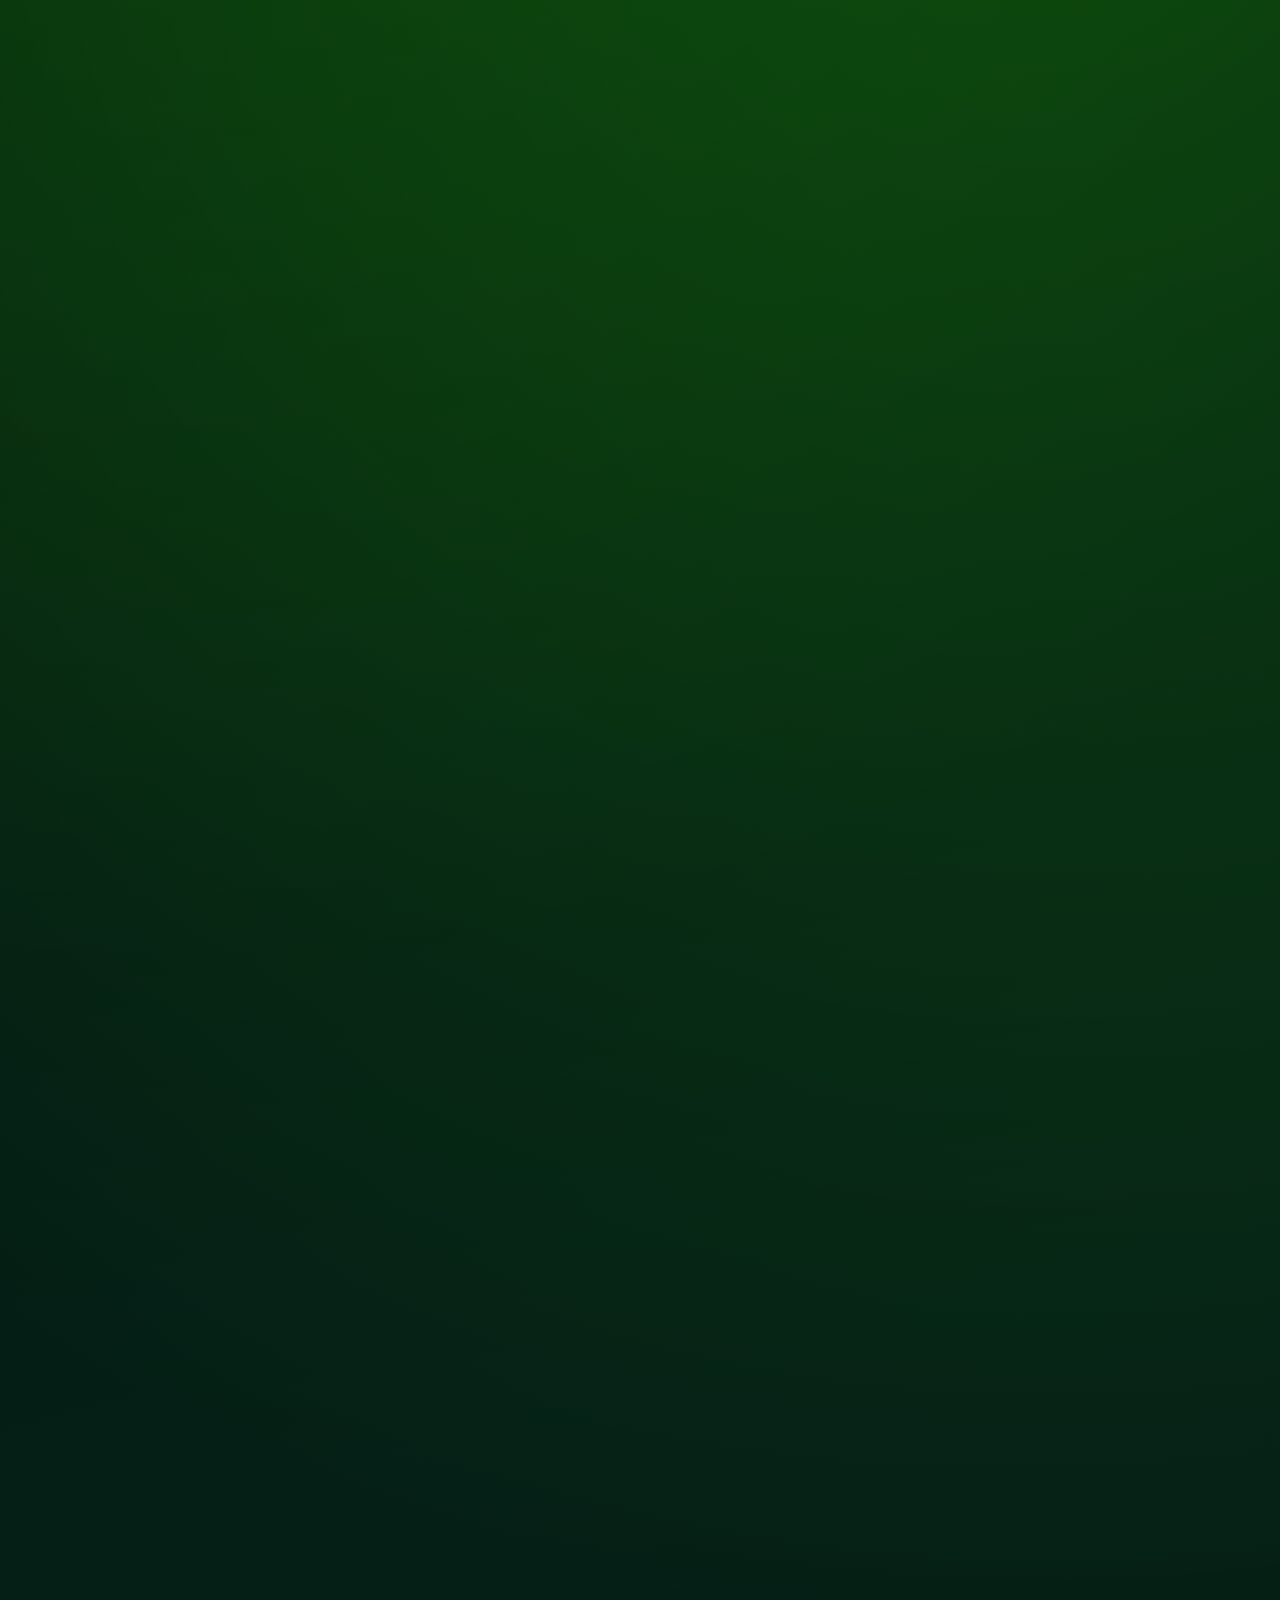
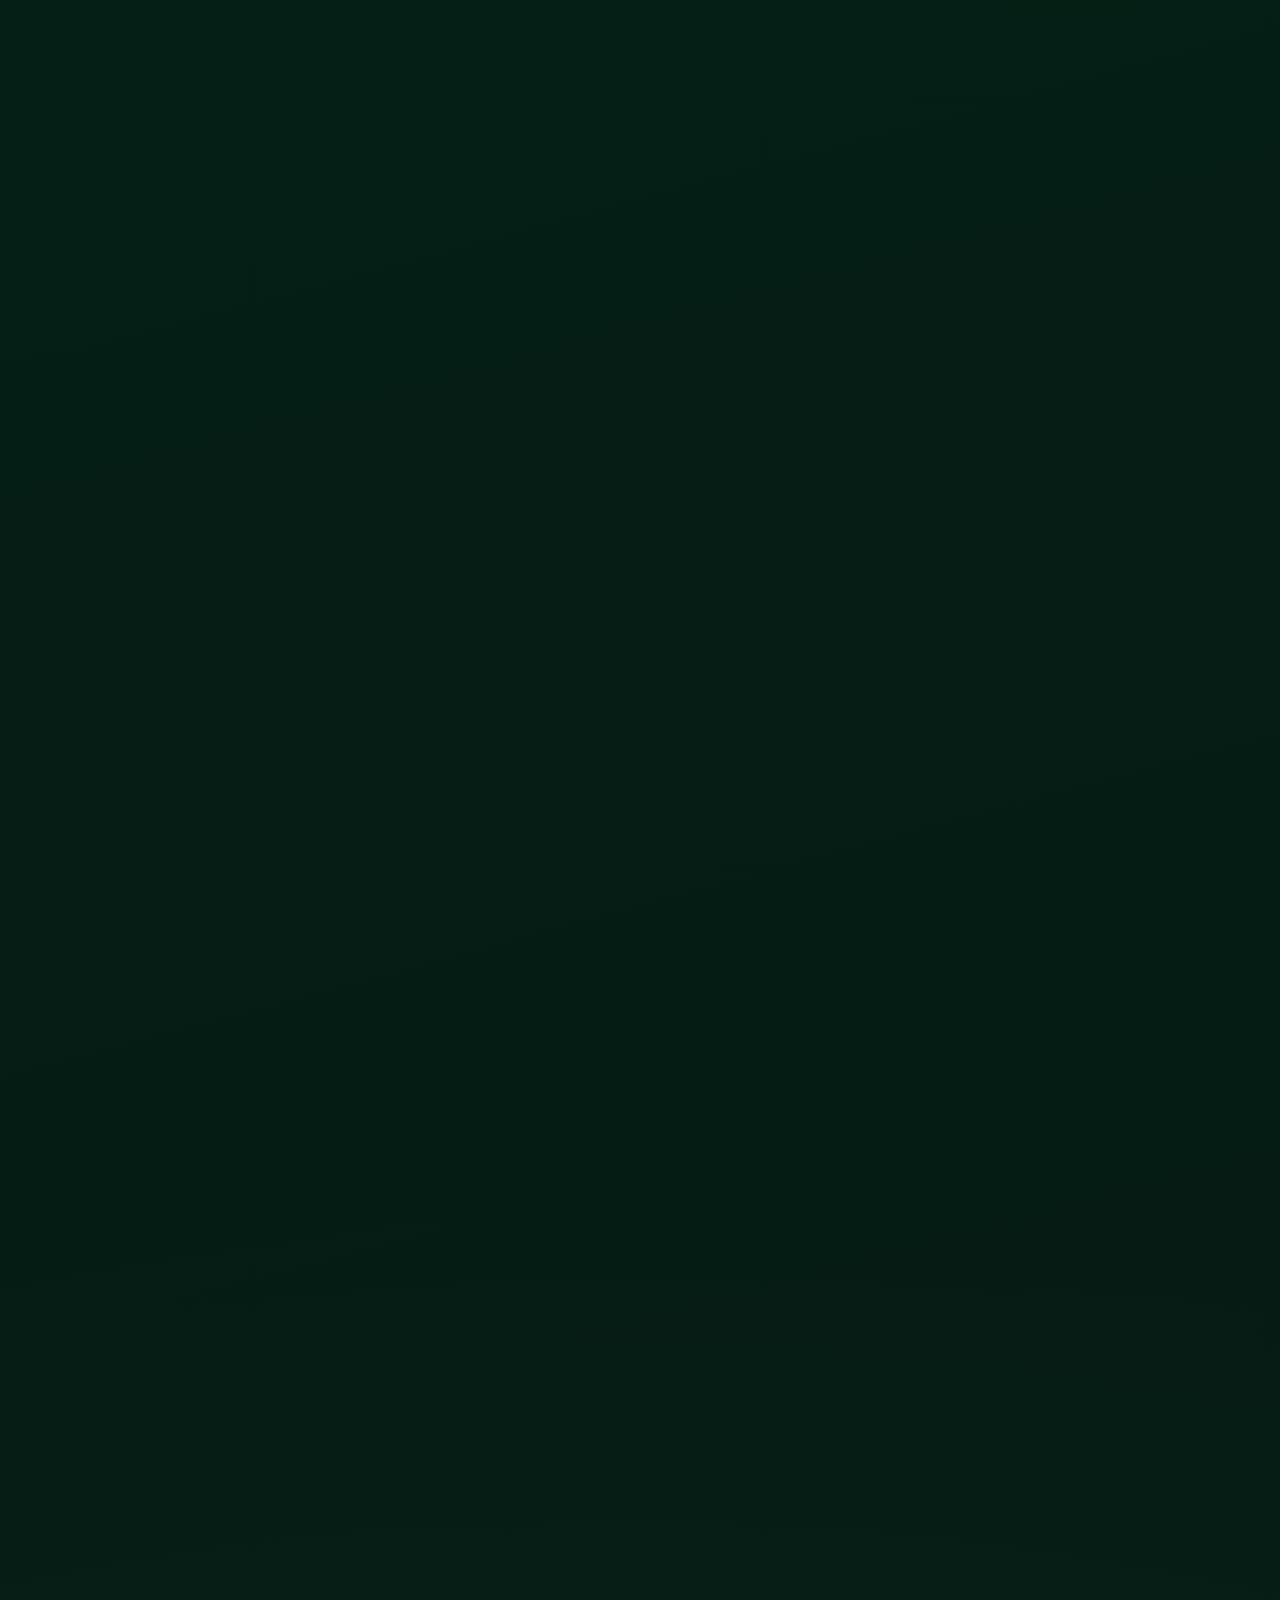
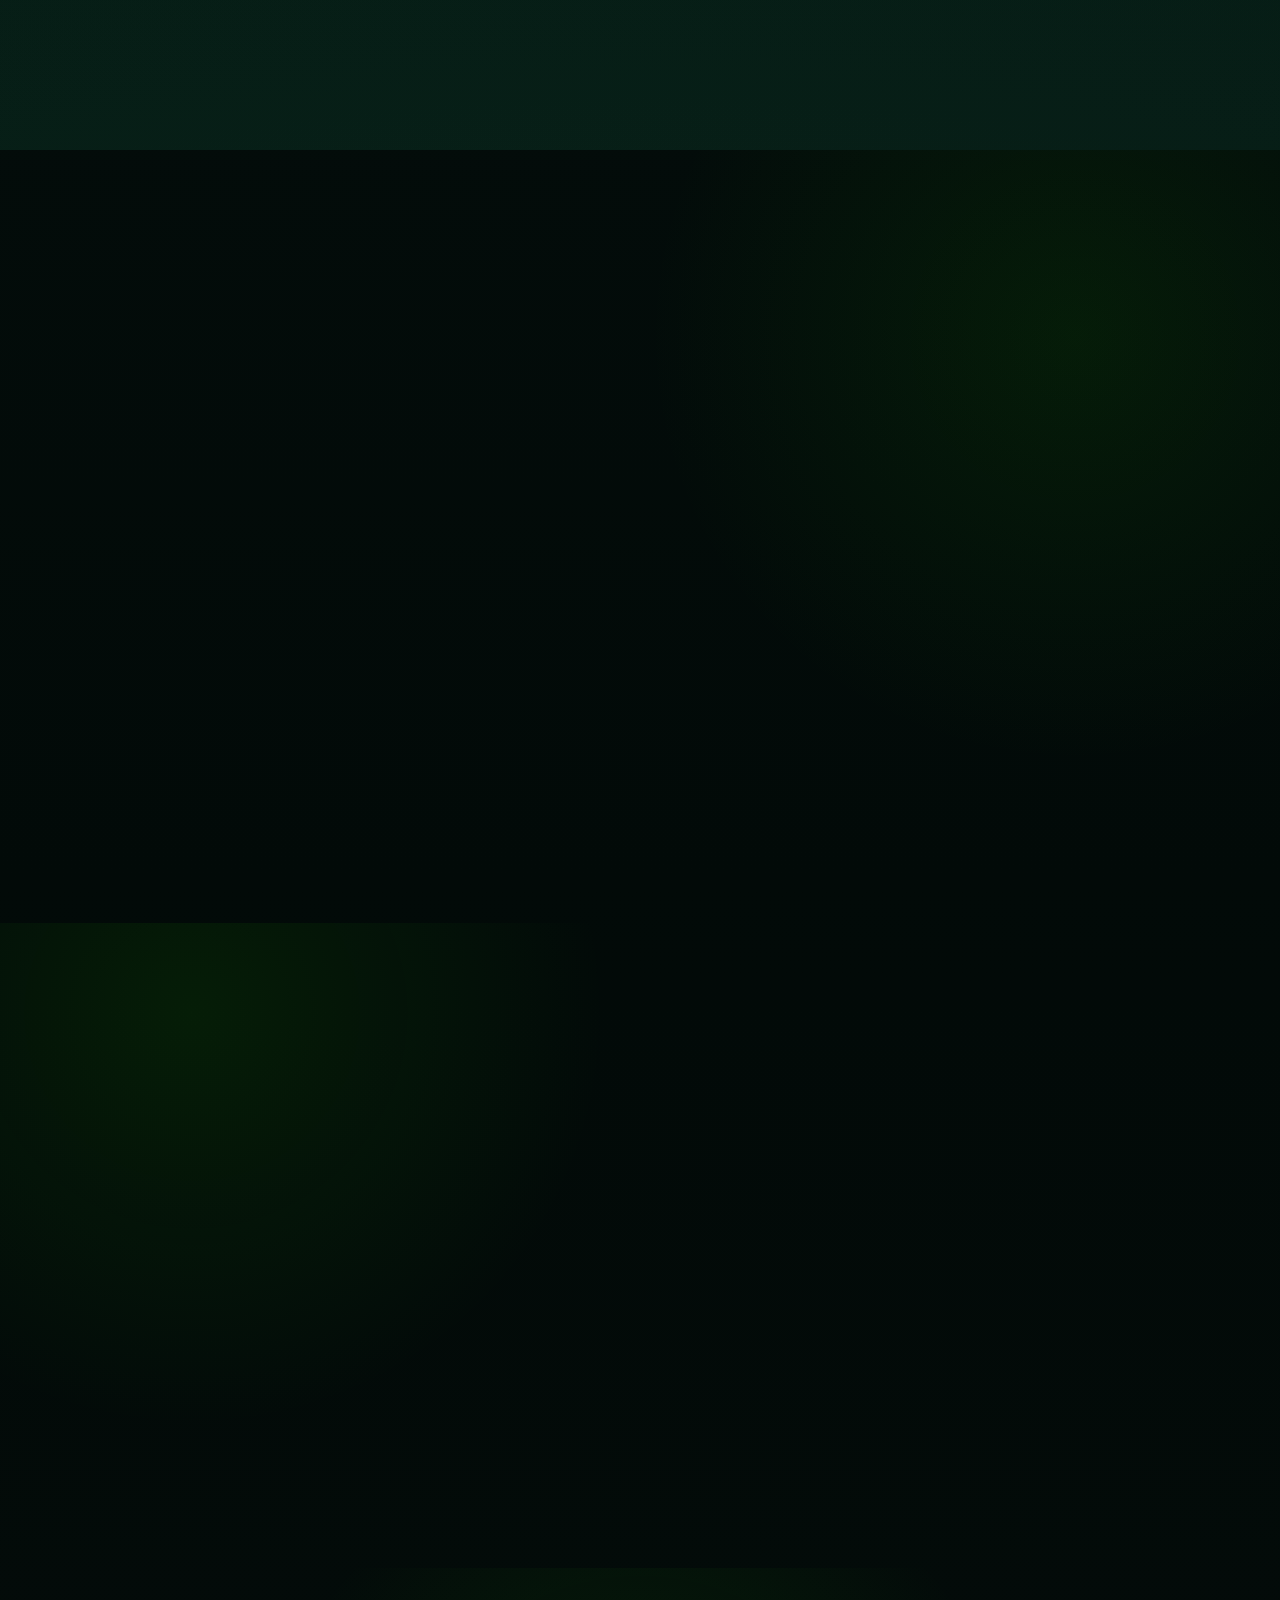
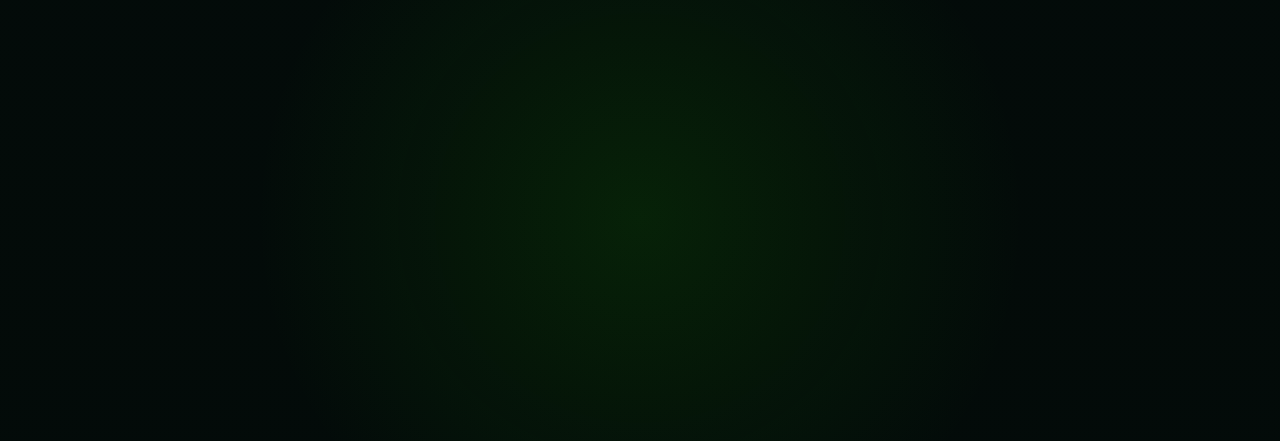
==== commit b99e6b70: "feat: revamp hero, navbar, and footer with premium builder UI" ====
--- a/index.html
+++ b/index.html
@@ -24,699 +24,567 @@
     </div>
   </div>
 
-  <section class="hero-section" id="home">
-    <div class="hero-bg">
-      <div class="hero-slideshow" aria-hidden="true">
-        <div class="hero-slide active" style="background-image: url('https://images.unsplash.com/photo-1517180102446-f3ece451e9d8?auto=format&fit=crop&w=1600&q=65');"></div>
-        <div class="hero-slide" data-bg="https://images.unsplash.com/photo-1551650975-87deedd944c3?auto=format&fit=crop&w=1600&q=65"></div>
-        <div class="hero-slide" data-bg="https://images.unsplash.com/photo-1677442136019-21780ecad995?auto=format&fit=crop&w=1600&q=65"></div>
-        <div class="hero-slide" data-bg="https://images.unsplash.com/photo-1545235617-7a424c1a60cc?auto=format&fit=crop&w=1600&q=65"></div>
-        <div class="hero-slide" data-bg="https://images.unsplash.com/photo-1639322537228-f710d846310a?auto=format&fit=crop&w=1600&q=65"></div>
-        <div class="hero-slide" data-bg="https://images.unsplash.com/photo-1460925895917-afdab827c52f?auto=format&fit=crop&w=1600&q=65"></div>
-      </div>
-    </div>
-    <div class="hero-overlay"></div>
-
-    <header class="hero-header">
-      <div class="container nav-wrap">
-        <a href="index.html" class="logo">
-          <img src="asset/img/LOGOVB 1.png" alt="Malachite Technologies Logo" width="262" height="76" loading="eager" fetchpriority="high" decoding="async" />
-        </a>
-
-        <nav class="desktop-nav" aria-label="Primary Navigation">
+  <section class="hero-section hero-ultra-hero" id="home">
+    <div class="ultra-hero-bg" aria-hidden="true">
+      <div class="ultra-bg-gradient"></div>
+      <div class="ultra-dot-grid"></div>
+      <div class="ultra-browser-glow"></div>
+      <div class="ultra-bg-particles"></div>
+      <span class="ultra-bg-snippet snippet-a">const page = buildLanding({ cta: "Start Project" });</span>
+      <span class="ultra-bg-snippet snippet-b">&lt;section class="hero-preview" data-conversion="+127%" /&gt;</span>
+      <svg class="ultra-bg-curve" viewBox="0 0 1400 860" preserveAspectRatio="none">
+        <path d="M84 660C196 536 302 680 442 546C596 398 746 564 912 434C1058 322 1194 370 1318 286" />
+      </svg>
+    </div>
+
+    <header class="hero-header ultra-hero-header">
+      <div class="container ultra-nav-shell">
+        <div class="nav-wrap ultra-nav-wrap">
+          <a href="index.html" class="logo ultra-logo-link navbar-brand" aria-label="Malachite Technologies Home">
+            <img
+              src="asset/img/mlckinew-navbar.png"
+              alt="Malachite Technologies"
+              class="ultra-logo-image"
+              height="48"
+              loading="eager"
+              fetchpriority="high"
+              decoding="async"
+            />
+          </a>
+
+          <nav class="desktop-nav ultra-desktop-nav" aria-label="Primary Navigation">
+            <a href="index.html" data-nav="home">Home</a>
+            <a href="services.html" data-nav="services">Services</a>
+            <a href="portfolio.html" data-nav="portfolio">Portfolio</a>
+            <a href="index.html#process" data-nav="process">Process</a>
+            <a href="contact.html" data-nav="contact">Contact</a>
+          </nav>
+
+          <div class="header-actions ultra-header-actions">
+            <a href="tel:+918800440643" class="ultra-phone-btn" aria-label="Call Malachite">&#9743;</a>
+            <a href="contact.html" class="ultra-main-cta" data-nav="contact">Start Project</a>
+            <button class="menu-toggle ultra-menu-toggle" id="menuToggle" aria-label="Open navigation menu">&#9776;</button>
+          </div>
+        </div>
+
+        <div class="mobile-menu ultra-mobile-menu" id="mobileMenu">
           <a href="index.html" data-nav="home">Home</a>
-          <a href="about.html" data-nav="about">About</a>
           <a href="services.html" data-nav="services">Services</a>
           <a href="portfolio.html" data-nav="portfolio">Portfolio</a>
-          <a href="blog.html" data-nav="blog">Blog</a>
-        </nav>
-
-        <div class="header-actions">
-          <a href="contact.html" class="contact-btn" data-nav="contact">Contact Us</a>
-          <button class="menu-toggle" id="menuToggle" aria-label="Open navigation menu">&#9776;</button>
-        </div>
-      </div>
-
-      <div class="mobile-menu" id="mobileMenu">
-        <a href="index.html" data-nav="home">Home</a>
-        <a href="about.html" data-nav="about">About</a>
-        <a href="services.html" data-nav="services">Services</a>
-          <a href="portfolio.html" data-nav="portfolio">Portfolio</a>
-          <a href="blog.html" data-nav="blog">Blog</a>
-        <a href="contact.html" class="contact-btn mobile-contact-btn" data-nav="contact">Contact Us</a>
+          <a href="index.html#process" data-nav="process">Process</a>
+          <a href="contact.html" data-nav="contact">Contact</a>
+          <a href="contact.html" class="ultra-main-cta mobile-start-btn" data-nav="contact">Start Project</a>
+        </div>
       </div>
     </header>
 
-    <div class="container hero-content">
-      <div class="hero-main-layout">
-        <div class="hero-copy">
-          <h1 class="hero-title-white">Building Brands and Boosting Businesses</h1>
-          <h2 class="hero-title-accent">Your 360&deg; Digital Marketing Services and IT Outsourcing Partner</h2>
-          <p class="hero-subtext">Ready To Conquer The Market? Let's Do It with Our Best Digital Marketing Services!</p>
-          <div class="hero-buttons"><a href="services.html" class="btn btn-accent">View Services &rarr;</a><a href="contact.html" class="btn btn-white">Book A Call &rarr;</a></div>
-        </div>
-
-        <div class="hero-honeycomb-panel">
-          <div class="hero-honeycomb-bg"></div>
-
-          <div class="hero-center-pill" >Malachite</div>
-
-          <div class="hero-floating-item item-development">
-            <div class="hero-cursor purple"></div>
-            <span>Development</span>
-          </div>
-
-          <div class="hero-floating-item item-design">
-            <div class="hero-cursor blue"></div>
-            <span>Design</span>
-          </div>
-
-          <div class="hero-floating-item item-ai">
-            <div class="hero-cursor orange"></div>
-            <span>Quality Services</span>
-          </div>
-
-          <div class="hero-floating-item item-marketing">
-            <div class="hero-cursor green"></div>
-            <span>Marketing</span>
-          </div>
+    <div class="container hero-content ultra-hero-content">
+      <div class="hero-main-layout ultra-main-layout">
+        <div class="hero-copy ultra-copy">
+          <p class="ultra-badge">FULL-STACK WEBSITE BUILDERS</p>
+
+          <h1 class="ultra-hero-title">
+            <span>We Build</span>
+            <span>High-Converting</span>
+            <span class="highlight">Websites &amp; Web Apps</span>
+          </h1>
+
+          <p class="ultra-hero-subtext">
+            We help startups, agencies, and modern businesses launch stunning websites, web applications,
+            and digital products that look premium and perform even better.
+          </p>
+
+          <div class="ultra-feature-row" aria-label="Core capabilities">
+            <span>Website Design</span>
+            <span>Web Development</span>
+            <span>Web Apps</span>
+            <span>UI/UX</span>
+            <span>SEO Ready</span>
+          </div>
+
+          <div class="hero-buttons ultra-hero-buttons">
+            <a href="contact.html" class="btn ultra-cta-primary">Start Project &rarr;</a>
+            <a href="portfolio.html" class="btn ultra-cta-secondary">View Portfolio &rarr;</a>
+          </div>
+
+          <div class="ultra-trust-row" aria-label="Trust indicators">
+            <span>150+ Projects</span>
+            <span>98% Client Satisfaction</span>
+            <span>24/7 Support</span>
+          </div>
+        </div>
+
+        <div class="ultra-hero-visual" aria-label="Website builder dashboard mockup">
+          <div class="ultra-browser-shell">
+            <div class="ultra-browser-top">
+              <div class="ultra-browser-dots"><span></span><span></span><span></span></div>
+              <small>studio.malachite.dev/builder</small>
+            </div>
+
+            <div class="ultra-browser-body">
+              <aside class="ultra-browser-sidebar">
+                <h3>Builder</h3>
+                <ul>
+                  <li class="active">Pages</li>
+                  <li>Components</li>
+                  <li>Theme</li>
+                  <li>Publish</li>
+                </ul>
+              </aside>
+
+              <div class="ultra-browser-canvas">
+                <div class="ultra-canvas-hero">
+                  <div class="line lg"></div>
+                  <div class="line md"></div>
+                  <div class="line sm"></div>
+                  <div class="cta-line"></div>
+                </div>
+
+                <div class="ultra-canvas-grid">
+                  <article class="ultra-canvas-chart">
+                    <h4>Analytics</h4>
+                    <div class="bars"><span></span><span></span><span></span><span></span></div>
+                  </article>
+                  <article class="ultra-canvas-stats">
+                    <h4>Performance</h4>
+                    <div class="ultra-score-ring" aria-label="SEO score 98">
+                      <strong>98</strong>
+                      <small>SEO SCORE</small>
+                    </div>
+                  </article>
+                  <article class="ultra-canvas-mobile">
+                    <span></span>
+                    <small>Mobile View</small>
+                  </article>
+                </div>
+              </div>
+            </div>
+
+            <div class="ultra-drag-chip">Drag Section</div>
+            <div class="ultra-drag-cursor"></div>
+          </div>
+
+          <article class="ultra-float-card card-design">Website Design</article>
+          <article class="ultra-float-card card-stack">React / Next.js</article>
+          <article class="ultra-float-card card-seo">SEO Score 98</article>
+          <article class="ultra-float-card card-conversion">+127% Conversion</article>
         </div>
       </div>
     </div>
   </section>
 
-  <section class="solution-section" id="development-marketing">
-    <div class="container solution-wrap">
-      <div class="solution-head">
-        <p class="solution-kicker">What can we do for you?</p>
-        <h2>Development and Marketing</h2>
-      </div>
-
-      <div class="solution-layout">
-        <div class="solution-copy">
-          <span class="solution-tag">Development</span>
-          <h3>Innovative Development Solutions for <span>Smart Success</span></h3>
-          <p>
-            We specialize in crafting unique web and mobile solutions tailored to your business goals.
-            From intuitive user experiences to scalable architecture, we build platforms designed for
-            performance and long-term growth.
-          </p>
-          <a href="services.html" class="solution-btn"><span>Let&#39;s Go</span></a>
-        </div>
-
-        <div class="solution-network" aria-label="Development and Marketing Technology Network">
-          <svg class="solution-lines" viewBox="0 0 640 420" role="presentation" aria-hidden="true">
-            <g class="solution-lines-back">
-              <path fill="none" d="M320 188 H248 Q228 188 228 208 V232"></path>
-              <path fill="none" d="M320 188 H392 Q412 188 412 208 V232"></path>
-              <path fill="none" d="M160 238 H188 Q208 238 208 258 V280"></path>
-              <path fill="none" d="M480 238 H452 Q432 238 432 258 V280"></path>
-              <path fill="none" d="M188 322 H262 Q282 322 282 302 V286"></path>
-              <path fill="none" d="M452 322 H378 Q358 322 358 302 V286"></path>
-              <path fill="none" d="M320 252 V304"></path>
-              <path fill="none" d="M282 286 H358"></path>
-              <path fill="none" d="M148 170 H232 Q252 170 252 190 V292 Q252 316 276 320 H304"></path>
-              <path fill="none" d="M492 170 H408 Q388 170 388 190 V292 Q388 316 364 320 H336"></path>
-              <path fill="none" d="M232 186 H408"></path>
-              <path fill="none" d="M304 344 H320 Q328 344 328 336 V330"></path>
-              <path fill="none" d="M336 344 H320 Q312 344 312 336 V330"></path>
-            </g>
-            <g class="solution-lines-main">
-              <path fill="none" d="M320 170 V205"></path>
-              <path fill="none" d="M320 205 H224"></path>
-              <path fill="none" d="M320 205 H416"></path>
-              <path fill="none" d="M224 205 H170 Q150 205 150 185 V176"></path>
-              <path fill="none" d="M224 205 H156 Q136 205 136 225 V238"></path>
-              <path fill="none" d="M224 205 V302 Q224 322 204 322 H188"></path>
-              <path fill="none" d="M416 205 H470 Q490 205 490 185 V176"></path>
-              <path fill="none" d="M416 205 H484 Q504 205 504 225 V238"></path>
-              <path fill="none" d="M416 205 V302 Q416 322 436 322 H452"></path>
-              <path fill="none" d="M320 205 V314"></path>
-              <path fill="none" d="M320 314 H296 Q276 314 276 334 V342"></path>
-              <path fill="none" d="M320 314 H344 Q364 314 364 334 V342"></path>
-              <path fill="none" d="M276 342 H304 Q320 342 320 349"></path>
-              <path fill="none" d="M364 342 H336 Q320 342 320 349"></path>
-            </g>
-            <g class="solution-lines-trail">
-              <path fill="none" d="M320 170 V205 H224 H170 Q150 205 150 185 V176"></path>
-              <path fill="none" d="M320 170 V205 H224 H156 Q136 205 136 225 V238"></path>
-              <path fill="none" d="M320 170 V205 H224 V302 Q224 322 204 322 H188"></path>
-              <path fill="none" d="M320 170 V205 H416 H470 Q490 205 490 185 V176"></path>
-              <path fill="none" d="M320 170 V205 H416 H484 Q504 205 504 225 V238"></path>
-              <path fill="none" d="M320 170 V205 H416 V302 Q416 322 436 322 H452"></path>
-              <path fill="none" d="M320 170 V205 V314 H296 Q276 314 276 334 V342 H304 Q320 342 320 349"></path>
-              <path fill="none" d="M320 170 V205 V314 H344 Q364 314 364 334 V342 H336 Q320 342 320 349"></path>
-            </g>
-            <g class="solution-lines-flow">
-              <path fill="none" d="M320 170 V205 H224 H170 Q150 205 150 185 V176"></path>
-              <path fill="none" d="M320 170 V205 H224 H156 Q136 205 136 225 V238"></path>
-              <path fill="none" d="M320 170 V205 H224 V302 Q224 322 204 322 H188"></path>
-              <path fill="none" d="M320 170 V205 H416 H470 Q490 205 490 185 V176"></path>
-              <path fill="none" d="M320 170 V205 H416 H484 Q504 205 504 225 V238"></path>
-              <path fill="none" d="M320 170 V205 H416 V302 Q416 322 436 322 H452"></path>
-              <path fill="none" d="M320 170 V205 V314 H296 Q276 314 276 334 V342 H304 Q320 342 320 349"></path>
-              <path fill="none" d="M320 170 V205 V314 H344 Q364 314 364 334 V342 H336 Q320 342 320 349"></path>
-            </g>
-            <g class="solution-lines-flow-secondary">
-              <path fill="none" d="M320 170 V205 H224 H170 Q150 205 150 185 V176"></path>
-              <path fill="none" d="M320 170 V205 H416 H470 Q490 205 490 185 V176"></path>
-              <path fill="none" d="M320 170 V205 H416 V302 Q416 322 436 322 H452"></path>
-              <path fill="none" d="M320 170 V205 V314 H296 Q276 314 276 334 V342 H304 Q320 342 320 349"></path>
-            </g>
-          </svg>
-
-          <div class="solution-core">Malachite</div>
-
-          <div class="solution-node node-react"><i class="devicon-react-original"></i></div>
-          <div class="solution-node node-wordpress"><i class="devicon-wordpress-plain"></i></div>
-          <div class="solution-node node-nodejs"><i class="devicon-nodejs-plain"></i></div>
-          <div class="solution-node node-php"><i class="devicon-php-plain"></i></div>
-          <div class="solution-node node-html"><i class="devicon-html5-plain"></i></div>
-          <div class="solution-node node-css"><i class="devicon-css3-plain"></i></div>
-          <div class="solution-node node-js"><i class="devicon-javascript-plain"></i></div>
-        </div>
-      </div>
-    </div>
-  </section>
-
-<section class="about-company-section" id="about">
-  <div class="container about-company-wrap">
-    <div class="about-company-visual">
-      <div class="about-company-visual-glow"></div>
-      <div class="about-company-outline-box"></div>
-      <div class="about-company-person-frame">
-        <img
-          class="about-company-person"
-          src="https://images.unsplash.com/photo-1573164713714-d95e436ab8d6?auto=format&fit=crop&w=960&q=65"
-          alt="Professional working on a laptop in a modern tech workspace"
-          loading="lazy" decoding="async"
-        />
-      </div>
-
-      <div class="about-company-card card-analytics">
-        <strong>Insights</strong>
-        <span>Campaign Performance</span>
-      </div>
-
-      <div class="about-company-card card-reviews">
-        <strong>5 Stars</strong>
-        <span>Read Our Success Stories</span>
-      </div>
-
-      <div class="about-company-icon icon-target">&#127919;</div>
-      <div class="about-company-icon icon-smile">&#128522;</div>
-      <div class="about-company-icon icon-spark">&#10022;</div>
-    </div>
-
-    <div class="about-company-content">
-      <span class="about-company-tag">About Company</span>
-      <h2>Skills To Improve Your Company Brand</h2>
+  <section class="studio-about-section" id="about">
+  <div class="container studio-about-layout">
+    <div class="studio-about-visual" data-parallax="0.012">
+      <div class="studio-about-grid"></div>
+      <div class="studio-about-outline"></div>
+
+      <article class="studio-panel studio-browser-panel" >
+        <header>
+          <span></span><span></span><span></span>
+          <small>builder-suite.io</small>
+        </header>
+        <div class="studio-browser-body">
+          <h3>Conversion Website Builder</h3>
+          <p>Fast sections, reusable components, and launch-ready pages.</p>
+          <div class="studio-browser-bars">
+            <span></span><span></span><span></span>
+          </div>
+        </div>
+      </article>
+
+      <article class="studio-panel studio-code-panel" >
+        <header>
+          <strong>app-shell.tsx</strong>
+          <span>Live Preview</span>
+        </header>
+        <pre><code>const App = () =&gt; {
+  return &lt;ProductPage /&gt;;
+};</code></pre>
+      </article>
+
+      <article class="studio-panel studio-mobile-panel" >
+        <span class="mobile-notch"></span>
+        <div class="mobile-widget"></div>
+        <div class="mobile-widget"></div>
+        <div class="mobile-widget"></div>
+      </article>
+
+      <article class="studio-panel studio-dashboard-panel" >
+        <h4>Deployment Metrics</h4>
+        <div class="studio-metric-grid">
+          <span>92 Lighthouse</span>
+          <span>1.4s LCP</span>
+          <span>+36% CVR</span>
+          <span>99.9% Uptime</span>
+        </div>
+      </article>
+
+      <span class="studio-floating-tag tag-web">Web Development</span>
+      <span class="studio-floating-tag tag-app">App Development</span>
+      <span class="studio-floating-tag tag-ui">UI/UX Systems</span>
+      <span class="studio-floating-tag tag-speed">Performance Driven</span>
+    </div>
+
+    <div class="studio-about-content">
+      <span class="studio-eyebrow">WHO WE BUILD FOR</span>
+      <h2>Built for teams creating websites, apps, and digital products</h2>
       <p>
-        It is a long established fact that a reader will be distracted by readable
-        content on a page while looking at its layout. We build clear, growth-ready
-        systems that keep your brand ahead.
+        We help agencies, SaaS startups, and product teams design and launch high-performance websites
+        and applications with modern UI, scalable systems, and conversion-focused experiences.
       </p>
 
-      <div class="about-company-progress-grid">
-        <div class="about-company-progress-item">
-          <div class="about-company-progress" style="--progress: 65;">
-            <svg viewBox="0 0 120 120" aria-hidden="true" focusable="false">
-              <circle class="about-company-progress-track" cx="60" cy="60" r="50"></circle>
-              <circle class="about-company-progress-fill" cx="60" cy="60" r="50"></circle>
-            </svg>
-            <span>65%</span>
-          </div>
-          <p>Paid Search<br>Marketing</p>
-        </div>
-
-        <div class="about-company-progress-item">
-          <div class="about-company-progress" style="--progress: 95;">
-            <svg viewBox="0 0 120 120" aria-hidden="true" focusable="false">
-              <circle class="about-company-progress-track" cx="60" cy="60" r="50"></circle>
-              <circle class="about-company-progress-fill" cx="60" cy="60" r="50"></circle>
-            </svg>
-            <span>95%</span>
-          </div>
-          <p>Search Engine<br>Optimization</p>
-        </div>
-      </div>
-
-      <div class="about-company-actions">
-        <a href="about.html" class="btn btn-accent about-company-btn-main">Explore More</a>
-        <a href="about.html" class="btn btn-accent about-company-btn-arrow" aria-label="Explore About Company">&#8599;</a>
-      </div>
-    </div>
-  </div>
-</section>
-
-<section class="services-section" id="services">
+      <div class="studio-feature-grid">
+        <article class="studio-feature-card">
+          <span class="studio-feature-icon">&#9889;</span>
+          <div>
+            <h3>Fast Frontend Systems</h3>
+            <p>Optimized interfaces that load quickly and convert better.</p>
+          </div>
+        </article>
+
+        <article class="studio-feature-card">
+          <span class="studio-feature-icon">&#128736;</span>
+          <div>
+            <h3>Scalable App Architecture</h3>
+            <p>Built for stable growth across users, features, and integrations.</p>
+          </div>
+        </article>
+
+        <article class="studio-feature-card">
+          <span class="studio-feature-icon">&#10024;</span>
+          <div>
+            <h3>Premium UI/UX Design</h3>
+            <p>High-clarity product experiences engineered for engagement.</p>
+          </div>
+        </article>
+      </div>
+    </div>
+  </div>
+</section>
+
+<section class="studio-services-section" id="services">
   <div class="container">
-    <div class="services-header">
-      <div class="services-tag">Our Services</div>
-      <h2>Solutions built to grow your digital presence</h2>
-      <p>
-        We offer creative, technical, and marketing services to help brands build,
-        launch, and scale online.
-      </p>
-    </div>
-
-    <div class="services-grid">
-      <div class="service-card">
-        <div class="service-icon">&#128187;</div>
-        <h3>Web Development</h3>
+    <div class="studio-section-header">
+      <span class="studio-eyebrow">CORE SERVICES</span>
+      <h2>Development services tailored for product teams</h2>
+      <p>Purpose-built execution for founders, agencies, and technical teams shipping modern products.</p>
+    </div>
+
+    <div class="studio-services-grid">
+      <article class="studio-service-card service-web">
+        <span class="studio-service-streak" aria-hidden="true"></span>
+        <span class="studio-service-icon">&#128187;</span>
+        <div class="studio-service-content">
+          <span class="studio-service-category">WEBSITE</span>
+          <h3>Web Development</h3>
+          <p>Custom websites, landing pages, SaaS platforms, and business websites.</p>
+          <p class="studio-service-micro">Fast, scalable, SEO-ready</p>
+        </div>
+        <a href="services.html#web-development" class="studio-service-cta" aria-label="Web Development service">
+          <span class="studio-service-cta-label">Explore Service</span>
+          <span class="studio-service-cta-arrow">&rarr;</span>
+        </a>
+      </article>
+
+      <article class="studio-service-card service-ui">
+        <span class="studio-service-streak" aria-hidden="true"></span>
+        <span class="studio-service-icon">&#127912;</span>
+        <div class="studio-service-content">
+          <span class="studio-service-category">DESIGN</span>
+          <h3>UI/UX Design</h3>
+          <p>Premium user experiences designed for products, websites, and applications.</p>
+          <p class="studio-service-micro">Modern interfaces with conversion focus</p>
+        </div>
+        <a href="services.html#ui-ux-design" class="studio-service-cta" aria-label="UI UX Design service">
+          <span class="studio-service-cta-label">Explore Service</span>
+          <span class="studio-service-cta-arrow">&rarr;</span>
+        </a>
+      </article>
+
+      <article class="studio-service-card service-app">
+        <span class="studio-service-streak" aria-hidden="true"></span>
+        <span class="studio-service-icon">&#128241;</span>
+        <div class="studio-service-content">
+          <span class="studio-service-category">APPLICATION</span>
+          <h3>App Development</h3>
+          <p>Modern web apps and mobile-first digital platforms built to scale.</p>
+          <p class="studio-service-micro">Cross-platform, launch-ready</p>
+        </div>
+        <a href="services.html#app-development" class="studio-service-cta" aria-label="App Development service">
+          <span class="studio-service-cta-label">Explore Service</span>
+          <span class="studio-service-cta-arrow">&rarr;</span>
+        </a>
+      </article>
+    </div>
+  </div>
+</section>
+
+<section class="studio-portfolio-section" id="portfolio">
+  <div class="container">
+    <div class="studio-section-header">
+      <span class="studio-eyebrow">SHOWCASE</span>
+      <h2>Selected products and platforms we have built</h2>
+    </div>
+
+    <div class="studio-filter-tabs" role="tablist" aria-label="Portfolio Filters">
+      <button class="studio-filter-tab active" type="button" data-filter="websites">Websites</button>
+      <button class="studio-filter-tab" type="button" data-filter="applications">Applications</button>
+      <button class="studio-filter-tab" type="button" data-filter="dashboards">Dashboards</button>
+      <button class="studio-filter-tab" type="button" data-filter="landing-pages">Landing Pages</button>
+    </div>
+
+    <div class="studio-showcase-grid">
+      <article class="studio-showcase-card" data-types="websites applications dashboards">
+        <div class="studio-showcase-image-wrap">
+          <img src="https://images.unsplash.com/photo-1461749280684-dccba630e2f6?auto=format&fit=crop&w=1200&q=70" alt="SaaS analytics dashboard interface" loading="lazy" decoding="async" />
+        </div>
+        <div class="studio-showcase-content">
+          <span class="studio-badge">Dashboard Platform</span>
+          <h3>SaaS Analytics Dashboard</h3>
+          <p>Data-rich monitoring suite built for fast insights, role-based views, and high-volume reporting workflows.</p>
+          <div class="studio-tech-tags">
+            <span>React</span><span>Next.js</span><span>Node</span>
+          </div>
+        </div>
+      </article>
+
+      <article class="studio-showcase-card" data-types="websites landing-pages">
+        <div class="studio-showcase-image-wrap">
+          <img src="https://images.unsplash.com/photo-1498050108023-c5249f4df085?auto=format&fit=crop&w=1200&q=70" alt="High converting business website" loading="lazy" decoding="async" />
+        </div>
+        <div class="studio-showcase-content">
+          <span class="studio-badge">Growth Website</span>
+          <h3>High-Converting Business Website</h3>
+          <p>Conversion-first website system designed for service brands, demand capture, and scalable lead generation.</p>
+          <div class="studio-tech-tags">
+            <span>Next.js</span><span>UI/UX</span><span>Node</span>
+          </div>
+        </div>
+      </article>
+
+      <article class="studio-showcase-card" data-types="websites applications landing-pages">
+        <div class="studio-showcase-image-wrap">
+          <img src="https://images.unsplash.com/photo-1512941937669-90a1b58e7e9c?auto=format&fit=crop&w=1200&q=70" alt="Mobile app user interface system" loading="lazy" decoding="async" />
+        </div>
+        <div class="studio-showcase-content">
+          <span class="studio-badge">App Design System</span>
+          <h3>Mobile App UI System</h3>
+          <p>Unified design language and reusable components for mobile experiences that feel fast, polished, and intuitive.</p>
+          <div class="studio-tech-tags">
+            <span>Flutter</span><span>UI/UX</span><span>Firebase</span>
+          </div>
+        </div>
+      </article>
+    </div>
+
+    <div class="studio-showcase-action">
+      <a href="portfolio.html#portfolio" class="btn btn-accent">View Full Showcase</a>
+    </div>
+  </div>
+</section>
+
+<section class="studio-process-section" id="process">
+  <div class="container">
+    <div class="studio-section-header">
+      <span class="studio-eyebrow">WORKFLOW</span>
+      <h2>How we build digital products</h2>
+    </div>
+
+    <div class="studio-process-rail" aria-hidden="true">
+      <span class="studio-process-glow"></span>
+    </div>
+
+    <div class="studio-process-grid">
+      <article class="studio-process-step">
+        <span class="studio-step-number">01</span>
+        <span class="studio-step-icon">&#128269;</span>
+        <h3>Discovery</h3>
+        <p>We map goals, audience, and product constraints.</p>
+      </article>
+
+      <article class="studio-process-step">
+        <span class="studio-step-number">02</span>
+        <span class="studio-step-icon">&#127912;</span>
+        <h3>Design</h3>
+        <p>Wireframes and polished UI systems for real users.</p>
+      </article>
+
+      <article class="studio-process-step">
+        <span class="studio-step-number">03</span>
+        <span class="studio-step-icon">&#9881;</span>
+        <h3>Development</h3>
+        <p>Scalable engineering with performance at the core.</p>
+      </article>
+
+      <article class="studio-process-step">
+        <span class="studio-step-number">04</span>
+        <span class="studio-step-icon">&#128640;</span>
+        <h3>Launch</h3>
+        <p>Testing, release, and optimization for measurable growth.</p>
+      </article>
+    </div>
+  </div>
+</section>
+
+<section class="studio-tech-section" id="tech-stack">
+  <div class="container">
+    <div class="studio-section-header">
+      <span class="studio-eyebrow">STACK</span>
+      <h2>Technologies we work with</h2>
+    </div>
+
+    <div class="studio-tech-board">
+      <div class="studio-tech-grid">
+        <article class="studio-tech-item">
+          <span class="studio-tech-icon"><i class="devicon-react-original colored" aria-hidden="true"></i></span>
+          <span class="studio-tech-label">React</span>
+        </article>
+        <article class="studio-tech-item">
+          <span class="studio-tech-icon"><i class="devicon-nextjs-plain nextjs-mark" aria-hidden="true"></i></span>
+          <span class="studio-tech-label">Next.js</span>
+        </article>
+        <article class="studio-tech-item">
+          <span class="studio-tech-icon"><i class="devicon-nodejs-plain colored" aria-hidden="true"></i></span>
+          <span class="studio-tech-label">Node.js</span>
+        </article>
+        <article class="studio-tech-item">
+          <span class="studio-tech-icon"><i class="devicon-flutter-plain colored" aria-hidden="true"></i></span>
+          <span class="studio-tech-label">Flutter</span>
+        </article>
+        <article class="studio-tech-item">
+          <span class="studio-tech-icon"><i class="devicon-figma-plain colored" aria-hidden="true"></i></span>
+          <span class="studio-tech-label">Figma</span>
+        </article>
+        <article class="studio-tech-item">
+          <span class="studio-tech-icon"><i class="devicon-firebase-plain colored" aria-hidden="true"></i></span>
+          <span class="studio-tech-label">Firebase</span>
+        </article>
+        <article class="studio-tech-item">
+          <span class="studio-tech-icon"><i class="devicon-mongodb-plain colored" aria-hidden="true"></i></span>
+          <span class="studio-tech-label">MongoDB</span>
+        </article>
+        <article class="studio-tech-item">
+          <span class="studio-tech-icon"><i class="devicon-wordpress-plain colored" aria-hidden="true"></i></span>
+          <span class="studio-tech-label">WordPress</span>
+        </article>
+      </div>
+    </div>
+  </div>
+</section>
+
+<section class="studio-reviews-section" id="builder-reviews">
+  <div class="container">
+    <div class="studio-section-header">
+      <span class="studio-eyebrow">BUILDER REVIEWS</span>
+      <h2>What founders and product teams say</h2>
+    </div>
+
+    <div class="builder-reviews-viewport">
+      <div class="builder-reviews-track">
+        <article class="builder-review-card">
+          <img src="https://images.unsplash.com/photo-1560250097-0b93528c311a?auto=format&fit=crop&w=300&q=70" alt="Founder review photo" loading="lazy" decoding="async" />
+          <h3>Arjun Mehta</h3>
+          <span class="builder-review-company">SaaSFoundry</span>
+          <p>They shipped our platform fast and clean. The frontend quality and performance were outstanding.</p>
+          <div class="builder-stars">&#9733;&#9733;&#9733;&#9733;&#9733;</div>
+        </article>
+
+        <article class="builder-review-card">
+          <img src="https://images.unsplash.com/photo-1573496359142-b8d87734a5a2?auto=format&fit=crop&w=300&q=70" alt="Product team review photo" loading="lazy" decoding="async" />
+          <h3>Neha Kapoor</h3>
+          <span class="builder-review-company">LaunchGrid Agency</span>
+          <p>Our agency needed product-grade design systems. Malachite delivered a premium UX workflow end to end.</p>
+          <div class="builder-stars">&#9733;&#9733;&#9733;&#9733;&#9733;</div>
+        </article>
+
+        <article class="builder-review-card">
+          <img src="https://images.unsplash.com/photo-1500648767791-00dcc994a43e?auto=format&fit=crop&w=300&q=70" alt="Startup founder review photo" loading="lazy" decoding="async" />
+          <h3>Rohit Saini</h3>
+          <span class="builder-review-company">AppNest Labs</span>
+          <p>From architecture to launch, their team felt like an extension of ours. Reliable, technical, and fast.</p>
+          <div class="builder-stars">&#9733;&#9733;&#9733;&#9733;&#9733;</div>
+        </article>
+      </div>
+    </div>
+  </div>
+</section>
+
+<section class="studio-cta-section" id="contact">
+  <div class="container">
+    <div class="studio-cta-card">
+      <h2>Ready to build your next website or application?</h2>
+      <p>Let&#39;s create a modern, scalable digital product that stands out.</p>
+      <div class="studio-cta-actions">
+        <a href="contact.html" class="btn btn-accent">Book A Call</a>
+        <a href="portfolio.html#portfolio" class="btn btn-white">View Showcase</a>
+      </div>
+    </div>
+  </div>
+</section>
+<footer class="modern-footer modern-footer-v2">
+  <div class="footer-v2-shell">
+    <div class="footer-v2-grid">
+      <div class="footer-v2-brand">
+        <a href="index.html" class="footer-v2-logo-link" aria-label="Malachite Technologies Home">
+          <img src="asset/img/mlckinew.png" alt="Malachite Technologies" class="footer-v2-logo" loading="lazy" decoding="async" />
+        </a>
         <p>
-          Custom, fast, and scalable websites built for performance, usability,
-          and business growth.
+          We are a web design and development agency helping brands build modern digital products with
+          strategy, performance, and long-term growth in mind.
         </p>
-        <a href="#" class="service-link">Learn More &rarr;</a>
-      </div>
-
-      <div class="service-card">
-        <div class="service-icon">&#127912;</div>
-        <h3>UI/UX Design</h3>
-        <p>
-          Modern, user-friendly interfaces designed to improve engagement,
-          usability, and conversion.
-        </p>
-        <a href="#" class="service-link">Learn More &rarr;</a>
-      </div>
-
-      <div class="service-card">
-        <div class="service-icon">&#128269;</div>
-        <h3>SEO</h3>
-        <p>
-          Search engine optimization strategies that improve visibility,
-          rankings, and organic traffic.
-        </p>
-        <a href="#" class="service-link">Learn More &rarr;</a>
-      </div>
-
-      <div class="service-card">
-        <div class="service-icon">&#128241;</div>
-        <h3>SMO</h3>
-        <p>
-          Social media optimization that strengthens your brand presence and
-          audience engagement.
-        </p>
-        <a href="#" class="service-link">Learn More &rarr;</a>
-      </div>
-
-      <div class="service-card">
-        <div class="service-icon">&#128200;</div>
-        <h3>Digital Marketing</h3>
-        <p>
-          Complete digital marketing solutions including strategy, campaigns,
-          content, and lead generation.
-        </p>
-        <a href="#" class="service-link">Learn More &rarr;</a>
-      </div>
-    </div>
-  </div>
-</section>
-
-<section class="portfolio-section" id="portfolio">
-  <div class="container">
-    <div class="portfolio-header">
-      <div class="services-tag">Our Portfolio</div>
-      <h2>Some Projects We Have Delivered</h2>
-      <p>
-        A quick look at selected work across web development, branding, and digital growth campaigns.
-      </p>
-    </div>
-
-    <div class="portfolio-grid">
-      <article class="portfolio-card">
-        <img src="https://images.unsplash.com/photo-1498050108023-c5249f4df085?auto=format&fit=crop&w=960&q=65" alt="Ecommerce Website Project" loading="lazy" decoding="async" />
-        <div class="portfolio-card-content">
-          <h3>Ecommerce Website</h3>
-          <p>Conversion-focused storefront with SEO-first architecture.</p>
-        </div>
-      </article>
-
-      <article class="portfolio-card">
-        <img src="https://images.unsplash.com/photo-1467232004584-a241de8bcf5d?auto=format&fit=crop&w=960&q=65" alt="SaaS Dashboard Project" loading="lazy" decoding="async" />
-        <div class="portfolio-card-content">
-          <h3>SaaS Dashboard</h3>
-          <p>Modern UX system for analytics and performance visibility.</p>
-        </div>
-      </article>
-
-      <article class="portfolio-card">
-        <img src="https://images.unsplash.com/photo-1559028012-481c04fa702d?auto=format&fit=crop&w=960&q=65" alt="Branding Campaign Project" loading="lazy" decoding="async" />
-        <div class="portfolio-card-content">
-          <h3>Brand Campaign</h3>
-          <p>Creative strategy and content direction for scale-stage growth.</p>
-        </div>
-      </article>
-
-      <article class="portfolio-card">
-        <img src="https://images.unsplash.com/photo-1520607162513-77705c0f0d4a?auto=format&fit=crop&w=960&q=65" alt="Mobile Product Landing Page" loading="lazy" decoding="async" />
-        <div class="portfolio-card-content">
-          <h3>Product Landing</h3>
-          <p>High-speed launch page with clear messaging and lead flow.</p>
-        </div>
-      </article>
-    </div>
-  </div>
-</section>
-
-<section class="stats-section">
-  <div class="stats-container">
-
-    <!-- Heading -->
-    <div class="stats-header">
-      <h2>
-        Trusted by <span class="stats-highlight">Businesses</span>
-      </h2>
-    </div>
-
-    <!-- Stats Grid -->
-    <div class="stats-grid">
-
-      <!-- Row 1 -->
-      <div class="stat-item">
-        <div class="stat-main coral" data-target="4100">0+</div>
-        <div class="stat-label">Clients</div>
-      </div>
-
-      <div class="stat-item">
-        <div class="stat-main green" data-target="350">0+</div>
-        <div class="stat-label">Team Size</div>
-      </div>
-
-      <!-- Row 2 -->
-      <div class="stat-item">
-        <div class="stat-main gold" data-target="8000">0+</div>
-        <div class="stat-label">Projects</div>
-      </div>
-
-      <div class="stat-item">
-        <div class="stat-main coral" data-target="19">0+</div>
-        <div class="stat-label">Years</div>
-      </div>
-
-      <div class="stat-item">
-        <div class="stat-main dark" data-target="250">0+</div>
-        <div class="stat-label two-line">Agency<br>Partners</div>
-      </div>
-
-    </div>
-  </div>
-</section>
-
-<section class="who-we-are-section">
-  <div class="container who-we-are-container">
-    <div class="who-header">
-      <h2>Who <span>We Are</span> ?</h2>
-      <p>
-        Founded with a vision to build intelligent, future-ready digital products,
-        services combining technology, design, AI, and media to help businesses grow,
-        scale, and stay competitive in a rapidly evolving digital world.
-      </p>
-    </div>
-
-    <div class="who-grid">
-      <article class="who-card">
-        <span class="who-icon" aria-hidden="true">
-          <svg viewBox="0 0 24 24" fill="none" stroke="currentColor" stroke-width="2" stroke-linecap="round" stroke-linejoin="round">
-            <circle cx="12" cy="12" r="9"></circle>
-            <path d="M3 12h18"></path>
-            <path d="M12 3a14 14 0 0 1 0 18"></path>
-            <path d="M12 3a14 14 0 0 0 0 18"></path>
-          </svg>
-        </span>
-        <h3>Global Quality, Local Expertise</h3>
-        <p>
-          International development standards combined with strong understanding of
-          worldwide markets to deliver reliable digital solutions.
-        </p>
-      </article>
-
-      <article class="who-card">
-        <span class="who-icon" aria-hidden="true">
-          <svg viewBox="0 0 24 24" fill="none" stroke="currentColor" stroke-width="2" stroke-linecap="round" stroke-linejoin="round">
-            <path d="M3 20h18"></path>
-            <path d="M6 16l4-4 3 3 5-7"></path>
-          </svg>
-        </span>
-        <h3>Growth-Focused Strategy</h3>
-        <p>
-          Data-driven decisions across development, marketing, and automation to
-          ensure measurable growth and performance optimization.
-        </p>
-      </article>
-
-      <article class="who-card">
-        <span class="who-icon" aria-hidden="true">
-          <svg viewBox="0 0 24 24" fill="none" stroke="currentColor" stroke-width="2" stroke-linecap="round" stroke-linejoin="round">
-            <path d="M12 3a4 4 0 0 1 4 4v1a4 4 0 0 1 2 3.46A4 4 0 0 1 18 20h-2"></path>
-            <path d="M12 3a4 4 0 0 0-4 4v1a4 4 0 0 0-2 3.46A4 4 0 0 0 6 20h2"></path>
-            <path d="M12 8v12"></path>
-          </svg>
-        </span>
-        <h3>AI-First Digital Thinking</h3>
-        <p>
-          AI-powered chatbots, automation, and intelligent systems embedded into
-          solutions for smarter workflows and scalable business operations.
-        </p>
-      </article>
-
-      <article class="who-card">
-        <span class="who-icon" aria-hidden="true">
-          <svg viewBox="0 0 24 24" fill="none" stroke="currentColor" stroke-width="2" stroke-linecap="round" stroke-linejoin="round">
-            <path d="M8 7L3 12l5 5"></path>
-            <path d="M16 7l5 5-5 5"></path>
-            <path d="M10 19l4-14"></path>
-          </svg>
-        </span>
-        <h3>Modern &amp; Scalable Technology</h3>
-        <p>
-          Web and app development using React, Node, cloud platforms, and scalable
-          architectures built for performance and security.
-        </p>
-      </article>
-
-      <article class="who-card">
-        <span class="who-icon" aria-hidden="true">
-          <svg viewBox="0 0 24 24" fill="none" stroke="currentColor" stroke-width="2" stroke-linecap="round" stroke-linejoin="round">
-            <path d="M12 3l8 3v6c0 5-3.5 8-8 9-4.5-1-8-4-8-9V6l8-3z"></path>
-            <path d="M9 12l2 2 4-4"></path>
-          </svg>
-        </span>
-        <h3>Secure &amp; Reliable Systems</h3>
-        <p>
-          Applications designed with security, stability, and long-term reliability
-          at the core of every build.
-        </p>
-      </article>
-
-      <article class="who-card">
-        <span class="who-icon" aria-hidden="true">
-          <svg viewBox="0 0 24 24" fill="none" stroke="currentColor" stroke-width="2" stroke-linecap="round" stroke-linejoin="round">
-            <circle cx="8" cy="8" r="3"></circle>
-            <circle cx="16" cy="8" r="3"></circle>
-            <path d="M3 20c0-3 2-5 5-5s5 2 5 5"></path>
-            <path d="M11 20c0-3 2-5 5-5s5 2 5 5"></path>
-          </svg>
-        </span>
-        <h3>User-Driven Design</h3>
-        <p>
-          UI/UX and visual experiences crafted around real user behavior, usability,
-          and engagement across platforms.
-        </p>
-      </article>
-    </div>
-  </div>
-</section>
-
-<section class="contact-modern" id="contact">
-  <div class="container">
-
-    <div class="contact-header">
-      <div class="services-tag">Contact Us</div>
-      <h2>Let&#39;s design your next growth chapter</h2>
-      <p>Share your goals and our team will respond with a tailored roadmap.</p>
-    </div>
-
-    <div class="contact-split">
-      <div class="contact-details">
-        <article class="contact-detail-card">
-          <span class="detail-icon">&#128205;</span>
-          <div>
-            <h3>Head Office</h3>
-            <p>C-629, 6th Floor, Gaur City Center, Sector 4, Noida Extension, Uttar Pradesh - 203207</p>
-          </div>
-        </article>
-
-        <article class="contact-detail-card">
-          <span class="detail-icon">&#9993;</span>
-          <div>
-            <h3>Email</h3>
-            <p><a href="mailto:support@malachitetechnologies.com">support@malachitetechnologies.com</a></p>
-          </div>
-        </article>
-
-        <article class="contact-detail-card">
-          <span class="detail-icon">&#9742;</span>
-          <div>
-            <h3>Phone</h3>
-            <p><a href="tel:+911204030919">+91 120 4030 919</a> | <a href="tel:+12129018616">+1 (212) 901 8616</a></p>
-          </div>
-        </article>
-      </div>
-
-      <div class="contact-form-shell">
-        <h3>Book a consultation</h3>
-        <form class="contact-form">
-          <div class="contact-form-row">
-            <input type="text" placeholder="Full Name" />
-            <input type="email" placeholder="Work Email" />
-          </div>
-          <div class="contact-form-row">
-            <input type="text" placeholder="Company" />
-            <input type="tel" placeholder="Phone Number" />
-          </div>
-          <div class="contact-form-row full">
-            <textarea placeholder="Tell us about your project"></textarea>
-          </div>
-          <button type="submit" class="contact-submit">Send Message</button>
-        </form>
-      </div>
-    </div>
-
-  </div>
-</section>
-
-<section class="project-contact-section">
-  <div class="container project-contact-container">
-    <div class="project-contact-header">
-      <h2>DO YOU HAVE A PROJECT?</h2>
-      <p>
-        If you have a business challenge to solve or wish to take your brand to the next level,
-        we would love to hear from you!
-      </p>
-    </div>
-
-    <div class="project-contact-layout">
-      <div class="project-contact-visual">
-        <iframe
-          src="https://www.google.com/maps/embed?pb=!1m18!1m12!1m3!1d3502.816269710242!2d77.42494367509069!3d28.605288175679586!2m3!1f0!2f0!3f0!3m2!1i1024!2i768!4f13.1!3m3!1m2!1s0x390cef43574ed9b9%3A0x14ba701956247806!2sMalachite%20Technologies%20Private%20Limited!5e0!3m2!1sen!2sin!4v1775582990306!5m2!1sen!2sin"
-          width="600"
-          height="450"
-          style="border:0;"
-          allowfullscreen=""
-          loading="lazy"
-          referrerpolicy="no-referrer-when-downgrade"
-        ></iframe>
-      </div>
-
-      <div class="project-contact-form-card">
-        <h3>
-          Simply complete this form and one of our experts will be in touch!
-        </h3>
-
-        <form class="project-form">
-          <div class="project-form-row">
-            <input type="text" placeholder="First Name" />
-            <input type="text" placeholder="Last Name" />
-          </div>
-
-          <div class="project-form-row">
-            <input type="email" placeholder="Email" />
-            <input type="tel" placeholder="Phone" />
-          </div>
-
-          <div class="project-form-row full">
-            <input type="text" placeholder="Company" />
-          </div>
-
-          <div class="project-form-row full">
-            <textarea placeholder="Message"></textarea>
-          </div>
-
-
-          <button type="submit" class="project-submit-btn">Submit</button>
-        </form>
-      </div>
-    </div>
-  </div>
-</section>
-
-<footer class="modern-footer">
-  <div class="container">
-    <div class="footer-main footer-main-compact">
-      <div class="footer-brand-block">
-        <a href="index.html" class="footer-logo-image-link" aria-label="Malachite Technologies Home">
-          <img src="asset/img/mlckinew.png" alt="Malachite Technologies" class="footer-logo-image" loading="lazy" decoding="async" />
-        </a>
-
-        <p class="footer-brand-description">We bring over 5+ years of industry experience, delivering end-to-end IT solutions through a team of skilled professionals focused on quality, innovation, and results.</p>
-
-        <div class="footer-socials" aria-label="Social Media Links">
-          <a href="#" aria-label="Facebook" class="footer-social-link">
-            <svg viewBox="0 0 24 24" fill="currentColor" aria-hidden="true"><path d="M14 8h3V4h-3c-2.2 0-4 1.8-4 4v3H7v4h3v5h4v-5h3l1-4h-4V8c0-.6.4-1 1-1z"/></svg>
-          </a>
-          <a href="#" aria-label="Instagram" class="footer-social-link">
-            <svg viewBox="0 0 24 24" fill="none" stroke="currentColor" stroke-width="2" stroke-linecap="round" stroke-linejoin="round" aria-hidden="true"><rect x="3" y="3" width="18" height="18" rx="5" ry="5"></rect><circle cx="12" cy="12" r="4"></circle><circle cx="17.5" cy="6.5" r="1"></circle></svg>
-          </a>
-          <a href="#" aria-label="LinkedIn" class="footer-social-link">
-            <svg viewBox="0 0 24 24" fill="currentColor" aria-hidden="true"><path d="M6.94 8.5A1.56 1.56 0 1 1 6.94 5.4a1.56 1.56 0 0 1 0 3.1ZM8.5 20H5.4V9.7h3.1V20Zm11.1 0h-3.1v-5c0-1.2 0-2.8-1.7-2.8s-2 1.3-2 2.7v5.1H9.7V9.7h3v1.4h.1c.4-.8 1.5-1.7 3.1-1.7 3.3 0 3.9 2.2 3.9 5V20Z"/></svg>
-          </a>
-          <a href="#" aria-label="X" class="footer-social-link">
-            <svg viewBox="0 0 24 24" fill="currentColor" aria-hidden="true"><path d="M4 4h4.4l3.5 4.9L16.2 4H20l-6.3 7.2L20.5 20h-4.4l-3.9-5.4L7.4 20H3.5l6.8-7.7L4 4z"/></svg>
-          </a>
-          <a href="#" aria-label="YouTube" class="footer-social-link">
-            <svg viewBox="0 0 24 24" fill="currentColor" aria-hidden="true"><path d="M21.6 7.2a2.7 2.7 0 0 0-1.9-1.9C18 5 12 5 12 5s-6 0-7.7.3a2.7 2.7 0 0 0-1.9 2A28.8 28.8 0 0 0 2 12a28.8 28.8 0 0 0 .4 4.8 2.7 2.7 0 0 0 1.9 1.9C6 19 12 19 12 19s6 0 7.7-.3a2.7 2.7 0 0 0 1.9-1.9A28.8 28.8 0 0 0 22 12a28.8 28.8 0 0 0-.4-4.8ZM10 15.5v-7l6 3.5-6 3.5z"/></svg>
-          </a>
-        </div>
-      </div>
-
-      <div class="footer-links footer-links-3">
-        <div class="footer-column">
-          <h4>Quick Links</h4>
-          <a href="index.html">Home</a>
-          <a href="services.html">Services</a>
-          <a href="about.html">About Us</a>
-          <a href="blog.html">Blog</a>
-          <a href="portfolio.html">Portfolio</a>
-          <a href="contact.html">Contact Us</a>
-        </div>
-
-        <div class="footer-column">
-          <h4>Our Services</h4>
-          <a href="services.html">Blockchain Development</a>
-          <a href="services.html">UI/UX Design</a>
-          <a href="services.html">AI Chatbot Development</a>
-          <a href="video.html">Stock Footage Videos</a>
-          <a href="video.html">VFX Videos</a>
-          <a href="services.html">App &amp; Website Development</a>
-          <a href="services.html">Digital Marketing</a>
-        </div>
-
-        <div class="footer-column footer-contact">
-          <h4>Contact Information</h4>
-          <p class="footer-contact-line"><strong>Phone:</strong> +91 120 4030 919</p>
-          <p class="footer-contact-line"><strong>Email:</strong> <a href="mailto:support@malachitetechnologies.com" class="footer-email">support@malachitetechnologies.com</a></p>
-          <p class="footer-contact-label">Address:</p>
-          <address class="footer-address">
-            <span>C-629, 6th Floor,</span>
-            <span>Gaur City Center,</span>
-            <span>Sector 4, Noida Extension,</span>
-            <span>Uttar Pradesh - 203207, India</span>
-          </address>
-        </div>
-      </div>
-    </div>
-
-    <div class="footer-bottom footer-bottom-legal">
-      <p>Copyright &copy; 2026 Malachite Technologies. All Rights Reserved.</p>
-      <div class="footer-bottom-left">
-        <a href="#">Privacy Policy</a>
-        <span>&bull;</span>
-        <a href="#">Terms of Service</a>
-        <span>&bull;</span>
-        <a href="#">Refund Policy</a>
-      </div>
+      </div>
+
+      <div class="footer-v2-col">
+        <h4>Quick Links</h4>
+        <a href="index.html">Home</a>
+        <a href="services.html">Services</a>
+        <a href="about.html">About Us</a>
+        <a href="blog.html">Blog</a>
+        <a href="portfolio.html">Portfolio</a>
+        <a href="contact.html">Contact Us</a>
+      </div>
+
+      <div class="footer-v2-col">
+        <h4>Our Services</h4>
+        <a href="services.html">Blockchain Development</a>
+        <a href="services.html">UI/UX Design</a>
+        <a href="services.html">AI Chatbot Development</a>
+        <a href="services.html">Stock Footage Videos</a>
+        <a href="services.html">VFX Videos</a>
+        <a href="services.html">App &amp; Website Development</a>
+        <a href="services.html">Digital Marketing</a>
+      </div>
+
+      <div class="footer-v2-col footer-v2-contact">
+        <h4>Contact Info</h4>
+        <a href="tel:+911204030919"><span class="footer-v2-icon">&#9742;</span> +91 120 4030 919</a>
+        <a href="mailto:support@malachitetechnologies.com"><span class="footer-v2-icon">&#9993;</span> support@malachitetechnologies.com</a>
+        <address>
+          <span class="footer-v2-icon">&#128205;</span>
+          <span>C-629, 6th Floor, Gaur City Center, Sector 4, Noida Extension, Uttar Pradesh - 203207, India</span>
+        </address>
+      </div>
+    </div>
+
+    <div class="footer-v2-divider" aria-hidden="true"></div>
+
+    <div class="footer-v2-socials" aria-label="Social Media Links">
+      <a href="#" aria-label="Facebook" class="footer-v2-social-link">
+        <svg viewBox="0 0 24 24" fill="currentColor" aria-hidden="true"><path d="M14 8h3V4h-3c-2.2 0-4 1.8-4 4v3H7v4h3v5h4v-5h3l1-4h-4V8c0-.6.4-1 1-1z"/></svg>
+      </a>
+      <a href="#" aria-label="Instagram" class="footer-v2-social-link">
+        <svg viewBox="0 0 24 24" fill="none" stroke="currentColor" stroke-width="2" stroke-linecap="round" stroke-linejoin="round" aria-hidden="true"><rect x="3" y="3" width="18" height="18" rx="5" ry="5"></rect><circle cx="12" cy="12" r="4"></circle><circle cx="17.5" cy="6.5" r="1"></circle></svg>
+      </a>
+      <a href="#" aria-label="LinkedIn" class="footer-v2-social-link">
+        <svg viewBox="0 0 24 24" fill="currentColor" aria-hidden="true"><path d="M6.94 8.5A1.56 1.56 0 1 1 6.94 5.4a1.56 1.56 0 0 1 0 3.1ZM8.5 20H5.4V9.7h3.1V20Zm11.1 0h-3.1v-5c0-1.2 0-2.8-1.7-2.8s-2 1.3-2 2.7v5.1H9.7V9.7h3v1.4h.1c.4-.8 1.5-1.7 3.1-1.7 3.3 0 3.9 2.2 3.9 5V20Z"/></svg>
+      </a>
+      <a href="#" aria-label="X" class="footer-v2-social-link">
+        <svg viewBox="0 0 24 24" fill="currentColor" aria-hidden="true"><path d="M4 4h4.4l3.5 4.9L16.2 4H20l-6.3 7.2L20.5 20h-4.4l-3.9-5.4L7.4 20H3.5l6.8-7.7L4 4z"/></svg>
+      </a>
+      <a href="#" aria-label="YouTube" class="footer-v2-social-link">
+        <svg viewBox="0 0 24 24" fill="currentColor" aria-hidden="true"><path d="M23 12.1c0-2.2-.2-3.8-.7-4.9-.4-.9-1.1-1.6-2-1.9C18.8 4.8 12 4.8 12 4.8s-6.8 0-8.3.5c-.9.3-1.6 1-2 1.9C1.2 8.3 1 9.9 1 12.1s.2 3.8.7 4.9c.4.9 1.1 1.6 2 1.9 1.5.5 8.3.5 8.3.5s6.8 0 8.3-.5c.9-.3 1.6-1 2-1.9.5-1.1.7-2.7.7-4.9ZM10 15.5v-6.8l6 3.4-6 3.4Z"/></svg>
+      </a>
     </div>
   </div>
 </footer>
@@ -726,3 +594,6 @@
 </html>
 
 
+
+
+
--- a/style.css
+++ b/style.css
@@ -1,4 +1,4 @@
-@import url("https://fonts.googleapis.com/css2?family=Manrope:wght@400;500;600;700;800&family=Space+Grotesk:wght@500;600;700&display=swap");
+﻿@import url("https://fonts.googleapis.com/css2?family=Manrope:wght@400;500;600;700;800&family=Space+Grotesk:wght@500;600;700&display=swap");
 
 :root {
   --bg-900: #020d09;
@@ -346,7 +346,7 @@
 }
 
 .mobile-contact-btn:hover {
-  color: #f7fff9 !important;
+  color: #03110a !important;
 }
 
 .hero-content {
@@ -774,7 +774,7 @@
 }
 
 .solution-copy h3 span {
-  color: #59d68f;
+  color: #32ff00;
 }
 
 .solution-copy p {
@@ -858,6 +858,7 @@
   stroke-dasharray: 42 188;
   stroke-dashoffset: 0;
   opacity: 0.62;
+  will-change: stroke-dashoffset;
   filter: blur(1px) drop-shadow(0 0 7px rgba(92, 255, 152, 0.34));
   animation: solutionFlow var(--trail-duration, 14.2s) linear infinite;
 }
@@ -871,6 +872,7 @@
   stroke-dasharray: 18 142;
   stroke-dashoffset: 0;
   opacity: 0.98;
+  will-change: stroke-dashoffset;
   filter:
     drop-shadow(0 0 8px rgba(106, 255, 154, 0.54))
     drop-shadow(0 0 16px rgba(96, 255, 144, 0.42))
@@ -911,6 +913,7 @@
   stroke-dasharray: 10 38 12 230;
   stroke-dashoffset: 0;
   opacity: 0.54;
+  will-change: stroke-dashoffset;
   filter:
     drop-shadow(0 0 8px rgba(132, 255, 170, 0.42))
     drop-shadow(0 0 18px rgba(132, 255, 170, 0.3));
@@ -1921,65 +1924,156 @@
 }
 
 .services-section {
+  position: relative;
   background:
-    linear-gradient(180deg, rgba(6, 22, 16, 0.9), rgba(6, 23, 17, 0.95)),
-    radial-gradient(circle at 90% 12%, rgba(50, 255, 0, 0.13), transparent 26%);
+    radial-gradient(circle at 14% 12%, rgba(50, 255, 0, 0.12), transparent 34%),
+    radial-gradient(circle at 86% 88%, rgba(50, 255, 0, 0.09), transparent 38%),
+    linear-gradient(180deg, rgba(5, 19, 14, 0.94), rgba(4, 15, 11, 0.98));
+}
+
+.services-section .container {
+  width: min(96%, 1360px);
+}
+
+.services-header {
+  max-width: 860px;
+}
+
+.services-header h2 {
+  font-size: clamp(1.92rem, 3.1vw, 3.2rem);
+}
+
+.services-header p {
+  max-width: 66ch;
+  margin-left: auto;
+  margin-right: auto;
+  font-size: clamp(0.96rem, 1.12vw, 1.05rem);
 }
 
 .services-grid {
-  margin-top: clamp(30px, 4vw, 54px);
-  display: grid;
-  grid-template-columns: repeat(auto-fit, minmax(240px, 1fr));
-  gap: 16px;
+  --service-gap: clamp(22px, 2.2vw, 34px);
+  margin-top: clamp(36px, 4.6vw, 66px);
+  display: flex;
+  flex-wrap: wrap;
+  justify-content: center;
+  align-items: stretch;
+  gap: var(--service-gap);
 }
 
 .service-card {
-  border-radius: var(--radius-md);
-  border: 1px solid rgba(50, 255, 0, 0.22);
-  background: linear-gradient(165deg, rgba(11, 36, 26, 0.8), rgba(7, 25, 19, 0.76));
-  box-shadow: var(--shadow-card);
-  padding: 24px;
-  transition: transform 0.28s ease, border-color 0.28s ease, box-shadow 0.28s ease;
+  flex: 0 1 calc((100% - (2 * var(--service-gap))) / 3);
+  max-width: 420px;
+  min-width: min(100%, 300px);
+  min-height: 322px;
+  display: flex;
+  flex-direction: column;
+  align-items: flex-start;
+  border-radius: 24px;
+  border: 1px solid rgba(98, 255, 146, 0.3);
+  background:
+    linear-gradient(160deg, rgba(13, 42, 30, 0.48), rgba(7, 25, 19, 0.6)),
+    rgba(7, 23, 17, 0.54);
+  backdrop-filter: blur(10px);
+  box-shadow:
+    0 18px 38px rgba(2, 12, 9, 0.46),
+    0 0 26px rgba(50, 255, 0, 0.1),
+    inset 0 1px 0 rgba(196, 255, 219, 0.08);
+  padding: clamp(24px, 2.1vw, 34px);
+  will-change: transform, border-color, box-shadow;
+  transition:
+    transform 0.34s cubic-bezier(0.22, 1, 0.36, 1),
+    border-color 0.34s cubic-bezier(0.22, 1, 0.36, 1),
+    background-color 0.34s cubic-bezier(0.22, 1, 0.36, 1),
+    box-shadow 0.34s cubic-bezier(0.22, 1, 0.36, 1);
 }
 
 .service-card:hover {
-  transform: translateY(-8px);
-  border-color: rgba(50, 255, 0, 0.54);
-  box-shadow: 0 22px 38px rgba(4, 18, 13, 0.56);
+  transform: translate3d(0, -15px, 0) !important;
+  border-color: #32ff00;
+  box-shadow:
+    0 24px 44px rgba(2, 12, 9, 0.52),
+    0 0 34px rgba(50, 255, 0, 0.28),
+    0 0 68px rgba(50, 255, 0, 0.2),
+    inset 0 1px 0 rgba(196, 255, 219, 0.08);
 }
 
 .service-icon {
-  width: 52px;
-  height: 52px;
-  border-radius: 14px;
+  width: 60px;
+  height: 60px;
+  border-radius: 16px;
   display: grid;
   place-items: center;
-  font-size: 1.38rem;
-  color: #032113;
-  background: #1d9603;
-  box-shadow: 0 6px 12px rgba(0, 0, 0, 0.35);
-  filter: drop-shadow(0 3px 4px rgba(0, 0, 0, 0.5));
+  font-size: 1.46rem;
+  color: #e9ffef;
+  border: 1px solid rgba(112, 255, 157, 0.44);
+  background: linear-gradient(150deg, rgba(33, 128, 54, 0.92), rgba(24, 95, 41, 0.88));
+  box-shadow:
+    0 10px 18px rgba(0, 0, 0, 0.35),
+    0 0 16px rgba(50, 255, 0, 0.3);
+  filter: none;
 }
 
 .service-card h3 {
-  margin-top: 16px;
-  font-size: 1.08rem;
+  margin-top: 20px;
+  font-family: "Space Grotesk", sans-serif;
+  font-size: clamp(1.2rem, 1.45vw, 1.44rem);
+  font-weight: 700;
+  line-height: 1.24;
+  color: #f2fff8;
 }
 
 .service-card p {
-  margin-top: 10px;
+  margin-top: 12px;
   color: var(--text-secondary);
   font-size: 0.92rem;
+  line-height: 1.72;
+  max-width: 34ch;
 }
 
 .service-link {
-  margin-top: 16px;
+  margin-top: auto;
+  padding-top: 24px;
   display: inline-flex;
   align-items: center;
-  gap: 8px;
-  color: var(--accent-bright);
-  font-size: 0.9rem;
+  gap: 7px;
+  color: #97ffad;
+  font-size: 0.88rem;
   font-weight: 700;
+  letter-spacing: 0.02em;
+  text-transform: none;
+  transition: none;
+}
+
+.services-section .service-card.reveal-item,
+.services-section .service-card.reveal-item.is-visible {
+  opacity: 1 !important;
+}
+
+@media (max-width: 1120px) {
+  .service-card {
+    flex-basis: calc((100% - var(--service-gap)) / 2);
+    max-width: 520px;
+  }
+}
+
+@media (max-width: 760px) {
+  .services-section .container {
+    width: min(94%, 1360px);
+  }
+
+  .services-grid {
+    --service-gap: 18px;
+  }
+
+  .service-card {
+    flex-basis: 100%;
+    max-width: 560px;
+    min-height: 0;
+  }
+
+  .service-card h3 {
+    font-size: 1.2rem;
+  }
 }
 
 .portfolio-section {
@@ -3026,25 +3120,6 @@
   }
 }
 
-@media (max-width: 900px) {
-  .solution-lines-trail path,
-  .solution-lines-flow path,
-  .solution-lines-flow-secondary path,
-  .solution-core,
-  .solution-core::after,
-  .solution-node,
-  .about-company-card,
-  .about-company-icon {
-    animation: none !important;
-  }
-
-  .hero-slide,
-  .hero-slide.active {
-    transform: none;
-    filter: brightness(0.62) saturate(1.05);
-  }
-}
-
 @media (prefers-reduced-motion: reduce) {
   *,
   *::before,
@@ -3058,45 +3133,6 @@
     opacity: 1;
     transform: none;
   }
-}
-
-html.perf-lite body::before,
-html.perf-lite body::after {
-  animation: none;
-  filter: blur(28px);
-  opacity: 0.2;
-}
-
-html.perf-lite .floating-elements {
-  display: none !important;
-}
-
-html.perf-lite .solution-lines-trail path,
-html.perf-lite .solution-lines-flow path,
-html.perf-lite .solution-lines-flow-secondary path,
-html.perf-lite .solution-core,
-html.perf-lite .solution-core::after,
-html.perf-lite .solution-node,
-html.perf-lite .about-company-card,
-html.perf-lite .about-company-icon,
-html.perf-lite .hero-floating-item,
-html.perf-lite .hero-content.animate-in {
-  animation: none !important;
-}
-
-html.perf-lite .hero-slide,
-html.perf-lite .hero-slide.active {
-  transform: none;
-  filter: brightness(0.64) saturate(1.04);
-}
-
-html.perf-lite .hero-header .nav-wrap,
-html.perf-lite .mobile-menu,
-html.perf-lite .hero-content,
-html.perf-lite .hero-overlay,
-html.perf-lite .solution-node,
-html.perf-lite .about-company-card {
-  backdrop-filter: none !important;
 }
 
 /* Luxury Corporate Refresh Overrides */
@@ -3234,6 +3270,327 @@
 
 .page-home .hero-buttons {
   margin-top: clamp(16px, 2.6vw, 24px);
+}
+
+.hero-builder-strip {
+  margin-bottom: 14px;
+  color: #88d59c;
+  font-size: 0.72rem;
+  letter-spacing: 0.11em;
+  font-weight: 700;
+  text-transform: uppercase;
+}
+
+.hero-feature-row {
+  margin-top: 14px;
+  display: flex;
+  flex-wrap: wrap;
+  gap: 10px;
+}
+
+.hero-feature-row span {
+  border-radius: 999px;
+  border: 1px solid rgba(114, 255, 146, 0.24);
+  background: rgba(8, 31, 22, 0.52);
+  color: #c6ebd4;
+  font-size: 0.73rem;
+  font-weight: 600;
+  letter-spacing: 0.02em;
+  padding: 6px 12px;
+}
+
+.hero-builder-panel {
+  position: relative;
+  width: min(640px, 52vw);
+  min-width: 580px;
+  height: 520px;
+  border-radius: 30px;
+  border: 1px solid rgba(120, 255, 150, 0.22);
+  background:
+    radial-gradient(circle at 86% 12%, rgba(90, 180, 255, 0.12), transparent 34%),
+    radial-gradient(circle at 10% 82%, rgba(64, 225, 120, 0.1), transparent 40%),
+    linear-gradient(160deg, rgba(8, 28, 21, 0.78), rgba(4, 14, 11, 0.84));
+  overflow: hidden;
+  box-shadow:
+    0 24px 44px rgba(1, 10, 8, 0.48),
+    0 0 24px rgba(31, 198, 0, 0.12);
+}
+
+.hero-builder-window {
+  position: absolute;
+  inset: 48px 38px 40px 28px;
+  border-radius: 20px;
+  border: 1px solid rgba(145, 255, 175, 0.24);
+  background: linear-gradient(165deg, rgba(11, 36, 27, 0.84), rgba(6, 21, 16, 0.88));
+  overflow: hidden;
+  animation: heroBuilderFloat 8.8s ease-in-out infinite;
+  box-shadow:
+    0 18px 36px rgba(0, 0, 0, 0.38),
+    0 0 18px rgba(31, 198, 0, 0.16);
+}
+
+.hero-builder-window::before {
+  content: "";
+  position: absolute;
+  top: -45%;
+  bottom: -45%;
+  left: -52%;
+  width: 36%;
+  border-radius: 40%;
+  background: linear-gradient(
+    110deg,
+    transparent 0%,
+    rgba(138, 241, 255, 0.06) 26%,
+    rgba(138, 241, 255, 0.32) 50%,
+    rgba(138, 241, 255, 0.06) 74%,
+    transparent 100%
+  );
+  transform: skewX(-20deg) translateX(-120%);
+  animation: heroBuilderSweep 7.6s ease-in-out infinite;
+  opacity: 0.45;
+  pointer-events: none;
+}
+
+.hero-builder-bar {
+  display: flex;
+  align-items: center;
+  gap: 7px;
+  padding: 12px 14px;
+  border-bottom: 1px solid rgba(142, 255, 173, 0.16);
+  background: rgba(10, 30, 22, 0.82);
+}
+
+.hero-builder-bar span {
+  width: 8px;
+  height: 8px;
+  border-radius: 50%;
+  background: #7df4ff;
+  box-shadow: 0 0 8px rgba(125, 244, 255, 0.45);
+}
+
+.hero-builder-bar small {
+  margin-left: auto;
+  color: #9dd8b2;
+  font-size: 0.69rem;
+  letter-spacing: 0.03em;
+}
+
+.hero-builder-workspace {
+  position: relative;
+  display: grid;
+  grid-template-columns: 148px minmax(0, 1fr);
+  height: calc(100% - 46px);
+}
+
+.hero-builder-sidebar {
+  border-right: 1px solid rgba(140, 255, 172, 0.12);
+  background: rgba(7, 22, 16, 0.75);
+  padding: 16px 12px;
+}
+
+.hero-builder-sidebar h3 {
+  font-size: 0.82rem;
+  text-transform: uppercase;
+  letter-spacing: 0.08em;
+  color: #89d39f;
+  margin-bottom: 12px;
+}
+
+.hero-builder-sidebar ul {
+  list-style: none;
+  display: grid;
+  gap: 8px;
+}
+
+.hero-builder-sidebar li {
+  border-radius: 10px;
+  border: 1px solid rgba(134, 255, 168, 0.14);
+  background: rgba(10, 32, 23, 0.5);
+  color: #b8dcc7;
+  font-size: 0.73rem;
+  padding: 7px 9px;
+}
+
+.hero-builder-sidebar li.active {
+  border-color: rgba(122, 255, 158, 0.34);
+  color: #e8fff1;
+  background: rgba(20, 62, 43, 0.58);
+}
+
+.hero-builder-preview {
+  position: relative;
+  padding: 14px;
+}
+
+.hero-preview-header {
+  display: flex;
+  justify-content: space-between;
+  align-items: center;
+  color: #bddfcb;
+  font-size: 0.68rem;
+  letter-spacing: 0.05em;
+  text-transform: uppercase;
+  margin-bottom: 10px;
+}
+
+.hero-preview-canvas {
+  border-radius: 14px;
+  border: 1px solid rgba(136, 255, 170, 0.2);
+  background:
+    linear-gradient(150deg, rgba(13, 40, 29, 0.84), rgba(8, 26, 19, 0.92)),
+    rgba(7, 23, 17, 0.9);
+  padding: 14px;
+  display: grid;
+  gap: 8px;
+}
+
+.hero-preview-block {
+  border-radius: 8px;
+  background: linear-gradient(90deg, rgba(116, 255, 154, 0.34), rgba(86, 197, 255, 0.26));
+}
+
+.hero-preview-block.block-title {
+  height: 12px;
+  width: 72%;
+}
+
+.hero-preview-block.block-text {
+  height: 7px;
+  width: 90%;
+  opacity: 0.8;
+}
+
+.hero-preview-block.block-text.short {
+  width: 66%;
+}
+
+.hero-preview-row {
+  margin-top: 4px;
+  display: grid;
+  grid-template-columns: repeat(2, minmax(0, 1fr));
+  gap: 8px;
+}
+
+.hero-preview-block.block-card {
+  height: 52px;
+  opacity: 0.74;
+}
+
+.hero-preview-block.block-cta {
+  margin-top: 4px;
+  height: 14px;
+  width: 40%;
+  background: linear-gradient(90deg, rgba(117, 255, 157, 0.72), rgba(72, 212, 112, 0.35));
+}
+
+.hero-drag-chip {
+  position: absolute;
+  top: 118px;
+  left: 156px;
+  border-radius: 10px;
+  border: 1px solid rgba(119, 255, 157, 0.34);
+  background: rgba(16, 49, 34, 0.86);
+  color: #d2f7e0;
+  font-size: 0.67rem;
+  letter-spacing: 0.04em;
+  padding: 6px 10px;
+  box-shadow: 0 0 14px rgba(31, 198, 0, 0.24);
+  animation: heroDragChipMotion 6.8s ease-in-out infinite;
+}
+
+.hero-drag-cursor {
+  position: absolute;
+  top: 96px;
+  left: 142px;
+  width: 24px;
+  height: 24px;
+  background: #a8ffe0;
+  -webkit-mask: url("data:image/svg+xml,%3Csvg xmlns='http://www.w3.org/2000/svg' viewBox='0 0 64 64'%3E%3Cpath fill='white' d='M6,4C3,2,0,5,1,8L20,52C21.8,56.2,27.8,56.3,29.8,52.1L35.9,38.9C36.8,37,38.5,35.6,40.5,35L56.8,30.4C61.6,29,62.3,22.3,57.8,19.9L6,4Z'/%3E%3C/svg%3E")
+    center / contain no-repeat;
+  mask: url("data:image/svg+xml,%3Csvg xmlns='http://www.w3.org/2000/svg' viewBox='0 0 64 64'%3E%3Cpath fill='white' d='M6,4C3,2,0,5,1,8L20,52C21.8,56.2,27.8,56.3,29.8,52.1L35.9,38.9C36.8,37,38.5,35.6,40.5,35L56.8,30.4C61.6,29,62.3,22.3,57.8,19.9L6,4Z'/%3E%3C/svg%3E")
+    center / contain no-repeat;
+  filter:
+    drop-shadow(0 0 8px rgba(0, 0, 0, 0.64))
+    drop-shadow(0 0 10px rgba(135, 255, 208, 0.7));
+  animation: heroDragCursorMotion 6.8s ease-in-out infinite;
+}
+
+.hero-code-chip {
+  position: absolute;
+  border-radius: 10px;
+  border: 1px solid rgba(118, 255, 156, 0.26);
+  background: rgba(8, 30, 21, 0.86);
+  color: #bfe5cc;
+  font-size: 0.67rem;
+  letter-spacing: 0.03em;
+  padding: 7px 10px;
+  box-shadow: 0 10px 18px rgba(0, 0, 0, 0.28);
+  backdrop-filter: blur(6px);
+}
+
+.hero-code-chip code {
+  white-space: nowrap;
+}
+
+.hero-code-chip.chip-one {
+  top: 22px;
+  right: 62px;
+  animation: heroCodeFloatOne 7.4s ease-in-out infinite;
+}
+
+.hero-code-chip.chip-two {
+  top: 170px;
+  right: 12px;
+  animation: heroCodeFloatTwo 8.2s ease-in-out infinite;
+}
+
+.hero-code-chip.chip-three {
+  bottom: 28px;
+  left: 46px;
+  animation: heroCodeFloatThree 7.8s ease-in-out infinite;
+}
+
+.hero-builder-tag {
+  position: absolute;
+  border-radius: 999px;
+  border: 1px solid rgba(115, 255, 151, 0.34);
+  background: rgba(8, 33, 23, 0.68);
+  color: #d8f8e5;
+  font-size: 0.7rem;
+  font-weight: 700;
+  letter-spacing: 0.06em;
+  padding: 7px 12px;
+  box-shadow: 0 8px 14px rgba(0, 0, 0, 0.24);
+  animation: heroTagDrift 7.2s ease-in-out infinite;
+}
+
+.hero-builder-tag.tag-builder {
+  top: 10px;
+  left: 20px;
+}
+
+.hero-builder-tag.tag-app {
+  top: 16px;
+  right: 18px;
+  animation-delay: -1.1s;
+}
+
+.hero-builder-tag.tag-dashboard {
+  right: 10px;
+  bottom: 130px;
+  animation-delay: -2.4s;
+}
+
+.hero-builder-tag.tag-landing {
+  left: 22px;
+  bottom: 86px;
+  animation-delay: -1.6s;
+}
+
+.hero-builder-tag.tag-store {
+  left: 210px;
+  bottom: 10px;
+  animation-delay: -2.9s;
 }
 
 .hero-honeycomb-panel {
@@ -3277,6 +3634,7 @@
   inset: 0;
   background-image: url("data:image/svg+xml,%3Csvg xmlns='http://www.w3.org/2000/svg' width='52' height='45' viewBox='0 0 52 45'%3E%3Cpath d='M13 1L39 1L51 22.5L39 44L13 44L1 22.5Z' fill='none' stroke='rgba(232,255,242,0.18)' stroke-width='1'/%3E%3C/svg%3E");
   background-size: 52px 45px;
+  background-position: 0 0;
   opacity: .8;
   -webkit-mask-image: radial-gradient(66% 66% at 50% 50%,
     rgba(0, 0, 0, 1) 48%,
@@ -3321,6 +3679,7 @@
     inset 0 1px 0 rgba(202, 255, 220, 0.22),
     inset 0 0 20px rgba(9, 48, 28, 0.28);
   text-shadow: 0 1px 3px rgba(0, 0, 0, 0.42);
+  animation: centerPillPulse 6.8s ease-in-out infinite;
 }
 
 .hero-floating-item {
@@ -3343,6 +3702,7 @@
   font-size: 15px;
   font-weight: 600;
   box-shadow: 0 10px 24px rgba(0,0,0,0.35);
+  animation: floatingLabelDrift 6.6s ease-in-out infinite;
 }
 
 .item-design span {
@@ -3389,6 +3749,7 @@
     drop-shadow(0 0 8px rgba(0, 0, 0, 0.72))
     drop-shadow(0 0 12px var(--cursor-glow, currentColor))
     drop-shadow(0 0 26px var(--cursor-glow, currentColor));
+  animation: cursorPulse 3.1s ease-in-out infinite;
 }
 
 .hero-cursor.purple {
@@ -3446,6 +3807,26 @@
   animation-delay: 2.8s;
 }
 
+.item-development span,
+.item-development .hero-cursor {
+  animation-delay: -0.3s;
+}
+
+.item-design span,
+.item-design .hero-cursor {
+  animation-delay: -1.1s;
+}
+
+.item-ai span,
+.item-ai .hero-cursor {
+  animation-delay: -1.9s;
+}
+
+.item-marketing span,
+.item-marketing .hero-cursor {
+  animation-delay: -2.6s;
+}
+
 @keyframes floatCursor {
   0%,
   100% {
@@ -3457,6 +3838,161 @@
   }
 }
 
+@keyframes heroBuilderFloat {
+  0%,
+  100% {
+    transform: translateY(0);
+  }
+  50% {
+    transform: translateY(-8px);
+  }
+}
+
+@keyframes heroCodeFloatOne {
+  0%,
+  100% {
+    transform: translateY(0);
+  }
+  50% {
+    transform: translateY(-8px);
+  }
+}
+
+@keyframes heroCodeFloatTwo {
+  0%,
+  100% {
+    transform: translateY(0);
+  }
+  50% {
+    transform: translateY(-6px);
+  }
+}
+
+@keyframes heroCodeFloatThree {
+  0%,
+  100% {
+    transform: translateY(0);
+  }
+  50% {
+    transform: translateY(-7px);
+  }
+}
+
+@keyframes heroTagDrift {
+  0%,
+  100% {
+    transform: translateY(0);
+  }
+  50% {
+    transform: translateY(-5px);
+  }
+}
+
+@keyframes heroDragCursorMotion {
+  0% {
+    transform: translate(0, 0) scale(1);
+  }
+  24% {
+    transform: translate(60px, 22px) scale(1);
+  }
+  48% {
+    transform: translate(138px, 48px) scale(1);
+  }
+  66% {
+    transform: translate(188px, 72px) scale(0.96);
+  }
+  100% {
+    transform: translate(0, 0) scale(1);
+  }
+}
+
+@keyframes heroDragChipMotion {
+  0% {
+    transform: translate(0, 0);
+    opacity: 0.84;
+  }
+  24% {
+    transform: translate(52px, 20px);
+    opacity: 0.94;
+  }
+  48% {
+    transform: translate(128px, 44px);
+    opacity: 1;
+  }
+  66% {
+    transform: translate(176px, 68px);
+    opacity: 0.92;
+  }
+  100% {
+    transform: translate(0, 0);
+    opacity: 0.84;
+  }
+}
+
+@keyframes heroBuilderSweep {
+  0% {
+    opacity: 0;
+    transform: skewX(-20deg) translateX(-130%);
+  }
+  18% {
+    opacity: 0.46;
+  }
+  52% {
+    opacity: 0.22;
+  }
+  72%,
+  100% {
+    opacity: 0;
+    transform: skewX(-20deg) translateX(260%);
+  }
+}
+
+@keyframes centerPillPulse {
+  0%,
+  100% {
+    box-shadow:
+      0 0 20px rgba(74, 220, 92, 0.28),
+      0 0 44px rgba(74, 220, 92, 0.16),
+      inset 0 1px 0 rgba(202, 255, 220, 0.22),
+      inset 0 0 20px rgba(9, 48, 28, 0.28);
+  }
+  50% {
+    box-shadow:
+      0 0 28px rgba(95, 236, 111, 0.44),
+      0 0 58px rgba(95, 236, 111, 0.24),
+      inset 0 1px 0 rgba(220, 255, 230, 0.34),
+      inset 0 0 26px rgba(10, 56, 32, 0.34);
+  }
+}
+
+@keyframes floatingLabelDrift {
+  0%,
+  100% {
+    transform: translateY(0);
+  }
+  50% {
+    transform: translateY(-4px);
+  }
+}
+
+@keyframes cursorPulse {
+  0%,
+  100% {
+    transform: rotate(0deg) scale(1);
+    filter:
+      drop-shadow(0 0 8px rgba(0, 0, 0, 0.72))
+      drop-shadow(0 0 12px var(--cursor-glow, currentColor))
+      drop-shadow(0 0 26px var(--cursor-glow, currentColor));
+  }
+  50% {
+    transform: rotate(0deg) scale(1.06);
+    filter:
+      drop-shadow(0 0 10px rgba(0, 0, 0, 0.76))
+      drop-shadow(0 0 16px var(--cursor-glow, currentColor))
+      drop-shadow(0 0 30px var(--cursor-glow, currentColor));
+  }
+}
+
 @media (max-width: 1200px) {
   .hero-main-layout {
     flex-direction: column;
@@ -3471,6 +4007,21 @@
 
   .hero-buttons {
     justify-content: center;
+  }
+
+  .hero-feature-row {
+    justify-content: center;
+  }
+
+  .hero-builder-panel {
+    width: 100%;
+    min-width: 0;
+    max-width: 720px;
+    height: 500px;
+  }
+
+  .hero-builder-window {
+    inset: 40px 24px 32px 18px;
   }
 
   .hero-honeycomb-panel {
@@ -3482,6 +4033,60 @@
 }
 
 @media (max-width: 768px) {
+  .hero-builder-strip {
+    font-size: 0.64rem;
+    letter-spacing: 0.09em;
+  }
+
+  .hero-feature-row {
+    justify-content: center;
+    gap: 8px;
+  }
+
+  .hero-feature-row span {
+    font-size: 0.66rem;
+    padding: 5px 10px;
+  }
+
+  .hero-builder-panel {
+    height: 440px;
+    border-radius: 24px;
+  }
+
+  .hero-builder-window {
+    inset: 30px 14px 20px 10px;
+    border-radius: 16px;
+  }
+
+  .hero-builder-workspace {
+    grid-template-columns: 112px minmax(0, 1fr);
+  }
+
+  .hero-builder-sidebar {
+    padding: 12px 8px;
+  }
+
+  .hero-builder-sidebar li {
+    font-size: 0.66rem;
+    padding: 6px 7px;
+  }
+
+  .hero-code-chip {
+    font-size: 0.6rem;
+    padding: 6px 8px;
+  }
+
+  .hero-code-chip.chip-two,
+  .hero-builder-tag.tag-dashboard,
+  .hero-builder-tag.tag-store {
+    display: none;
+  }
+
+  .hero-builder-tag {
+    font-size: 0.62rem;
+    padding: 6px 10px;
+  }
+
   .hero-honeycomb-panel {
     height: 440px;
   }
@@ -4010,17 +4615,132 @@
     color 0.34s cubic-bezier(0.22, 1, 0.36, 1);
 }
 
+.btn-white,
+.about-btn.secondary,
+.faq-btn,
+.hero-lead-action {
+  border-radius: 999px;
+  transition:
+    transform 0.34s cubic-bezier(0.22, 1, 0.36, 1),
+    background-color 0.34s cubic-bezier(0.22, 1, 0.36, 1),
+    box-shadow 0.34s cubic-bezier(0.22, 1, 0.36, 1),
+    color 0.34s cubic-bezier(0.22, 1, 0.36, 1),
+    border-color 0.34s cubic-bezier(0.22, 1, 0.36, 1);
+}
+
 .btn-accent:hover,
 .contact-btn:hover,
 .solution-btn:hover,
 .about-btn.primary:hover,
+.about-btn.secondary:hover,
+.faq-btn:hover,
 .contact-submit:hover,
 .project-submit-btn:hover,
+.hero-lead-action:hover,
 .hero-lead-submit:hover {
   transform: translateY(-3px);
-  background: #1c812d;
-  color: #f7fff9;
-  box-shadow: 0 10px 22px rgba(50, 255, 0, 0.34), 0 0 18px rgba(50, 255, 0, 0.28);
+  background: #32ff00;
+  color: #03110a;
+  border-color: transparent;
+  box-shadow:
+    0 0 16px rgba(50, 255, 0, 0.34),
+    0 12px 26px rgba(50, 255, 0, 0.36),
+    0 22px 48px rgba(50, 255, 0, 0.28);
+}
+
+.btn-white {
+  position: relative;
+  isolation: isolate;
+  overflow: hidden;
+  color: #f2fff8;
+  border: 1px solid rgba(50, 255, 0, 0.46);
+  background: rgba(12, 40, 29, 0.44);
+  box-shadow:
+    0 8px 18px rgba(3, 14, 10, 0.34),
+    0 0 10px rgba(50, 255, 0, 0.16);
+}
+
+.btn-white::before,
+.btn-white::after {
+  content: "";
+  position: absolute;
+  pointer-events: none;
+  z-index: 0;
+}
+
+.btn-white::before {
+  inset: 0;
+  border-radius: inherit;
+  border: 1px solid rgba(96, 255, 148, 0.56);
+  opacity: 0.42;
+  box-shadow: 0 0 10px rgba(50, 255, 0, 0.2);
+  animation: btnWhiteBorderPulse 3.2s ease-in-out infinite;
+  transition:
+    opacity 0.34s cubic-bezier(0.22, 1, 0.36, 1),
+    box-shadow 0.34s cubic-bezier(0.22, 1, 0.36, 1);
+}
+
+.btn-white::after {
+  top: -26%;
+  bottom: -26%;
+  left: -44%;
+  width: 42%;
+  border-radius: 40%;
+  background: linear-gradient(
+    115deg,
+    transparent 0%,
+    rgba(198, 255, 219, 0.02) 25%,
+    rgba(198, 255, 219, 0.24) 50%,
+    rgba(198, 255, 219, 0.02) 75%,
+    transparent 100%
+  );
+  transform: skewX(-20deg);
+  opacity: 0.42;
+  animation: btnWhiteShine 4.8s ease-in-out infinite;
+  transition: opacity 0.34s cubic-bezier(0.22, 1, 0.36, 1);
+}
+
+.btn-white:hover {
+  transform: translateY(-3px);
+  background: rgba(18, 56, 40, 0.58);
+  color: #ffffff;
+  border-color: rgba(92, 255, 146, 0.82);
+  box-shadow:
+    0 0 14px rgba(50, 255, 0, 0.28),
+    0 12px 24px rgba(50, 255, 0, 0.24);
+}
+
+.btn-white:hover::before {
+  opacity: 0.72;
+  box-shadow: 0 0 16px rgba(50, 255, 0, 0.3);
+}
+
+.btn-white:hover::after {
+  opacity: 0.62;
+}
+
+@keyframes btnWhiteBorderPulse {
+  0%,
+  100% {
+    opacity: 0.34;
+    box-shadow: 0 0 8px rgba(50, 255, 0, 0.16);
+  }
+  50% {
+    opacity: 0.62;
+    box-shadow: 0 0 14px rgba(50, 255, 0, 0.24);
+  }
+}
+
+@keyframes btnWhiteShine {
+  0% {
+    left: -44%;
+  }
+  62% {
+    left: -44%;
+  }
+  100% {
+    left: 118%;
+  }
 }
 
 .page-home .project-contact-section {
@@ -4096,3 +4816,3593 @@
   }
 }
 
+/* Footer premium redesign */
+.modern-footer {
+  position: relative;
+  background: transparent;
+  padding: clamp(34px, 4.8vw, 54px) 0 12px;
+}
+
+.modern-footer .container {
+  width: min(93%, 1280px);
+}
+
+.footer-shell {
+  border-radius: 34px;
+  border: 1px solid rgba(98, 255, 146, 0.24);
+  background:
+    radial-gradient(circle at 22% 18%, rgba(50, 255, 0, 0.1), transparent 38%),
+    linear-gradient(155deg, rgba(5, 18, 13, 0.98), rgba(3, 11, 9, 0.98));
+  box-shadow:
+    0 0 0 1px rgba(50, 255, 0, 0.06) inset,
+    0 20px 48px rgba(1, 10, 7, 0.54),
+    0 0 34px rgba(50, 255, 0, 0.2);
+  padding: clamp(18px, 2.3vw, 28px);
+}
+
+.footer-main {
+  display: grid;
+  grid-template-columns: minmax(260px, 0.88fr) minmax(620px, 1.9fr);
+  gap: clamp(50px, 5.8vw, 106px);
+  align-items: start;
+}
+
+.footer-brand-block {
+  border: none;
+  background: transparent;
+  box-shadow: none;
+  padding: 0;
+  max-width: 360px;
+}
+
+.footer-logo-image-link {
+  margin-top: 22px;
+}
+
+.footer-logo-image {
+  width: clamp(142px, 14.4vw, 204px);
+  filter: drop-shadow(0 0 12px rgba(50, 255, 0, 0.2));
+}
+
+.footer-brand-description {
+  margin-top: 10px;
+  max-width: 30ch;
+  color: #bcd7c9;
+  font-size: 0.96rem;
+  line-height: 1.6;
+}
+
+.footer-socials {
+  margin-top: 24px;
+  display: flex;
+  flex-wrap: wrap;
+  gap: 12px;
+}
+
+.footer-social-link {
+  width: 44px;
+  height: 44px;
+  border-radius: 999px;
+  border: 1px solid rgba(145, 255, 181, 0.42);
+  background: rgba(7, 29, 21, 0.54);
+  display: grid;
+  place-items: center;
+  color: #d8f8e6;
+  box-shadow: 0 0 0 1px rgba(50, 255, 0, 0.08) inset;
+  transition:
+    transform 0.28s cubic-bezier(0.22, 1, 0.36, 1),
+    color 0.28s cubic-bezier(0.22, 1, 0.36, 1),
+    border-color 0.28s cubic-bezier(0.22, 1, 0.36, 1),
+    box-shadow 0.28s cubic-bezier(0.22, 1, 0.36, 1),
+    background-color 0.28s cubic-bezier(0.22, 1, 0.36, 1);
+}
+
+.footer-social-link svg {
+  width: 18px;
+  height: 18px;
+}
+
+.footer-social-link:hover {
+  transform: translateY(-3px);
+  color: #32ff00;
+  border-color: rgba(98, 255, 146, 0.76);
+  background: rgba(10, 36, 27, 0.8);
+  box-shadow: 0 0 14px rgba(50, 255, 0, 0.28);
+}
+
+.footer-links {
+  display: grid;
+  grid-template-columns:
+    minmax(150px, 0.75fr)
+    minmax(220px, 0.86fr)
+    minmax(280px, 1.14fr);
+  column-gap: clamp(42px, 5.2vw, 96px);
+  row-gap: 0;
+  align-items: start;
+  align-self: center;
+  margin-top: 0;
+}
+
+.footer-column {
+  border: none;
+  background: transparent;
+  padding: 0;
+  min-width: 0;
+  display: flex;
+  flex-direction: column;
+  align-items: flex-start;
+  justify-content: flex-start;
+  gap: 8px;
+  text-align: left;
+}
+
+.footer-column h4 {
+  font-size: 1.1rem;
+  margin: 0 0 8px;
+  color: #f2fff8;
+}
+
+.footer-column a,
+.footer-contact-line,
+.footer-address span {
+  display: block;
+  color: #bad8c9;
+  font-size: 0.96rem;
+  line-height: 1.6;
+  margin-top: 0;
+}
+
+.footer-column a:hover,
+.footer-email:hover {
+  color: #32ff00;
+}
+
+.footer-contact-line {
+  text-decoration: none;
+  max-width: 100%;
+}
+
+.footer-address-col .footer-contact-line {
+  margin-top: 0;
+}
+
+.footer-address {
+  margin-top: 0;
+  font-style: normal;
+  display: flex;
+  flex-direction: column;
+  gap: 8px;
+  max-width: 100%;
+}
+
+.footer-contact {
+  max-width: 240px;
+}
+
+.footer-contact .footer-contact-line {
+  max-width: 240px;
+  overflow-wrap: anywhere;
+  word-break: break-word;
+}
+
+.footer-address-col {
+  margin-left: 12px;
+  max-width: 300px;
+}
+
+.footer-address-col .footer-address span {
+  max-width: 300px;
+  overflow-wrap: break-word;
+  word-break: break-word;
+}
+
+.footer-bottom {
+  margin-top: clamp(14px, 1.8vw, 22px);
+  padding-top: clamp(12px, 1.4vw, 16px);
+  border-top: 1px solid rgba(145, 255, 181, 0.24);
+  display: flex;
+  flex-wrap: wrap;
+  align-items: center;
+  justify-content: space-between;
+  gap: 12px;
+}
+
+.footer-bottom p,
+.footer-bottom-left {
+  color: #8fb09f;
+  font-size: 0.88rem;
+}
+
+.footer-bottom-left {
+  display: flex;
+  align-items: center;
+  gap: 22px;
+}
+
+.footer-bottom-left a:hover {
+  color: #32ff00;
+}
+
+@media (max-width: 1024px) {
+  .footer-main {
+    grid-template-columns: 1fr;
+    gap: 30px;
+  }
+
+  .footer-brand-block {
+    max-width: 100%;
+  }
+}
+
+@media (max-width: 760px) {
+  .footer-shell {
+    border-radius: 24px;
+    padding: 24px 18px 20px;
+  }
+
+  .footer-links {
+    grid-template-columns: 1fr;
+    gap: 20px;
+  }
+
+  .footer-bottom {
+    align-items: flex-start;
+    flex-direction: column;
+    gap: 10px;
+  }
+
+  .footer-bottom-left {
+    gap: 16px;
+    flex-wrap: wrap;
+  }
+}
+
+/* Portfolio premium refresh */
+.portfolio-section {
+  background:
+    radial-gradient(circle at 50% 12%, rgba(50, 255, 0, 0.14), transparent 38%),
+    linear-gradient(180deg, rgba(6, 21, 16, 0.96), rgba(4, 16, 12, 0.98));
+}
+
+.portfolio-section .container {
+  width: min(94%, 1320px);
+}
+
+.portfolio-section .portfolio-header {
+  max-width: 920px;
+  margin: 0 auto;
+  display: flex;
+  flex-direction: column;
+  align-items: center;
+  gap: clamp(10px, 1.3vw, 16px);
+  text-align: center;
+}
+
+.portfolio-section .services-tag {
+  padding: 10px 18px;
+  border-color: rgba(50, 255, 0, 0.52);
+  background: rgba(7, 39, 26, 0.58);
+  color: #58ff2b;
+}
+
+.portfolio-section .portfolio-header h2 {
+  margin-top: 0;
+  font-size: clamp(2rem, 4.1vw, 3.5rem);
+  line-height: 1.12;
+  letter-spacing: -0.02em;
+}
+
+.portfolio-section .portfolio-header p {
+  margin-top: 0;
+  font-size: clamp(0.98rem, 1.22vw, 1.16rem);
+  color: #b7d8c7;
+  max-width: 840px;
+}
+
+.portfolio-grid {
+  margin-top: clamp(42px, 5vw, 66px);
+  gap: clamp(16px, 1.7vw, 24px);
+  grid-template-columns: repeat(auto-fit, minmax(260px, 1fr));
+}
+
+.portfolio-card {
+  border-radius: 26px;
+  overflow: hidden;
+  display: flex;
+  flex-direction: column;
+  border: 1px solid rgba(50, 255, 0, 0.26);
+  background: linear-gradient(165deg, rgba(10, 33, 24, 0.8), rgba(6, 24, 17, 0.74));
+  box-shadow:
+    0 20px 44px rgba(2, 12, 9, 0.46),
+    0 0 24px rgba(50, 255, 0, 0.1);
+  transition:
+    transform 0.34s cubic-bezier(0.22, 1, 0.36, 1),
+    border-color 0.34s cubic-bezier(0.22, 1, 0.36, 1),
+    box-shadow 0.34s cubic-bezier(0.22, 1, 0.36, 1);
+}
+
+.portfolio-card img {
+  height: clamp(250px, 24vw, 320px);
+  object-fit: cover;
+  object-position: center;
+  transform-origin: center;
+  transition: transform 0.55s cubic-bezier(0.22, 1, 0.36, 1);
+}
+
+.portfolio-card-content {
+  padding: 22px 18px 20px;
+}
+
+.portfolio-card h3 {
+  font-size: clamp(1.22rem, 1.6vw, 1.42rem);
+  line-height: 1.2;
+}
+
+.portfolio-card p {
+  margin-top: 10px;
+  font-size: 1rem;
+  line-height: 1.62;
+  color: #b8d8ca;
+}
+
+.portfolio-card:hover {
+  transform: translateY(-12px);
+  border-color: rgba(50, 255, 0, 0.74);
+  box-shadow:
+    0 28px 52px rgba(2, 12, 9, 0.54),
+    0 0 34px rgba(50, 255, 0, 0.24),
+    0 0 56px rgba(50, 255, 0, 0.18);
+}
+
+.portfolio-card:hover img {
+  transform: scale(1.08);
+}
+
+.portfolio-actions {
+  margin-top: clamp(34px, 4vw, 50px);
+  display: flex;
+  justify-content: center;
+}
+
+.portfolio-show-all {
+  padding: 14px 34px;
+  font-size: 0.98rem;
+  letter-spacing: 0.02em;
+}
+
+@media (max-width: 1120px) {
+  .portfolio-grid {
+    grid-template-columns: repeat(2, minmax(0, 1fr));
+  }
+}
+
+@media (max-width: 760px) {
+  .portfolio-section .container {
+    width: min(94%, 640px);
+  }
+
+  .portfolio-grid {
+    grid-template-columns: 1fr;
+  }
+
+  .portfolio-card {
+    border-radius: 22px;
+  }
+
+  .portfolio-card img {
+    height: 240px;
+  }
+
+  .portfolio-card-content {
+    padding: 18px 16px 18px;
+  }
+
+  .portfolio-show-all {
+    width: min(100%, 300px);
+  }
+}
+
+/* Home studio redesign (below hero) */
+.studio-about-section,
+.studio-services-section,
+.studio-portfolio-section,
+.studio-process-section,
+.studio-tech-section,
+.studio-reviews-section,
+.studio-cta-section {
+  position: relative;
+  overflow: clip;
+}
+
+.studio-about-section {
+  --accent-cyan: #5de9ff;
+  --accent-purple: #b882ff;
+  --accent-blue: #64a9ff;
+  --accent-lime: #8aff57;
+  --accent-orange: #ffb468;
+  position: relative;
+  isolation: isolate;
+  background:
+    radial-gradient(circle at 14% 28%, rgba(31, 198, 0, 0.14), transparent 34%),
+    radial-gradient(circle at 78% 14%, rgba(93, 233, 255, 0.13), transparent 30%),
+    radial-gradient(circle at 84% 80%, rgba(184, 130, 255, 0.12), transparent 34%),
+    linear-gradient(180deg, rgba(4, 14, 11, 0.96), rgba(4, 15, 11, 0.99));
+}
+
+.studio-about-section::before {
+  content: "";
+  position: absolute;
+  inset: 0;
+  pointer-events: none;
+  background: linear-gradient(
+    120deg,
+    rgba(93, 233, 255, 0.08) 0%,
+    rgba(31, 198, 0, 0.08) 34%,
+    rgba(184, 130, 255, 0.07) 66%,
+    rgba(255, 180, 104, 0.07) 100%
+  );
+  mix-blend-mode: screen;
+  background-size: 220% 220%;
+  animation: studioBgGradientDrift 16s ease-in-out infinite;
+  z-index: 0;
+}
+
+.studio-about-section::after {
+  content: "";
+  position: absolute;
+  inset: 8% 5%;
+  pointer-events: none;
+  background:
+    radial-gradient(circle at 11% 20%, rgba(93, 233, 255, 0.48) 0 2px, transparent 3px),
+    radial-gradient(circle at 24% 66%, rgba(100, 169, 255, 0.36) 0 1.6px, transparent 2.8px),
+    radial-gradient(circle at 46% 35%, rgba(184, 130, 255, 0.3) 0 1.8px, transparent 3px),
+    radial-gradient(circle at 65% 75%, rgba(138, 255, 87, 0.36) 0 1.7px, transparent 3px),
+    radial-gradient(circle at 82% 18%, rgba(255, 180, 104, 0.36) 0 1.9px, transparent 3px),
+    radial-gradient(circle at 93% 55%, rgba(93, 233, 255, 0.28) 0 1.4px, transparent 2.6px);
+  opacity: 0.3;
+  animation: studioParticlesDrift 22s linear infinite;
+  z-index: 0;
+}
+
+.studio-services-section {
+  background:
+    radial-gradient(circle at 88% 16%, rgba(31, 198, 0, 0.08), transparent 32%),
+    linear-gradient(180deg, rgba(4, 15, 11, 0.98), rgba(3, 13, 10, 0.98));
+}
+
+.studio-portfolio-section {
+  background:
+    radial-gradient(circle at 50% 0%, rgba(31, 198, 0, 0.11), transparent 34%),
+    linear-gradient(180deg, rgba(3, 13, 10, 0.98), rgba(3, 11, 9, 0.98));
+}
+
+.studio-process-section {
+  background:
+    radial-gradient(circle at 50% 100%, rgba(31, 198, 0, 0.08), transparent 42%),
+    linear-gradient(180deg, rgba(3, 11, 9, 0.98), rgba(3, 12, 10, 0.99));
+}
+
+.studio-tech-section {
+  background:
+    radial-gradient(circle at 84% 24%, rgba(31, 198, 0, 0.09), transparent 35%),
+    linear-gradient(180deg, rgba(3, 12, 10, 0.99), rgba(2, 10, 8, 0.99));
+}
+
+.studio-reviews-section {
+  background:
+    radial-gradient(circle at 15% 14%, rgba(31, 198, 0, 0.1), transparent 34%),
+    linear-gradient(180deg, rgba(2, 10, 8, 0.99), rgba(3, 11, 9, 0.99));
+}
+
+.studio-cta-section {
+  background:
+    radial-gradient(circle at 50% 50%, rgba(31, 198, 0, 0.12), transparent 56%),
+    linear-gradient(180deg, rgba(3, 11, 9, 0.99), rgba(3, 11, 9, 0.98));
+  padding-top: clamp(74px, 8vw, 120px);
+  padding-bottom: clamp(58px, 7vw, 92px);
+}
+
+.studio-section-header {
+  max-width: 860px;
+  margin: 0 auto;
+  text-align: center;
+}
+
+.studio-section-header h2 {
+  margin-top: 14px;
+  font-family: "Space Grotesk", sans-serif;
+  font-size: clamp(1.9rem, 3.2vw, 3rem);
+  line-height: 1.14;
+  letter-spacing: -0.02em;
+  color: #f5fff9;
+}
+
+.studio-section-header p {
+  margin-top: 14px;
+  color: #b7d8c9;
+  font-size: clamp(0.96rem, 1.1vw, 1.06rem);
+  line-height: 1.72;
+}
+
+.studio-eyebrow {
+  display: inline-flex;
+  align-items: center;
+  justify-content: center;
+  border-radius: 999px;
+  border: 1px solid rgba(31, 198, 0, 0.45);
+  background: rgba(10, 38, 28, 0.56);
+  color: #39de1e;
+  letter-spacing: 0.08em;
+  text-transform: uppercase;
+  font-size: 0.74rem;
+  font-weight: 700;
+  padding: 9px 16px;
+}
+
+.studio-about-layout {
+  position: relative;
+  display: grid;
+  grid-template-columns: minmax(0, 1.2fr) minmax(0, 1fr);
+  align-items: center;
+  gap: clamp(34px, 5vw, 86px);
+}
+
+.studio-about-layout::before {
+  content: "";
+  position: absolute;
+  left: 2%;
+  right: 30%;
+  top: 6%;
+  bottom: 6%;
+  border-radius: 38px;
+  background:
+    radial-gradient(circle at 35% 50%, rgba(31, 198, 0, 0.24) 0%, rgba(31, 198, 0, 0.04) 66%, transparent 82%),
+    radial-gradient(circle at 72% 18%, rgba(93, 233, 255, 0.14), transparent 58%),
+    radial-gradient(circle at 70% 78%, rgba(184, 130, 255, 0.12), transparent 60%);
+  filter: blur(20px);
+  animation: studioParticlesDrift 20s linear infinite reverse;
+  pointer-events: none;
+  z-index: 0;
+}
+
+.studio-about-layout::after {
+  content: "";
+  position: absolute;
+  left: 9%;
+  right: 11%;
+  top: 15%;
+  bottom: 10%;
+  border-radius: 42px;
+  pointer-events: none;
+  background: radial-gradient(circle at 52% 50%, rgba(31, 198, 0, 0.16), transparent 70%);
+  filter: blur(26px);
+  z-index: 0;
+}
+
+.studio-about-visual {
+  position: relative;
+  min-height: clamp(500px, 54vw, 620px);
+  border-radius: 34px;
+  border: 1px solid rgba(31, 198, 0, 0.22);
+  background:
+    linear-gradient(160deg, rgba(7, 28, 21, 0.8), rgba(4, 16, 12, 0.84)),
+    rgba(6, 22, 16, 0.64);
+  overflow: hidden;
+  box-shadow:
+    0 28px 66px rgba(2, 10, 8, 0.58),
+    0 0 46px rgba(31, 198, 0, 0.16);
+  z-index: 1;
+}
+
+.studio-about-visual::before {
+  content: "";
+  position: absolute;
+  inset: 0;
+  pointer-events: none;
+  background:
+    radial-gradient(circle at 26% 20%, rgba(93, 233, 255, 0.16), transparent 33%),
+    radial-gradient(circle at 78% 27%, rgba(184, 130, 255, 0.14), transparent 34%),
+    radial-gradient(circle at 72% 72%, rgba(255, 180, 104, 0.1), transparent 34%),
+    radial-gradient(circle at 52% 58%, rgba(31, 198, 0, 0.14), transparent 48%);
+  z-index: 0;
+}
+
+.studio-about-visual::after {
+  content: "";
+  position: absolute;
+  inset: 0;
+  pointer-events: none;
+  background:
+    radial-gradient(circle at 10% 15%, rgba(93, 233, 255, 0.5) 0 1.8px, transparent 3px),
+    radial-gradient(circle at 22% 82%, rgba(100, 169, 255, 0.42) 0 1.6px, transparent 3px),
+    radial-gradient(circle at 74% 20%, rgba(184, 130, 255, 0.42) 0 1.7px, transparent 3px),
+    radial-gradient(circle at 84% 76%, rgba(255, 180, 104, 0.38) 0 1.7px, transparent 3px),
+    radial-gradient(circle at 44% 50%, rgba(138, 255, 87, 0.28) 0 1.5px, transparent 2.8px);
+  opacity: 0.24;
+  animation: studioParticlesDrift 18s linear infinite reverse;
+  z-index: 1;
+}
+
+.studio-about-grid {
+  position: absolute;
+  inset: -20px;
+  background:
+    linear-gradient(transparent 96%, rgba(90, 219, 124, 0.08) 96%),
+    linear-gradient(90deg, transparent 96%, rgba(92, 198, 255, 0.06) 96%);
+  background-size: 44px 44px, 44px 44px;
+  opacity: 0.16;
+  animation: studioGridShift 28s linear infinite;
+  z-index: 1;
+  pointer-events: none;
+}
+
+.studio-about-outline {
+  position: absolute;
+  inset: 14px;
+  border-radius: 30px;
+  border: 1px solid rgba(110, 255, 115, 0.28);
+  pointer-events: none;
+  box-shadow:
+    0 0 30px rgba(31, 198, 0, 0.16),
+    inset 0 0 22px rgba(31, 198, 0, 0.08);
+  z-index: 2;
+}
+
+.studio-panel {
+  --panel-rgb: 31, 198, 0;
+  position: absolute;
+  border-radius: 24px;
+  border: 1px solid rgba(var(--panel-rgb), 0.34);
+  background:
+    linear-gradient(
+      165deg,
+      rgba(var(--panel-rgb), 0.2),
+      rgba(var(--panel-rgb), 0.05) 42%,
+      rgba(5, 19, 14, 0.8) 100%
+    ),
+    rgba(5, 19, 14, 0.68);
+  box-shadow:
+    0 20px 34px rgba(0, 0, 0, 0.4),
+    0 0 24px rgba(var(--panel-rgb), 0.18);
+  backdrop-filter: blur(14px);
+  overflow: hidden;
+  isolation: isolate;
+  z-index: 3;
+  transition:
+    transform 0.38s cubic-bezier(0.22, 1, 0.36, 1),
+    border-color 0.38s cubic-bezier(0.22, 1, 0.36, 1),
+    box-shadow 0.38s cubic-bezier(0.22, 1, 0.36, 1),
+    filter 0.38s cubic-bezier(0.22, 1, 0.36, 1);
+}
+
+.studio-panel::before {
+  content: "";
+  position: absolute;
+  inset: 0;
+  pointer-events: none;
+  background:
+    radial-gradient(circle at 16% 0%, rgba(var(--panel-rgb), 0.2), transparent 52%),
+    linear-gradient(180deg, rgba(255, 255, 255, 0.05), transparent 42%);
+  opacity: 0.9;
+  z-index: 0;
+}
+
+.studio-panel::after {
+  content: "";
+  position: absolute;
+  top: -35%;
+  bottom: -35%;
+  left: -52%;
+  width: 45%;
+  border-radius: 40%;
+  background: linear-gradient(
+    110deg,
+    transparent 0%,
+    rgba(255, 255, 255, 0.04) 20%,
+    rgba(255, 255, 255, 0.3) 50%,
+    rgba(255, 255, 255, 0.04) 80%,
+    transparent 100%
+  );
+  transform: skewX(-20deg);
+  opacity: 0;
+  pointer-events: none;
+  z-index: 2;
+}
+
+.studio-panel > * {
+  position: relative;
+  z-index: 1;
+}
+
+.studio-panel:hover {
+  transform: translateY(-12px);
+  border-color: rgba(var(--panel-rgb), 0.84);
+  box-shadow:
+    0 24px 40px rgba(0, 0, 0, 0.44),
+    0 0 30px rgba(var(--panel-rgb), 0.3);
+  filter: saturate(1.08);
+}
+
+.studio-panel:hover::after {
+  animation: studioCardSweep 1.12s cubic-bezier(0.2, 0.7, 0.2, 1);
+  opacity: 0.82;
+}
+
+.studio-browser-panel {
+  --panel-rgb: 93, 233, 255;
+  top: 54px;
+  left: 52px;
+  width: min(66%, 370px);
+  min-height: 192px;
+  animation: studioFloatOne 6.8s ease-in-out infinite;
+  background:
+    linear-gradient(160deg, rgba(13, 58, 66, 0.78), rgba(5, 24, 30, 0.76)),
+    rgba(6, 24, 22, 0.7);
+  box-shadow:
+    0 20px 34px rgba(0, 0, 0, 0.34),
+    0 0 26px rgba(93, 233, 255, 0.28);
+}
+
+.studio-browser-panel header {
+  display: flex;
+  align-items: center;
+  gap: 7px;
+  padding: 14px 14px 10px;
+  border-bottom: 1px solid rgba(93, 233, 255, 0.28);
+}
+
+.studio-browser-panel header span {
+  width: 8px;
+  height: 8px;
+  border-radius: 50%;
+  background: rgba(93, 233, 255, 0.85);
+  box-shadow: 0 0 8px rgba(93, 233, 255, 0.4);
+}
+
+.studio-browser-panel header small {
+  margin-left: auto;
+  color: #9cdbdf;
+  font-size: 0.72rem;
+}
+
+.studio-browser-body {
+  padding: 14px;
+}
+
+.studio-browser-body h3 {
+  font-size: 1rem;
+  line-height: 1.25;
+}
+
+.studio-browser-body p {
+  margin-top: 8px;
+  font-size: 0.84rem;
+  color: #b7d3cf;
+  line-height: 1.6;
+}
+
+.studio-browser-bars {
+  margin-top: 12px;
+  display: grid;
+  gap: 8px;
+}
+
+.studio-browser-bars span {
+  display: block;
+  border-radius: 999px;
+  height: 8px;
+  background: linear-gradient(90deg, rgba(93, 233, 255, 0.74), rgba(93, 233, 255, 0.12));
+}
+
+.studio-code-panel {
+  --panel-rgb: 100, 169, 255;
+  left: 42px;
+  bottom: 112px;
+  width: min(56%, 320px);
+  padding: 14px;
+  animation: studioFloatTwo 7.8s ease-in-out infinite;
+  background:
+    linear-gradient(165deg, rgba(10, 46, 58, 0.76), rgba(5, 20, 29, 0.78)),
+    rgba(5, 19, 17, 0.68);
+  box-shadow:
+    0 20px 34px rgba(0, 0, 0, 0.34),
+    0 0 24px rgba(100, 169, 255, 0.24);
+}
+
+.studio-code-panel header {
+  display: flex;
+  align-items: center;
+  justify-content: space-between;
+}
+
+.studio-code-panel header strong {
+  font-size: 0.84rem;
+}
+
+.studio-code-panel header span {
+  color: #92c5ff;
+  font-size: 0.74rem;
+}
+
+.studio-code-panel pre {
+  margin-top: 12px;
+  border-radius: 14px;
+  border: 1px solid rgba(100, 169, 255, 0.26);
+  background:
+    linear-gradient(170deg, rgba(7, 20, 26, 0.84), rgba(5, 16, 20, 0.9)),
+    rgba(4, 15, 16, 0.9);
+  padding: 12px;
+  color: #84ffe0;
+  font-size: 0.76rem;
+  line-height: 1.55;
+  overflow-x: auto;
+}
+
+.studio-mobile-panel {
+  --panel-rgb: 184, 130, 255;
+  right: 68px;
+  top: 124px;
+  width: 132px;
+  height: 240px;
+  padding: 14px 10px;
+  animation: studioFloatThree 7.4s ease-in-out infinite;
+  background:
+    linear-gradient(165deg, rgba(49, 24, 69, 0.78), rgba(20, 11, 35, 0.78)),
+    rgba(14, 11, 24, 0.7);
+  box-shadow:
+    0 20px 34px rgba(0, 0, 0, 0.34),
+    0 0 24px rgba(184, 130, 255, 0.28);
+}
+
+.mobile-notch {
+  display: block;
+  width: 54%;
+  height: 5px;
+  border-radius: 99px;
+  margin: 0 auto 14px;
+  background: rgba(184, 130, 255, 0.76);
+  box-shadow: 0 0 10px rgba(184, 130, 255, 0.32);
+}
+
+.mobile-widget {
+  border-radius: 10px;
+  background: linear-gradient(150deg, rgba(184, 130, 255, 0.72), rgba(184, 130, 255, 0.16));
+  height: 42px;
+  margin-bottom: 10px;
+}
+
+.studio-dashboard-panel {
+  --panel-rgb: 255, 180, 104;
+  right: 62px;
+  bottom: 104px;
+  width: min(40%, 250px);
+  padding: 14px;
+  animation: studioFloatOne 8.2s ease-in-out infinite;
+  background:
+    linear-gradient(165deg, rgba(61, 38, 15, 0.78), rgba(28, 17, 8, 0.8)),
+    rgba(20, 13, 9, 0.7);
+  box-shadow:
+    0 20px 34px rgba(0, 0, 0, 0.34),
+    0 0 26px rgba(255, 180, 104, 0.26);
+}
+
+.studio-dashboard-panel h4 {
+  font-size: 0.86rem;
+  letter-spacing: 0.02em;
+  color: #ffcd94;
+}
+
+.studio-metric-grid {
+  margin-top: 10px;
+  display: grid;
+  grid-template-columns: repeat(2, minmax(0, 1fr));
+  gap: 8px;
+}
+
+.studio-metric-grid span {
+  border-radius: 10px;
+  border: 1px solid rgba(255, 180, 104, 0.34);
+  background:
+    linear-gradient(160deg, rgba(56, 34, 13, 0.46), rgba(32, 20, 10, 0.56)),
+    rgba(26, 17, 9, 0.74);
+  color: #ffd9ad;
+  text-align: center;
+  font-size: 0.72rem;
+  padding: 8px 4px;
+}
+
+.studio-floating-tag {
+  position: absolute;
+  border-radius: 999px;
+  border: 1px solid rgba(var(--tag-rgb, 104, 255, 116), 0.66);
+  background: linear-gradient(
+      155deg,
+      rgba(var(--tag-rgb, 104, 255, 116), 0.28),
+      rgba(var(--tag-rgb, 104, 255, 116), 0.1)
+    ),
+    rgba(7, 24, 18, 0.84);
+  backdrop-filter: blur(12px);
+  color: #ecfff3;
+  font-size: 0.74rem;
+  font-weight: 700;
+  letter-spacing: 0.02em;
+  padding: 8px 14px;
+  box-shadow:
+    0 0 18px rgba(var(--tag-rgb, 104, 255, 116), 0.32),
+    0 8px 16px rgba(0, 0, 0, 0.24);
+  animation: studioTagFloat 6s ease-in-out infinite;
+  transition:
+    transform 0.34s cubic-bezier(0.22, 1, 0.36, 1),
+    box-shadow 0.34s cubic-bezier(0.22, 1, 0.36, 1),
+    border-color 0.34s cubic-bezier(0.22, 1, 0.36, 1);
+  z-index: 4;
+  overflow: hidden;
+}
+
+.studio-floating-tag::after {
+  content: "";
+  position: absolute;
+  top: -40%;
+  bottom: -40%;
+  left: -60%;
+  width: 46%;
+  border-radius: 40%;
+  background: linear-gradient(
+    110deg,
+    transparent 0%,
+    rgba(255, 255, 255, 0.36) 50%,
+    transparent 100%
+  );
+  transform: skewX(-20deg);
+  opacity: 0;
+  pointer-events: none;
+}
+
+.studio-floating-tag:hover {
+  transform: translateY(-9px);
+  border-color: rgba(var(--tag-rgb, 104, 255, 116), 0.94);
+  box-shadow:
+    0 0 26px rgba(var(--tag-rgb, 104, 255, 116), 0.52),
+    0 12px 22px rgba(0, 0, 0, 0.3);
+}
+
+.studio-floating-tag:hover::after {
+  animation: studioTagSweep 1s ease;
+  opacity: 0.85;
+}
+
+.tag-web {
+  --tag-rgb: 93, 233, 255;
+  top: 22px;
+  right: 46px;
+  animation-delay: 0s;
+}
+
+.tag-app {
+  --tag-rgb: 184, 130, 255;
+  top: 244px;
+  right: 18px;
+  animation-delay: 0.9s;
+}
+
+.tag-ui {
+  --tag-rgb: 100, 169, 255;
+  bottom: 18px;
+  left: 44px;
+  animation-delay: 1.4s;
+}
+
+.tag-speed {
+  --tag-rgb: 138, 255, 87;
+  bottom: 190px;
+  left: 16px;
+  animation-delay: 2.1s;
+}
+
+.studio-about-content h2 {
+  margin-top: 16px;
+  font-family: "Space Grotesk", sans-serif;
+  font-size: clamp(2rem, 3.2vw, 3.2rem);
+  line-height: 1.12;
+  letter-spacing: -0.02em;
+}
+
+.studio-about-content p {
+  margin-top: 16px;
+  color: #b7d8c9;
+  font-size: 1rem;
+  line-height: 1.74;
+}
+
+.studio-feature-grid {
+  margin-top: 26px;
+  display: grid;
+  gap: 14px;
+}
+
+.studio-feature-card {
+  border-radius: 22px;
+  border: 1px solid rgba(31, 198, 0, 0.24);
+  background:
+    linear-gradient(160deg, rgba(8, 29, 21, 0.72), rgba(4, 14, 11, 0.74)),
+    rgba(5, 18, 14, 0.64);
+  padding: 15px 16px;
+  display: grid;
+  grid-template-columns: auto 1fr;
+  align-items: center;
+  gap: 12px;
+  transition:
+    transform 0.34s cubic-bezier(0.22, 1, 0.36, 1),
+    border-color 0.34s cubic-bezier(0.22, 1, 0.36, 1),
+    box-shadow 0.34s cubic-bezier(0.22, 1, 0.36, 1);
+}
+
+.studio-feature-icon {
+  width: 34px;
+  height: 34px;
+  border-radius: 12px;
+  display: grid;
+  place-items: center;
+  border: 1px solid rgba(31, 198, 0, 0.4);
+  background: rgba(18, 64, 44, 0.64);
+  box-shadow: 0 0 14px rgba(31, 198, 0, 0.18);
+}
+
+.studio-feature-card h3 {
+  font-size: 1rem;
+  line-height: 1.2;
+}
+
+.studio-feature-card p {
+  margin-top: 4px;
+  font-size: 0.86rem;
+  color: #a7cab8;
+}
+
+.studio-feature-card:hover {
+  transform: translateY(-10px);
+  border-color: rgba(31, 198, 0, 0.62);
+  box-shadow: 0 16px 28px rgba(0, 0, 0, 0.36), 0 0 22px rgba(31, 198, 0, 0.2);
+}
+
+.studio-services-grid {
+  margin-top: clamp(34px, 4.2vw, 56px);
+  max-width: 1280px;
+  margin-left: auto;
+  margin-right: auto;
+  display: flex;
+  flex-direction: column;
+  gap: clamp(14px, 1.8vw, 22px);
+}
+
+.studio-service-card {
+  --service-accent: 93, 233, 255;
+  --service-accent-2: 90, 145, 255;
+  --service-glow: rgba(93, 233, 255, 0.42);
+  position: relative;
+  isolation: isolate;
+  display: grid;
+  grid-template-columns: 98px minmax(0, 1fr) auto;
+  align-items: center;
+  gap: clamp(18px, 2.5vw, 32px);
+  min-height: 124px;
+  border-radius: 30px;
+  border: 1px solid rgba(var(--service-accent), 0.34);
+  background:
+    radial-gradient(circle at 10% 16%, rgba(var(--service-accent), 0.22), transparent 45%),
+    radial-gradient(circle at 92% 82%, rgba(var(--service-accent-2), 0.24), transparent 48%),
+    linear-gradient(126deg, rgba(var(--service-accent), 0.18) 0%, rgba(var(--service-accent-2), 0.16) 36%, rgba(10, 31, 23, 0.9) 72%, rgba(5, 17, 13, 0.95) 100%);
+  backdrop-filter: blur(16px) saturate(118%);
+  padding: clamp(16px, 2vw, 22px) clamp(24px, 2.9vw, 40px);
+  overflow: hidden;
+  box-shadow:
+    0 16px 26px rgba(1, 10, 8, 0.34),
+    0 0 22px rgba(var(--service-accent), 0.18),
+    inset 0 0 0 1px rgba(219, 249, 255, 0.06),
+    inset 0 0 32px rgba(var(--service-accent), 0.1);
+  transition:
+    transform 0.34s cubic-bezier(0.22, 1, 0.36, 1),
+    border-color 0.34s cubic-bezier(0.22, 1, 0.36, 1),
+    box-shadow 0.34s cubic-bezier(0.22, 1, 0.36, 1),
+    background 0.34s cubic-bezier(0.22, 1, 0.36, 1);
+}
+
+.studio-service-card::before {
+  content: "";
+  position: absolute;
+  top: -55%;
+  bottom: -55%;
+  left: -50%;
+  width: 40%;
+  pointer-events: none;
+  border-radius: 40%;
+  background: linear-gradient(
+    112deg,
+    transparent 0%,
+    rgba(255, 255, 255, 0.02) 22%,
+    rgba(var(--service-accent), 0.38) 50%,
+    rgba(255, 255, 255, 0.03) 78%,
+    transparent 100%
+  );
+  transform: skewX(-20deg) translateX(-120%);
+  opacity: 0.26;
+  animation: studioServiceSweep 8.4s ease-in-out infinite;
+  z-index: 0;
+}
+
+.studio-service-card::after {
+  content: "";
+  position: absolute;
+  inset: 0;
+  border-radius: inherit;
+  pointer-events: none;
+  background:
+    radial-gradient(circle at 10% 14%, rgba(var(--service-accent), 0.28), transparent 36%),
+    radial-gradient(circle at 88% 86%, rgba(var(--service-accent-2), 0.24), transparent 40%),
+    repeating-linear-gradient(0deg, rgba(215, 255, 231, 0.03) 0 1px, transparent 1px 28px),
+    repeating-linear-gradient(90deg, rgba(215, 255, 231, 0.024) 0 1px, transparent 1px 28px);
+  opacity: 0.58;
+  z-index: 0;
+}
+
+.studio-service-card > * {
+  position: relative;
+  z-index: 1;
+}
+
+.studio-service-card.service-web {
+  --service-accent: 93, 233, 255;
+  --service-accent-2: 90, 145, 255;
+  --service-glow: rgba(93, 233, 255, 0.4);
+}
+
+.studio-service-card.service-ui {
+  --service-accent: 184, 130, 255;
+  --service-accent-2: 255, 122, 214;
+  --service-glow: rgba(214, 145, 255, 0.42);
+}
+
+.studio-service-card.service-app {
+  --service-accent: 138, 255, 87;
+  --service-accent-2: 24, 201, 126;
+  --service-glow: rgba(138, 255, 87, 0.42);
+}
+
+.studio-service-streak {
+  position: absolute;
+  top: 8px;
+  bottom: 8px;
+  left: 12px;
+  width: 10px;
+  border-radius: 999px;
+  background: linear-gradient(180deg, rgba(var(--service-accent), 0.24) 0%, rgba(var(--service-accent), 0.98) 52%, rgba(var(--service-accent-2), 0.62) 100%);
+  box-shadow:
+    0 0 16px rgba(var(--service-accent), 0.46),
+    0 0 28px rgba(var(--service-accent), 0.2);
+  pointer-events: none;
+  transition: box-shadow 0.34s ease, background 0.34s ease, width 0.34s ease, transform 0.34s ease;
+  z-index: 2;
+}
+
+.studio-service-streak::after {
+  content: "";
+  position: absolute;
+  top: 0;
+  bottom: 0;
+  left: 100%;
+  width: 34px;
+  background: linear-gradient(90deg, rgba(var(--service-accent), 0.3), rgba(var(--service-accent-2), 0.16), transparent 92%);
+  filter: blur(1.2px);
+}
+
+.studio-service-icon {
+  position: relative;
+  width: 68px;
+  height: 68px;
+  border-radius: 18px;
+  display: grid;
+  place-items: center;
+  font-size: 1.66rem;
+  border: 1px solid rgba(var(--service-accent), 0.62);
+  background:
+    linear-gradient(148deg, rgba(var(--service-accent), 0.34), rgba(var(--service-accent-2), 0.2) 38%, rgba(8, 29, 21, 0.9)),
+    rgba(6, 24, 18, 0.92);
+  backdrop-filter: blur(8px);
+  box-shadow:
+    0 0 24px rgba(var(--service-accent), 0.4),
+    0 8px 16px rgba(0, 0, 0, 0.24),
+    inset 0 1px 0 rgba(255, 255, 255, 0.26);
+  transition: box-shadow 0.34s ease, border-color 0.34s ease, transform 0.34s ease;
+}
+
+.studio-service-icon::before {
+  content: "";
+  position: absolute;
+  inset: -16px;
+  border-radius: 24px;
+  background: radial-gradient(circle, rgba(var(--service-accent), 0.52) 0%, rgba(var(--service-accent-2), 0.26) 38%, transparent 72%);
+  filter: blur(8px);
+  opacity: 0.46;
+  z-index: -1;
+  animation: studioIconPulse 3.8s ease-in-out infinite;
+}
+
+.studio-service-icon::after {
+  content: "";
+  position: absolute;
+  inset: -8px;
+  border-radius: 24px;
+  border: 1px solid rgba(var(--service-accent), 0.38);
+  opacity: 0.3;
+  transform: rotate(0deg) scale(1);
+  transition: transform 0.36s cubic-bezier(0.22, 1, 0.36, 1), opacity 0.36s ease, border-color 0.36s ease;
+}
+
+.studio-service-content {
+  min-width: 0;
+}
+
+.studio-service-category {
+  display: inline-flex;
+  align-items: center;
+  padding: 5px 12px;
+  border-radius: 999px;
+  border: 1px solid rgba(var(--service-accent), 0.56);
+  background: linear-gradient(145deg, rgba(var(--service-accent), 0.24), rgba(var(--service-accent-2), 0.14));
+  box-shadow: 0 0 14px rgba(var(--service-accent), 0.22);
+  font-size: 0.64rem;
+  letter-spacing: 0.14em;
+  font-weight: 700;
+  color: #f2fffb;
+  margin-bottom: 10px;
+}
+
+.studio-service-content h3 {
+  margin: 0;
+  font-family: "Space Grotesk", sans-serif;
+  font-size: clamp(1.46rem, 2.08vw, 2rem);
+  font-weight: 700;
+  line-height: 1.2;
+  letter-spacing: -0.01em;
+}
+
+.studio-service-content p {
+  margin-top: 10px;
+  color: #c2ddd0;
+  font-size: 0.86rem;
+  line-height: 1.6;
+  max-width: 60ch;
+}
+
+.studio-service-micro {
+  margin-top: 9px;
+  font-size: 0.76rem;
+  color: rgba(var(--service-accent), 0.9);
+  letter-spacing: 0.04em;
+  font-weight: 600;
+}
+
+.studio-service-cta {
+  min-width: 188px;
+  height: 56px;
+  padding: 8px 10px 8px 18px;
+  border-radius: 999px;
+  border: 1px solid rgba(var(--service-accent), 0.72);
+  background:
+    linear-gradient(135deg, rgba(var(--service-accent), 0.3), rgba(var(--service-accent-2), 0.2) 38%, rgba(8, 30, 22, 0.92)),
+    rgba(8, 29, 21, 0.88);
+  color: #f3fff8;
+  display: inline-flex;
+  align-items: center;
+  justify-content: space-between;
+  gap: 10px;
+  text-decoration: none;
+  font-size: 0.78rem;
+  letter-spacing: 0.12em;
+  font-weight: 700;
+  text-transform: uppercase;
+  box-shadow:
+    0 0 24px rgba(var(--service-accent), 0.3),
+    0 10px 18px rgba(0, 0, 0, 0.24);
+  transition:
+    transform 0.34s cubic-bezier(0.22, 1, 0.36, 1),
+    box-shadow 0.34s cubic-bezier(0.22, 1, 0.36, 1),
+    border-color 0.34s cubic-bezier(0.22, 1, 0.36, 1),
+    background 0.34s cubic-bezier(0.22, 1, 0.36, 1);
+}
+
+.studio-service-cta-label {
+  white-space: nowrap;
+}
+
+.studio-service-cta-arrow {
+  width: 36px;
+  height: 36px;
+  border-radius: 999px;
+  display: grid;
+  place-items: center;
+  font-size: 1.06rem;
+  border: 1px solid rgba(var(--service-accent), 0.68);
+  background: radial-gradient(circle at 35% 30%, rgba(var(--service-accent), 0.5), rgba(var(--service-accent-2), 0.26) 54%, rgba(10, 35, 26, 0.9) 100%);
+  box-shadow: 0 0 14px rgba(var(--service-accent), 0.34);
+  transform: translateX(0) rotate(0deg);
+  transition: transform 0.34s cubic-bezier(0.22, 1, 0.36, 1), box-shadow 0.34s ease, border-color 0.34s ease;
+}
+
+.studio-service-card:hover {
+  transform: translateY(-10px);
+  border-color: rgba(var(--service-accent), 0.84);
+  background:
+    radial-gradient(circle at 10% 16%, rgba(var(--service-accent), 0.28), transparent 45%),
+    radial-gradient(circle at 92% 82%, rgba(var(--service-accent-2), 0.28), transparent 48%),
+    linear-gradient(126deg, rgba(var(--service-accent), 0.24) 0%, rgba(var(--service-accent-2), 0.22) 36%, rgba(10, 31, 23, 0.92) 72%, rgba(5, 17, 13, 0.96) 100%);
+  box-shadow:
+    0 22px 36px rgba(1, 10, 8, 0.46),
+    0 0 34px var(--service-glow),
+    inset 0 0 36px rgba(var(--service-accent), 0.14);
+}
+
+.studio-service-card:hover .studio-service-icon {
+  border-color: rgba(var(--service-accent), 0.84);
+  transform: translateY(-2px) scale(1.04);
+  box-shadow:
+    0 0 30px rgba(var(--service-accent), 0.5),
+    inset 0 1px 0 rgba(255, 255, 255, 0.26);
+}
+
+.studio-service-card:hover .studio-service-icon::after {
+  opacity: 0.78;
+  border-color: rgba(var(--service-accent), 0.82);
+  transform: rotate(22deg) scale(1.05);
+}
+
+.studio-service-card:hover .studio-service-streak {
+  background: linear-gradient(180deg, rgba(var(--service-accent), 0.28) 0%, rgba(var(--service-accent), 0.98) 50%, rgba(var(--service-accent), 0.28) 100%);
+  width: 11px;
+  transform: translateX(-1px);
+  box-shadow:
+    0 0 22px rgba(var(--service-accent), 0.75),
+    0 0 36px rgba(var(--service-accent), 0.42);
+}
+
+.studio-service-card:hover .studio-service-cta {
+  transform: translateX(6px);
+  border-color: rgba(var(--service-accent), 0.92);
+  background:
+    linear-gradient(135deg, rgba(var(--service-accent), 0.42), rgba(var(--service-accent-2), 0.26) 38%, rgba(8, 30, 22, 0.96)),
+    rgba(8, 29, 21, 0.92);
+  box-shadow:
+    0 0 30px rgba(var(--service-accent), 0.54),
+    0 12px 22px rgba(0, 0, 0, 0.32);
+}
+
+.studio-service-card:hover .studio-service-cta-arrow {
+  transform: translateX(4px) rotate(14deg);
+  border-color: rgba(var(--service-accent), 0.9);
+  box-shadow: 0 0 18px rgba(var(--service-accent), 0.5);
+}
+
+.studio-service-card:hover::before {
+  opacity: 0.5;
+  animation-duration: 1.45s;
+}
+
+@media (max-width: 820px) {
+  .studio-service-card {
+    grid-template-columns: 62px 1fr;
+    gap: 12px 14px;
+    min-height: 0;
+    padding: 16px 16px 16px 18px;
+    border-radius: 24px;
+  }
+
+  .studio-service-streak {
+    left: 9px;
+    width: 9px;
+  }
+
+  .studio-service-icon {
+    width: 52px;
+    height: 52px;
+    border-radius: 14px;
+    font-size: 1.3rem;
+  }
+
+  .studio-service-category {
+    font-size: 0.62rem;
+    letter-spacing: 0.14em;
+    margin-bottom: 8px;
+    padding: 4px 9px;
+  }
+
+  .studio-service-content h3 {
+    font-size: 1.22rem;
+  }
+
+  .studio-service-content p {
+    font-size: 0.88rem;
+    line-height: 1.56;
+  }
+
+  .studio-service-micro {
+    margin-top: 7px;
+    font-size: 0.72rem;
+  }
+
+  .studio-service-cta {
+    grid-column: 2;
+    justify-self: start;
+    min-width: 166px;
+    height: 48px;
+    padding: 6px 8px 6px 14px;
+    font-size: 0.72rem;
+    margin-top: 2px;
+  }
+
+  .studio-service-cta-arrow {
+    width: 30px;
+    height: 30px;
+    font-size: 0.9rem;
+  }
+}
+
+.studio-filter-tabs {
+  margin-top: 30px;
+  display: flex;
+  flex-wrap: wrap;
+  gap: 10px;
+  justify-content: center;
+}
+
+.studio-filter-tab {
+  border: 1px solid rgba(31, 198, 0, 0.34);
+  border-radius: 999px;
+  background: rgba(8, 31, 22, 0.66);
+  color: #c7e7d7;
+  padding: 9px 16px;
+  font-size: 0.82rem;
+  font-weight: 700;
+  letter-spacing: 0.03em;
+  transition:
+    transform 0.28s cubic-bezier(0.22, 1, 0.36, 1),
+    border-color 0.28s cubic-bezier(0.22, 1, 0.36, 1),
+    color 0.28s cubic-bezier(0.22, 1, 0.36, 1),
+    box-shadow 0.28s cubic-bezier(0.22, 1, 0.36, 1);
+}
+
+.studio-filter-tab:hover,
+.studio-filter-tab.active {
+  transform: translateY(-2px);
+  border-color: rgba(31, 198, 0, 0.72);
+  color: #e9ffef;
+  box-shadow: 0 0 16px rgba(31, 198, 0, 0.2);
+}
+
+.studio-showcase-grid {
+  margin-top: 30px;
+  display: grid;
+  grid-template-columns: repeat(3, minmax(0, 1fr));
+  gap: 18px;
+}
+
+.studio-showcase-card {
+  border-radius: 30px;
+  border: 1px solid rgba(31, 198, 0, 0.26);
+  background:
+    linear-gradient(170deg, rgba(9, 31, 22, 0.78), rgba(4, 14, 11, 0.78)),
+    rgba(5, 18, 14, 0.68);
+  overflow: hidden;
+  box-shadow: 0 18px 36px rgba(1, 10, 8, 0.44);
+  transition:
+    transform 0.36s cubic-bezier(0.22, 1, 0.36, 1),
+    border-color 0.36s cubic-bezier(0.22, 1, 0.36, 1),
+    box-shadow 0.36s cubic-bezier(0.22, 1, 0.36, 1);
+}
+
+.studio-showcase-card.is-hidden {
+  display: none;
+}
+
+.studio-showcase-image-wrap {
+  height: 250px;
+  overflow: hidden;
+}
+
+.studio-showcase-image-wrap img {
+  width: 100%;
+  height: 100%;
+  object-fit: cover;
+  transition: transform 0.58s cubic-bezier(0.22, 1, 0.36, 1);
+}
+
+.studio-showcase-content {
+  padding: 20px;
+  transform: translateY(8px);
+  transition: transform 0.36s cubic-bezier(0.22, 1, 0.36, 1);
+}
+
+.studio-badge {
+  display: inline-flex;
+  align-items: center;
+  border-radius: 999px;
+  border: 1px solid rgba(31, 198, 0, 0.38);
+  color: #b7ffac;
+  font-size: 0.72rem;
+  letter-spacing: 0.06em;
+  text-transform: uppercase;
+  font-weight: 700;
+  padding: 6px 11px;
+}
+
+.studio-showcase-card h3 {
+  margin-top: 12px;
+  font-size: 1.26rem;
+  font-family: "Space Grotesk", sans-serif;
+}
+
+.studio-showcase-card p {
+  margin-top: 10px;
+  color: #b7d8c9;
+  line-height: 1.66;
+  font-size: 0.93rem;
+  min-height: 3.3em;
+}
+
+.studio-tech-tags {
+  margin-top: 14px;
+  display: flex;
+  flex-wrap: wrap;
+  gap: 8px;
+}
+
+.studio-tech-tags span {
+  border-radius: 999px;
+  border: 1px solid rgba(31, 198, 0, 0.3);
+  background: rgba(9, 34, 24, 0.7);
+  color: #bde4cf;
+  font-size: 0.74rem;
+  font-weight: 600;
+  padding: 6px 10px;
+}
+
+.studio-showcase-card:hover {
+  transform: translateY(-14px);
+  border-color: rgba(31, 198, 0, 0.7);
+  box-shadow:
+    0 22px 40px rgba(1, 10, 8, 0.56),
+    0 0 30px rgba(31, 198, 0, 0.2);
+}
+
+.studio-showcase-card:hover .studio-showcase-image-wrap img {
+  transform: scale(1.08);
+}
+
+.studio-showcase-card:hover .studio-showcase-content {
+  transform: translateY(0);
+}
+
+.studio-showcase-action {
+  margin-top: 32px;
+  display: flex;
+  justify-content: center;
+}
+
+.studio-process-section .container {
+  position: relative;
+}
+
+.studio-process-rail {
+  margin-top: 36px;
+  height: 2px;
+  border-radius: 999px;
+  background: linear-gradient(90deg, rgba(31, 198, 0, 0.16), rgba(31, 198, 0, 0.44), rgba(31, 198, 0, 0.16));
+  position: relative;
+  overflow: hidden;
+}
+
+.studio-process-glow {
+  position: absolute;
+  top: -4px;
+  left: -12%;
+  width: 17%;
+  height: 10px;
+  border-radius: 999px;
+  background: linear-gradient(90deg, transparent, rgba(117, 255, 120, 0.95), transparent);
+  filter: blur(2px);
+  animation: studioProcessFlow 4.8s linear infinite;
+}
+
+.studio-process-grid {
+  margin-top: 24px;
+  display: grid;
+  grid-template-columns: repeat(4, minmax(0, 1fr));
+  gap: 14px;
+}
+
+.studio-process-step {
+  border-radius: 24px;
+  border: 1px solid rgba(31, 198, 0, 0.24);
+  background:
+    linear-gradient(160deg, rgba(8, 29, 21, 0.75), rgba(4, 14, 11, 0.76)),
+    rgba(6, 20, 15, 0.66);
+  padding: 16px;
+  transition: transform 0.32s ease, border-color 0.32s ease, box-shadow 0.32s ease;
+}
+
+.studio-step-number {
+  display: inline-flex;
+  border-radius: 999px;
+  border: 1px solid rgba(31, 198, 0, 0.5);
+  color: #d5ffd4;
+  font-size: 0.72rem;
+  font-weight: 700;
+  letter-spacing: 0.08em;
+  padding: 4px 9px;
+  box-shadow: 0 0 12px rgba(31, 198, 0, 0.2);
+}
+
+.studio-step-icon {
+  margin-top: 12px;
+  width: 38px;
+  height: 38px;
+  border-radius: 12px;
+  display: grid;
+  place-items: center;
+  border: 1px solid rgba(31, 198, 0, 0.38);
+  background: rgba(16, 62, 40, 0.62);
+}
+
+.studio-process-step h3 {
+  margin-top: 12px;
+  font-size: 1.02rem;
+}
+
+.studio-process-step p {
+  margin-top: 8px;
+  color: #b1d3c2;
+  font-size: 0.88rem;
+  line-height: 1.6;
+}
+
+.studio-process-step:hover {
+  transform: translateY(-10px);
+  border-color: rgba(31, 198, 0, 0.62);
+  box-shadow: 0 18px 28px rgba(1, 10, 8, 0.42), 0 0 18px rgba(31, 198, 0, 0.2);
+}
+
+.studio-tech-board {
+  margin: clamp(32px, 4.2vw, 56px) auto 0;
+  max-width: 980px;
+  position: relative;
+  padding: 0;
+  border: none;
+  background: transparent;
+  overflow: visible;
+}
+
+.studio-tech-board::before {
+  content: none;
+}
+
+.studio-tech-grid {
+  position: relative;
+  display: grid;
+  grid-template-columns: repeat(4, minmax(150px, 188px));
+  justify-content: center;
+  gap: clamp(26px, 3vw, 38px);
+}
+
+.studio-tech-item {
+  border-radius: 26px;
+  border: 1px solid rgba(31, 198, 0, 0.34);
+  background:
+    linear-gradient(160deg, rgba(10, 35, 25, 0.66), rgba(6, 22, 16, 0.64)),
+    rgba(8, 28, 20, 0.5);
+  backdrop-filter: blur(12px);
+  aspect-ratio: 1 / 1;
+  min-height: 0;
+  display: flex;
+  flex-direction: column;
+  align-items: center;
+  justify-content: center;
+  gap: 12px;
+  position: relative;
+  box-shadow:
+    0 14px 30px rgba(0, 0, 0, 0.36),
+    0 0 24px rgba(31, 198, 0, 0.14);
+  transition:
+    transform 0.36s cubic-bezier(0.22, 1, 0.36, 1),
+    border-color 0.36s cubic-bezier(0.22, 1, 0.36, 1),
+    box-shadow 0.36s cubic-bezier(0.22, 1, 0.36, 1);
+}
+
+.studio-tech-icon {
+  width: 76px;
+  height: 76px;
+  border-radius: 20px;
+  border: 1px solid rgba(31, 198, 0, 0.34);
+  background: rgba(11, 42, 29, 0.54);
+  display: grid;
+  place-items: center;
+  box-shadow: 0 0 18px rgba(31, 198, 0, 0.2);
+  transition: transform 0.36s cubic-bezier(0.22, 1, 0.36, 1), box-shadow 0.36s cubic-bezier(0.22, 1, 0.36, 1);
+}
+
+.studio-tech-icon i {
+  font-size: 2.2rem;
+  line-height: 1;
+}
+
+.studio-tech-item .devicon-nextjs-plain.nextjs-mark {
+  color: #f4fff8;
+  filter:
+    drop-shadow(0 0 5px rgba(255, 255, 255, 0.45))
+    drop-shadow(0 0 10px rgba(255, 255, 255, 0.26));
+}
+
+.studio-tech-label {
+  position: static;
+  color: #d5f0de;
+  font-size: 0.78rem;
+  font-weight: 700;
+  letter-spacing: 0.04em;
+  text-transform: none;
+  opacity: 1;
+  transform: none;
+  transition: color 0.3s ease;
+  line-height: 1.2;
+}
+
+.studio-tech-item:hover {
+  transform: translateY(-14px);
+  border-color: rgba(116, 255, 122, 0.92);
+  box-shadow:
+    0 20px 34px rgba(0, 0, 0, 0.44),
+    0 0 30px rgba(31, 198, 0, 0.3),
+    0 0 48px rgba(31, 198, 0, 0.18);
+}
+
+.studio-tech-item:hover .studio-tech-icon {
+  transform: scale(1.08);
+  box-shadow: 0 0 24px rgba(31, 198, 0, 0.34);
+}
+
+.studio-tech-item:hover .studio-tech-label {
+  color: #ecfff1;
+}
+
+.builder-reviews-viewport {
+  margin-top: 34px;
+  overflow: hidden;
+}
+
+.builder-reviews-track {
+  display: grid;
+  grid-template-columns: repeat(3, minmax(0, 1fr));
+  gap: 16px;
+  animation: studioReviewsDrift 20s ease-in-out infinite alternate;
+}
+
+.builder-review-card {
+  border-radius: 28px;
+  border: 1px solid rgba(31, 198, 0, 0.26);
+  background:
+    linear-gradient(160deg, rgba(9, 30, 22, 0.78), rgba(4, 14, 11, 0.76)),
+    rgba(5, 18, 14, 0.64);
+  padding: 24px 22px;
+  box-shadow: 0 16px 30px rgba(1, 10, 8, 0.44);
+}
+
+.builder-review-card img {
+  width: 62px;
+  height: 62px;
+  border-radius: 50%;
+  object-fit: cover;
+  border: 2px solid rgba(31, 198, 0, 0.5);
+  box-shadow: 0 0 14px rgba(31, 198, 0, 0.24);
+}
+
+.builder-review-card h3 {
+  margin-top: 14px;
+  font-size: 1.06rem;
+  font-family: "Space Grotesk", sans-serif;
+}
+
+.builder-review-company {
+  margin-top: 3px;
+  color: #8fd39b;
+  font-size: 0.82rem;
+  display: block;
+}
+
+.builder-review-card p {
+  margin-top: 12px;
+  color: #b5d7c7;
+  font-size: 0.92rem;
+  line-height: 1.7;
+}
+
+.builder-stars {
+  margin-top: 14px;
+  color: #7aff36;
+  letter-spacing: 0.16em;
+  text-shadow: 0 0 10px rgba(31, 198, 0, 0.56);
+}
+
+.studio-cta-card {
+  max-width: 940px;
+  margin: 0 auto;
+  border-radius: 34px;
+  border: 1px solid rgba(31, 198, 0, 0.32);
+  background:
+    radial-gradient(circle at 50% 20%, rgba(31, 198, 0, 0.14), transparent 50%),
+    linear-gradient(160deg, rgba(9, 33, 23, 0.82), rgba(5, 17, 13, 0.8));
+  box-shadow:
+    0 26px 56px rgba(1, 10, 8, 0.52),
+    0 0 34px rgba(31, 198, 0, 0.2);
+  padding: clamp(30px, 4vw, 52px);
+  text-align: center;
+}
+
+.studio-cta-card h2 {
+  font-family: "Space Grotesk", sans-serif;
+  font-size: clamp(1.8rem, 3vw, 3rem);
+  line-height: 1.14;
+}
+
+.studio-cta-card p {
+  margin-top: 14px;
+  color: #b6d8c8;
+  font-size: clamp(0.98rem, 1.1vw, 1.06rem);
+}
+
+.studio-cta-actions {
+  margin-top: 26px;
+  display: flex;
+  justify-content: center;
+  gap: 14px;
+  flex-wrap: wrap;
+}
+
+@keyframes studioIconPulse {
+  0%,
+  100% {
+    opacity: 0.34;
+    transform: scale(0.94);
+  }
+  50% {
+    opacity: 0.62;
+    transform: scale(1.06);
+  }
+}
+
+@keyframes studioServiceSweep {
+  0% {
+    transform: skewX(-20deg) translateX(-130%);
+    opacity: 0;
+  }
+  16% {
+    opacity: 0.32;
+  }
+  38% {
+    opacity: 0.2;
+  }
+  62% {
+    transform: skewX(-20deg) translateX(290%);
+    opacity: 0;
+  }
+  100% {
+    transform: skewX(-20deg) translateX(290%);
+    opacity: 0;
+  }
+}
+
+@keyframes studioBgGradientDrift {
+  0% {
+    background-position: 0% 50%;
+  }
+  50% {
+    background-position: 100% 50%;
+  }
+  100% {
+    background-position: 0% 50%;
+  }
+}
+
+@keyframes studioParticlesDrift {
+  0% {
+    transform: translate3d(0, 0, 0);
+  }
+  50% {
+    transform: translate3d(-12px, -10px, 0);
+  }
+  100% {
+    transform: translate3d(-24px, -18px, 0);
+  }
+}
+
+@keyframes studioCardSweep {
+  0% {
+    opacity: 0;
+    transform: skewX(-20deg) translateX(-120%);
+  }
+  15% {
+    opacity: 0.82;
+  }
+  100% {
+    opacity: 0;
+    transform: skewX(-20deg) translateX(280%);
+  }
+}
+
+@keyframes studioTagSweep {
+  0% {
+    opacity: 0;
+    transform: skewX(-20deg) translateX(-120%);
+  }
+  20% {
+    opacity: 0.9;
+  }
+  100% {
+    opacity: 0;
+    transform: skewX(-20deg) translateX(240%);
+  }
+}
+
+@keyframes studioFloatOne {
+  0%,
+  100% {
+    transform: translateY(0);
+  }
+  50% {
+    transform: translateY(-9px);
+  }
+}
+
+@keyframes studioFloatTwo {
+  0%,
+  100% {
+    transform: translateY(0);
+  }
+  50% {
+    transform: translateY(-11px);
+  }
+}
+
+@keyframes studioFloatThree {
+  0%,
+  100% {
+    transform: translateY(0);
+  }
+  50% {
+    transform: translateY(-8px);
+  }
+}
+
+@keyframes studioTagFloat {
+  0%,
+  100% {
+    transform: translateY(0);
+  }
+  50% {
+    transform: translateY(-7px);
+  }
+}
+
+@keyframes studioGridShift {
+  from {
+    transform: translate3d(0, 0, 0);
+  }
+  to {
+    transform: translate3d(-26px, 24px, 0);
+  }
+}
+
+@keyframes studioSweep {
+  0% {
+    opacity: 0;
+    transform: skewX(-20deg) translateX(-120%);
+  }
+  15% {
+    opacity: 1;
+  }
+  100% {
+    opacity: 0;
+    transform: skewX(-20deg) translateX(260%);
+  }
+}
+
+@keyframes studioProcessFlow {
+  from {
+    left: -16%;
+  }
+  to {
+    left: 100%;
+  }
+}
+
+@keyframes studioHoneyDrift {
+  from {
+    transform: translate3d(0, 0, 0);
+  }
+  to {
+    transform: translate3d(-48px, -30px, 0);
+  }
+}
+
+@keyframes studioReviewsDrift {
+  0% {
+    transform: translateX(0);
+  }
+  50% {
+    transform: translateX(-18px);
+  }
+  100% {
+    transform: translateX(12px);
+  }
+}
+
+@media (max-width: 1180px) {
+  .studio-about-layout {
+    grid-template-columns: 1fr;
+    gap: 30px;
+  }
+
+  .studio-about-visual {
+    min-height: 520px;
+    max-width: 760px;
+    margin: 0 auto;
+  }
+
+  .studio-showcase-grid {
+    grid-template-columns: repeat(2, minmax(0, 1fr));
+  }
+
+  .studio-process-grid {
+    grid-template-columns: repeat(2, minmax(0, 1fr));
+  }
+
+  .studio-tech-grid {
+    grid-template-columns: repeat(4, minmax(132px, 172px));
+    gap: clamp(18px, 2.4vw, 30px);
+  }
+
+  .builder-reviews-track {
+    grid-template-columns: repeat(2, minmax(0, 1fr));
+  }
+}
+
+@media (max-width: 980px) {
+  .studio-tech-grid {
+    grid-template-columns: repeat(2, minmax(148px, 182px));
+    justify-content: center;
+    gap: 22px;
+  }
+
+  .studio-tech-item {
+    border-radius: 24px;
+  }
+}
+
+@media (max-width: 820px) {
+  .studio-about-visual {
+    min-height: 490px;
+  }
+
+  .studio-browser-panel {
+    left: 26px;
+    width: min(72%, 340px);
+  }
+
+  .studio-code-panel {
+    left: 24px;
+    bottom: 72px;
+    width: min(62%, 300px);
+  }
+
+  .studio-mobile-panel {
+    top: 116px;
+    right: 28px;
+  }
+
+  .studio-dashboard-panel {
+    right: 34px;
+    bottom: 84px;
+    width: min(45%, 220px);
+  }
+
+  .tag-app {
+    top: 224px;
+    right: 10px;
+  }
+
+  .tag-speed {
+    bottom: 166px;
+  }
+
+  .studio-floating-tag {
+    font-size: 0.7rem;
+    padding: 7px 11px;
+  }
+
+  .studio-showcase-grid,
+  .builder-reviews-track {
+    grid-template-columns: 1fr;
+  }
+
+  .studio-process-rail {
+    display: none;
+  }
+
+  .studio-process-grid {
+    grid-template-columns: 1fr;
+  }
+
+  .studio-tech-grid {
+    grid-template-columns: minmax(160px, 210px);
+    justify-content: center;
+  }
+}
+
+@media (prefers-reduced-motion: reduce) {
+  .hero-builder-window,
+  .hero-builder-window::before,
+  .hero-code-chip,
+  .hero-builder-tag,
+  .hero-drag-chip,
+  .hero-drag-cursor,
+  .studio-about-grid,
+  .studio-browser-panel,
+  .studio-code-panel,
+  .studio-mobile-panel,
+  .studio-dashboard-panel,
+  .studio-service-card::before,
+  .studio-floating-tag,
+  .studio-process-glow,
+  .builder-reviews-track,
+  .studio-tech-board::before {
+    animation: none !important;
+  }
+
+  .studio-service-card:hover,
+  .studio-showcase-card:hover,
+  .studio-feature-card:hover,
+  .studio-process-step:hover,
+  .studio-tech-item:hover {
+    transform: none;
+  }
+}
+/* Hero + Navbar ultra-modern redesign */
+.page-home .top-contact-bar,
+.page-home .announcement-bar {
+  display: none;
+}
+
+.hero-ultra-hero {
+  position: relative;
+  min-height: 74vh;
+  padding-top: 0 !important;
+  padding-bottom: clamp(12px, 2.2vw, 24px);
+  background: linear-gradient(180deg, #020807 0%, #03100b 58%, #020907 100%);
+  overflow: hidden;
+}
+
+.ultra-hero-bg {
+  position: absolute;
+  inset: 0;
+  pointer-events: none;
+  z-index: 0;
+}
+
+.ultra-bg-gradient {
+  position: absolute;
+  inset: 0;
+  background:
+    radial-gradient(circle at 71% 46%, rgba(31, 198, 0, 0.14), transparent 42%),
+    radial-gradient(circle at 16% 20%, rgba(78, 255, 134, 0.06), transparent 34%),
+    radial-gradient(circle at 86% 8%, rgba(80, 255, 120, 0.06), transparent 28%),
+    linear-gradient(180deg, rgba(4, 17, 12, 0.66), rgba(2, 10, 7, 0.92));
+}
+
+.ultra-dot-grid {
+  position: absolute;
+  inset: 0;
+  background-image: radial-gradient(rgba(133, 255, 170, 0.12) 1px, transparent 1px);
+  background-size: 22px 22px;
+  opacity: 0.32;
+}
+
+.ultra-browser-glow {
+  position: absolute;
+  width: min(42vw, 600px);
+  height: min(42vw, 540px);
+  right: clamp(2%, 6vw, 8%);
+  top: 50%;
+  transform: translateY(-48%);
+  border-radius: 50%;
+  background: radial-gradient(circle, rgba(31, 198, 0, 0.2), rgba(31, 198, 0, 0.05) 48%, transparent 72%);
+  filter: blur(8px);
+  animation: ultraGlowPulse 7.8s ease-in-out infinite;
+}
+
+.ultra-bg-particles {
+  position: absolute;
+  inset: 0;
+  background:
+    radial-gradient(circle at 9% 18%, rgba(126, 255, 162, 0.44) 0 1.4px, transparent 2.6px),
+    radial-gradient(circle at 22% 72%, rgba(156, 255, 181, 0.3) 0 1.3px, transparent 2.4px),
+    radial-gradient(circle at 63% 24%, rgba(156, 255, 181, 0.28) 0 1.5px, transparent 2.8px),
+    radial-gradient(circle at 92% 68%, rgba(156, 255, 181, 0.34) 0 1.2px, transparent 2.2px);
+  opacity: 0.34;
+  animation: ultraParticlesDrift 18s linear infinite;
+}
+
+.ultra-bg-snippet {
+  position: absolute;
+  color: rgba(152, 214, 173, 0.22);
+  font-size: 0.73rem;
+  letter-spacing: 0.03em;
+  font-family: "Consolas", "Menlo", monospace;
+  white-space: nowrap;
+  user-select: none;
+}
+
+.ultra-bg-snippet.snippet-a {
+  left: 8%;
+  top: 65%;
+}
+
+.ultra-bg-snippet.snippet-b {
+  right: 8%;
+  top: 28%;
+}
+
+.ultra-bg-curve {
+  position: absolute;
+  inset: 0;
+}
+
+.ultra-bg-curve path {
+  fill: none;
+  stroke: rgba(123, 255, 157, 0.2);
+  stroke-width: 2;
+  filter: blur(0.2px);
+}
+
+.hero-ultra-hero .hero-header {
+  position: fixed;
+  top: clamp(12px, 2.2vw, 22px);
+  left: 0;
+  width: 100%;
+  z-index: 90;
+  padding-top: 0;
+}
+
+.hero-ultra-hero .ultra-nav-shell {
+  width: min(94%, 1400px) !important;
+}
+
+.hero-ultra-hero .hero-header .ultra-nav-wrap {
+  min-height: 90px;
+  border-radius: 24px;
+  border: 1px solid rgba(80, 255, 120, 0.15);
+  background: rgba(3, 11, 8, 0.68);
+  backdrop-filter: blur(20px);
+  display: grid;
+  grid-template-columns: auto 1fr auto;
+  align-items: center;
+  gap: clamp(18px, 2.8vw, 34px);
+  padding: 8px 16px 8px 16px;
+  box-shadow: 0 18px 36px rgba(0, 0, 0, 0.38);
+  transition: border-color 0.32s ease, box-shadow 0.32s ease, background-color 0.32s ease;
+}
+
+.hero-ultra-hero .hero-header .ultra-nav-wrap:hover {
+  border-color: rgba(108, 255, 145, 0.3);
+  box-shadow: 0 24px 42px rgba(0, 0, 0, 0.44), 0 0 20px rgba(31, 198, 0, 0.14);
+}
+
+.hero-ultra-hero .hero-header.is-scrolled .ultra-nav-wrap {
+  background: rgba(3, 10, 8, 0.84);
+  border-color: rgba(108, 255, 145, 0.28);
+}
+
+.ultra-logo-link {
+  display: inline-flex;
+  align-items: center;
+  line-height: 0;
+  padding: 0;
+  margin: 0;
+  margin-right: clamp(10px, 1.6vw, 22px);
+}
+
+.hero-ultra-hero .ultra-logo-link.navbar-brand {
+  width: clamp(212px, 15.8vw, 282px) !important;
+  flex: 0 0 clamp(212px, 15.8vw, 282px) !important;
+  overflow: visible;
+  margin-left: 18px !important;
+  padding-left: 10px !important;
+  transform: translateX(16px);
+}
+
+.hero-ultra-hero .ultra-logo-link img.ultra-logo-image {
+  display: block;
+  height: 56px !important;
+  width: auto !important;
+  max-width: none;
+  max-height: 58px;
+  object-fit: contain;
+  filter: none;
+}
+
+.hero-ultra-hero .ultra-logo-link.navbar-brand img.ultra-logo-image {
+  width: 100% !important;
+  max-width: 100% !important;
+  height: auto !important;
+  max-height: none;
+  display: block;
+}
+
+.hero-ultra-hero .ultra-desktop-nav {
+  display: flex;
+  align-items: center;
+  justify-content: center;
+  gap: clamp(20px, 2.4vw, 44px);
+}
+
+.hero-ultra-hero .ultra-desktop-nav a {
+  position: relative;
+  color: #c9ddd3;
+  font-size: 0.9rem;
+  font-weight: 600;
+  letter-spacing: 0.05em;
+  text-transform: uppercase;
+  padding: 10px 1px;
+}
+
+.hero-ultra-hero .ultra-desktop-nav a::after {
+  content: "";
+  position: absolute;
+  left: 0;
+  right: 0;
+  bottom: 0;
+  height: 2px;
+  border-radius: 999px;
+  background: linear-gradient(90deg, rgba(62, 255, 109, 0.16), rgba(67, 255, 113, 0.98), rgba(62, 255, 109, 0.16));
+  transform: scaleX(0);
+  transform-origin: center;
+  transition: transform 0.32s ease;
+}
+
+.hero-ultra-hero .ultra-desktop-nav a:hover,
+.hero-ultra-hero .ultra-desktop-nav a.nav-active {
+  color: #9cffb0;
+}
+
+.hero-ultra-hero .ultra-desktop-nav a:hover::after {
+  transform: scaleX(0.6);
+}
+
+.hero-ultra-hero .ultra-desktop-nav a.nav-active::after {
+  transform: scaleX(1);
+  animation: ultraActiveLine 2.8s ease-in-out infinite;
+}
+
+.ultra-header-actions {
+  display: flex;
+  align-items: center;
+  gap: 10px;
+}
+
+.ultra-phone-btn {
+  width: 40px;
+  height: 40px;
+  border-radius: 50%;
+  border: 1px solid rgba(110, 255, 146, 0.32);
+  background: rgba(8, 25, 18, 0.58);
+  color: #e7fff0;
+  display: inline-flex;
+  align-items: center;
+  justify-content: center;
+  font-size: 0.94rem;
+  transition: border-color 0.28s ease, transform 0.28s ease, box-shadow 0.28s ease;
+}
+
+.ultra-phone-btn:hover {
+  transform: translateY(-2px);
+  border-color: rgba(122, 255, 156, 0.62);
+  box-shadow: 0 0 14px rgba(31, 198, 0, 0.2);
+}
+
+.ultra-main-cta {
+  border-radius: 999px;
+  border: 1px solid rgba(114, 255, 150, 0.45);
+  background: linear-gradient(145deg, #44ff72 0%, #1fc600 100%);
+  color: #021109;
+  font-size: 0.86rem;
+  font-weight: 700;
+  letter-spacing: 0.04em;
+  text-transform: uppercase;
+  padding: 10px 18px;
+  box-shadow: 0 12px 24px rgba(31, 198, 0, 0.24);
+  transition: transform 0.3s ease, box-shadow 0.3s ease, filter 0.3s ease;
+}
+
+.ultra-main-cta:hover {
+  transform: translateY(-2px);
+  box-shadow: 0 16px 28px rgba(31, 198, 0, 0.3);
+  filter: brightness(1.02);
+}
+
+.ultra-menu-toggle {
+  display: none;
+  width: 42px;
+  height: 42px;
+  border-radius: 12px;
+  border: 1px solid rgba(110, 255, 146, 0.26);
+  background: rgba(8, 24, 17, 0.64);
+  color: #dcfce7;
+}
+
+.ultra-mobile-menu {
+  width: min(94%, 520px);
+  margin: 12px auto 0;
+  border-radius: 18px;
+  border: 1px solid rgba(80, 255, 120, 0.22);
+  background: rgba(3, 12, 8, 0.8);
+  backdrop-filter: blur(16px);
+  padding: 12px;
+  display: grid;
+  gap: 8px;
+  opacity: 0;
+  transform: translateY(-8px);
+  pointer-events: none;
+  transition: opacity 0.28s ease, transform 0.28s ease;
+}
+
+.ultra-mobile-menu.active {
+  opacity: 1;
+  transform: translateY(0);
+  pointer-events: auto;
+}
+
+.ultra-mobile-menu a {
+  border-radius: 10px;
+  padding: 9px 11px;
+  color: #d9ede3;
+  font-size: 0.9rem;
+  font-weight: 600;
+}
+
+.ultra-mobile-menu a:hover,
+.ultra-mobile-menu a.nav-active {
+  color: #9cffb0;
+  background: rgba(32, 100, 55, 0.38);
+}
+
+.ultra-mobile-menu .mobile-start-btn {
+  justify-content: center;
+  margin-top: 4px;
+}
+
+.hero-ultra-hero .ultra-hero-content {
+  position: relative;
+  z-index: 20;
+  width: min(94%, 1400px) !important;
+  margin-top: 0 !important;
+  padding-top: clamp(166px, 18vh, 206px) !important;
+  padding-bottom: clamp(10px, 1.8vw, 20px);
+}
+
+.hero-ultra-hero .ultra-main-layout {
+  display: grid;
+  grid-template-columns: minmax(0, 1.1fr) minmax(0, 0.9fr);
+  align-items: center;
+  gap: clamp(36px, 4.4vw, 72px);
+  min-height: clamp(430px, 58vh, 560px);
+}
+
+.ultra-copy {
+  max-width: 720px;
+}
+
+.ultra-badge {
+  display: inline-flex;
+  border-radius: 999px;
+  border: 1px solid rgba(111, 255, 147, 0.28);
+  background: rgba(9, 31, 22, 0.56);
+  color: #9cebb2;
+  font-size: 0.72rem;
+  font-weight: 700;
+  letter-spacing: 0.09em;
+  text-transform: uppercase;
+  padding: 8px 14px;
+}
+
+.ultra-hero-title {
+  margin-top: 14px;
+  display: grid;
+  gap: 4px;
+  font-size: clamp(2.5rem, 3.8vw, 4rem);
+  line-height: 0.97;
+  letter-spacing: -0.02em;
+  color: #f3fff7;
+}
+
+.ultra-hero-title .highlight {
+  background: linear-gradient(92deg, #ecfff2 0%, #b5ffc6 35%, #56ff8a 100%);
+  -webkit-background-clip: text;
+  background-clip: text;
+  color: transparent;
+}
+
+.ultra-hero-subtext {
+  margin-top: 14px;
+  max-width: 50ch;
+  color: #b5d1c2;
+  font-size: clamp(0.94rem, 0.98vw, 1.01rem);
+  line-height: 1.66;
+}
+
+.ultra-feature-row {
+  margin-top: 14px;
+  display: flex;
+  flex-wrap: wrap;
+  gap: 8px;
+}
+
+.ultra-feature-row span {
+  border-radius: 999px;
+  border: 1px solid rgba(115, 255, 149, 0.2);
+  background: rgba(10, 30, 22, 0.48);
+  color: #d2e8dc;
+  font-size: 0.73rem;
+  font-weight: 600;
+  letter-spacing: 0.03em;
+  padding: 7px 12px;
+}
+
+.ultra-hero-buttons {
+  margin-top: 14px;
+  display: flex;
+  flex-wrap: wrap;
+  gap: 10px;
+}
+
+.ultra-cta-primary,
+.ultra-cta-secondary {
+  border-radius: 999px;
+  font-weight: 700;
+  letter-spacing: 0.03em;
+  padding: 12px 22px;
+  transition: transform 0.3s ease, box-shadow 0.3s ease, background-color 0.3s ease, color 0.3s ease, border-color 0.3s ease;
+}
+
+.ultra-cta-primary {
+  border: 1px solid rgba(114, 255, 150, 0.5);
+  background: linear-gradient(140deg, #4cff78 0%, #1fc600 100%);
+  color: #021108;
+  box-shadow: 0 14px 30px rgba(31, 198, 0, 0.3);
+}
+
+.ultra-cta-primary:hover {
+  transform: translateY(-3px);
+  box-shadow: 0 20px 34px rgba(31, 198, 0, 0.38);
+}
+
+.ultra-cta-secondary {
+  border: 1px solid rgba(114, 255, 150, 0.44);
+  background: rgba(10, 30, 22, 0.58);
+  color: #f2fff7;
+  box-shadow: 0 10px 20px rgba(0, 0, 0, 0.2);
+}
+
+.ultra-cta-secondary:hover {
+  transform: translateY(-3px);
+  border-color: rgba(114, 255, 150, 0.72);
+  box-shadow: 0 16px 28px rgba(31, 198, 0, 0.2);
+  color: #ffffff;
+}
+
+.ultra-trust-row {
+  margin-top: 12px;
+  display: flex;
+  flex-wrap: wrap;
+  gap: 18px;
+  color: #d1e7db;
+  font-size: 0.82rem;
+  font-weight: 600;
+}
+
+.ultra-trust-row span {
+  position: relative;
+  padding-right: 18px;
+}
+
+.ultra-trust-row span:not(:last-child)::after {
+  content: "";
+  position: absolute;
+  right: 0;
+  top: 4px;
+  bottom: 4px;
+  width: 1px;
+  background: rgba(126, 255, 161, 0.25);
+}
+
+.ultra-hero-visual {
+  position: relative;
+  height: 520px;
+  isolation: isolate;
+}
+
+.ultra-hero-visual::before {
+  content: "";
+  position: absolute;
+  inset: 28px 0 24px;
+  z-index: 1;
+  pointer-events: none;
+  background:
+    radial-gradient(circle at 12% 24%, rgba(102, 226, 255, 0.42) 0 1.6px, transparent 2.8px),
+    radial-gradient(circle at 18% 70%, rgba(121, 255, 157, 0.34) 0 1.4px, transparent 2.6px),
+    radial-gradient(circle at 78% 22%, rgba(174, 118, 255, 0.34) 0 1.7px, transparent 2.9px),
+    radial-gradient(circle at 88% 74%, rgba(255, 196, 87, 0.3) 0 1.5px, transparent 2.7px);
+  opacity: 0.56;
+  animation: ultraUiDotsDrift 12s ease-in-out infinite;
+}
+
+.ultra-hero-visual::after {
+  content: "";
+  position: absolute;
+  inset: 0;
+  z-index: 1;
+  pointer-events: none;
+  background:
+    radial-gradient(circle at 15% 78%, rgba(255, 172, 74, 0.16), transparent 20%),
+    radial-gradient(circle at 84% 16%, rgba(164, 102, 255, 0.2), transparent 22%),
+    radial-gradient(circle at 80% 84%, rgba(88, 255, 155, 0.15), transparent 18%);
+  filter: blur(9px);
+  opacity: 0.64;
+  animation: ultraUiOrbsFloat 13s ease-in-out infinite;
+}
+
+.ultra-browser-shell {
+  position: absolute;
+  inset: 72px 36px 56px 36px;
+  border-radius: 28px;
+  border: 1px solid rgba(112, 255, 147, 0.32);
+  background: linear-gradient(160deg, rgba(7, 24, 18, 0.92), rgba(4, 16, 12, 0.94));
+  overflow: hidden;
+  transform-style: preserve-3d;
+  transform: perspective(1800px) rotateY(-10deg) rotateX(7deg) rotateZ(-1deg);
+  box-shadow: 0 28px 44px rgba(0, 0, 0, 0.42), 0 0 24px rgba(31, 198, 0, 0.2);
+  animation: ultraBrowserFloat 9s ease-in-out infinite;
+  z-index: 2;
+  isolation: isolate;
+}
+
+.ultra-browser-shell::before {
+  content: "";
+  position: absolute;
+  top: -40%;
+  bottom: -40%;
+  left: -52%;
+  width: 32%;
+  border-radius: 38%;
+  background: linear-gradient(105deg, transparent, rgba(156, 255, 181, 0.26), transparent);
+  transform: skewX(-16deg) translateX(-130%);
+  animation: ultraScreenSweep 8s ease-in-out infinite;
+  z-index: 3;
+}
+
+.ultra-browser-shell::after {
+  content: "";
+  position: absolute;
+  inset: 0;
+  z-index: 1;
+  pointer-events: none;
+  background:
+    radial-gradient(circle at 86% 12%, rgba(161, 102, 255, 0.16), transparent 34%),
+    radial-gradient(circle at 14% 86%, rgba(88, 235, 255, 0.16), transparent 34%),
+    linear-gradient(145deg, rgba(79, 183, 255, 0.07), rgba(97, 255, 159, 0.06) 44%, transparent 72%);
+}
+
+.ultra-browser-top {
+  position: relative;
+  z-index: 2;
+  display: flex;
+  align-items: center;
+  justify-content: space-between;
+  gap: 8px;
+  padding: 12px 14px;
+  border-bottom: 1px solid rgba(123, 255, 157, 0.14);
+  background: rgba(8, 25, 19, 0.86);
+}
+
+.ultra-browser-dots {
+  display: flex;
+  align-items: center;
+  gap: 6px;
+}
+
+.ultra-browser-dots span {
+  width: 8px;
+  height: 8px;
+  border-radius: 50%;
+  background: #8bffad;
+}
+
+.ultra-browser-top small {
+  color: #9ccdb0;
+  font-size: 0.67rem;
+  letter-spacing: 0.04em;
+}
+
+.ultra-browser-body {
+  position: relative;
+  z-index: 2;
+  display: grid;
+  grid-template-columns: 152px minmax(0, 1fr);
+  height: calc(100% - 46px);
+}
+
+.ultra-browser-sidebar {
+  border-right: 1px solid rgba(123, 255, 157, 0.12);
+  background: rgba(5, 19, 14, 0.82);
+  padding: 14px 11px;
+}
+
+.ultra-browser-sidebar h3 {
+  margin-bottom: 10px;
+  color: #90e3a8;
+  font-size: 0.74rem;
+  letter-spacing: 0.09em;
+  text-transform: uppercase;
+}
+
+.ultra-browser-sidebar ul {
+  list-style: none;
+  display: grid;
+  gap: 8px;
+}
+
+.ultra-browser-sidebar li {
+  border-radius: 10px;
+  border: 1px solid rgba(120, 255, 152, 0.16);
+  background: rgba(10, 31, 22, 0.58);
+  color: #c9dfd1;
+  font-size: 0.7rem;
+  font-weight: 600;
+  padding: 7px 8px;
+}
+
+.ultra-browser-sidebar li.active {
+  border-color: rgba(132, 237, 255, 0.78);
+  background: linear-gradient(140deg, rgba(47, 127, 255, 0.82), rgba(59, 207, 255, 0.62));
+  color: #f5feff;
+  box-shadow: 0 0 16px rgba(80, 220, 255, 0.42);
+}
+
+.ultra-browser-canvas {
+  position: relative;
+  padding: 14px;
+  display: grid;
+  gap: 10px;
+}
+
+.ultra-browser-canvas::before {
+  content: "";
+  position: absolute;
+  inset: 0;
+  pointer-events: none;
+  z-index: 0;
+  background:
+    radial-gradient(circle at 18% 20%, rgba(94, 228, 255, 0.22) 0 1.2px, transparent 2.3px),
+    radial-gradient(circle at 32% 74%, rgba(119, 255, 163, 0.2) 0 1.1px, transparent 2.2px),
+    radial-gradient(circle at 68% 28%, rgba(176, 118, 255, 0.2) 0 1.3px, transparent 2.4px),
+    radial-gradient(circle at 82% 76%, rgba(255, 196, 87, 0.18) 0 1.1px, transparent 2.2px);
+  opacity: 0.52;
+  animation: ultraCanvasSpark 10s linear infinite;
+}
+
+.ultra-canvas-hero,
+.ultra-canvas-grid {
+  position: relative;
+  z-index: 1;
+}
+
+.ultra-canvas-hero {
+  border-radius: 14px;
+  border: 1px solid rgba(120, 255, 152, 0.2);
+  background: linear-gradient(150deg, rgba(11, 45, 34, 0.82), rgba(9, 30, 24, 0.88));
+  padding: 12px;
+  display: grid;
+  gap: 7px;
+}
+
+.ultra-canvas-hero .line {
+  border-radius: 999px;
+  height: 7px;
+}
+
+.ultra-canvas-hero .line.lg {
+  width: 82%;
+  background: linear-gradient(90deg, rgba(100, 237, 255, 0.92), rgba(63, 167, 255, 0.34));
+}
+
+.ultra-canvas-hero .line.md {
+  width: 68%;
+  background: linear-gradient(90deg, rgba(178, 120, 255, 0.9), rgba(130, 89, 255, 0.34));
+}
+
+.ultra-canvas-hero .line.sm {
+  width: 52%;
+  background: linear-gradient(90deg, rgba(129, 255, 165, 0.9), rgba(63, 196, 114, 0.34));
+}
+
+.ultra-canvas-hero .cta-line {
+  margin-top: 4px;
+  width: 34%;
+  height: 11px;
+  border-radius: 8px;
+  background: linear-gradient(90deg, rgba(255, 215, 114, 0.95), rgba(255, 157, 54, 0.42));
+}
+
+.ultra-canvas-grid {
+  display: grid;
+  grid-template-columns: 1.2fr 1fr;
+  gap: 10px;
+}
+
+.ultra-canvas-chart,
+.ultra-canvas-stats,
+.ultra-canvas-mobile {
+  border-radius: 12px;
+  border: 1px solid rgba(118, 255, 151, 0.18);
+  background: rgba(8, 26, 19, 0.76);
+  padding: 10px;
+}
+
+.ultra-canvas-chart {
+  background: linear-gradient(150deg, rgba(10, 29, 26, 0.82), rgba(7, 24, 20, 0.88));
+  box-shadow: 0 0 18px rgba(81, 191, 255, 0.22);
+}
+
+.ultra-canvas-stats {
+  position: relative;
+  overflow: hidden;
+  min-height: 132px;
+  display: flex;
+  align-items: center;
+  justify-content: center;
+  box-shadow: 0 0 18px rgba(84, 255, 145, 0.22);
+}
+
+.ultra-canvas-chart h4,
+.ultra-canvas-stats h4 {
+  color: #e8fff2;
+  font-size: 0.68rem;
+  letter-spacing: 0.06em;
+  text-transform: uppercase;
+}
+
+.ultra-canvas-stats h4 {
+  position: absolute;
+  top: 10px;
+  left: 12px;
+}
+
+.ultra-canvas-chart .bars {
+  margin-top: 10px;
+  display: flex;
+  align-items: flex-end;
+  gap: 5px;
+  height: 58px;
+}
+
+.ultra-canvas-chart .bars span {
+  flex: 1;
+  border-radius: 6px 6px 3px 3px;
+}
+
+.ultra-canvas-chart .bars span:nth-child(1) {
+  height: 32%;
+  background: linear-gradient(180deg, rgba(90, 230, 255, 0.92), rgba(69, 166, 255, 0.3));
+}
+
+.ultra-canvas-chart .bars span:nth-child(2) {
+  height: 62%;
+  background: linear-gradient(180deg, rgba(181, 123, 255, 0.92), rgba(125, 83, 255, 0.3));
+}
+
+.ultra-canvas-chart .bars span:nth-child(3) {
+  height: 50%;
+  background: linear-gradient(180deg, rgba(120, 255, 156, 0.92), rgba(62, 194, 113, 0.3));
+}
+
+.ultra-canvas-chart .bars span:nth-child(4) {
+  height: 82%;
+  background: linear-gradient(180deg, rgba(255, 215, 114, 0.95), rgba(255, 162, 57, 0.34));
+}
+
+.ultra-score-ring {
+  position: relative;
+  width: 94px;
+  height: 94px;
+  border-radius: 50%;
+  display: flex;
+  flex-direction: column;
+  align-items: center;
+  justify-content: center;
+  gap: 3px;
+}
+
+.ultra-score-ring::before {
+  content: "";
+  position: absolute;
+  inset: 0;
+  border-radius: 50%;
+  background: conic-gradient(rgba(109, 255, 153, 0.96) 0 74%, rgba(84, 229, 255, 0.9) 74% 100%);
+  -webkit-mask: radial-gradient(farthest-side, transparent calc(100% - 5px), #000 calc(100% - 4px));
+  mask: radial-gradient(farthest-side, transparent calc(100% - 5px), #000 calc(100% - 4px));
+  opacity: 0.64;
+  filter: drop-shadow(0 0 10px rgba(84, 229, 255, 0.34));
+}
+
+.ultra-score-ring strong {
+  position: relative;
+  z-index: 1;
+  font-size: 1.82rem;
+  line-height: 0.95;
+  background: linear-gradient(92deg, #96ffb4 0%, #5bf0ff 100%);
+  -webkit-background-clip: text;
+  background-clip: text;
+  color: transparent;
+  text-shadow: 0 0 12px rgba(91, 240, 255, 0.14);
+}
+
+.ultra-score-ring small {
+  position: relative;
+  z-index: 1;
+  color: #b4d8c8;
+  font-size: 0.52rem;
+  letter-spacing: 0.09em;
+  line-height: 1;
+  text-transform: uppercase;
+}
+
+.ultra-canvas-mobile {
+  grid-column: 1 / -1;
+  display: flex;
+  align-items: center;
+  justify-content: space-between;
+}
+
+.ultra-canvas-mobile span {
+  position: relative;
+  width: 58px;
+  height: 88px;
+  border-radius: 12px;
+  border: 1px solid rgba(126, 255, 160, 0.28);
+  background: linear-gradient(180deg, rgba(176, 118, 255, 0.48) 0 24%, rgba(9, 30, 24, 0.88) 24% 100%);
+  box-shadow:
+    0 0 14px rgba(168, 112, 255, 0.2),
+    0 0 14px rgba(78, 228, 255, 0.18),
+    0 0 16px rgba(94, 255, 150, 0.14);
+}
+
+.ultra-canvas-mobile span::before {
+  content: "";
+  position: absolute;
+  left: 9px;
+  right: 9px;
+  top: 32px;
+  height: 24px;
+  border-radius: 8px;
+  background: linear-gradient(145deg, rgba(93, 228, 255, 0.92), rgba(54, 169, 255, 0.34));
+}
+
+.ultra-canvas-mobile span::after {
+  content: "";
+  position: absolute;
+  left: 14px;
+  right: 14px;
+  bottom: 10px;
+  height: 8px;
+  border-radius: 999px;
+  background: linear-gradient(90deg, rgba(126, 255, 160, 0.95), rgba(70, 199, 112, 0.4));
+}
+
+.ultra-canvas-mobile small {
+  color: #b6d8c4;
+  font-size: 0.66rem;
+  letter-spacing: 0.05em;
+  text-transform: uppercase;
+}
+
+.ultra-drag-chip {
+  position: absolute;
+  top: 178px;
+  left: 214px;
+  border-radius: 10px;
+  border: 1px solid rgba(147, 236, 255, 0.56);
+  background: linear-gradient(145deg, rgba(22, 64, 56, 0.9), rgba(16, 50, 44, 0.86));
+  color: #f1feff;
+  font-size: 0.65rem;
+  font-weight: 700;
+  letter-spacing: 0.04em;
+  padding: 6px 10px;
+  box-shadow: 0 0 14px rgba(102, 232, 255, 0.3), 0 0 14px rgba(255, 255, 255, 0.12);
+  animation: ultraDragChip 6.2s ease-in-out infinite;
+  z-index: 2;
+}
+
+.ultra-drag-cursor {
+  position: absolute;
+  top: 156px;
+  left: 194px;
+  width: 24px;
+  height: 24px;
+  background: #f6ffff;
+  -webkit-mask: url("data:image/svg+xml,%3Csvg xmlns='http://www.w3.org/2000/svg' viewBox='0 0 64 64'%3E%3Cpath fill='white' d='M6,4C3,2,0,5,1,8L20,52C21.8,56.2,27.8,56.3,29.8,52.1L35.9,38.9C36.8,37,38.5,35.6,40.5,35L56.8,30.4C61.6,29,62.3,22.3,57.8,19.9L6,4Z'/%3E%3C/svg%3E") center / contain no-repeat;
+  mask: url("data:image/svg+xml,%3Csvg xmlns='http://www.w3.org/2000/svg' viewBox='0 0 64 64'%3E%3Cpath fill='white' d='M6,4C3,2,0,5,1,8L20,52C21.8,56.2,27.8,56.3,29.8,52.1L35.9,38.9C36.8,37,38.5,35.6,40.5,35L56.8,30.4C61.6,29,62.3,22.3,57.8,19.9L6,4Z'/%3E%3C/svg%3E") center / contain no-repeat;
+  filter:
+    drop-shadow(0 0 8px rgba(0, 0, 0, 0.72))
+    drop-shadow(0 0 8px rgba(255, 255, 255, 0.5))
+    drop-shadow(0 0 10px rgba(94, 237, 255, 0.76));
+  animation: ultraDragCursor 6.2s ease-in-out infinite;
+  z-index: 2;
+}
+
+.ultra-float-card {
+  position: absolute;
+  border-radius: 11px;
+  border: 1px solid rgba(123, 255, 157, 0.36);
+  background: rgba(7, 24, 18, 0.74);
+  backdrop-filter: blur(9px);
+  color: #edfff4;
+  font-size: 0.69rem;
+  font-weight: 700;
+  letter-spacing: 0.05em;
+  padding: 7px 10px;
+  box-shadow: 0 12px 24px rgba(0, 0, 0, 0.3);
+  animation: ultraFloatCard 7.4s ease-in-out infinite;
+  z-index: 3;
+}
+
+.card-design {
+  top: 56px;
+  left: 18px;
+  border-color: rgba(101, 234, 255, 0.64);
+  background: linear-gradient(145deg, rgba(9, 34, 33, 0.86), rgba(7, 25, 29, 0.78));
+  box-shadow: 0 0 14px rgba(83, 223, 255, 0.28);
+}
+
+.card-stack {
+  top: 44px;
+  right: 8px;
+  border-color: rgba(137, 150, 255, 0.62);
+  background: linear-gradient(145deg, rgba(25, 20, 53, 0.86), rgba(11, 30, 50, 0.8));
+  box-shadow: 0 0 14px rgba(135, 124, 255, 0.3);
+  animation-delay: -1.8s;
+}
+
+.card-seo {
+  left: 30px;
+  bottom: 84px;
+  border-color: rgba(123, 255, 157, 0.7);
+  background: linear-gradient(145deg, rgba(10, 40, 26, 0.88), rgba(8, 31, 22, 0.82));
+  box-shadow: 0 0 14px rgba(107, 255, 143, 0.34);
+  animation-delay: -1.1s;
+}
+
+.card-conversion {
+  right: 20px;
+  bottom: 42px;
+  border-color: rgba(255, 208, 111, 0.68);
+  background: linear-gradient(145deg, rgba(40, 26, 12, 0.88), rgba(38, 21, 10, 0.82));
+  box-shadow: 0 0 16px rgba(255, 188, 85, 0.3);
+  animation-delay: -2.3s;
+}
+
+@keyframes ultraGlowPulse {
+  0%,
+  100% {
+    opacity: 0.74;
+    transform: translateY(-48%) scale(1);
+  }
+  50% {
+    opacity: 1;
+    transform: translateY(-48%) scale(1.06);
+  }
+}
+
+@keyframes ultraParticlesDrift {
+  from {
+    transform: translate3d(0, 0, 0);
+  }
+  to {
+    transform: translate3d(-22px, -16px, 0);
+  }
+}
+
+@keyframes ultraActiveLine {
+  0%,
+  100% {
+    filter: drop-shadow(0 0 0 rgba(95, 255, 132, 0));
+  }
+  50% {
+    filter: drop-shadow(0 0 6px rgba(95, 255, 132, 0.5));
+  }
+}
+
+@keyframes ultraUiDotsDrift {
+  0%,
+  100% {
+    transform: translate3d(0, 0, 0);
+  }
+  50% {
+    transform: translate3d(-8px, -10px, 0);
+  }
+}
+
+@keyframes ultraUiOrbsFloat {
+  0%,
+  100% {
+    transform: translate3d(0, 0, 0);
+  }
+  50% {
+    transform: translate3d(6px, -8px, 0);
+  }
+}
+
+@keyframes ultraCanvasSpark {
+  0% {
+    transform: translate3d(0, 0, 0);
+    opacity: 0.52;
+  }
+  50% {
+    transform: translate3d(-5px, -4px, 0);
+    opacity: 0.66;
+  }
+  100% {
+    transform: translate3d(-10px, -8px, 0);
+    opacity: 0.52;
+  }
+}
+
+@keyframes ultraBrowserFloat {
+  0%,
+  100% {
+    transform: perspective(1800px) rotateY(-10deg) rotateX(7deg) rotateZ(-1deg) translateY(0);
+  }
+  50% {
+    transform: perspective(1800px) rotateY(-10deg) rotateX(7deg) rotateZ(-1deg) translateY(-10px);
+  }
+}
+
+@keyframes ultraScreenSweep {
+  0% {
+    opacity: 0;
+    transform: skewX(-16deg) translateX(-130%);
+  }
+  16% {
+    opacity: 0.34;
+  }
+  48% {
+    opacity: 0.18;
+  }
+  74%,
+  100% {
+    opacity: 0;
+    transform: skewX(-16deg) translateX(260%);
+  }
+}
+
+@keyframes ultraFloatCard {
+  0%,
+  100% {
+    transform: translateY(0);
+  }
+  50% {
+    transform: translateY(-8px);
+  }
+}
+
+@keyframes ultraDragCursor {
+  0% {
+    transform: translate(0, 0) scale(1);
+  }
+  24% {
+    transform: translate(50px, 16px) scale(1);
+  }
+  46% {
+    transform: translate(116px, 38px) scale(1);
+  }
+  66% {
+    transform: translate(166px, 58px) scale(0.96);
+  }
+  100% {
+    transform: translate(0, 0) scale(1);
+  }
+}
+
+@keyframes ultraDragChip {
+  0% {
+    transform: translate(0, 0);
+    opacity: 0.88;
+  }
+  24% {
+    transform: translate(46px, 14px);
+    opacity: 0.94;
+  }
+  46% {
+    transform: translate(110px, 34px);
+    opacity: 1;
+  }
+  66% {
+    transform: translate(158px, 54px);
+    opacity: 0.9;
+  }
+  100% {
+    transform: translate(0, 0);
+    opacity: 0.88;
+  }
+}
+
+@media (max-width: 1280px) {
+  .hero-ultra-hero .ultra-main-layout {
+    grid-template-columns: minmax(0, 1.02fr) minmax(0, 0.98fr);
+    gap: clamp(30px, 3.8vw, 56px);
+  }
+
+  .ultra-hero-title {
+    font-size: clamp(2.24rem, 3.8vw, 3.78rem);
+  }
+
+  .ultra-hero-visual {
+    height: 480px;
+  }
+}
+
+@media (max-width: 1080px) {
+  .hero-ultra-hero .ultra-hero-content {
+    padding-top: 174px !important;
+  }
+
+  .hero-ultra-hero .ultra-main-layout {
+    grid-template-columns: 1fr;
+    gap: 34px;
+    min-height: auto;
+  }
+
+  .ultra-copy {
+    max-width: 100%;
+    text-align: center;
+  }
+
+  .ultra-feature-row,
+  .ultra-hero-buttons,
+  .ultra-trust-row {
+    justify-content: center;
+  }
+
+  .ultra-hero-visual {
+    width: min(100%, 920px);
+    margin: 0 auto;
+    height: 500px;
+  }
+}
+
+@media (max-width: 920px) {
+  .hero-ultra-hero .hero-header .ultra-nav-wrap {
+    grid-template-columns: auto auto;
+    justify-content: space-between;
+    gap: 14px;
+  }
+
+  .hero-ultra-hero .ultra-desktop-nav,
+  .ultra-main-cta {
+    display: none;
+  }
+
+  .ultra-menu-toggle {
+    display: inline-flex;
+    align-items: center;
+    justify-content: center;
+  }
+
+  .ultra-browser-shell {
+    inset: 56px 10px 44px 10px;
+    transform: none;
+  }
+
+  .ultra-browser-body {
+    grid-template-columns: 118px minmax(0, 1fr);
+  }
+
+  .card-stack,
+  .card-conversion {
+    display: none;
+  }
+}
+
+@media (max-width: 640px) {
+  .hero-ultra-hero .hero-header {
+    top: 10px;
+  }
+
+  .hero-ultra-hero .ultra-hero-content {
+    padding-top: 158px !important;
+  }
+
+  .hero-ultra-hero .hero-header .ultra-nav-wrap {
+    min-height: 74px;
+    padding-left: 16px;
+  }
+
+  .hero-ultra-hero .ultra-logo-link img.ultra-logo-image {
+    height: 50px !important;
+    max-width: none;
+    max-height: 52px;
+  }
+
+  .hero-ultra-hero .ultra-logo-link.navbar-brand {
+    width: min(54vw, 220px) !important;
+    flex-basis: min(54vw, 220px) !important;
+  }
+
+  .hero-ultra-hero .ultra-logo-link.navbar-brand img.ultra-logo-image {
+    width: 100% !important;
+    max-width: 100% !important;
+  }
+
+  .ultra-badge {
+    font-size: 0.62rem;
+    padding: 7px 11px;
+  }
+
+  .ultra-hero-title {
+    font-size: clamp(1.9rem, 9vw, 2.88rem);
+  }
+
+  .ultra-hero-subtext {
+    font-size: 0.9rem;
+  }
+
+  .ultra-feature-row span {
+    font-size: 0.66rem;
+    padding: 5px 9px;
+  }
+
+  .ultra-cta-primary,
+  .ultra-cta-secondary {
+    width: 100%;
+    justify-content: center;
+  }
+
+  .ultra-trust-row {
+    gap: 10px;
+    font-size: 0.72rem;
+  }
+
+  .ultra-trust-row span {
+    padding-right: 0;
+  }
+
+  .ultra-trust-row span::after {
+    display: none;
+  }
+
+  .ultra-hero-visual {
+    height: 430px;
+  }
+
+  .ultra-browser-body {
+    grid-template-columns: 92px minmax(0, 1fr);
+  }
+
+  .ultra-browser-sidebar {
+    padding: 10px 7px;
+  }
+
+  .ultra-browser-sidebar li {
+    font-size: 0.62rem;
+    padding: 5px 6px;
+  }
+
+  .ultra-canvas-grid {
+    grid-template-columns: 1fr;
+  }
+
+  .ultra-canvas-mobile {
+    grid-column: auto;
+  }
+
+  .card-design,
+  .card-seo,
+  .ultra-drag-chip,
+  .ultra-drag-cursor,
+  .ultra-bg-snippet {
+    display: none;
+  }
+}
+
+@media (prefers-reduced-motion: reduce) {
+  .ultra-browser-glow,
+  .ultra-bg-particles,
+  .ultra-hero-visual::before,
+  .ultra-hero-visual::after,
+  .ultra-browser-shell,
+  .ultra-browser-shell::before,
+  .ultra-browser-canvas::before,
+  .ultra-drag-chip,
+  .ultra-drag-cursor,
+  .ultra-float-card,
+  .hero-ultra-hero .ultra-desktop-nav a.nav-active::after {
+    animation: none !important;
+  }
+}
+
+/* Footer v2 premium layout */
+.modern-footer.modern-footer-v2 {
+  position: relative;
+  width: 100%;
+  padding: clamp(74px, 9vw, 112px) 0 clamp(42px, 4vw, 56px);
+  background:
+    radial-gradient(circle at 16% 12%, rgba(50, 255, 0, 0.08), transparent 34%),
+    radial-gradient(circle at 86% 16%, rgba(86, 255, 134, 0.06), transparent 30%),
+    linear-gradient(180deg, rgba(4, 15, 11, 0.98), rgba(3, 11, 8, 1));
+  border-top: 1px solid rgba(115, 255, 149, 0.16);
+}
+
+.modern-footer-v2 .footer-v2-shell {
+  width: min(96%, 1640px);
+  margin: 0 auto;
+  padding: clamp(24px, 2.6vw, 34px) clamp(18px, 3vw, 38px) 0;
+}
+
+.modern-footer-v2 .footer-v2-grid {
+  display: grid;
+  grid-template-columns: minmax(260px, 1.35fr) repeat(3, minmax(190px, 1fr));
+  gap: clamp(28px, 4vw, 72px);
+  align-items: start;
+}
+
+.modern-footer-v2 .footer-v2-brand {
+  max-width: 430px;
+}
+
+.modern-footer-v2 .footer-v2-logo {
+  width: clamp(190px, 18vw, 300px);
+  height: auto;
+  display: block;
+}
+
+.modern-footer-v2 .footer-v2-brand p {
+  margin-top: 16px;
+  color: #d0e7da;
+  font-size: 1rem;
+  line-height: 1.72;
+  max-width: 38ch;
+}
+
+.modern-footer-v2 .footer-v2-col {
+  display: flex;
+  flex-direction: column;
+  align-items: flex-start;
+  gap: 10px;
+  min-width: 0;
+}
+
+.modern-footer-v2 .footer-v2-col h4 {
+  color: #f3fff9;
+  font-size: 1.08rem;
+  font-weight: 700;
+  margin: 0 0 8px;
+}
+
+.modern-footer-v2 .footer-v2-col a,
+.modern-footer-v2 .footer-v2-col address {
+  color: #cae2d5;
+  font-size: 0.94rem;
+  line-height: 1.55;
+}
+
+.modern-footer-v2 .footer-v2-col a:hover {
+  color: #78ff9c;
+}
+
+.modern-footer-v2 .footer-v2-contact a,
+.modern-footer-v2 .footer-v2-contact address {
+  display: flex;
+  align-items: flex-start;
+  gap: 10px;
+  text-decoration: none;
+}
+
+.modern-footer-v2 .footer-v2-contact address {
+  font-style: normal;
+  margin: 0;
+}
+
+.modern-footer-v2 .footer-v2-icon {
+  color: #7effa0;
+  font-size: 0.92rem;
+  line-height: 1.6;
+  flex-shrink: 0;
+  margin-top: 1px;
+}
+
+.modern-footer-v2 .footer-v2-divider {
+  margin-top: clamp(28px, 3.2vw, 40px);
+  border-top: 1px solid rgba(126, 255, 160, 0.24);
+}
+
+.modern-footer-v2 .footer-v2-socials {
+  margin-top: clamp(22px, 2.6vw, 30px);
+  display: flex;
+  justify-content: center;
+  align-items: center;
+  gap: clamp(12px, 1.8vw, 20px);
+}
+
+.modern-footer-v2 .footer-v2-social-link {
+  width: 44px;
+  height: 44px;
+  border-radius: 999px;
+  border: 1px solid rgba(126, 255, 160, 0.38);
+  background: rgba(8, 31, 22, 0.62);
+  display: grid;
+  place-items: center;
+  color: #e8fff1;
+  transition: transform 0.24s ease, border-color 0.24s ease, color 0.24s ease, box-shadow 0.24s ease;
+}
+
+.modern-footer-v2 .footer-v2-social-link svg {
+  width: 18px;
+  height: 18px;
+}
+
+.modern-footer-v2 .footer-v2-social-link:hover {
+  transform: translateY(-2px);
+  color: #32ff00;
+  border-color: rgba(126, 255, 160, 0.7);
+  box-shadow: 0 0 14px rgba(50, 255, 0, 0.24);
+}
+
+@media (max-width: 1180px) {
+  .modern-footer-v2 .footer-v2-grid {
+    grid-template-columns: repeat(2, minmax(0, 1fr));
+    gap: 28px 44px;
+  }
+
+  .modern-footer-v2 .footer-v2-brand {
+    max-width: 100%;
+  }
+}
+
+@media (max-width: 760px) {
+  .modern-footer.modern-footer-v2 {
+    padding: 52px 0 34px;
+  }
+
+  .modern-footer-v2 .footer-v2-shell {
+    width: min(94%, 1640px);
+    padding: 10px 8px 0;
+  }
+
+  .modern-footer-v2 .footer-v2-grid {
+    grid-template-columns: 1fr;
+    gap: 24px;
+  }
+
+  .modern-footer-v2 .footer-v2-brand p {
+    max-width: 100%;
+  }
+
+  .modern-footer-v2 .footer-v2-socials {
+    justify-content: center;
+    flex-wrap: wrap;
+  }
+}
+
